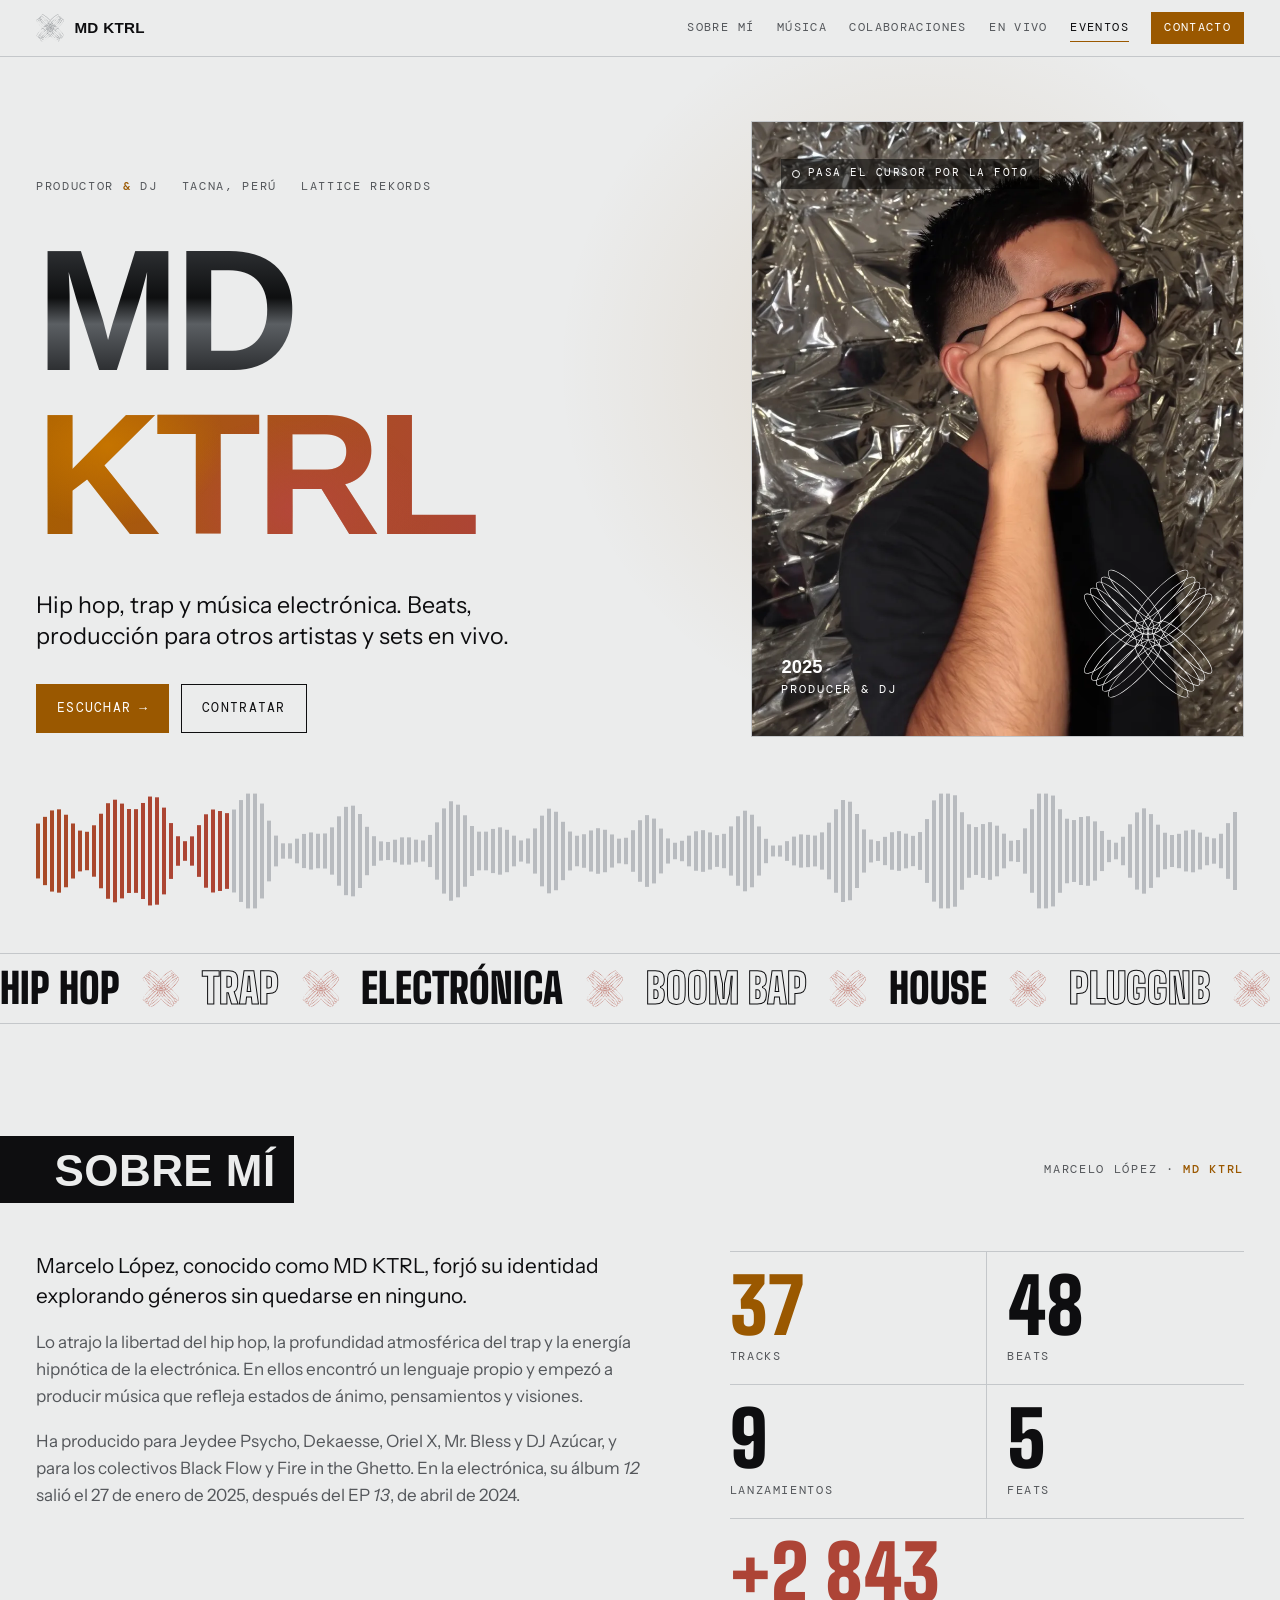
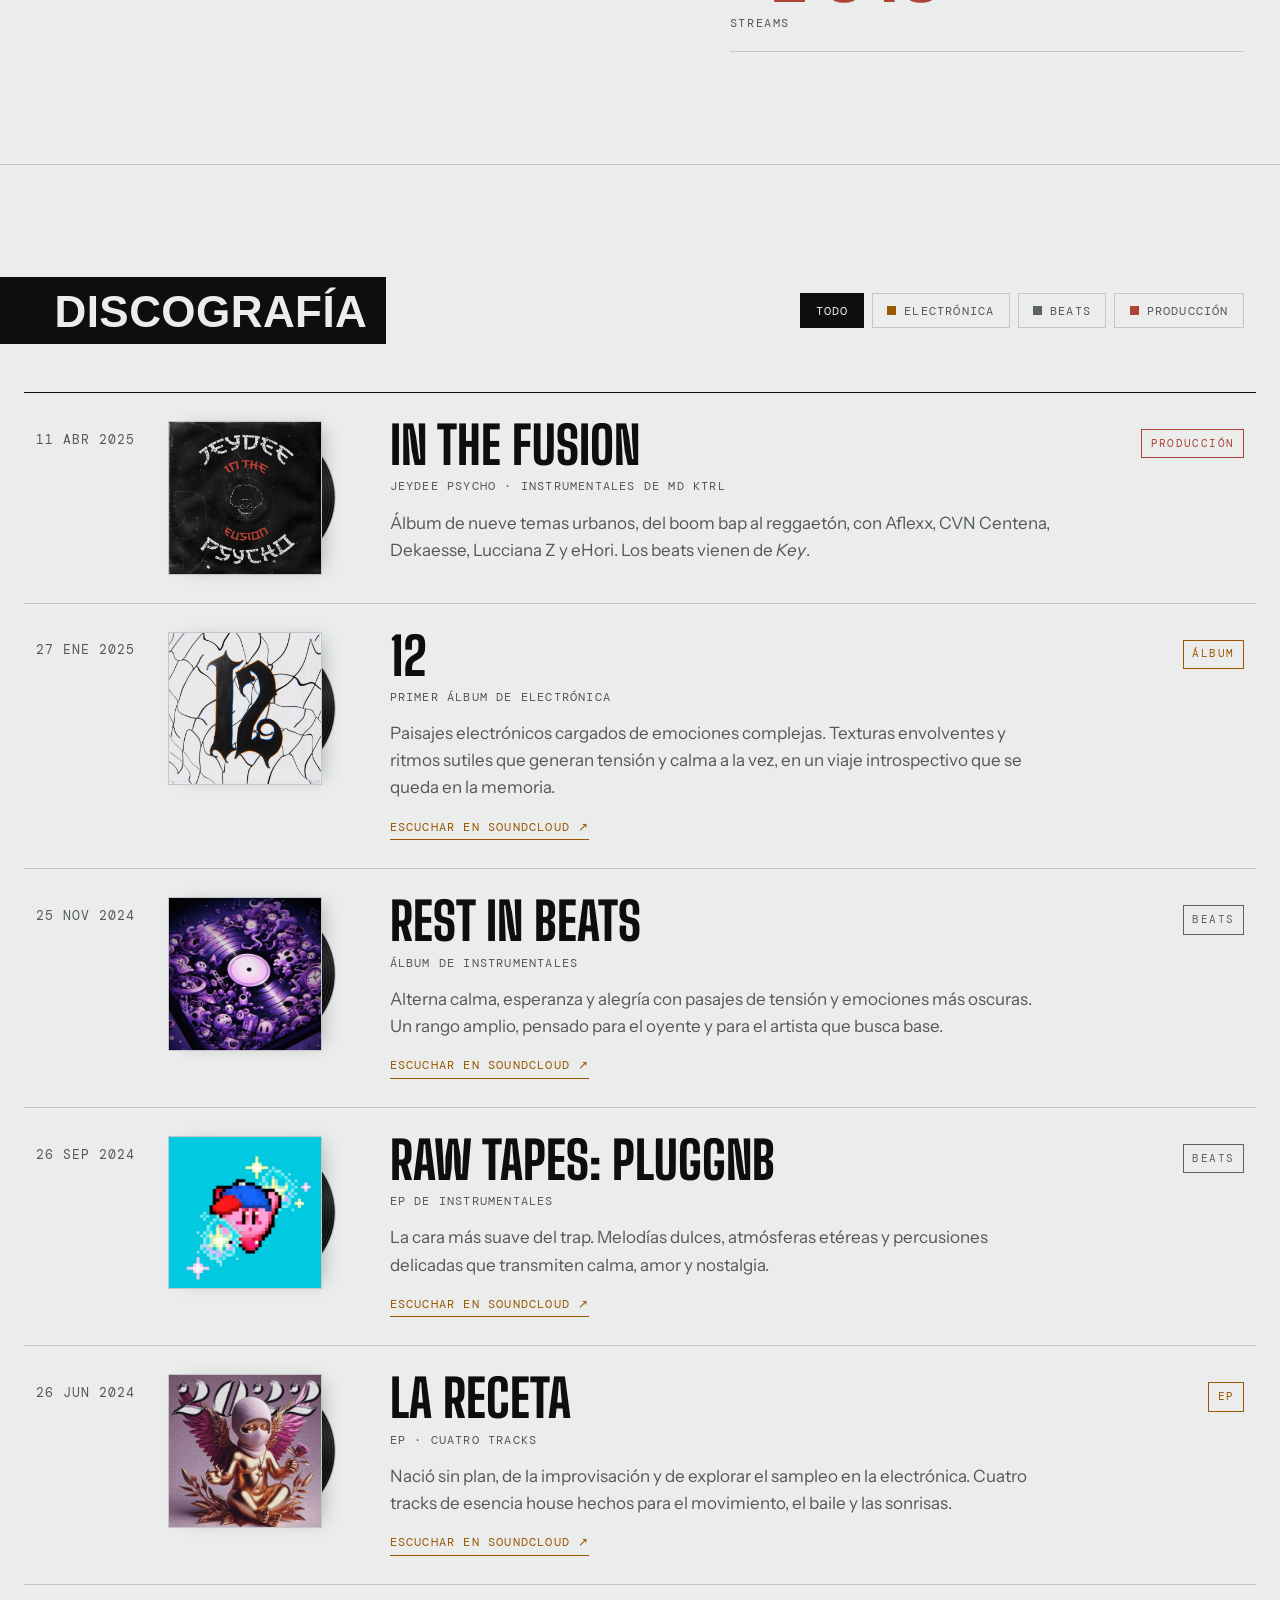
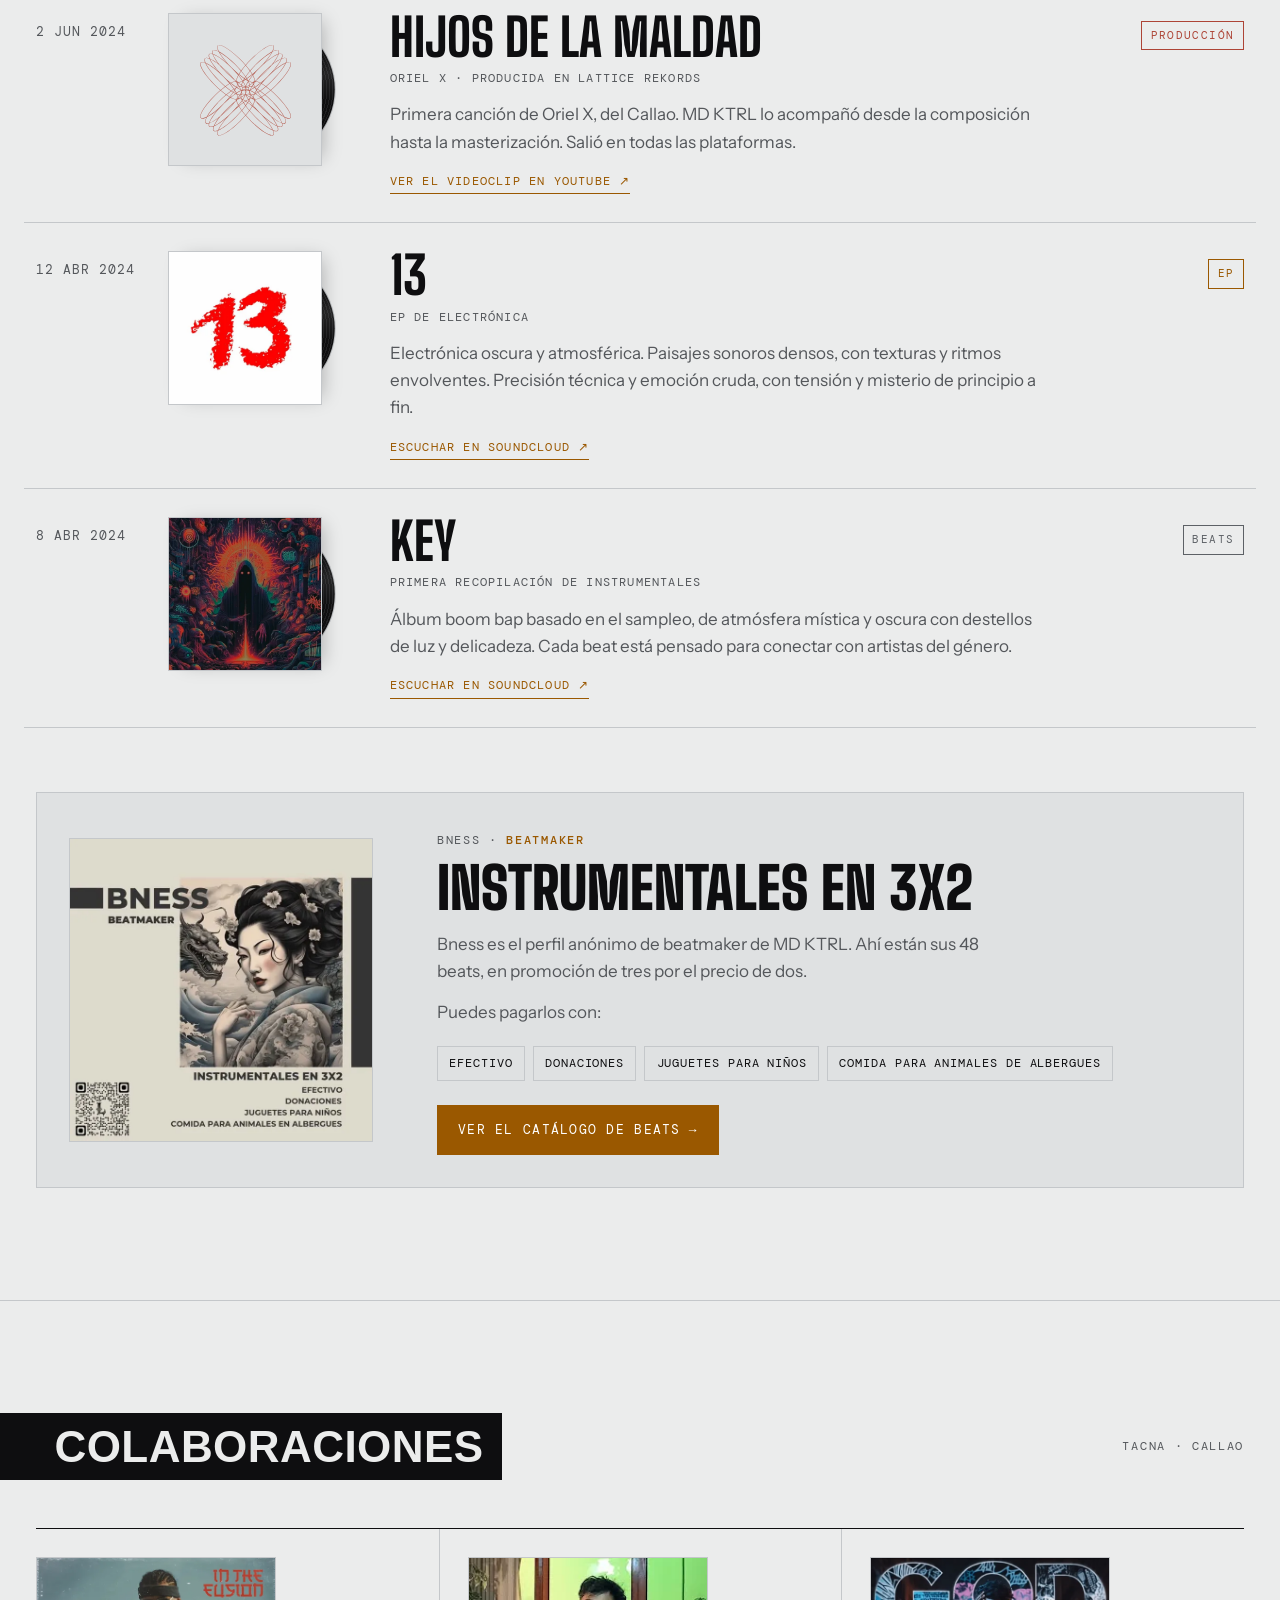
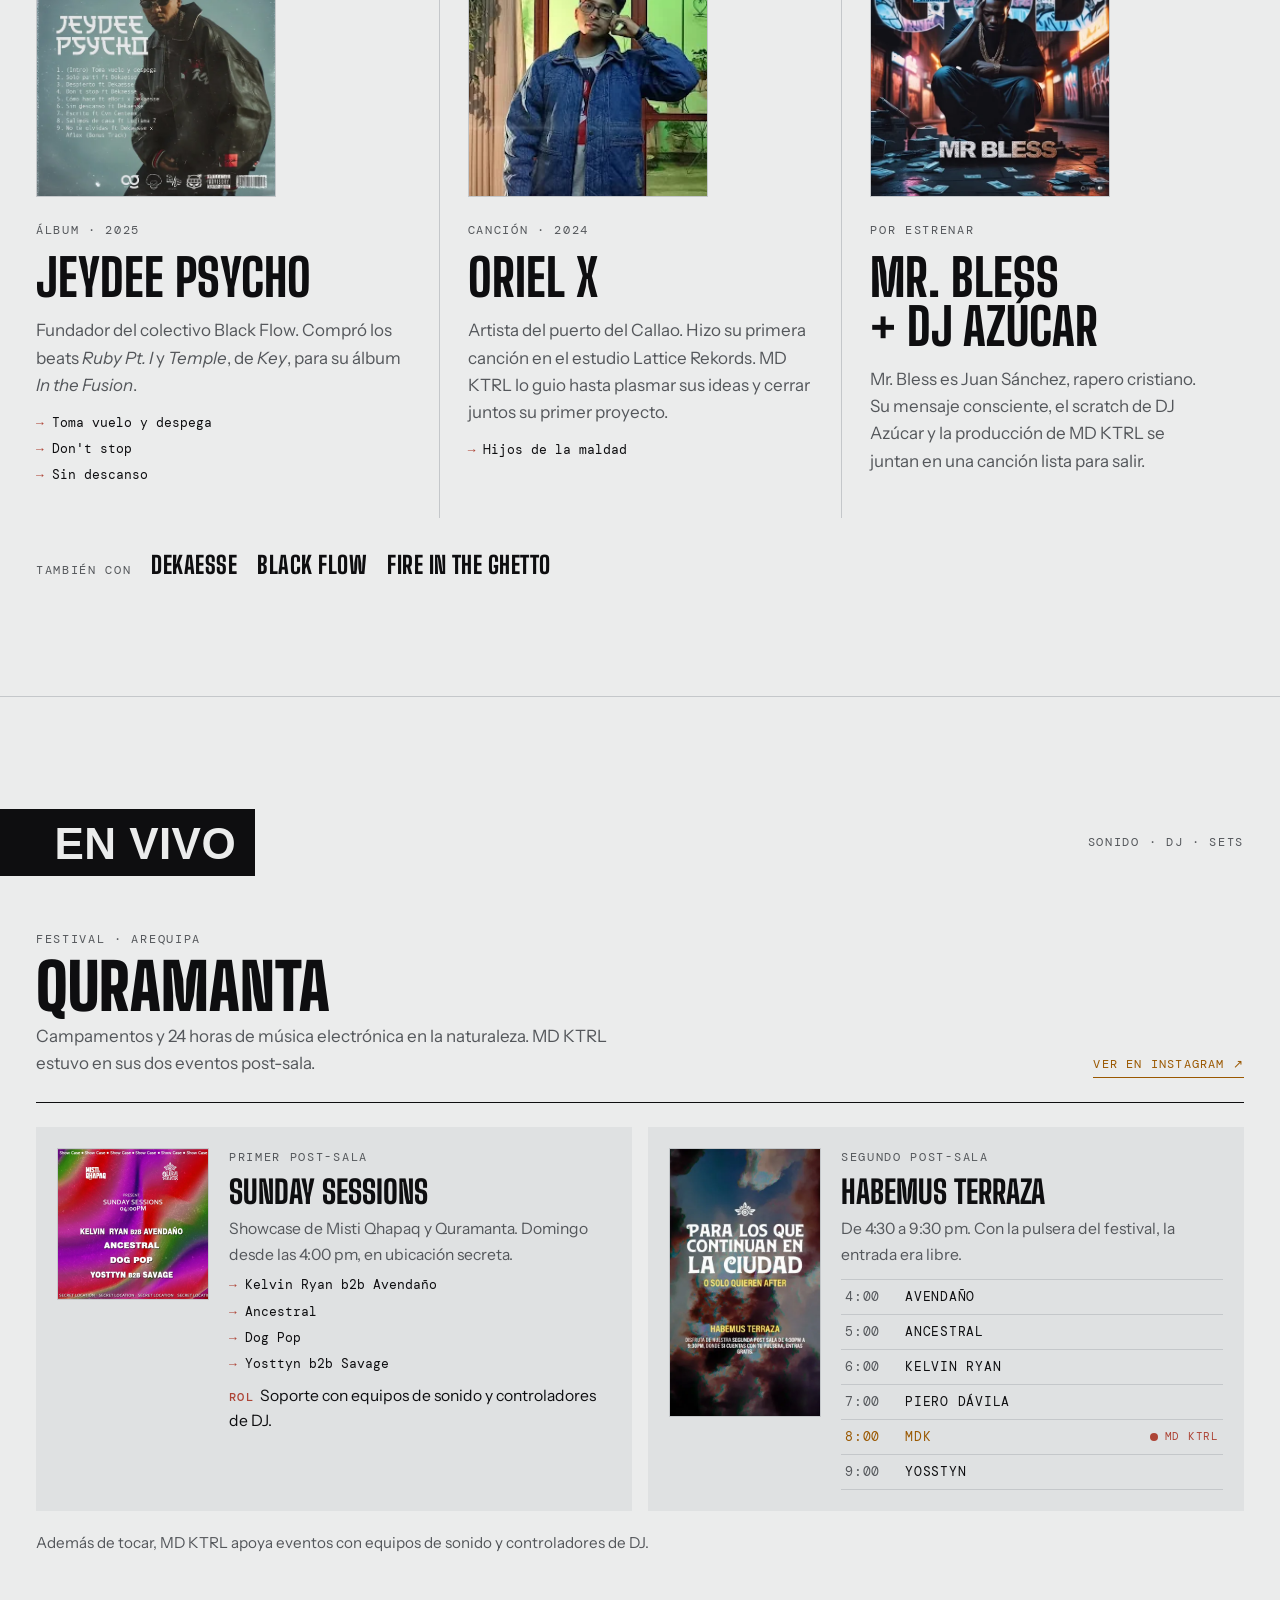
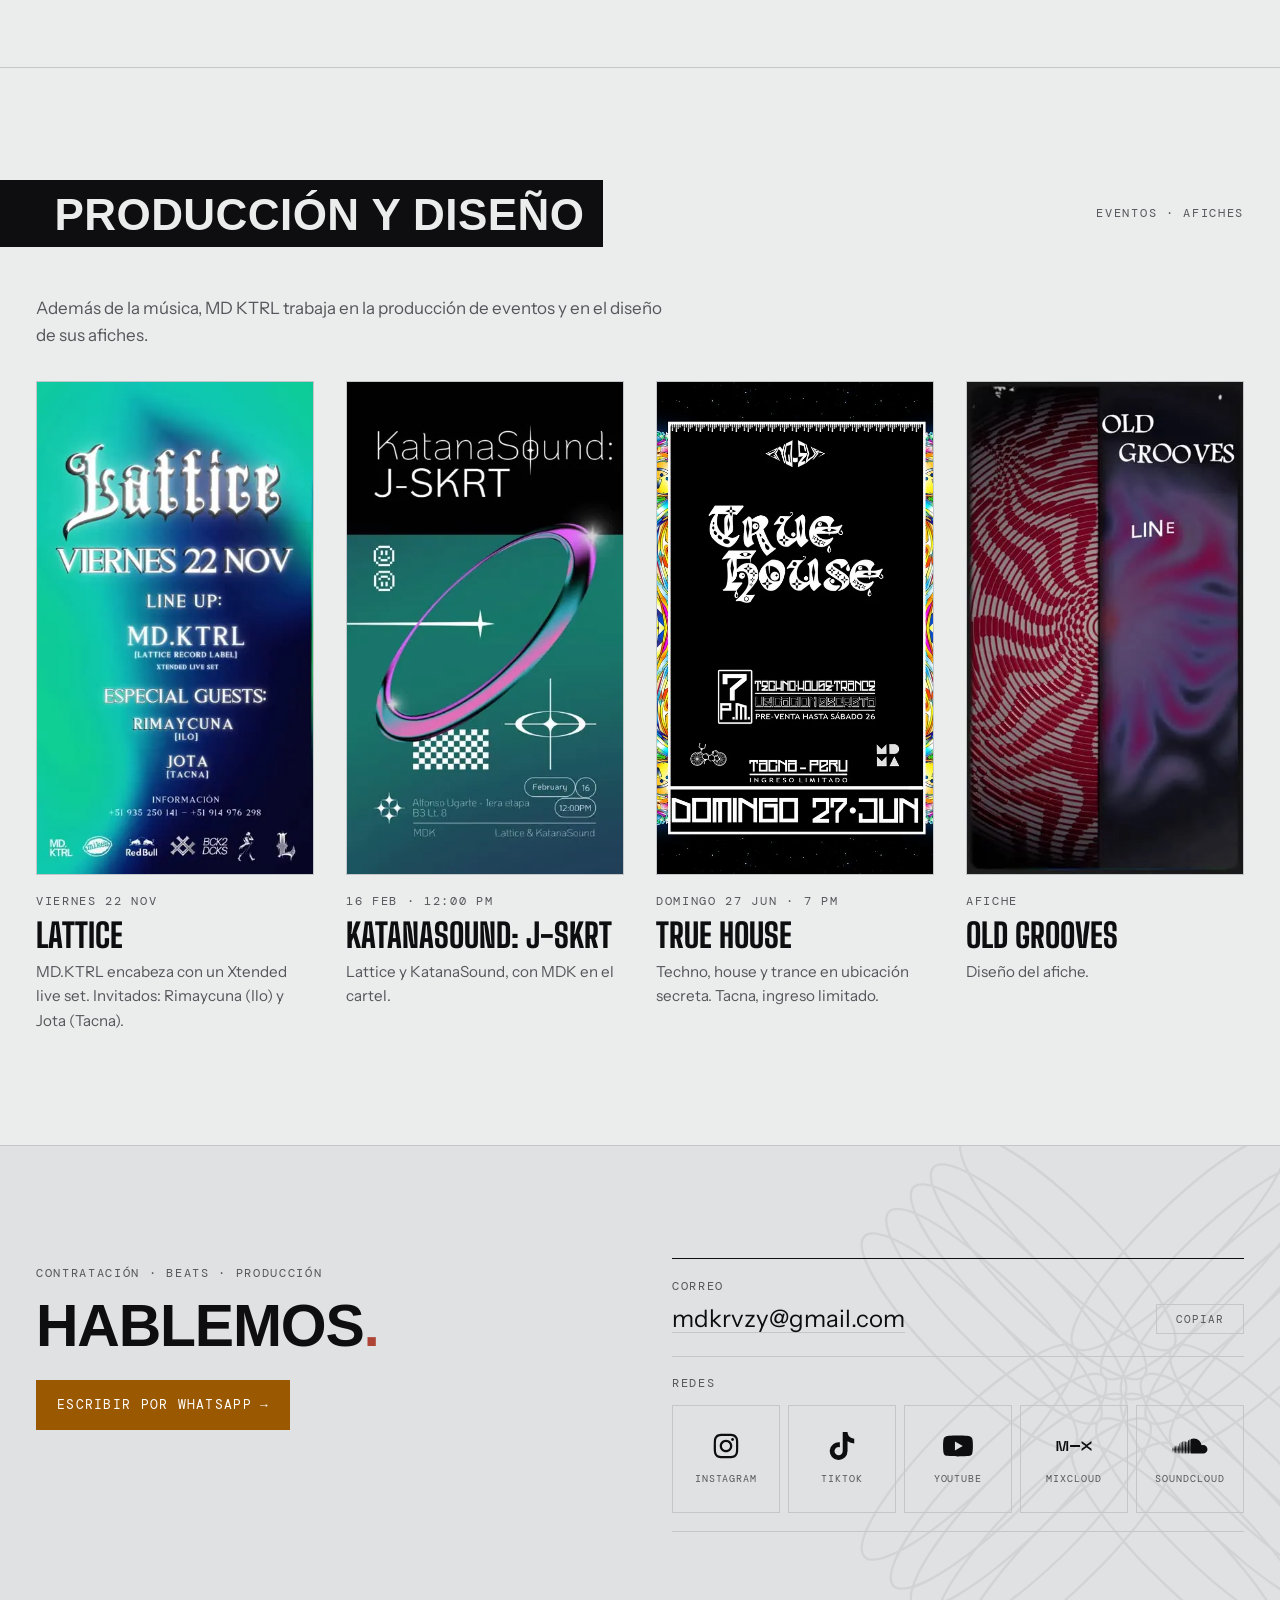
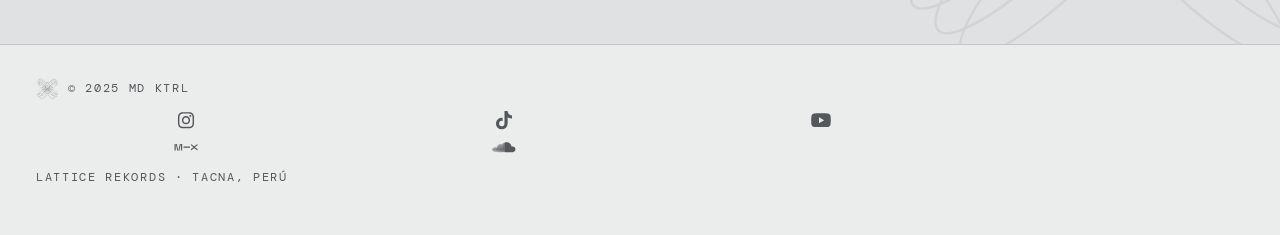
==== index.html @ c334d570 "Publicar sitio web de MD KTRL" ====
<!doctype html>
<html lang="es">
<head>
<meta charset="utf-8">
<meta name="viewport" content="width=device-width, initial-scale=1, viewport-fit=cover">
<title>MD KTRL · Productor y DJ</title>
<meta name="description" content="MD KTRL (Marcelo López), productor y DJ de Tacna, Perú. Hip hop, trap y música electrónica: discografía, beats, colaboraciones, eventos y contacto.">
<meta name="theme-color" content="#0b0b0c">
<link rel="icon" href="favicon.svg" type="image/svg+xml">
<link rel="apple-touch-icon" href="apple-touch-icon.png">
<meta property="og:type" content="website">
<meta property="og:title" content="MD KTRL · Productor y DJ">
<meta property="og:description" content="Hip hop, trap y música electrónica desde Tacna, Perú. Beats, producción y sets en vivo.">
<meta property="og:image" content="og.jpg">
<meta property="og:locale" content="es_PE">
<meta name="twitter:card" content="summary_large_image">
<link rel="preconnect" href="https://fonts.googleapis.com">
<link rel="preconnect" href="https://fonts.gstatic.com" crossorigin>
<link rel="stylesheet" href="https://fonts.googleapis.com/css2?family=Big+Shoulders+Display:wght@800;900&family=DM+Mono:wght@400;500&family=Instrument+Sans:wght@400;500;600&family=Syncopate:wght@700&display=swap">
<style>[hidden]{display:none!important}</style>
<style>
/* Layout: una columna larga leída como el registro de un estudio. Títulos de sección en barras sólidas, como en el press kit.
   Paleta del press kit: negro del hoodie, plata del papel aluminio, ámbar y salmón del tie-dye.
   Ámbar = electrónica, plata = beats, salmón = producción para otros. */
:root {
  --bg: #0b0b0c;
  --bg-2: #151516;
  --fg: #eeeeec;
  --muted: #9c9e9f;
  --line: #29292b;
  --accent: #f1a83c;      /* tie-dye ámbar */
  --coral: #ec917f;       /* tie-dye salmón */
  --silver: #c3c6c8;      /* papel aluminio */
  --accent-ink: #17110a;
  --wave: #3b3c3f;
  --on-photo: #ffffff;
  --sheen: rgba(255, 255, 255, .30);
  --sheen-soft: rgba(255, 255, 255, .10);
  --shadow: rgba(0, 0, 0, .6);
  --scrim: rgba(0, 0, 0, .55);
  --vinyl: #111112;
  --groove: #242426;
  --chrome: linear-gradient(180deg, #ffffff 0%, #d6d9db 28%, #7d8185 47%, #e9ebec 60%, #a4a7aa 82%, #f3f4f4 100%);
  --dye: radial-gradient(38% 70% at 16% 32%, #ffd27a 0%, transparent 70%),
         radial-gradient(42% 80% at 58% 72%, #ee8f7d 0%, transparent 72%),
         radial-gradient(30% 60% at 90% 26%, #f8b54c 0%, transparent 70%),
         linear-gradient(100deg, #f1a83c 0%, #ec917f 100%);
  --font-wide: "Syncopate", "Arial Black", "Helvetica Neue", sans-serif;
  --font-display: "Big Shoulders Display", "Arial Narrow", Impact, sans-serif;
  --font-body: "Instrument Sans", system-ui, -apple-system, "Segoe UI", sans-serif;
  --font-mono: "DM Mono", ui-monospace, "SFMono-Regular", Menlo, Consolas, monospace;
  --ease: cubic-bezier(.2, .7, .2, 1);
  color-scheme: dark;
}
@media (prefers-color-scheme: light) {
  :root:not([data-theme="dark"]) {
    --bg: #ebecec; --bg-2: #dfe1e2; --fg: #0e0e10; --muted: #54575b; --line: #c4c7ca;
    --accent: #9a5800; --coral: #ad4436; --silver: #5d6166; --accent-ink: #ffffff; --wave: #b8bbbf;
    --shadow: rgba(0, 0, 0, .28);
    --chrome: linear-gradient(180deg, #3a3d41 0%, #0e0f10 42%, #5b5f63 58%, #17181a 100%);
    --dye: radial-gradient(38% 70% at 16% 32%, #c57400 0%, transparent 70%),
           radial-gradient(42% 80% at 58% 72%, #b4473a 0%, transparent 72%),
           linear-gradient(100deg, #a65f00 0%, #ad4436 100%);
    color-scheme: light;
  }
}
:root[data-theme="light"] {
  --bg: #ebecec; --bg-2: #dfe1e2; --fg: #0e0e10; --muted: #54575b; --line: #c4c7ca;
  --accent: #9a5800; --coral: #ad4436; --silver: #5d6166; --accent-ink: #ffffff; --wave: #b8bbbf;
  --shadow: rgba(0, 0, 0, .28);
  --chrome: linear-gradient(180deg, #3a3d41 0%, #0e0f10 42%, #5b5f63 58%, #17181a 100%);
  --dye: radial-gradient(38% 70% at 16% 32%, #c57400 0%, transparent 70%),
         radial-gradient(42% 80% at 58% 72%, #b4473a 0%, transparent 72%),
         linear-gradient(100deg, #a65f00 0%, #ad4436 100%);
  color-scheme: light;
}

*, *::before, *::after { box-sizing: border-box; }
html { scroll-behavior: smooth; }
body {
  margin: 0;
  background: var(--bg);
  color: var(--fg);
  font-family: var(--font-body);
  font-size: 1.0625rem;
  line-height: 1.6;
  -webkit-font-smoothing: antialiased;
  overflow-x: hidden;
}
body::before {
  content: ""; position: fixed; inset: 0 0 auto; height: env(safe-area-inset-top, 0px);
  z-index: 30; background: var(--bg);
}
::selection { background: var(--coral); color: var(--accent-ink); }
a { color: inherit; }
:focus-visible { outline: 2px solid var(--accent); outline-offset: 3px; }
h1, h2, h3, p { margin: 0; }
h2, h3 { text-wrap: balance; }
img { display: block; max-width: 100%; }
.glyph { display: block; fill: currentColor; }

.wrap {
  max-width: 1240px;
  margin-inline: auto;
  padding-left: max(16px, env(safe-area-inset-left, 0px));
  padding-right: max(16px, env(safe-area-inset-right, 0px));
}
.label {
  font-family: var(--font-mono);
  font-size: .75rem;
  letter-spacing: .14em;
  text-transform: uppercase;
  color: var(--muted);
}
.label b { color: var(--accent); font-weight: 500; }

@keyframes spin { to { transform: rotate(360deg); } }

/* Cabecera */
.top {
  position: sticky; top: env(safe-area-inset-top, 0px); z-index: 20;
  background: color-mix(in srgb, var(--bg) 88%, transparent);
  backdrop-filter: blur(10px);
  border-bottom: 1px solid var(--line);
}
.top .wrap { display: flex; align-items: center; justify-content: space-between; gap: 1rem; min-height: 3.5rem; }
.mark { display: inline-flex; align-items: center; gap: .65rem; font-family: var(--font-wide); font-weight: 700; font-size: .95rem; letter-spacing: .02em; text-decoration: none; }
.mark .glyph { width: 1.75rem; height: 1.75rem; color: var(--silver); transition: transform .8s var(--ease), color .3s; }
.mark:hover .glyph { transform: rotate(135deg); color: var(--accent); }
.top nav { display: flex; gap: 1.4rem; align-items: center; }
.top nav a { position: relative; font-family: var(--font-mono); font-size: .72rem; letter-spacing: .12em; text-transform: uppercase; text-decoration: none; color: var(--muted); padding-block: .5rem; transition: color .2s; }
.top nav a:not(.cta)::after {
  content: ""; position: absolute; left: 0; right: 0; bottom: .2rem; height: 1px; background: var(--accent);
  transform: scaleX(0); transform-origin: left; transition: transform .35s var(--ease);
}
.top nav a:hover, .top nav a[aria-current="true"] { color: var(--fg); }
.top nav a:hover::after, .top nav a[aria-current="true"]::after { transform: scaleX(1); }
.top nav a.cta { color: var(--accent-ink); background: var(--accent); padding: .45rem .8rem; transition: background-color .25s; }
.top nav a.cta:hover { background: var(--coral); }
@media (max-width: 900px) { .top nav a:not(.cta) { display: none; } }

/* Botones: el relleno barre de izquierda a derecha */
.btn {
  display: inline-flex; align-items: center; gap: .5rem;
  font-family: var(--font-mono); font-size: .8rem; letter-spacing: .1em; text-transform: uppercase;
  padding: .85rem 1.25rem; text-decoration: none; cursor: pointer;
  border: 1px solid var(--fg); color: var(--fg);
  background-color: transparent;
  background-image: linear-gradient(var(--fg), var(--fg));
  background-repeat: no-repeat; background-position: left center; background-size: 0% 100%;
  transition: background-size .4s var(--ease), color .3s, border-color .3s;
}
.btn:hover { background-size: 100% 100%; color: var(--bg); }
.btn.solid { background-color: var(--accent); background-image: linear-gradient(var(--coral), var(--coral)); border-color: var(--accent); color: var(--accent-ink); }
.btn.solid:hover { border-color: var(--coral); color: var(--accent-ink); }
.btn .arr { transition: transform .3s var(--ease); }
.btn:hover .arr { transform: translateX(4px); }

/* Portada */
.hero { position: relative; padding-block: clamp(2rem, 5vw, 4rem) 0; overflow: hidden; }
.hero::before {
  content: ""; position: absolute; inset: 0; pointer-events: none;
  background: radial-gradient(560px circle at var(--mx, 72%) var(--my, 32%), color-mix(in srgb, var(--accent) 14%, transparent), transparent 65%);
}
.hero > .wrap, .ticker { position: relative; }
.hero-grid { display: grid; grid-template-columns: minmax(0, 1.15fr) minmax(0, .85fr); gap: 2rem 3rem; align-items: end; }
.hero-copy { display: flex; flex-direction: column; gap: clamp(1.25rem, 2.6vw, 2rem); min-width: 0; padding-bottom: .25rem; }
.hero .meta { display: flex; flex-wrap: wrap; gap: .4rem 1.5rem; }
.name {
  display: flex; flex-direction: column;
  font-family: var(--font-wide); font-weight: 700;
  font-size: clamp(3.6rem, 13.5vw, 11.5rem);
  line-height: .95; letter-spacing: -.03em; text-transform: uppercase;
}
.name span {
  display: block; width: fit-content; padding-right: .04em;
  -webkit-background-clip: text; background-clip: text;
  -webkit-text-fill-color: transparent; color: transparent;
}
.name .md { background-image: var(--chrome); }
.name .ktrl { background-image: var(--dye); }
.tagline { font-size: clamp(1.15rem, 2vw, 1.45rem); line-height: 1.35; max-width: 32ch; }
.actions { display: flex; flex-wrap: wrap; gap: .75rem; }

/* Retrato: se ve el rostro; el MD KTRL enmascarado está escondido debajo.
   El cursor deja un rastro de humo que lo deja ver unos instantes y se desvanece. Un clic o un toque lo revela completo. */
@property --r { syntax: "<length>"; inherits: true; initial-value: 0px; }
.portrait {
  --r: 0px; --cx: 50%; --cy: 40%;
  position: relative; margin: 0; aspect-ratio: 4 / 5; max-width: 100%; overflow: hidden;
  background: var(--bg-2); border: 1px solid var(--line); cursor: crosshair;
  transition: --r .6s var(--ease);
  -webkit-tap-highlight-color: transparent;
}
.portrait.open { cursor: pointer; transition-duration: .9s; }
.portrait img {
  width: 100%; height: 100%; object-fit: cover; object-position: 55% 28%;
  transform: translate(calc(var(--px, 0) * -12px), calc(var(--py, 0) * -12px)) scale(1.08);
  transition: transform .5s var(--ease);
}
.portrait .hidden-self {
  position: absolute; inset: 0; overflow: hidden; pointer-events: none;
  -webkit-mask-image: radial-gradient(circle var(--r) at var(--cx) var(--cy), black calc(100% - 2px), transparent 100%);
  mask-image: radial-gradient(circle var(--r) at var(--cx) var(--cy), black calc(100% - 2px), transparent 100%);
}
.portrait .hidden-self img { object-position: 50% 30%; }
.portrait .trail { position: absolute; inset: 0; width: 100%; height: 100%; pointer-events: none; transition: opacity .45s; }
.portrait.open .trail { opacity: 0; }
.portrait .hint {
  position: absolute; left: 6%; top: 6%; z-index: 2; display: inline-flex; align-items: center; gap: .5rem;
  padding: .4rem .65rem; background: var(--scrim); color: var(--on-photo);
  font-family: var(--font-mono); font-size: .66rem; letter-spacing: .14em; text-transform: uppercase;
  pointer-events: none; transition: opacity .3s;
}
.portrait .hint::before { content: ""; width: .5rem; height: .5rem; border-radius: 50%; border: 1px solid currentColor; }
.portrait .hint .touch { display: none; }
@media (hover: none) { .portrait .hint .mouse { display: none; } .portrait .hint .touch { display: inline; } }
.portrait.peek .hint, .portrait.open .hint { opacity: 0; }
.portrait::after {
  content: ""; position: absolute; inset: -10% -40%; pointer-events: none;
  background: linear-gradient(110deg, transparent 38%, var(--sheen) 50%, transparent 62%);
  transform: translateX(-75%);
}
.portrait:hover::after { transform: translateX(75%); transition: transform 1.1s ease-out; }
.portrait .float {
  position: absolute; right: 6%; bottom: 6%; width: 27%; color: var(--on-photo);
  transform: translate(calc(var(--px, 0) * 10px), calc(var(--py, 0) * 10px));
  transition: transform .5s var(--ease);
  filter: drop-shadow(0 2px 10px var(--shadow));
}
.portrait .float .glyph { width: 100%; height: auto; aspect-ratio: 1; }
.portrait figcaption {
  position: absolute; left: 6%; bottom: 6%; color: var(--on-photo);
  font-family: var(--font-mono); font-size: .72rem; letter-spacing: .16em; text-transform: uppercase;
  text-shadow: 0 1px 8px var(--shadow);
}
.portrait figcaption b { display: block; font-family: var(--font-wide); font-size: 1.15rem; letter-spacing: 0; }

.wave { display: block; width: 100%; height: clamp(80px, 11vw, 140px); margin-top: clamp(1.5rem, 3.5vw, 2.75rem); cursor: crosshair; touch-action: pan-y; }

.ticker { margin-top: clamp(1.25rem, 3vw, 2rem); border-block: 1px solid var(--line); overflow: hidden; }
.ticker .track { display: flex; width: max-content; }
.ticker ul { display: flex; align-items: center; margin: 0; padding: .85rem 0; list-style: none; }
.ticker li {
  display: flex; align-items: center; gap: 1.4rem; padding-right: 1.4rem;
  font-family: var(--font-display); font-weight: 900; font-size: clamp(1.6rem, 3.4vw, 2.6rem);
  line-height: 1; text-transform: uppercase; white-space: nowrap;
}
.ticker li span { transition: color .25s, -webkit-text-stroke-color .25s; }
.ticker li:nth-child(even) span { color: transparent; -webkit-text-stroke: 1px var(--fg); }
.ticker li span:hover { color: var(--accent); -webkit-text-stroke-color: var(--accent); }
.ticker .glyph { width: .9em; height: .9em; color: var(--coral); flex: none; }

@media (max-width: 860px) {
  .hero-grid { grid-template-columns: minmax(0, 1fr); }
  .name { font-size: min(24vw, 10rem); }
  .portrait { aspect-ratio: 4 / 5; }
}

@media (prefers-reduced-motion: no-preference) {
  .hero .meta { animation: up .6s var(--ease) both; }
  .name .md { animation: rise .9s var(--ease) .05s both; }
  .name .ktrl { animation: rise .9s var(--ease) .18s both; }
  .tagline { animation: up .7s var(--ease) .45s both; }
  .actions { animation: up .7s var(--ease) .55s both; }
  .portrait { animation: wipe 1.2s cubic-bezier(.7, 0, .2, 1) .2s both; }
  .portrait .float .glyph { animation: spin 40s linear infinite; }
  .portrait:hover .float .glyph { animation-duration: 6s; }
  .ticker .track { animation: marquee 42s linear infinite; }
  .ticker:hover .track { animation-play-state: paused; }
  @keyframes rise { from { transform: translateY(35%); opacity: 0; filter: blur(10px); } to { transform: none; opacity: 1; filter: none; } }
  @keyframes up { from { transform: translateY(14px); opacity: 0; } to { transform: none; opacity: 1; } }
  @keyframes wipe { from { clip-path: inset(100% 0 0 0); } to { clip-path: inset(0 0 0 0); } }
  @keyframes marquee { to { transform: translateX(-50%); } }
}

/* Secciones */
section { padding-block: clamp(3.5rem, 9vw, 7rem); border-top: 1px solid var(--line); }
.hero + section { border-top: 0; }
.sec-head { display: flex; flex-wrap: wrap; align-items: center; justify-content: space-between; gap: .75rem 2rem; margin-bottom: clamp(1.75rem, 4vw, 3rem); }
h2 {
  position: relative; display: inline-block;
  font-family: var(--font-wide); font-weight: 700; text-transform: uppercase;
  font-size: clamp(1.2rem, 3.6vw, 2.75rem); line-height: 1.1; letter-spacing: .01em;
  background: var(--fg); color: var(--bg); padding: .24em .42em .18em;
  overflow-wrap: anywhere;
}
h2::before { content: ""; position: absolute; top: 0; bottom: 0; right: 100%; width: 100vw; background: var(--fg); }
.lead { max-width: 58ch; color: var(--muted); margin-bottom: 2rem; }

/* Sobre mí */
.about { display: grid; grid-template-columns: minmax(0, 1.2fr) minmax(0, 1fr); gap: 2.5rem clamp(2rem, 6vw, 5rem); }
@media (max-width: 860px) { .about { grid-template-columns: minmax(0, 1fr); } }
.bio { display: grid; gap: 1.1rem; max-width: 62ch; align-content: start; }
.bio p:first-child { font-size: 1.3rem; line-height: 1.45; }
.bio p + p { color: var(--muted); }
.stats { display: grid; grid-template-columns: repeat(2, minmax(0, 1fr)); margin: 0; border-top: 1px solid var(--line); align-self: start; }
.stats div { display: flex; flex-direction: column; gap: .5rem; padding: 1.25rem 0 1.1rem; border-bottom: 1px solid var(--line); }
.stats div:nth-child(odd) { padding-right: 1rem; border-right: 1px solid var(--line); }
.stats div:nth-child(even) { padding-left: 1.25rem; }
.stats dt { font-family: var(--font-mono); font-size: .72rem; letter-spacing: .14em; text-transform: uppercase; color: var(--muted); order: 2; }
.stats dd { margin: 0; width: fit-content; font-family: var(--font-display); font-weight: 900; font-size: clamp(3rem, 7vw, 4.75rem); line-height: .9; font-variant-numeric: tabular-nums; transition: transform .35s var(--ease); }
.stats .amber dd { color: var(--accent); }
.stats .coral dd { color: var(--coral); }
.stats div:hover dd {
  background-image: var(--dye); -webkit-background-clip: text; background-clip: text;
  -webkit-text-fill-color: transparent; color: transparent; transform: translateX(4px);
}
.stats div:last-child { grid-column: 1 / -1; border-right: 0; padding-left: 0; }

/* Discografía */
.filters { display: flex; flex-wrap: wrap; gap: .5rem; }
.chip {
  display: inline-flex; align-items: center; gap: .5rem;
  font-family: var(--font-mono); font-size: .75rem; letter-spacing: .1em; text-transform: uppercase;
  padding: .55rem .9rem; background: transparent; color: var(--muted); border: 1px solid var(--line); cursor: pointer;
  transition: color .2s, border-color .2s, background-color .2s;
}
.chip i { width: .55rem; height: .55rem; display: inline-block; transition: transform .3s var(--ease); }
.chip:hover i { transform: rotate(45deg) scale(1.2); }
.chip[data-f="elec"] i { background: var(--accent); }
.chip[data-f="beats"] i { background: var(--silver); }
.chip[data-f="colab"] i { background: var(--coral); }
.chip:hover { color: var(--fg); border-color: var(--muted); }
.chip[aria-pressed="true"] { background: var(--fg); color: var(--bg); border-color: var(--fg); }

.log { list-style: none; margin: 1.75rem -.75rem 0; padding: 0; border-top: 1px solid var(--fg); }
.log li { --cat: var(--muted); }
.log li[data-c="elec"] { --cat: var(--accent); }
.log li[data-c="beats"] { --cat: var(--silver); }
.log li[data-c="colab"] { --cat: var(--coral); }
.log li {
  --cv: clamp(7rem, 12vw, 10rem);
  display: grid;
  grid-template-columns: 6.75rem calc(var(--cv) + 2.75rem) minmax(0, 1fr) 7rem;
  grid-template-areas: "time cover body tag";
  gap: .5rem 1.5rem; align-items: start;
  padding: 1.75rem .75rem; border-bottom: 1px solid var(--line);
  transition: background-color .3s;
}
.log time { grid-area: time; font-family: var(--font-mono); font-size: .8rem; letter-spacing: .08em; text-transform: uppercase; color: var(--muted); padding-top: .55rem; font-variant-numeric: tabular-nums; transition: color .3s; }

/* Funda + vinilo: el disco asoma de la funda y sale girando al pasar el mouse */
.sleeve { grid-area: cover; position: relative; display: block; width: var(--cv); max-width: 100%; aspect-ratio: 1; }
.cover {
  position: absolute; inset: 0; z-index: 1; display: block; overflow: hidden;
  background: var(--bg-2); border: 1px solid var(--line);
  box-shadow: 8px 0 18px -8px var(--shadow);
}
.cover img { width: 100%; height: 100%; object-fit: cover; transition: transform .6s var(--ease); }
.cover.blank { display: grid; place-items: center; color: var(--coral); }
.cover.blank .glyph { width: 62%; height: auto; aspect-ratio: 1; opacity: .85; }
.disc {
  position: absolute; z-index: 0; top: 4%; left: 4%; width: 92%; height: 92%;
  transform: translateX(14%); transition: transform .8s var(--ease);
}
.disc i {
  position: absolute; inset: 0; border-radius: 50%;
  background: repeating-radial-gradient(circle, var(--vinyl) 0 2px, var(--groove) 2px 3px);
  box-shadow: 0 0 0 1px var(--line);
  animation: spin 1.8s linear infinite paused;
}
.disc i::before {
  content: ""; position: absolute; inset: 32%; border-radius: 50%;
  background: var(--cat) var(--art, none) center / cover no-repeat;
}
.disc i::after { content: ""; position: absolute; inset: 48.4%; border-radius: 50%; background: var(--bg); }
.disc::after {
  content: ""; position: absolute; inset: 0; border-radius: 50%; pointer-events: none;
  background: conic-gradient(from 25deg, transparent 0 8%, var(--sheen-soft) 14%, transparent 21% 52%, var(--sheen-soft) 59%, transparent 66%);
}
.log .body { grid-area: body; min-width: 0; }
.log h3 { font-family: var(--font-display); font-weight: 800; font-size: clamp(2rem, 4.5vw, 3.25rem); line-height: .95; text-transform: uppercase; transition: color .3s, transform .4s var(--ease); }
.log h3 small { font-family: var(--font-mono); font-weight: 400; font-size: .75rem; letter-spacing: .1em; color: var(--muted); display: block; margin-top: .5rem; text-transform: uppercase; line-height: 1.4; }
.log p { color: var(--muted); max-width: 60ch; margin-top: .9rem; }
.listen { display: inline-block; margin-top: 1rem; font-family: var(--font-mono); font-size: .75rem; letter-spacing: .1em; text-transform: uppercase; color: var(--accent); text-decoration: none; border-bottom: 1px solid currentColor; padding-bottom: .15rem; transition: color .2s; }
.listen::after { content: "\00a0\2197"; display: inline-block; transition: transform .3s var(--ease); }
.listen:hover { color: var(--fg); }
.listen:hover::after { transform: translate(3px, -3px); }
.tag { grid-area: tag; justify-self: end; font-family: var(--font-mono); font-size: .7rem; letter-spacing: .12em; text-transform: uppercase; padding: .3rem .55rem; border: 1px solid currentColor; margin-top: .5rem; white-space: nowrap; color: var(--cat); transition: background-color .3s, color .3s; }

@media (hover: hover) {
  .log li:hover { background: var(--bg-2); }
  .log li:hover time { color: var(--fg); }
  .log li:hover h3 { color: var(--cat); transform: translateX(6px); }
  .log li:hover .tag { background: var(--cat); color: var(--bg); }
  .log li:hover .disc { transform: translateX(46%); }
  .log li:hover .disc i { animation-play-state: running; }
  .log li:hover .cover img { transform: scale(1.04); }
}
.log li.pop { animation: pop .5s var(--ease) both; }
@keyframes pop { from { transform: translateY(12px); opacity: .25; } to { transform: none; opacity: 1; } }
@supports (animation-timeline: view()) {
  @media (prefers-reduced-motion: no-preference) {
    .sleeve { animation: sleeve-in linear both; animation-timeline: view(); animation-range: entry 0% cover 30%; }
    @keyframes sleeve-in { from { transform: translateY(26px) rotate(-5deg); } to { transform: none; } }
  }
}
@media (max-width: 760px) {
  .log li {
    --cv: 5.75rem;
    grid-template-columns: var(--cv) minmax(0, 1fr) auto;
    grid-template-areas: "cover time tag" "cover head head" "more more more";
    gap: .4rem 1rem; padding-block: 1.4rem;
  }
  .disc { display: none; }
  .log time { padding-top: 0; align-self: center; }
  .tag { margin-top: 0; }
  .log .body { display: contents; }
  .log h3 { grid-area: head; font-size: clamp(1.7rem, 7.5vw, 2.2rem); }
  .log .more { grid-area: more; min-width: 0; }
}

/* Bness */
.bness {
  margin-top: clamp(2.5rem, 5vw, 4rem); display: grid; grid-template-columns: minmax(0, 19rem) minmax(0, 1fr);
  gap: 2rem clamp(2rem, 5vw, 4rem); align-items: center; padding: clamp(1.25rem, 3vw, 2rem);
  background: var(--bg-2); border: 1px solid var(--line);
}
.bness .frame { aspect-ratio: 1; }
.bness h3 { font-family: var(--font-display); font-weight: 900; font-size: clamp(2.2rem, 5vw, 3.6rem); line-height: .95; text-transform: uppercase; margin-top: .6rem; }
.bness p { color: var(--muted); max-width: 52ch; margin-top: .9rem; }
.pay { list-style: none; margin: 1.25rem 0 1.5rem; padding: 0; display: flex; flex-wrap: wrap; gap: .5rem; }
.pay li { font-family: var(--font-mono); font-size: .72rem; letter-spacing: .08em; text-transform: uppercase; padding: .45rem .7rem; border: 1px solid var(--line); transition: border-color .2s, color .2s, transform .3s var(--ease); }
.pay li:hover { border-color: var(--coral); color: var(--coral); transform: translateY(-2px); }
@media (max-width: 760px) { .bness { grid-template-columns: minmax(0, 1fr); } .bness .frame { max-width: 20rem; } }

/* Marcos con inclinación 3D (afiches y flyer de Bness) */
.frame {
  position: relative; margin: 0; overflow: hidden; background: var(--bg-2); border: 1px solid var(--line);
  transform: perspective(900px) rotateX(var(--ty, 0deg)) rotateY(var(--tx, 0deg));
  transition: transform .6s var(--ease), box-shadow .4s;
}
.frame img { width: 100%; height: 100%; object-fit: cover; }
.frame::after {
  content: ""; position: absolute; inset: 0; pointer-events: none; opacity: 0; transition: opacity .3s;
  background: radial-gradient(circle at var(--gx, 50%) var(--gy, 30%), var(--sheen) 0%, transparent 55%);
}
[data-tilt].tilting .frame { transition: transform .1s linear, box-shadow .4s; }
[data-tilt]:hover .frame { box-shadow: 0 28px 44px -22px var(--shadow); }
[data-tilt]:hover .frame::after { opacity: 1; }

/* Colaboraciones */
.collabs { display: grid; grid-template-columns: repeat(3, minmax(0, 1fr)); gap: 0; border-top: 1px solid var(--fg); }
.collab { position: relative; padding: 1.75rem 1.75rem 2rem 0; display: flex; flex-direction: column; gap: .9rem; min-width: 0; }
.collab + .collab { padding-left: 1.75rem; border-left: 1px solid var(--line); }
.collab::before {
  content: ""; position: absolute; top: -1px; left: 0; right: 0; height: 3px; background: var(--coral);
  transform: scaleX(0); transform-origin: left; transition: transform .5s var(--ease);
}
.collab:hover::before { transform: scaleX(1); }
.collab .art { margin: 0 0 .6rem; width: min(100%, 15rem); aspect-ratio: 1; border: 1px solid var(--line); overflow: hidden; background: var(--bg-2); }
.collab .art img { width: 100%; height: 100%; object-fit: cover; transition: transform .7s var(--ease), filter .5s; }
.collab:hover .art img { transform: scale(1.07); }
.collab h3 { font-family: var(--font-display); font-weight: 800; font-size: clamp(2.2rem, 4vw, 3.2rem); line-height: .95; text-transform: uppercase; }
.collab p { color: var(--muted); }
.collab ul, .lineup { margin: 0; padding: 0; list-style: none; display: grid; gap: .35rem; font-family: var(--font-mono); font-size: .8rem; }
.collab li::before, .lineup li::before { content: "\2192\00a0"; color: var(--coral); display: inline-block; transition: transform .3s var(--ease); }
.collab:hover li::before { transform: translateX(4px); }
@media (max-width: 900px) {
  .collabs { grid-template-columns: minmax(0, 1fr); }
  .collab, .collab + .collab { padding: 1.75rem 0; border-left: 0; border-bottom: 1px solid var(--line); }
}
.also { margin-top: 1.75rem; display: flex; flex-wrap: wrap; gap: .5rem 1.25rem; align-items: baseline; }
.also span:not(.label) { font-family: var(--font-display); font-weight: 800; font-size: 1.5rem; text-transform: uppercase; letter-spacing: .02em; transition: color .2s; }
.also span:not(.label):hover { color: var(--coral); }

/* En vivo */
.fest { display: flex; flex-wrap: wrap; align-items: end; justify-content: space-between; gap: .75rem 2rem; padding-bottom: 1.5rem; margin-bottom: 1.5rem; border-bottom: 1px solid var(--fg); }
.fest h3 { font-family: var(--font-display); font-weight: 900; font-size: clamp(2.6rem, 6vw, 4rem); line-height: .9; text-transform: uppercase; margin-top: .4rem; }
.fest p { color: var(--muted); max-width: 52ch; margin-top: .5rem; }
.events { display: grid; grid-template-columns: repeat(2, minmax(0, 1fr)); gap: 1rem; }
.event { display: grid; grid-template-columns: 9.5rem minmax(0, 1fr); gap: 1.25rem; padding: 1.25rem; background: var(--bg-2); align-items: start; border: 1px solid transparent; transition: border-color .3s, transform .4s var(--ease); }
.event:hover { border-color: var(--line); transform: translateY(-3px); }
.event .thumb { margin: 0; overflow: hidden; border: 1px solid var(--line); }
.event .thumb img { width: 100%; height: auto; transition: transform .7s var(--ease); }
.event:hover .thumb img { transform: scale(1.06); }
.event > div { display: flex; flex-direction: column; gap: .55rem; min-width: 0; }
.event h3 { font-family: var(--font-display); font-weight: 800; font-size: 2rem; line-height: 1; text-transform: uppercase; }
.event p { color: var(--muted); font-size: .98rem; }
.event .role { color: var(--fg); }
.event .role b { font-family: var(--font-mono); font-weight: 500; font-size: .72rem; letter-spacing: .12em; text-transform: uppercase; color: var(--coral); margin-right: .35rem; }
.setlist { list-style: none; margin: .25rem 0 0; padding: 0; border-top: 1px solid var(--line); font-family: var(--font-mono); font-size: .8rem; text-transform: uppercase; letter-spacing: .06em; }
.setlist li { display: grid; grid-template-columns: 3.25rem minmax(0, 1fr) auto; gap: .5rem; align-items: center; padding: .42rem .25rem; border-bottom: 1px solid var(--line); transition: background-color .2s, padding-left .25s var(--ease); font-variant-numeric: tabular-nums; }
.setlist li:hover { background: color-mix(in srgb, var(--fg) 7%, transparent); padding-left: .6rem; }
.setlist .t { color: var(--muted); }
.setlist .me { color: var(--accent); }
.setlist .me .t { color: var(--accent); }
.onair { display: inline-flex; align-items: center; gap: .4rem; font-size: .68rem; color: var(--coral); }
.onair::before { content: ""; width: .5rem; height: .5rem; border-radius: 50%; background: var(--coral); }
@media (prefers-reduced-motion: no-preference) {
  .onair::before { animation: pulse 1.4s ease-in-out infinite; }
  @keyframes pulse { 0%, 100% { box-shadow: 0 0 0 0 color-mix(in srgb, var(--coral) 60%, transparent); } 50% { box-shadow: 0 0 0 .4rem transparent; } }
}
@media (max-width: 900px) { .events { grid-template-columns: minmax(0, 1fr); } }
@media (max-width: 480px) { .event { grid-template-columns: minmax(0, 1fr); } .event .thumb { width: 11rem; } }
.note { margin-top: 1.25rem; color: var(--muted); font-size: .95rem; }

/* Producción y diseño */
.posters { display: grid; grid-template-columns: repeat(4, minmax(0, 1fr)); gap: 2rem clamp(1rem, 2.5vw, 2rem); }
@media (max-width: 900px) { .posters { grid-template-columns: repeat(2, minmax(0, 1fr)); } }
.poster { display: flex; flex-direction: column; gap: .55rem; min-width: 0; }
.poster .frame { aspect-ratio: 9 / 16; margin-bottom: .45rem; }
.poster h3 { font-family: var(--font-display); font-weight: 800; font-size: clamp(1.6rem, 2.6vw, 2.1rem); line-height: .95; text-transform: uppercase; transition: color .3s; }
.poster:hover h3 { color: var(--accent); }
.poster p { color: var(--muted); font-size: .95rem; }

/* Contacto */
.contact { background: var(--bg-2); position: relative; overflow: hidden; }
.contact .wrap { position: relative; z-index: 1; }
.contact .watermark {
  position: absolute; z-index: 0; right: -7rem; top: 50%; width: min(34rem, 90vw); height: auto; aspect-ratio: 1;
  margin-top: max(-17rem, -45vw); color: var(--fg); opacity: .06; pointer-events: none;
}
.contact-grid { display: grid; grid-template-columns: minmax(0, 1fr) minmax(0, 1fr); gap: 2.5rem 4rem; align-items: start; }
@media (max-width: 860px) { .contact-grid { grid-template-columns: minmax(0, 1fr); } }
.contact h2 {
  display: block; background: none; color: var(--fg); padding: 0; margin-top: .75rem;
  font-size: clamp(1.9rem, 9vw, 4.2rem); line-height: 1; letter-spacing: -.02em;
}
.contact h2::before { content: none; }
@media (min-width: 861px) { .contact h2 { font-size: clamp(2rem, 4.6vw, 4.2rem); } }
.contact h2 span { color: var(--coral); }
@media (prefers-reduced-motion: no-preference) {
  .contact .watermark { animation: spin 90s linear infinite; }
  .contact h2 span { animation: rec 1.3s steps(2, jump-none) infinite; }
  @keyframes rec { 50% { opacity: .15; } }
}
.rows { display: grid; border-top: 1px solid var(--fg); }
.row { display: grid; grid-template-columns: minmax(0, 1fr) auto; gap: .25rem 1rem; align-items: center; padding-block: 1.1rem; border-bottom: 1px solid var(--line); transition: padding-left .3s var(--ease); }
.row:hover { padding-left: .5rem; }
.row .label { grid-column: 1 / -1; transition: color .2s; }
.row:hover .label { color: var(--coral); }
.row .val { font-size: clamp(1.1rem, 2.6vw, 1.5rem); overflow-wrap: anywhere; user-select: all; }
.row a.val { text-decoration: underline; text-decoration-thickness: 1px; text-underline-offset: .22em; text-decoration-color: var(--line); transition: color .2s, text-decoration-color .2s; }
.row a.val:hover { color: var(--coral); text-decoration-color: currentColor; }
.row.social:hover { padding-left: 0; }
.socials { grid-column: 1 / -1; list-style: none; margin: .5rem 0 0; padding: 0; display: grid; grid-template-columns: repeat(5, minmax(0, 1fr)); gap: .5rem; }
.socials a {
  display: flex; flex-direction: column; align-items: center; justify-content: center; gap: .65rem;
  aspect-ratio: 1; max-width: 100%; border: 1px solid var(--line); color: var(--fg); text-decoration: none;
  background-image: linear-gradient(var(--coral), var(--coral)); background-repeat: no-repeat;
  background-position: bottom; background-size: 100% 0%;
  transition: background-size .4s var(--ease), color .25s, border-color .25s;
}
.socials .ico { --h: 1.75rem; height: var(--h); width: calc(var(--h) * var(--r, 1)); fill: currentColor; transition: transform .4s var(--ease); }
.socials span { font-family: var(--font-mono); font-size: .62rem; letter-spacing: .1em; text-transform: uppercase; color: var(--muted); transition: color .25s; }
.socials a:hover, .socials a:focus-visible { background-size: 100% 100%; color: var(--accent-ink); border-color: var(--coral); }
.socials a:hover span, .socials a:focus-visible span { color: var(--accent-ink); }
.socials a:hover .ico { transform: translateY(-3px) scale(1.1); }
@media (max-width: 520px) { .socials span { display: none; } .socials .ico { --h: 1.5rem; } }
.foot-links { display: flex; flex-wrap: wrap; align-items: center; gap: .5rem 1.1rem; }
.foot-links a { display: inline-flex; color: var(--muted); transition: color .2s, transform .3s var(--ease); }
.foot-links .ico { --h: 1.15rem; height: var(--h); width: calc(var(--h) * var(--r, 1)); fill: currentColor; }
.foot-links a:hover { color: var(--coral); transform: translateY(-2px); }
.copy { font-family: var(--font-mono); font-size: .7rem; letter-spacing: .1em; text-transform: uppercase; background: transparent; color: var(--muted); border: 1px solid var(--line); padding: .45rem .7rem; cursor: pointer; min-width: 5.5rem; transition: color .2s, border-color .2s; }
.copy:hover { color: var(--fg); border-color: var(--muted); }
.contact .btn { margin-top: 1.5rem; }
footer { padding-block: 2rem 3rem; border-top: 1px solid var(--line); }
footer .wrap { display: flex; flex-wrap: wrap; justify-content: space-between; align-items: center; gap: .75rem 2rem; }
footer .sig { display: inline-flex; align-items: center; gap: .6rem; }
footer .glyph { width: 1.4rem; height: 1.4rem; color: var(--silver); transition: transform .8s var(--ease); }
footer .sig:hover .glyph { transform: rotate(180deg); }

@media (prefers-reduced-motion: reduce) {
  *, *::before, *::after { transition-duration: .01ms !important; }
  .disc i { animation: none; }
}
</style>
</head>
<body>

<svg width="0" height="0" style="position:absolute" aria-hidden="true" focusable="false">
  <symbol id="logo" viewBox="0 0 157.4 158.2"><path d="M131.9 88.3C128.8 85.1 125.6 82.2 122.5 79.5C125.6 76.9 128.8 73.9 131.9 70.7C140.1 62.6 147.1 54.2 151.5 47.1C156 39.8 157.4 34.7 155.3 32.7C154 31.4 151.5 31.5 148 32.8C149.4 29.4 149.5 26.8 148.2 25.5C146.9 24.2 144.3 24.4 140.9 25.7C142.2 22.3 142.3 19.7 141 18.4C140 17.4 138.2 17.2 135.7 17.9C136.4 15.4 136.2 13.6 135.2 12.6C133.6 11 130.3 11.5 125.6 13.8C127.8 9.2 128.3 5.7 126.7 4.1C122.6 0 105.8 10.2 88.6 27.4C85.4 30.6 82.4 33.8 79.7 36.9C77 33.8 74.1 30.6 70.9 27.4C53.7 10.2 36.9 0 32.8 4.1C31.2 5.7 31.7 9.2 33.9 13.8C29.2 11.5 25.8 11.1 24.3 12.6C23.2 13.6 23.1 15.4 23.7 17.9C21.3 17.2 19.5 17.4 18.4 18.4C17.1 19.7 17.3 22.3 18.6 25.7C15.2 24.4 12.6 24.2 11.3 25.5C10 26.8 10.1 29.3 11.4 32.8C8 31.5 5.5 31.4 4.1 32.7C0 36.8 10.3 53.5 27.5 70.7C30.7 73.9 33.9 76.9 37 79.5C33.9 82.2 30.7 85.1 27.5 88.3C10.3 105.5 0 122.3 4.2 126.4C5.7 128 9.2 127.5 13.8 125.2C11.6 129.8 11 133.3 12.6 134.9C13.7 135.9 15.5 136 17.9 135.4C17.3 137.8 17.4 139.6 18.4 140.7C19.7 141.9 22.2 141.9 25.7 140.5C24.4 144 24.3 146.5 25.6 147.8C26.9 149.1 29.5 149 32.9 147.7C31.6 151.1 31.4 153.6 32.8 154.9C33.4 155.5 34.3 155.8 35.4 155.8C41.9 155.8 56.2 146.2 70.9 131.6C74.1 128.5 77 125.3 79.7 122.2C82.4 125.3 85.4 128.5 88.6 131.6C103.2 146.2 117.5 155.8 124 155.8C125.2 155.8 126.1 155.5 126.7 154.9C128 153.6 127.9 151.1 126.6 147.7C130 149 132.6 149.1 133.9 147.8C135.2 146.5 135.1 144 133.7 140.5C137.2 141.9 139.7 141.9 141 140.7C142.1 139.6 142.2 137.8 141.5 135.4C144 136 145.8 135.9 146.8 134.9C148.4 133.3 147.9 129.8 145.7 125.2C150.3 127.5 153.7 128 155.3 126.4C157.4 124.4 156 119.3 151.5 112C147.1 104.9 140.1 96.5 131.9 88.3ZM154.8 33.2C156.6 34.9 155.1 39.8 150.9 46.7C146.5 53.8 139.6 62.1 131.4 70.2C128.3 73.4 125.1 76.4 121.9 79.1C119.4 76.9 116.9 74.9 114.5 73.1C117.9 70.2 121.4 67 124.8 63.6C136.2 52.3 144.5 41.2 147.7 33.7C151.1 32.3 153.6 32 154.8 33.2ZM105.1 91.2C102.4 89 99.7 87 97.2 85.3C98.2 84.8 99.2 84.2 100.3 83.5C102 85.8 103.8 88.3 105.9 90.8C105.6 90.9 105.4 91.1 105.1 91.2ZM106.4 91.3C107.3 92.5 108.3 93.6 109.3 94.7C108.1 93.7 106.9 92.7 105.7 91.7C105.9 91.6 106.1 91.5 106.4 91.3ZM91 105.6C88.5 103.6 86.1 101.7 83.7 100.1C84.4 99 85 98 85.5 97C87.2 99.5 89.2 102.1 91.4 104.9C91.3 105.1 91.2 105.4 91 105.6ZM91.9 105.4C92.9 106.6 93.9 107.8 95 109C93.8 108 92.7 107 91.6 106.1C91.7 105.9 91.8 105.7 91.9 105.4ZM68 104.9C70.3 102.1 72.3 99.5 74 97C74.5 98 75.1 99 75.7 100.1C73.4 101.7 71 103.6 68.5 105.6C68.3 105.4 68.2 105.1 68 104.9ZM67.9 106.1C66.8 107 65.6 108 64.5 109C65.5 107.8 66.6 106.6 67.5 105.4C67.7 105.7 67.8 105.9 67.9 106.1ZM53.6 90.8C55.7 88.3 57.5 85.8 59.1 83.5C60.2 84.2 61.2 84.8 62.2 85.3C59.7 87 57.1 89 54.4 91.2C54.1 91.1 53.8 90.9 53.6 90.8ZM53.8 91.7C52.6 92.7 51.4 93.7 50.2 94.7C51.2 93.6 52.2 92.5 53.1 91.3C53.3 91.5 53.5 91.6 53.8 91.7ZM54.4 67.9C57.6 70.5 60.8 72.9 63.7 74.8C63.6 74.9 63.5 75 63.5 75.2C62.4 75.7 61.3 76.3 60.2 77C58.3 74.3 56.1 71.4 53.6 68.3C53.8 68.2 54.1 68 54.4 67.9ZM53.1 67.7C52.2 66.6 51.2 65.5 50.2 64.3C51.4 65.4 52.6 66.4 53.8 67.4C53.5 67.5 53.3 67.6 53.1 67.7ZM67.6 54.9C70.2 58 72.4 61.1 74.3 63.8C70 65.9 67 66.3 65.7 65C64.2 63.6 65 60 67.6 54.9ZM68.5 53.4C71.5 55.9 74.4 58.1 77.2 60C76.5 61.2 75.9 62.3 75.4 63.3C75.2 63.4 75.1 63.4 74.9 63.5C73 60.6 70.7 57.4 68 54.2C68.2 54 68.3 53.7 68.5 53.4ZM67.5 53.6C66.5 52.4 65.5 51.2 64.4 50C65.6 51 66.8 52 67.9 53C67.8 53.2 67.7 53.4 67.5 53.6ZM91.4 54.2C88.8 57.4 86.5 60.6 84.5 63.5C84.4 63.4 84.2 63.4 84.1 63.3C83.6 62.3 82.9 61.2 82.2 60C85 58.1 88 55.9 91 53.4C91.2 53.7 91.3 54 91.4 54.2ZM91.6 53C92.7 52 93.9 51 95 50C94 51.2 92.9 52.4 91.9 53.6C91.8 53.4 91.7 53.2 91.6 53ZM93.8 65C92.5 66.3 89.4 65.9 85.2 63.8C87 61.1 89.3 58 91.8 54.9C94.5 60 95.2 63.6 93.8 65ZM105.9 68.3C103.4 71.4 101.1 74.3 99.3 77C98.2 76.3 97.1 75.7 96 75.2C95.9 75 95.9 74.9 95.8 74.8C98.7 72.9 101.8 70.5 105.1 67.9C105.4 68 105.6 68.2 105.9 68.3ZM105.7 67.4C106.9 66.4 108.1 65.4 109.3 64.3C108.3 65.5 107.3 66.6 106.4 67.7C106.1 67.6 105.9 67.5 105.7 67.4ZM95.5 85C95.6 85.1 95.7 85.1 95.8 85.2C95.6 85.3 95.4 85.4 95.2 85.5C95.3 85.3 95.4 85.1 95.5 85ZM90.5 92.7C89.6 92.1 88.7 91.5 87.8 90.9C88.1 89.6 88.1 88.5 87.9 87.6C88.2 87.7 88.6 87.8 89.1 87.8C89.1 87.8 89.1 87.9 89.1 87.9C90.1 89.4 91.2 91 92.4 92.7C91.8 92.6 91.2 92.6 90.5 92.7ZM93 93.6C93.5 94.2 94 94.8 94.5 95.5C94.5 95.5 94.5 95.5 94.5 95.6C93.4 94.8 92.4 94 91.4 93.3C92 93.3 92.6 93.4 93 93.6ZM85.4 95.6C85.3 95.4 85.3 95.3 85.2 95.2C85.4 95.2 85.5 95.1 85.7 95C85.6 95.2 85.5 95.4 85.4 95.6ZM84.8 94.6C83.2 92.2 81.9 89.9 80.9 87.9C82.8 88.7 84.8 89.9 87.1 91.3C86.8 92.1 86.5 93 86.1 94C85.7 94.2 85.2 94.4 84.8 94.6ZM79.7 97.4C79.7 97.4 79.7 97.4 79.6 97.4C78.1 96.4 76.7 95.6 75.3 95C77.1 92.2 78.5 89.7 79.5 87.4C79.6 87.4 79.7 87.4 79.7 87.3C79.8 87.4 79.9 87.4 80 87.4C80.9 89.7 82.3 92.2 84.1 95C82.8 95.6 81.4 96.4 79.9 97.4C79.8 97.4 79.8 97.4 79.7 97.4ZM73.8 95C73.9 95.1 74.1 95.2 74.3 95.2C74.2 95.3 74.1 95.4 74.1 95.6C74 95.4 73.9 95.2 73.8 95ZM73.4 94C72.9 93 72.6 92.1 72.4 91.3C74.6 89.9 76.7 88.7 78.5 87.9C77.6 89.9 76.3 92.2 74.7 94.6C74.2 94.4 73.8 94.2 73.4 94ZM67.1 92.7C68.3 91 69.4 89.4 70.3 87.9C70.3 87.9 70.4 87.8 70.4 87.8C70.8 87.8 71.2 87.7 71.6 87.6C71.3 88.5 71.4 89.6 71.6 90.9C70.8 91.5 69.9 92.1 68.9 92.7C68.3 92.6 67.6 92.6 67.1 92.7ZM68.1 93.3C67.1 94 66 94.8 65 95.6C65 95.5 65 95.5 65 95.5C65.5 94.8 66 94.2 66.5 93.6C66.9 93.4 67.3 93.3 67.9 93.3C67.9 93.3 68 93.3 68.1 93.3ZM64.2 85.5C64 85.4 63.9 85.3 63.7 85.2C63.8 85.1 63.9 85.1 64 85C64.1 85.1 64.2 85.3 64.2 85.5ZM64 75.7C64.2 75.6 64.4 75.5 64.6 75.4C67.3 77.1 69.7 78.4 71.8 79.3C71.9 79.4 71.9 79.6 72 79.7C69.7 80.7 67.1 82.1 64.3 83.9C63.6 82.5 62.8 81.1 61.8 79.5C62.6 78.2 63.4 76.9 64 75.7ZM61.4 78.8C61.1 78.4 60.8 78 60.6 77.6C61.4 77.1 62.1 76.7 62.8 76.3C62.4 77.1 61.9 78 61.4 78.8ZM79.7 61.6C79.8 61.6 79.8 61.7 79.9 61.7C81.2 62.5 82.4 63.2 83.6 63.8C83.7 64 83.8 64.3 83.9 64.5C83.7 64.8 83.5 65.1 83.3 65.4C81.7 67.9 80.5 70.2 79.7 72.2C78.9 70.2 77.7 67.9 76.2 65.4C76 65.1 75.8 64.8 75.6 64.5C75.7 64.3 75.8 64 75.9 63.8C77.1 63.2 78.3 62.5 79.6 61.7C79.7 61.7 79.7 61.6 79.7 61.6ZM84.8 64.4C88.1 66 90.6 66.6 92.4 66.4C90.4 67.8 88.5 69.1 86.6 70.2C86.4 68.6 85.8 66.7 84.7 64.5C84.8 64.5 84.8 64.5 84.8 64.4ZM94.8 74.6C93.4 73.9 92.1 73.4 91 73.1C91 73 91 72.9 91.1 72.9C91.7 71.9 92.4 70.8 93.1 69.8C93.4 71.1 94 72.7 94.9 74.5C94.8 74.5 94.8 74.5 94.8 74.6ZM87.2 90.5C84.8 89 82.6 87.8 80.7 87C83.5 86 85.6 85.9 86.6 86.9C87.4 87.6 87.5 88.9 87.2 90.5ZM72.8 86.9C73.9 85.9 76 86 78.8 87C76.8 87.8 74.6 89 72.2 90.5C71.9 88.9 72.1 87.6 72.8 86.9ZM72.3 86.4C72 86.8 71.4 87 70.8 87.1C71.6 85.7 72.4 84.4 73 83.2C73.2 84.6 73 85.8 72.3 86.4ZM79.2 86.4C76.8 85.5 74.9 85.3 73.6 85.7C73.8 84.8 73.8 83.6 73.5 82.1C73.8 81.4 74 80.8 74.2 80.2C76.1 80.7 77.6 80.9 78.8 80.5C78.4 81.8 78.6 83.6 79.4 85.9C79.3 86 79.2 86.2 79.2 86.4ZM72.3 78.8C71.7 77.2 70.7 75.4 69.6 73.5C71.5 73.1 72.9 73.2 73.7 74C74.6 74.9 74.6 76.6 73.9 79C73.7 79 73.6 79.1 73.4 79.2C73.1 79 72.7 78.9 72.3 78.8ZM71.4 78.3C69.6 77.5 67.6 76.4 65.4 75C66.7 74.4 67.8 74 68.9 73.7C69.9 75.4 70.7 76.9 71.4 78.3ZM84.8 78.8C83.1 78.3 81.7 78.2 80.7 78.6C81 77.6 81 76.2 80.5 74.5C82.2 74.9 83.6 75 84.6 74.7C84.3 75.7 84.3 77.1 84.8 78.8ZM74.9 74.7C75.9 75 77.3 74.9 79 74.5C78.5 76.2 78.4 77.6 78.8 78.6C77.7 78.2 76.4 78.3 74.7 78.8C75.1 77.1 75.2 75.7 74.9 74.7ZM79.2 79.5C78.2 80.2 76.6 80.2 74.5 79.5C76.6 78.9 78.2 78.9 79.2 79.5ZM85 79.5C82.9 80.2 81.3 80.2 80.3 79.5C81.3 78.9 82.9 78.9 85 79.5ZM80.8 73.9C82.4 73.3 84.1 72.5 86 71.4C86 72.3 85.8 73 85.3 73.5C84.5 74.3 82.9 74.4 80.8 73.9ZM79.7 79C79.1 78 79.1 76.4 79.7 74.3C80.4 76.4 80.4 78 79.7 79ZM74.2 73.5C73.7 73 73.5 72.3 73.4 71.4C75.3 72.5 77.1 73.3 78.6 73.9C76.6 74.4 75 74.3 74.2 73.5ZM73.4 79.9C73.5 79.9 73.5 79.9 73.6 80C73.5 80.3 73.3 80.6 73.2 81C73.1 80.7 73 80.4 72.9 80.1C73 80 73.2 80 73.4 79.9ZM79.7 80.1C80.4 81.1 80.4 82.7 79.7 84.8C79.1 82.7 79.1 81.1 79.7 80.1ZM86.5 83.2C87.1 84.4 87.8 85.7 88.7 87.1C88 87 87.5 86.8 87.1 86.4C86.5 85.8 86.3 84.6 86.5 83.2ZM85.9 85.7C84.6 85.3 82.7 85.5 80.3 86.4C80.2 86.2 80.2 86 80.1 85.9C80.9 83.6 81.1 81.8 80.7 80.5C81.8 80.9 83.4 80.7 85.2 80.2C85.4 80.8 85.7 81.4 86 82.1C85.6 83.6 85.6 84.8 85.9 85.7ZM85.9 80C85.9 79.9 86 79.9 86.1 79.9C86.2 80 86.4 80 86.6 80.1C86.5 80.4 86.4 80.7 86.3 81C86.1 80.6 86 80.3 85.9 80ZM86.1 79.2C85.9 79.1 85.7 79 85.6 79C84.8 76.6 84.9 74.9 85.8 74C86.6 73.2 88 73.1 89.9 73.5C88.7 75.4 87.8 77.2 87.1 78.8C86.8 78.9 86.4 79 86.1 79.2ZM90.6 73.7C91.6 74 92.8 74.4 94.1 75C91.9 76.4 89.9 77.5 88.1 78.3C88.7 76.9 89.6 75.4 90.6 73.7ZM90.5 72.5C90.4 72.6 90.3 72.8 90.3 72.9C88.7 72.5 87.5 72.5 86.5 72.8C86.7 72.3 86.8 71.7 86.7 71C88.7 69.9 90.7 68.5 92.9 66.9C92.8 67.5 92.9 68.1 92.9 68.8C92.1 70.1 91.2 71.3 90.5 72.5ZM86 70.6C83.8 71.8 81.9 72.8 80.2 73.4C80.1 73.3 80.1 73.3 80.1 73.2C80.9 71 82.4 68.3 84.3 65.2C85.3 67.4 85.8 69.2 86 70.6ZM79.4 73.2C79.3 73.3 79.3 73.3 79.3 73.4C77.6 72.8 75.6 71.8 73.5 70.6C73.6 69.2 74.2 67.4 75.2 65.2C77.1 68.3 78.5 71 79.4 73.2ZM74.7 64.5C73.7 66.7 73 68.6 72.8 70.2C71 69.1 69.1 67.8 67 66.4C68.8 66.6 71.4 66 74.7 64.4C74.7 64.5 74.7 64.5 74.7 64.5ZM72.8 71C72.7 71.7 72.8 72.3 73 72.8C72 72.5 70.7 72.5 69.2 72.9C69.1 72.8 69.1 72.6 69 72.5C68.2 71.3 67.4 70.1 66.5 68.8C66.6 68.1 66.6 67.5 66.6 67C68.7 68.5 70.8 69.9 72.8 71ZM68.4 72.9C68.4 72.9 68.5 73 68.5 73.1C67.4 73.4 66.1 73.9 64.7 74.6C64.7 74.5 64.6 74.5 64.6 74.5C65.4 72.7 66 71.1 66.3 69.8C67.1 70.8 67.8 71.9 68.4 72.9ZM72.2 80.4C72.4 80.9 72.6 81.5 72.7 82C72 83.6 71.1 85.3 69.9 87.1C68.7 87.1 67.1 86.7 65.2 85.9C65 85.5 64.8 85 64.6 84.6C67.4 82.8 70 81.3 72.2 80.4ZM69.5 87.8C68.6 89.2 67.6 90.7 66.5 92.3C66.8 90.9 66.4 89 65.6 86.8C67.1 87.4 68.4 87.7 69.5 87.8ZM71.8 91.7C72 92.3 72.2 93 72.5 93.7C71.6 93.3 70.7 93.1 70 92.9C70.6 92.5 71.2 92.1 71.8 91.7ZM87.7 91.7C88.3 92.1 88.9 92.5 89.5 92.9C88.7 93.1 87.9 93.3 87 93.7C87.3 93 87.5 92.3 87.7 91.7ZM89.9 87.8C91.1 87.7 92.4 87.4 93.9 86.8C93 89 92.7 90.9 92.9 92.3C91.8 90.7 90.8 89.2 89.9 87.8ZM89.5 87.1C88.4 85.3 87.4 83.6 86.7 82C86.9 81.5 87 80.9 87.2 80.4C89.5 81.3 92 82.8 94.9 84.6C94.7 85 94.5 85.5 94.3 85.9C92.4 86.7 90.8 87.1 89.5 87.1ZM87.5 79.7C87.6 79.6 87.6 79.4 87.7 79.3C89.8 78.4 92.2 77.1 94.9 75.4C95.1 75.5 95.3 75.6 95.5 75.7C96.1 76.9 96.8 78.2 97.7 79.5C96.7 81.1 95.9 82.5 95.2 83.9C92.4 82.1 89.8 80.7 87.5 79.7ZM96.6 76.3C97.4 76.7 98.1 77.1 98.9 77.6C98.6 78 98.4 78.4 98.1 78.8C97.6 78 97.1 77.1 96.6 76.3ZM95.5 74.1C94.5 72.1 93.9 70.4 93.7 69C94.6 67.6 95.7 66.2 96.8 64.8C98.6 64.9 101.3 65.8 104.4 67.5C101.3 70 98.3 72.2 95.5 74.1ZM95.8 64.8C95 65.9 94.3 66.9 93.5 67.9C93.5 67.3 93.6 66.8 93.8 66.3C94.4 65.8 95.1 65.4 95.8 64.8C95.8 64.8 95.8 64.8 95.8 64.8ZM83 62.7C82.2 62.3 81.3 61.8 80.4 61.2C80.8 60.9 81.2 60.7 81.6 60.4C82.1 61.2 82.6 62 83 62.7ZM79.7 60.8C79.2 60.5 78.7 60.1 78.2 59.8C78.7 59 79.2 58.2 79.7 57.4C80.3 58.2 80.8 59 81.3 59.8C80.8 60.1 80.2 60.5 79.7 60.8ZM79.1 61.2C78.2 61.8 77.3 62.3 76.5 62.7C76.9 62 77.3 61.2 77.8 60.4C78.2 60.7 78.7 60.9 79.1 61.2ZM65.7 66.3C65.9 66.8 65.9 67.3 65.9 67.9C65.2 66.9 64.4 65.9 63.6 64.8C63.6 64.8 63.7 64.8 63.7 64.8C64.4 65.3 65 65.8 65.7 66.3ZM65.8 69C65.6 70.4 64.9 72.1 64 74.1C61.2 72.2 58.2 70 55.1 67.5C58.2 65.8 60.8 64.9 62.7 64.8C63.8 66.2 64.8 67.6 65.8 69ZM60.9 79.5C60.3 80.5 59.6 81.5 58.9 82.5C58 82 57 81.3 56 80.6C57.3 79.7 58.6 78.8 59.9 78C60.3 78.5 60.6 79 60.9 79.5ZM61.4 80.2C62.2 81.7 63 83 63.7 84.3C63.4 84.5 63.2 84.6 62.9 84.8C61.8 84.3 60.7 83.6 59.5 82.9C60.2 82 60.8 81.1 61.4 80.2ZM63 85.7C63.6 85.9 64.1 86.2 64.7 86.4C66.1 89.8 66.4 92.4 65.2 93.5C63.7 95.1 60 94.2 55.1 91.6C57.8 89.3 60.5 87.4 63 85.7ZM69.2 93.4C70.2 93.6 71.4 94 72.8 94.6C73.1 95.1 73.3 95.7 73.6 96.2C71.9 98.7 69.9 101.4 67.6 104.1C66 101 65.1 98.4 65 96.5C66.4 95.4 67.8 94.4 69.2 93.4ZM74.4 96.3C74.6 96.1 74.8 95.8 75 95.6C76.2 96.2 77.6 97 79.1 97.9C78.2 98.4 77.3 99 76.3 99.7C75.6 98.5 75 97.4 74.4 96.3ZM79.7 98.3C80.7 98.9 81.7 99.6 82.8 100.3C81.9 101.7 80.9 103.2 79.7 104.8C78.6 103.2 77.6 101.7 76.7 100.3C77.7 99.6 78.7 98.9 79.7 98.3ZM80.4 97.9C81.9 97 83.2 96.2 84.5 95.6C84.7 95.8 84.9 96.1 85 96.3C84.5 97.4 83.9 98.5 83.1 99.7C82.2 99 81.3 98.4 80.4 97.9ZM85.9 96.2C86.1 95.7 86.4 95.1 86.6 94.6C88 94 89.2 93.6 90.3 93.4C91.7 94.4 93.1 95.4 94.5 96.5C94.4 98.4 93.5 101 91.8 104.2C89.6 101.4 87.6 98.7 85.9 96.2ZM94.8 86.4C95.3 86.2 95.9 85.9 96.5 85.7C99 87.4 101.6 89.3 104.4 91.6C101.1 93.3 98.4 94.3 96.5 94.3C95.5 94.3 94.8 94.1 94.3 93.5C93.1 92.4 93.4 89.8 94.8 86.4ZM96.6 84.8C96.3 84.6 96.1 84.5 95.8 84.3C96.5 83 97.2 81.7 98.1 80.2C98.7 81.1 99.3 82 99.9 82.9C98.8 83.6 97.6 84.3 96.6 84.8ZM98.6 79.5C98.9 79 99.2 78.5 99.5 78C100.8 78.8 102.1 79.7 103.5 80.6C102.5 81.3 101.5 82 100.6 82.5C99.8 81.5 99.2 80.5 98.6 79.5ZM99.9 77.4C101.8 74.7 104 71.7 106.5 68.7C108.6 69.9 110.9 71.4 113.3 73.2C110.1 75.8 107 78.2 104.1 80.2C102.7 79.2 101.3 78.3 99.9 77.4ZM107 68.1C110.2 64.3 113.7 60.4 117.7 56.5C128.4 45.8 139.3 37.5 146.7 34.1C143.3 41.5 135 52.4 124.3 63.1C120.8 66.6 117.3 69.8 113.9 72.7C111.5 70.9 109.1 69.4 107 68.1ZM117.1 56C113.1 60 109 63.8 105 67C101.9 65.3 99.3 64.4 97.3 64.2C97.6 63.7 97.9 63.3 98.2 62.9C102.6 59.4 107.2 55.3 111.8 50.7C116.3 46.2 120.5 41.6 124 37.2C129.9 32.5 135.3 28.9 139.6 27C136.1 34.3 127.9 45.3 117.1 56ZM100.7 59.9C103.7 56.4 107 52.9 110.5 49.3C114.1 45.8 117.7 42.5 121.1 39.6C118.2 43.1 114.9 46.6 111.3 50.2C107.8 53.7 104.2 57 100.7 59.9ZM123.6 36.6C119.2 40.1 114.6 44.2 110 48.8C105.5 53.3 101.4 57.9 97.8 62.3C97 63 96.2 63.6 95.4 64.2C95.2 64.2 95.1 64.3 95 64.3C95.7 62.3 94.7 58.8 92.3 54.3C95.6 50.4 99.3 46.3 103.4 42.2C111.5 34.1 119.9 27.2 127 22.8C129.9 21 132.5 19.7 134.7 18.9C133.9 21.1 132.6 23.7 130.8 26.6C128.8 29.7 126.4 33.1 123.6 36.6ZM102.9 41.7C99 45.6 95 49.2 91.2 52.4C91 51.9 90.7 51.5 90.5 51.1C89.6 49.8 88.7 48.4 87.7 47C90.7 43.5 94 39.9 97.5 36.4C107 27 116.7 19.4 123.9 15.4C119.9 22.6 112.3 32.3 102.9 41.7ZM89.9 51.5C90.1 51.9 90.4 52.4 90.6 52.8C87.6 55.3 84.7 57.5 81.9 59.4C81.3 58.6 80.8 57.7 80.2 56.8C82.2 53.9 84.6 50.8 87.2 47.6C88.2 48.9 89.1 50.2 89.9 51.5ZM79.7 56.2C77.7 53.2 75.3 50.2 72.6 47C74.7 44.1 77.1 41.1 79.7 38C82.4 41.1 84.8 44.1 86.8 47C84.2 50.2 81.8 53.2 79.7 56.2ZM79.3 56.8C78.7 57.7 78.1 58.6 77.6 59.4C74.8 57.5 71.9 55.3 68.8 52.8C69.1 52.4 69.3 51.9 69.6 51.5C70.4 50.2 71.3 48.9 72.2 47.6C74.9 50.8 77.3 53.9 79.3 56.8ZM69 51.1C68.8 51.5 68.5 51.9 68.3 52.4C64.4 49.2 60.5 45.6 56.6 41.7C47.2 32.3 39.6 22.6 35.6 15.4C42.8 19.4 52.5 27 61.9 36.4C65.5 39.9 68.8 43.5 71.8 47C70.8 48.4 69.8 49.8 69 51.1ZM67.2 54.3C64.7 58.8 63.8 62.3 64.5 64.3C64.4 64.3 64.2 64.2 64.1 64.2C63.3 63.6 62.5 63 61.6 62.3C58.1 57.9 54 53.3 49.5 48.8C44.8 44.2 40.2 40.1 35.9 36.6C33.1 33.1 30.6 29.7 28.7 26.6C26.9 23.7 25.6 21.1 24.8 18.9C26.9 19.7 29.5 21 32.5 22.8C39.6 27.2 48 34.1 56.1 42.2C60.2 46.3 63.9 50.4 67.2 54.3ZM58.8 59.9C55.3 57 51.7 53.7 48.1 50.2C44.6 46.6 41.3 43.1 38.3 39.6C41.8 42.5 45.4 45.8 49 49.3C52.5 52.9 55.8 56.4 58.8 59.9ZM47.6 50.7C52.3 55.3 56.9 59.4 61.2 62.9C61.6 63.3 61.9 63.7 62.2 64.2C60.2 64.4 57.5 65.3 54.5 67C50.5 63.8 46.4 60 42.3 56C31.6 45.3 23.3 34.3 19.9 27C24.1 28.9 29.6 32.5 35.5 37.2C39 41.6 43.1 46.2 47.6 50.7ZM52.5 68.1C50.3 69.4 48 70.9 45.6 72.7C42.2 69.8 38.7 66.6 35.2 63.1C27 55 20.1 46.6 15.7 39.6C14.5 37.6 13.5 35.8 12.8 34.1C20.1 37.5 31.1 45.8 41.8 56.5C45.7 60.4 49.3 64.3 52.5 68.1ZM52.9 68.7C55.5 71.7 57.7 74.7 59.5 77.4C58.2 78.3 56.8 79.2 55.4 80.2C52.5 78.2 49.4 75.8 46.2 73.2C48.6 71.4 50.8 69.9 52.9 68.7ZM54.7 80.7C52.3 82.4 49.7 84.4 47.1 86.6C44.3 84.6 41.2 82.2 38.1 79.5C40.7 77.4 43.2 75.4 45.6 73.6C48.7 76.3 51.8 78.6 54.7 80.7ZM55.3 81.1C56.4 81.8 57.4 82.5 58.4 83.1C58.4 83.1 58.5 83.1 58.5 83.1C56.9 85.5 55 87.9 52.9 90.4C51.3 89.4 49.6 88.3 47.7 87C50.3 84.8 52.9 82.8 55.3 81.1ZM52.5 91C49.3 94.8 45.7 98.7 41.8 102.6C32.4 112 22.7 119.6 15.5 123.6C19.5 116.4 27 106.7 36.5 97.3C40 93.8 43.6 90.5 47.1 87.5C49 88.8 50.8 90 52.5 91ZM42.3 103.1C46.4 99 50.5 95.3 54.5 92.1C58 93.9 60.9 95 63 95C63.6 95 64 94.9 64.5 94.8C64.4 94.9 64.4 95 64.4 95.2C63.8 95.9 63.2 96.7 62.6 97.5C58.2 101 53.6 105.1 49 109.7C44.5 114.2 40.3 118.8 36.8 123.2C29.8 128.8 23.4 132.8 19 134.3C21.6 127.1 30.4 114.9 42.3 103.1ZM60.1 100.5C57.1 104 53.8 107.5 50.3 111.1C46.7 114.6 43.1 117.9 39.7 120.8C42.6 117.3 45.9 113.8 49.5 110.2C53 106.7 56.6 103.4 60.1 100.5ZM37.2 123.8C41.6 120.3 46.2 116.2 50.8 111.6C55.3 107.1 59.4 102.5 63 98.1C63.4 97.7 63.9 97.4 64.3 97.1C64.5 99 65.5 101.6 67.2 104.7C63.9 108.7 60.2 112.8 56.1 116.9C48 125 39.6 131.9 32.5 136.2C30.5 137.5 28.7 138.5 27.1 139.2C27.8 137.6 28.8 135.8 30 133.8C32 130.6 34.4 127.3 37.2 123.8ZM56.6 117.4C60.5 113.5 64.4 109.9 68.3 106.7C68.5 107.1 68.8 107.5 69 107.9C70.1 109.8 71.4 111.6 72.9 113.6C70 117 66.8 120.5 63.3 124C52.6 134.7 41.6 142.9 34.2 146.3C37.6 139 45.9 128 56.6 117.4ZM69.6 107.6C69.3 107.1 69.1 106.7 68.8 106.3C71.3 104.2 73.8 102.3 76.1 100.7C76.1 100.7 76.1 100.8 76.2 100.8C77.1 102.3 78.1 103.9 79.3 105.5C77.5 107.9 75.5 110.4 73.3 113C72 111.2 70.7 109.3 69.6 107.6ZM79.7 106.1C81.5 108.5 83.5 111.1 85.7 113.6C83.9 116.1 81.9 118.6 79.7 121.1C77.6 118.6 75.6 116.1 73.8 113.6C76 111.1 78 108.5 79.7 106.1ZM80.2 105.5C81.3 103.9 82.4 102.3 83.3 100.8C83.3 100.8 83.3 100.7 83.4 100.7C85.7 102.3 88.2 104.2 90.6 106.3C90.4 106.7 90.1 107.1 89.8 107.6C88.8 109.3 87.5 111.2 86.1 113C83.9 110.4 81.9 107.9 80.2 105.5ZM90.5 107.9C90.7 107.5 91 107.1 91.2 106.7C95 109.9 98.9 113.5 102.8 117.3C102.8 117.3 102.8 117.3 102.9 117.4C113.6 128 121.8 139 125.3 146.3C117.9 142.9 106.9 134.7 96.2 124C92.7 120.5 89.5 117 86.6 113.6C88 111.6 89.3 109.8 90.5 107.9ZM92.3 104.7C94 101.6 94.9 99 95.2 97.1C95.6 97.4 96.1 97.7 96.5 98.1C100 102.5 104.2 107.1 108.7 111.6C113.3 116.2 117.9 120.3 122.3 123.8C125.1 127.3 127.5 130.6 129.4 133.8C130.7 135.8 131.7 137.6 132.4 139.2C130.8 138.5 129 137.5 127 136.2C119.9 131.9 111.5 125 103.4 116.9C99.3 112.8 95.5 108.7 92.3 104.7ZM99.4 100.5C102.8 103.4 106.4 106.7 110 110.2C113.5 113.7 116.8 117.3 119.8 120.8C116.3 117.9 112.7 114.6 109.2 111.1C105.6 107.5 102.3 104 99.4 100.5ZM110.5 109.7C105.9 105.1 101.3 101 96.9 97.5C96.3 96.7 95.7 95.9 95.1 95.2C95.1 95 95 94.9 95 94.8C95.4 94.9 95.9 95 96.5 95C98.6 95 101.5 93.9 105 92.1C109 95.3 113.1 99 117.1 103.1C129 114.9 137.9 127.1 140.5 134.3C136 132.8 129.7 128.8 122.7 123.2C119.1 118.8 115 114.2 110.5 109.7ZM107 91C108.7 90 110.5 88.8 112.3 87.5C115.9 90.5 119.4 93.8 123 97.3C132.4 106.7 140 116.4 144 123.6C136.8 119.6 127.1 112 117.7 102.6C113.7 98.7 110.2 94.8 107 91ZM106.5 90.4C104.5 87.9 102.6 85.5 101 83.1C101 83.1 101 83.1 101.1 83.1C102.1 82.5 103.1 81.8 104.1 81.1C106.6 82.8 109.1 84.8 111.8 87C109.9 88.3 108.2 89.4 106.5 90.4ZM104.8 80.7C107.7 78.6 110.8 76.3 113.9 73.6C116.3 75.4 118.8 77.4 121.4 79.5C118.2 82.2 115.2 84.6 112.4 86.6C109.8 84.4 107.2 82.4 104.8 80.7ZM147.7 26C148.9 27.2 148.6 29.7 147.1 33.2C141.5 35.5 133.8 40.8 125.5 48.1C132.8 39.8 138.1 32.2 140.5 26.6C143.9 25.1 146.5 24.9 147.7 26ZM140.5 18.9C141.7 20.1 141.4 22.6 140 26C136.1 27.7 131.3 30.7 125.9 34.8C128 32.1 129.8 29.5 131.4 27C133.4 23.8 134.8 21 135.5 18.7C137.9 17.9 139.6 18 140.5 18.9ZM134.7 13.1C135.6 14 135.7 15.7 134.9 18.1C132.6 18.8 129.8 20.2 126.6 22.2C121.9 25.1 116.6 29.2 111.2 33.9C117.5 26.8 122.3 20.1 125 14.8C129.7 12.4 133.2 11.6 134.7 13.1ZM89.1 27.9C103.2 13.8 117.9 3.9 124 3.9C125 3.9 125.7 4.1 126.2 4.6C127.7 6.1 126.9 9.6 124.5 14.3C123.3 14.9 122.1 15.6 120.8 16.4C113.6 20.8 105.2 27.8 97 35.9C93.5 39.4 90.2 43 87.3 46.4C85.2 43.5 82.8 40.5 80.2 37.4C82.9 34.3 85.9 31.1 89.1 27.9ZM33.2 4.6C37 0.9 54 11.6 70.4 27.9C73.6 31.1 76.6 34.3 79.3 37.4C76.6 40.5 74.2 43.5 72.2 46.4C69.2 43 65.9 39.4 62.4 35.9C54.3 27.8 45.8 20.8 38.7 16.4C37.4 15.6 36.1 14.9 35 14.3C32.5 9.6 31.8 6.1 33.2 4.6ZM24.8 13.1C26.2 11.6 29.7 12.4 34.4 14.8C37.2 20.1 42 26.8 48.3 33.9C42.9 29.2 37.6 25.1 32.9 22.2C29.6 20.2 26.8 18.8 24.5 18.1C23.8 15.7 23.9 14 24.8 13.1ZM19 18.9C19.9 18 21.6 17.9 24 18.7C24.7 21 26.1 23.8 28.1 27C29.6 29.5 31.5 32.1 33.5 34.8C28.2 30.7 23.3 27.7 19.5 26C18 22.6 17.8 20.1 19 18.9ZM11.8 26C13 24.9 15.5 25.1 18.9 26.6C21.3 32.2 26.6 39.8 33.9 48.1C25.6 40.8 17.9 35.5 12.3 33.2C10.9 29.7 10.7 27.2 11.8 26ZM28 70.2C11.6 53.9 0.9 36.9 4.7 33.2C5.2 32.7 5.9 32.4 6.9 32.4C8.2 32.4 9.8 32.9 11.8 33.7C12.6 35.5 13.7 37.6 15.1 39.9C19.6 47.1 26.5 55.5 34.7 63.6C38.1 67 41.6 70.2 45 73.1C42.6 74.9 40.1 76.9 37.5 79.1C34.4 76.4 31.2 73.4 28 70.2ZM4.7 125.9C0.9 122.2 11.6 105.2 28 88.8C31.2 85.7 34.4 82.7 37.5 80C40.7 82.7 43.7 85.1 46.5 87.1C43.1 90 39.5 93.3 36 96.8C25.9 106.9 18.1 116.9 14.3 124.2C9.6 126.6 6.1 127.4 4.7 125.9ZM13.1 134.4C11.7 132.9 12.4 129.4 14.9 124.7C20.2 122 26.8 117.2 33.9 110.9C25.7 120.3 20 128.9 18.2 134.6C15.8 135.3 14.1 135.3 13.1 134.4ZM19 140.2C18 139.2 18 137.5 18.7 135.2C22.8 133.8 28.5 130.5 34.9 125.6C32.8 128.3 31 130.9 29.4 133.4C28 135.7 26.9 137.8 26.1 139.6C22.6 141.1 20.1 141.3 19 140.2ZM26.1 147.3C25 146.2 25.2 143.7 26.6 140.2C28.5 139.4 30.6 138.3 32.9 136.8C37.6 133.9 42.9 129.9 48.3 125.2C40.9 133.5 35.6 141.2 33.2 146.8C29.8 148.2 27.3 148.5 26.1 147.3ZM70.4 131.1C56.2 145.3 41.6 155.2 35.5 155.2C34.5 155.2 33.8 154.9 33.2 154.4C32.1 153.2 32.3 150.7 33.8 147.3C41.3 144.1 52.4 135.8 63.8 124.5C67.2 121.1 70.4 117.6 73.3 114.2C75.1 116.6 77.1 119.1 79.3 121.6C76.6 124.8 73.6 128 70.4 131.1ZM126.2 154.4C122.5 158.2 105.5 147.5 89.1 131.1C85.9 128 82.9 124.8 80.2 121.6C82.4 119.1 84.4 116.6 86.2 114.2C89.1 117.6 92.3 121.1 95.7 124.5C107.1 135.8 118.2 144.1 125.7 147.3C127.1 150.7 127.4 153.2 126.2 154.4ZM133.4 147.3C132.2 148.5 129.6 148.2 126.2 146.8C123.8 141.2 118.5 133.5 111.2 125.2C116.6 129.9 121.9 133.9 126.6 136.8C128.9 138.3 131 139.4 132.8 140.2C134.3 143.7 134.5 146.2 133.4 147.3ZM140.5 140.2C139.4 141.3 136.9 141.1 133.4 139.6C132.6 137.8 131.5 135.7 130 133.4C128.5 130.9 126.7 128.3 124.6 125.6C131 130.5 136.6 133.8 140.8 135.2C141.5 137.5 141.4 139.2 140.5 140.2ZM146.3 134.4C145.4 135.3 143.7 135.3 141.3 134.6C139.5 128.9 133.8 120.3 125.5 110.9C132.6 117.2 139.3 122 144.6 124.7C147.1 129.4 147.8 132.9 146.3 134.4ZM154.8 125.9C153.4 127.4 149.9 126.6 145.1 124.2C141.3 116.9 133.6 106.9 123.5 96.8C120 93.3 116.4 90 112.9 87.1C115.8 85.1 118.8 82.7 121.9 80C125.1 82.7 128.3 85.7 131.4 88.8C139.6 96.9 146.5 105.3 150.9 112.4C155.1 119.2 156.6 124.1 154.8 125.9ZM154.8 125.9"/></symbol>
  <!-- Brand icons: Font Awesome Free 6.5.2 by @fontawesome - https://fontawesome.com - License: https://fontawesome.com/license/free (Icons: CC BY 4.0) -->
  <symbol id="i-instagram" viewBox="0 0 448 512"><path d="M224.1 141c-63.6 0-114.9 51.3-114.9 114.9s51.3 114.9 114.9 114.9S339 319.5 339 255.9 287.7 141 224.1 141zm0 189.6c-41.1 0-74.7-33.5-74.7-74.7s33.5-74.7 74.7-74.7 74.7 33.5 74.7 74.7-33.6 74.7-74.7 74.7zm146.4-194.3c0 14.9-12 26.8-26.8 26.8-14.9 0-26.8-12-26.8-26.8s12-26.8 26.8-26.8 26.8 12 26.8 26.8zm76.1 27.2c-1.7-35.9-9.9-67.7-36.2-93.9-26.2-26.2-58-34.4-93.9-36.2-37-2.1-147.9-2.1-184.9 0-35.8 1.7-67.6 9.9-93.9 36.1s-34.4 58-36.2 93.9c-2.1 37-2.1 147.9 0 184.9 1.7 35.9 9.9 67.7 36.2 93.9s58 34.4 93.9 36.2c37 2.1 147.9 2.1 184.9 0 35.9-1.7 67.7-9.9 93.9-36.2 26.2-26.2 34.4-58 36.2-93.9 2.1-37 2.1-147.8 0-184.8zM398.8 388c-7.8 19.6-22.9 34.7-42.6 42.6-29.5 11.7-99.5 9-132.1 9s-102.7 2.6-132.1-9c-19.6-7.8-34.7-22.9-42.6-42.6-11.7-29.5-9-99.5-9-132.1s-2.6-102.7 9-132.1c7.8-19.6 22.9-34.7 42.6-42.6 29.5-11.7 99.5-9 132.1-9s102.7-2.6 132.1 9c19.6 7.8 34.7 22.9 42.6 42.6 11.7 29.5 9 99.5 9 132.1s2.7 102.7-9 132.1z"/></symbol>
  <symbol id="i-tiktok" viewBox="0 0 448 512"><path d="M448,209.91a210.06,210.06,0,0,1-122.77-39.25V349.38A162.55,162.55,0,1,1,185,188.31V278.2a74.62,74.62,0,1,0,52.23,71.18V0l88,0a121.18,121.18,0,0,0,1.86,22.17h0A122.18,122.18,0,0,0,381,102.39a121.43,121.43,0,0,0,67,20.14Z"/></symbol>
  <symbol id="i-youtube" viewBox="0 0 576 512"><path d="M549.655 124.083c-6.281-23.65-24.787-42.276-48.284-48.597C458.781 64 288 64 288 64S117.22 64 74.629 75.486c-23.497 6.322-42.003 24.947-48.284 48.597-11.412 42.867-11.412 132.305-11.412 132.305s0 89.438 11.412 132.305c6.281 23.65 24.787 41.5 48.284 47.821C117.22 448 288 448 288 448s170.78 0 213.371-11.486c23.497-6.321 42.003-24.171 48.284-47.821 11.412-42.867 11.412-132.305 11.412-132.305s0-89.438-11.412-132.305zm-317.51 213.508V175.185l142.739 81.205-142.739 81.201z"/></symbol>
  <symbol id="i-mixcloud" viewBox="0 0 640 512"><path d="M212.98 346.566H179.789V195.114L185.973 173.47H175.262L137.127 346.566H76.1069L37.7323 173.47H27.276L33.1913 195.114V346.566H0V165H65.6506L102.248 338.096H110.747L147.329 165H212.98L212.98 346.566ZM544.459 283.589L458.434 345.655V307.534L531.329 255.776L458.434 204.017V165.896L544.459 228.231H553.721L640 165.896V204.017L566.866 255.776L640 307.549V345.655L553.721 283.589H544.459ZM430.157 272.311H248.113V239.255H430.157V272.311Z"/></symbol>
  <symbol id="i-soundcloud" viewBox="0 0 640 512"><path d="M111.4 256.3l5.8 65-5.8 68.3c-.3 2.5-2.2 4.4-4.4 4.4s-4.2-1.9-4.2-4.4l-5.6-68.3 5.6-65c0-2.2 1.9-4.2 4.2-4.2 2.2 0 4.1 2 4.4 4.2zm21.4-45.6c-2.8 0-4.7 2.2-5 5l-5 105.6 5 68.3c.3 2.8 2.2 5 5 5 2.5 0 4.7-2.2 4.7-5l5.8-68.3-5.8-105.6c0-2.8-2.2-5-4.7-5zm25.5-24.1c-3.1 0-5.3 2.2-5.6 5.3l-4.4 130 4.4 67.8c.3 3.1 2.5 5.3 5.6 5.3 2.8 0 5.3-2.2 5.3-5.3l5.3-67.8-5.3-130c0-3.1-2.5-5.3-5.3-5.3zM7.2 283.2c-1.4 0-2.2 1.1-2.5 2.5L0 321.3l4.7 35c.3 1.4 1.1 2.5 2.5 2.5s2.2-1.1 2.5-2.5l5.6-35-5.6-35.6c-.3-1.4-1.1-2.5-2.5-2.5zm23.6-21.9c-1.4 0-2.5 1.1-2.5 2.5l-6.4 57.5 6.4 56.1c0 1.7 1.1 2.8 2.5 2.8s2.5-1.1 2.8-2.5l7.2-56.4-7.2-57.5c-.3-1.4-1.4-2.5-2.8-2.5zm25.3-11.4c-1.7 0-3.1 1.4-3.3 3.3L47 321.3l5.8 65.8c.3 1.7 1.7 3.1 3.3 3.1 1.7 0 3.1-1.4 3.1-3.1l6.9-65.8-6.9-68.1c0-1.9-1.4-3.3-3.1-3.3zm25.3-2.2c-1.9 0-3.6 1.4-3.6 3.6l-5.8 70 5.8 67.8c0 2.2 1.7 3.6 3.6 3.6s3.6-1.4 3.9-3.6l6.4-67.8-6.4-70c-.3-2.2-2-3.6-3.9-3.6zm241.4-110.9c-1.1-.8-2.8-1.4-4.2-1.4-2.2 0-4.2.8-5.6 1.9-1.9 1.7-3.1 4.2-3.3 6.7v.8l-3.3 176.7 1.7 32.5 1.7 31.7c.3 4.7 4.2 8.6 8.9 8.6s8.6-3.9 8.6-8.6l3.9-64.2-3.9-177.5c-.4-3-2-5.8-4.5-7.2zm-26.7 15.3c-1.4-.8-2.8-1.4-4.4-1.4s-3.1.6-4.4 1.4c-2.2 1.4-3.6 3.9-3.6 6.7l-.3 1.7-2.8 160.8s0 .3 3.1 65.6v.3c0 1.7.6 3.3 1.7 4.7 1.7 1.9 3.9 3.1 6.4 3.1 2.2 0 4.2-1.1 5.6-2.5 1.7-1.4 2.5-3.3 2.5-5.6l.3-6.7 3.1-58.6-3.3-162.8c-.3-2.8-1.7-5.3-3.9-6.7zm-111.4 22.5c-3.1 0-5.8 2.8-5.8 6.1l-4.4 140.6 4.4 67.2c.3 3.3 2.8 5.8 5.8 5.8 3.3 0 5.8-2.5 6.1-5.8l5-67.2-5-140.6c-.2-3.3-2.7-6.1-6.1-6.1zm376.7 62.8c-10.8 0-21.1 2.2-30.6 6.1-6.4-70.8-65.8-126.4-138.3-126.4-17.8 0-35 3.3-50.3 9.4-6.1 2.2-7.8 4.4-7.8 9.2v249.7c0 5 3.9 8.6 8.6 9.2h218.3c43.3 0 78.6-35 78.6-78.3.1-43.6-35.2-78.9-78.5-78.9zm-296.7-60.3c-4.2 0-7.5 3.3-7.8 7.8l-3.3 136.7 3.3 65.6c.3 4.2 3.6 7.5 7.8 7.5 4.2 0 7.5-3.3 7.5-7.5l3.9-65.6-3.9-136.7c-.3-4.5-3.3-7.8-7.5-7.8zm-53.6-7.8c-3.3 0-6.4 3.1-6.4 6.7l-3.9 145.3 3.9 66.9c.3 3.6 3.1 6.4 6.4 6.4 3.6 0 6.4-2.8 6.7-6.4l4.4-66.9-4.4-145.3c-.3-3.6-3.1-6.7-6.7-6.7zm26.7 3.4c-3.9 0-6.9 3.1-6.9 6.9L227 321.3l3.9 66.4c.3 3.9 3.1 6.9 6.9 6.9s6.9-3.1 6.9-6.9l4.2-66.4-4.2-141.7c0-3.9-3-6.9-6.9-6.9z"/></symbol>
</svg>

<header class="top">
  <div class="wrap">
    <a class="mark" href="#top" aria-label="MD KTRL, inicio"><svg class="glyph" aria-hidden="true"><use href="#logo"/></svg>MD KTRL</a>
    <nav aria-label="Principal" id="nav">
      <a href="#sobre-mi">Sobre mí</a>
      <a href="#musica">Música</a>
      <a href="#colaboraciones">Colaboraciones</a>
      <a href="#en-vivo">En vivo</a>
      <a href="#eventos">Eventos</a>
      <a class="cta" href="#contacto">Contacto</a>
    </nav>
  </div>
</header>

<main id="top">
  <div class="hero" id="hero">
    <div class="wrap hero-grid">
      <div class="hero-copy">
        <div class="meta label">
          <span>Productor <b>&amp;</b> DJ</span>
          <span>Tacna, Perú</span>
          <span>Lattice Rekords</span>
        </div>
        <h1 class="name" aria-label="MD KTRL"><span class="md">MD</span><span class="ktrl">KTRL</span></h1>
        <p class="tagline">Hip hop, trap y música electrónica. Beats, producción para otros artistas y sets en vivo.</p>
        <div class="actions">
          <a class="btn solid" href="#musica">Escuchar <span class="arr" aria-hidden="true">&rarr;</span></a>
          <a class="btn" href="#contacto">Contratar</a>
        </div>
      </div>
      <figure class="portrait" id="portrait" tabindex="0" role="button" aria-pressed="false" aria-label="Foto de MD KTRL. Actívala para revelar su versión enmascarada">
        <img src="img/md-ktrl-rostro.webp" alt="Marcelo López, MD KTRL, de perfil con lentes oscuros sobre un fondo de papel aluminio" width="1000" height="1504" fetchpriority="high">
        <span class="hidden-self" aria-hidden="true"><img src="img/md-ktrl.webp" alt="" width="1600" height="2400"></span>
        <canvas class="trail" aria-hidden="true"></canvas>
        <span class="hint" aria-hidden="true"><span class="mouse">Pasa el cursor por la foto</span><span class="touch">Toca la foto</span></span>
        <span class="float" aria-hidden="true"><svg class="glyph"><use href="#logo"/></svg></span>
        <figcaption><b>2025</b>Producer &amp; DJ</figcaption>
      </figure>
    </div>
    <div class="wrap"><canvas class="wave" id="wave" aria-hidden="true"></canvas></div>
    <div class="ticker" aria-label="Géneros">
      <div class="track">
        <ul>
          <li><span>Hip hop</span><svg class="glyph" aria-hidden="true"><use href="#logo"/></svg></li>
          <li><span>Trap</span><svg class="glyph" aria-hidden="true"><use href="#logo"/></svg></li>
          <li><span>Electrónica</span><svg class="glyph" aria-hidden="true"><use href="#logo"/></svg></li>
          <li><span>Boom bap</span><svg class="glyph" aria-hidden="true"><use href="#logo"/></svg></li>
          <li><span>House</span><svg class="glyph" aria-hidden="true"><use href="#logo"/></svg></li>
          <li><span>Pluggnb</span><svg class="glyph" aria-hidden="true"><use href="#logo"/></svg></li>
          <li><span>Beats</span><svg class="glyph" aria-hidden="true"><use href="#logo"/></svg></li>
          <li><span>Live sets</span><svg class="glyph" aria-hidden="true"><use href="#logo"/></svg></li>
        </ul>
        <ul aria-hidden="true">
          <li><span>Hip hop</span><svg class="glyph"><use href="#logo"/></svg></li>
          <li><span>Trap</span><svg class="glyph"><use href="#logo"/></svg></li>
          <li><span>Electrónica</span><svg class="glyph"><use href="#logo"/></svg></li>
          <li><span>Boom bap</span><svg class="glyph"><use href="#logo"/></svg></li>
          <li><span>House</span><svg class="glyph"><use href="#logo"/></svg></li>
          <li><span>Pluggnb</span><svg class="glyph"><use href="#logo"/></svg></li>
          <li><span>Beats</span><svg class="glyph"><use href="#logo"/></svg></li>
          <li><span>Live sets</span><svg class="glyph"><use href="#logo"/></svg></li>
        </ul>
      </div>
    </div>
  </div>

  <section id="sobre-mi">
    <div class="wrap">
      <div class="sec-head"><h2>Sobre mí</h2><span class="label">Marcelo López · <b>MD KTRL</b></span></div>
      <div class="about">
        <div class="bio">
          <p>Marcelo López, conocido como MD KTRL, forjó su identidad explorando géneros sin quedarse en ninguno.</p>
          <p>Lo atrajo la libertad del hip hop, la profundidad atmosférica del trap y la energía hipnótica de la electrónica. En ellos encontró un lenguaje propio y empezó a producir música que refleja estados de ánimo, pensamientos y visiones.</p>
          <p>Ha producido para Jeydee Psycho, Dekaesse, Oriel X, Mr. Bless y DJ Azúcar, y para los colectivos Black Flow y Fire in the Ghetto. En la electrónica, su álbum <em>12</em> salió el 27 de enero de 2025, después del EP <em>13</em>, de abril de 2024.</p>
        </div>
        <dl class="stats" id="stats">
          <div class="amber"><dd data-to="37">37</dd><dt>Tracks</dt></div>
          <div><dd data-to="48">48</dd><dt>Beats</dt></div>
          <div><dd data-to="9">9</dd><dt>Lanzamientos</dt></div>
          <div><dd data-to="5">5</dd><dt>Feats</dt></div>
          <div class="coral"><dd data-to="2843" data-prefix="+">+2&nbsp;843</dd><dt>Streams</dt></div>
        </dl>
      </div>
    </div>
  </section>

  <section id="musica">
    <div class="wrap">
      <div class="sec-head">
        <h2>Discografía</h2>
        <div class="filters" role="group" aria-label="Filtrar por tipo">
          <button class="chip" type="button" id="f-all" data-f="all" aria-pressed="true">Todo</button>
          <button class="chip" type="button" id="f-elec" data-f="elec" aria-pressed="false"><i aria-hidden="true"></i>Electrónica</button>
          <button class="chip" type="button" id="f-beats" data-f="beats" aria-pressed="false"><i aria-hidden="true"></i>Beats</button>
          <button class="chip" type="button" id="f-colab" data-f="colab" aria-pressed="false"><i aria-hidden="true"></i>Producción</button>
        </div>
      </div>

      <ol class="log" id="log">
        <li data-c="colab" style="--art: url(img/in-the-fusion.webp)">
          <time datetime="2025-04-11">11 abr 2025</time>
          <div class="sleeve">
            <span class="disc" aria-hidden="true"><i></i></span>
            <span class="cover"><img src="img/in-the-fusion.webp" alt="Portada de In the Fusion, de Jeydee Psycho" width="495" height="495"></span>
          </div>
          <div class="body">
            <h3>In the Fusion<small>Jeydee Psycho · instrumentales de MD KTRL</small></h3>
            <div class="more">
              <p>Álbum de nueve temas urbanos, del boom bap al reggaetón, con Aflexx, CVN Centena, Dekaesse, Lucciana Z y eHori. Los beats vienen de <em>Key</em>.</p>
            </div>
          </div>
          <span class="tag">Producción</span>
        </li>
        <li data-c="elec" style="--art: url(img/12.webp)">
          <time datetime="2025-01-27">27 ene 2025</time>
          <a class="sleeve" href="https://soundcloud.com/marcelo-lopez-456835638/sets/12a" target="_blank" rel="noopener" tabindex="-1" aria-hidden="true">
            <span class="disc"><i></i></span>
            <span class="cover"><img src="img/12.webp" alt="" width="540" height="540"></span>
          </a>
          <div class="body">
            <h3>12<small>Primer álbum de electrónica</small></h3>
            <div class="more">
              <p>Paisajes electrónicos cargados de emociones complejas. Texturas envolventes y ritmos sutiles que generan tensión y calma a la vez, en un viaje introspectivo que se queda en la memoria.</p>
              <a class="listen" href="https://soundcloud.com/marcelo-lopez-456835638/sets/12a" target="_blank" rel="noopener">Escuchar en SoundCloud</a>
            </div>
          </div>
          <span class="tag">Álbum</span>
        </li>
        <li data-c="beats" style="--art: url(img/rest-in-beats.webp)">
          <time datetime="2024-11-25">25 nov 2024</time>
          <a class="sleeve" href="https://soundcloud.com/boness6/sets/rest-in-beats" target="_blank" rel="noopener" tabindex="-1" aria-hidden="true">
            <span class="disc"><i></i></span>
            <span class="cover"><img src="img/rest-in-beats.webp" alt="" width="379" height="379" loading="lazy"></span>
          </a>
          <div class="body">
            <h3>Rest in Beats<small>Álbum de instrumentales</small></h3>
            <div class="more">
              <p>Alterna calma, esperanza y alegría con pasajes de tensión y emociones más oscuras. Un rango amplio, pensado para el oyente y para el artista que busca base.</p>
              <a class="listen" href="https://soundcloud.com/boness6/sets/rest-in-beats" target="_blank" rel="noopener">Escuchar en SoundCloud</a>
            </div>
          </div>
          <span class="tag">Beats</span>
        </li>
        <li data-c="beats" style="--art: url(img/raw-tapes-pluggnb.webp)">
          <time datetime="2024-09-26">26 sep 2024</time>
          <a class="sleeve" href="https://soundcloud.com/boness6/sets/raw-tapes-pluggnb" target="_blank" rel="noopener" tabindex="-1" aria-hidden="true">
            <span class="disc"><i></i></span>
            <span class="cover"><img src="img/raw-tapes-pluggnb.webp" alt="" width="378" height="378" loading="lazy"></span>
          </a>
          <div class="body">
            <h3>Raw Tapes: Pluggnb<small>EP de instrumentales</small></h3>
            <div class="more">
              <p>La cara más suave del trap. Melodías dulces, atmósferas etéreas y percusiones delicadas que transmiten calma, amor y nostalgia.</p>
              <a class="listen" href="https://soundcloud.com/boness6/sets/raw-tapes-pluggnb" target="_blank" rel="noopener">Escuchar en SoundCloud</a>
            </div>
          </div>
          <span class="tag">Beats</span>
        </li>
        <li data-c="elec" style="--art: url(img/la-receta.webp)">
          <time datetime="2024-06-26">26 jun 2024</time>
          <a class="sleeve" href="https://soundcloud.com/dino-lopez-548405551/sets/la-receta-ep" target="_blank" rel="noopener" tabindex="-1" aria-hidden="true">
            <span class="disc"><i></i></span>
            <span class="cover"><img src="img/la-receta.webp" alt="" width="385" height="385" loading="lazy"></span>
          </a>
          <div class="body">
            <h3>La Receta<small>EP · cuatro tracks</small></h3>
            <div class="more">
              <p>Nació sin plan, de la improvisación y de explorar el sampleo en la electrónica. Cuatro tracks de esencia house hechos para el movimiento, el baile y las sonrisas.</p>
              <a class="listen" href="https://soundcloud.com/dino-lopez-548405551/sets/la-receta-ep" target="_blank" rel="noopener">Escuchar en SoundCloud</a>
            </div>
          </div>
          <span class="tag">EP</span>
        </li>
        <li data-c="colab">
          <time datetime="2024-06-02">2 jun 2024</time>
          <a class="sleeve" href="https://www.youtube.com/watch?v=OKKgKSy-ddU" target="_blank" rel="noopener" tabindex="-1" aria-hidden="true">
            <span class="disc"><i></i></span>
            <span class="cover blank"><svg class="glyph"><use href="#logo"/></svg></span>
          </a>
          <div class="body">
            <h3>Hijos de la maldad<small>Oriel X · producida en Lattice Rekords</small></h3>
            <div class="more">
              <p>Primera canción de Oriel X, del Callao. MD KTRL lo acompañó desde la composición hasta la masterización. Salió en todas las plataformas.</p>
              <a class="listen" href="https://www.youtube.com/watch?v=OKKgKSy-ddU" target="_blank" rel="noopener">Ver el videoclip en YouTube</a>
            </div>
          </div>
          <span class="tag">Producción</span>
        </li>
        <li data-c="elec" style="--art: url(img/13.webp)">
          <time datetime="2024-04-12">12 abr 2024</time>
          <a class="sleeve" href="https://soundcloud.com/marcelo-lopez-456835638/sets/13a" target="_blank" rel="noopener" tabindex="-1" aria-hidden="true">
            <span class="disc"><i></i></span>
            <span class="cover"><img src="img/13.webp" alt="" width="378" height="378" loading="lazy"></span>
          </a>
          <div class="body">
            <h3>13<small>EP de electrónica</small></h3>
            <div class="more">
              <p>Electrónica oscura y atmosférica. Paisajes sonoros densos, con texturas y ritmos envolventes. Precisión técnica y emoción cruda, con tensión y misterio de principio a fin.</p>
              <a class="listen" href="https://soundcloud.com/marcelo-lopez-456835638/sets/13a" target="_blank" rel="noopener">Escuchar en SoundCloud</a>
            </div>
          </div>
          <span class="tag">EP</span>
        </li>
        <li data-c="beats" style="--art: url(img/key.webp)">
          <time datetime="2024-04-08">8 abr 2024</time>
          <a class="sleeve" href="https://soundcloud.com/boness6/sets/key" target="_blank" rel="noopener" tabindex="-1" aria-hidden="true">
            <span class="disc"><i></i></span>
            <span class="cover"><img src="img/key.webp" alt="" width="438" height="438" loading="lazy"></span>
          </a>
          <div class="body">
            <h3>Key<small>Primera recopilación de instrumentales</small></h3>
            <div class="more">
              <p>Álbum boom bap basado en el sampleo, de atmósfera mística y oscura con destellos de luz y delicadeza. Cada beat está pensado para conectar con artistas del género.</p>
              <a class="listen" href="https://soundcloud.com/boness6/sets/key" target="_blank" rel="noopener">Escuchar en SoundCloud</a>
            </div>
          </div>
          <span class="tag">Beats</span>
        </li>
      </ol>

      <div class="bness" data-tilt>
        <figure class="frame"><img src="img/bness-3x2.webp" alt="Afiche de Bness Beatmaker: instrumentales en 3x2, con código QR al catálogo" width="640" height="640" loading="lazy"></figure>
        <div>
          <span class="label">Bness · <b>beatmaker</b></span>
          <h3>Instrumentales en 3x2</h3>
          <p>Bness es el perfil anónimo de beatmaker de MD KTRL. Ahí están sus 48 beats, en promoción de tres por el precio de dos.</p>
          <p>Puedes pagarlos con:</p>
          <ul class="pay">
            <li>Efectivo</li>
            <li>Donaciones</li>
            <li>Juguetes para niños</li>
            <li>Comida para animales de albergues</li>
          </ul>
          <a class="btn solid" href="https://soundcloud.com/boness6" target="_blank" rel="noopener">Ver el catálogo de beats <span class="arr" aria-hidden="true">&rarr;</span></a>
        </div>
      </div>
    </div>
  </section>

  <section id="colaboraciones">
    <div class="wrap">
      <div class="sec-head"><h2>Colaboraciones</h2><span class="label">Tacna · Callao</span></div>
      <div class="collabs">
        <article class="collab">
          <figure class="art"><img src="img/in-the-fusion-reverso.webp" alt="Contraportada de In the Fusion con la lista de temas" width="517" height="517" loading="lazy"></figure>
          <span class="label">Álbum · 2025</span>
          <h3>Jeydee Psycho</h3>
          <p>Fundador del colectivo Black Flow. Compró los beats <em>Ruby Pt. I</em> y <em>Temple</em>, de <em>Key</em>, para su álbum <em>In the Fusion</em>.</p>
          <ul>
            <li>Toma vuelo y despega</li>
            <li>Don't stop</li>
            <li>Sin descanso</li>
          </ul>
        </article>
        <article class="collab">
          <figure class="art"><img src="img/oriel-x.webp" alt="Oriel X" width="226" height="226" loading="lazy"></figure>
          <span class="label">Canción · 2024</span>
          <h3>Oriel X</h3>
          <p>Artista del puerto del Callao. Hizo su primera canción en el estudio Lattice Rekords. MD KTRL lo guio hasta plasmar sus ideas y cerrar juntos su primer proyecto.</p>
          <ul>
            <li>Hijos de la maldad</li>
          </ul>
        </article>
        <article class="collab">
          <figure class="art"><img src="img/mr-bless.webp" alt="Portada del próximo single de Mr. Bless" width="510" height="510" loading="lazy"></figure>
          <span class="label">Por estrenar</span>
          <h3>Mr. Bless <br>+ DJ Azúcar</h3>
          <p>Mr. Bless es Juan Sánchez, rapero cristiano. Su mensaje consciente, el scratch de DJ Azúcar y la producción de MD KTRL se juntan en una canción lista para salir.</p>
        </article>
      </div>
      <div class="also">
        <span class="label">También con</span>
        <span>Dekaesse</span><span>Black Flow</span><span>Fire in the Ghetto</span>
      </div>
    </div>
  </section>

  <section id="en-vivo">
    <div class="wrap">
      <div class="sec-head"><h2>En vivo</h2><span class="label">Sonido · DJ · Sets</span></div>
      <div class="fest">
        <div>
          <span class="label">Festival · Arequipa</span>
          <h3>Quramanta</h3>
          <p>Campamentos y 24 horas de música electrónica en la naturaleza. MD KTRL estuvo en sus dos eventos post-sala.</p>
        </div>
        <a class="listen" href="https://www.instagram.com/quramanta.fest/" target="_blank" rel="noopener">Ver en Instagram</a>
      </div>
      <div class="events">
        <article class="event">
          <figure class="thumb"><img src="img/sunday-sessions.webp" alt="Afiche de Sunday Sessions, showcase de Misti Qhapaq y Quramanta" width="600" height="600" loading="lazy"></figure>
          <div>
            <span class="label">Primer post-sala</span>
            <h3>Sunday Sessions</h3>
            <p>Showcase de Misti Qhapaq y Quramanta. Domingo desde las 4:00 pm, en ubicación secreta.</p>
            <ul class="lineup">
              <li>Kelvin Ryan b2b Avendaño</li>
              <li>Ancestral</li>
              <li>Dog Pop</li>
              <li>Yosttyn b2b Savage</li>
            </ul>
            <p class="role"><b>Rol</b>Soporte con equipos de sonido y controladores de DJ.</p>
          </div>
        </article>
        <article class="event">
          <figure class="thumb"><img src="img/habemus-terraza.webp" alt="Afiche de la segunda post-sala: Habemus terraza" width="400" height="714" loading="lazy"></figure>
          <div>
            <span class="label">Segundo post-sala</span>
            <h3>Habemus terraza</h3>
            <p>De 4:30 a 9:30 pm. Con la pulsera del festival, la entrada era libre.</p>
            <ol class="setlist">
              <li><span class="t">4:00</span><span>Avendaño</span></li>
              <li><span class="t">5:00</span><span>Ancestral</span></li>
              <li><span class="t">6:00</span><span>Kelvin Ryan</span></li>
              <li><span class="t">7:00</span><span>Piero Dávila</span></li>
              <li class="me"><span class="t">8:00</span><span>MDK</span><span class="onair">MD KTRL</span></li>
              <li><span class="t">9:00</span><span>Yosstyn</span></li>
            </ol>
          </div>
        </article>
      </div>
      <p class="note">Además de tocar, MD KTRL apoya eventos con equipos de sonido y controladores de DJ.</p>
    </div>
  </section>

  <section id="eventos">
    <div class="wrap">
      <div class="sec-head"><h2>Producción y diseño</h2><span class="label">Eventos · afiches</span></div>
      <p class="lead">Además de la música, MD KTRL trabaja en la producción de eventos y en el diseño de sus afiches.</p>
      <div class="posters">
        <article class="poster" data-tilt>
          <figure class="frame"><img src="img/afiche-lattice.webp" alt="Afiche de Lattice, viernes 22 de noviembre, con MD.KTRL en el line-up" width="406" height="720" loading="lazy"></figure>
          <span class="label">Viernes 22 nov</span>
          <h3>Lattice</h3>
          <p>MD.KTRL encabeza con un Xtended live set. Invitados: Rimaycuna (Ilo) y Jota (Tacna).</p>
        </article>
        <article class="poster" data-tilt>
          <figure class="frame"><img src="img/afiche-katanasound.webp" alt="Afiche de KatanaSound: J-SKRT, 16 de febrero" width="406" height="720" loading="lazy"></figure>
          <span class="label">16 feb · 12:00 pm</span>
          <h3>KatanaSound: J-SKRT</h3>
          <p>Lattice y KatanaSound, con MDK en el cartel.</p>
        </article>
        <article class="poster" data-tilt>
          <figure class="frame"><img src="img/afiche-true-house.webp" alt="Afiche de True House, domingo 27 de junio, Tacna" width="540" height="960" loading="lazy"></figure>
          <span class="label">Domingo 27 jun · 7 pm</span>
          <h3>True House</h3>
          <p>Techno, house y trance en ubicación secreta. Tacna, ingreso limitado.</p>
        </article>
        <article class="poster" data-tilt>
          <figure class="frame"><img src="img/afiche-old-grooves.webp" alt="Afiche de Old Grooves" width="406" height="720" loading="lazy"></figure>
          <span class="label">Afiche</span>
          <h3>Old Grooves</h3>
          <p>Diseño del afiche.</p>
        </article>
      </div>
    </div>
  </section>

  <section id="contacto" class="contact">
    <svg class="glyph watermark" aria-hidden="true"><use href="#logo"/></svg>
    <div class="wrap">
      <div class="contact-grid">
        <div>
          <span class="label">Contratación · beats · producción</span>
          <h2>Hablemos<span>.</span></h2>
          <a class="btn solid" href="https://wa.me/51944310246" target="_blank" rel="noopener">Escribir por WhatsApp <span class="arr" aria-hidden="true">&rarr;</span></a>
        </div>
        <div class="rows">
          <div class="row">
            <span class="label">Correo</span>
            <a class="val" id="v-mail" href="mailto:mdkrvzy@gmail.com">mdkrvzy@gmail.com</a>
            <button class="copy" type="button" id="c-mail" data-src="v-mail">Copiar</button>
          </div>
          <div class="row social">
            <span class="label">Redes</span>
            <ul class="socials">
              <li><a href="https://www.instagram.com/m1ndktrl/" target="_blank" rel="noopener" aria-label="Instagram (@m1ndktrl)"><svg class="ico" aria-hidden="true" style="--r:.875"><use href="#i-instagram"/></svg><span>Instagram</span></a></li>
              <li><a href="https://www.tiktok.com/@m1ndktrl" target="_blank" rel="noopener" aria-label="TikTok (@m1ndktrl)"><svg class="ico" aria-hidden="true" style="--r:.875"><use href="#i-tiktok"/></svg><span>TikTok</span></a></li>
              <li><a href="https://www.youtube.com/@m1ndktrl" target="_blank" rel="noopener" aria-label="YouTube (@m1ndktrl)"><svg class="ico" aria-hidden="true" style="--r:1.125"><use href="#i-youtube"/></svg><span>YouTube</span></a></li>
              <li><a href="https://www.mixcloud.com/DMON_TRACKS/" target="_blank" rel="noopener" aria-label="Mixcloud (DMON_TRACKS)"><svg class="ico" aria-hidden="true" style="--r:1.25"><use href="#i-mixcloud"/></svg><span>Mixcloud</span></a></li>
              <li><a href="https://soundcloud.com/boness6" target="_blank" rel="noopener" aria-label="SoundCloud (Bness, beats)"><svg class="ico" aria-hidden="true" style="--r:1.25"><use href="#i-soundcloud"/></svg><span>SoundCloud</span></a></li>
            </ul>
          </div>
        </div>
      </div>
    </div>
  </section>
</main>

<footer>
  <div class="wrap">
    <span class="sig"><svg class="glyph" aria-hidden="true"><use href="#logo"/></svg><span class="label">© 2025 MD KTRL</span></span>
    <nav class="foot-links" aria-label="Redes">
      <a href="https://www.instagram.com/m1ndktrl/" target="_blank" rel="noopener" aria-label="Instagram"><svg class="ico" aria-hidden="true" style="--r:.875"><use href="#i-instagram"/></svg></a>
      <a href="https://www.tiktok.com/@m1ndktrl" target="_blank" rel="noopener" aria-label="TikTok"><svg class="ico" aria-hidden="true" style="--r:.875"><use href="#i-tiktok"/></svg></a>
      <a href="https://www.youtube.com/@m1ndktrl" target="_blank" rel="noopener" aria-label="YouTube"><svg class="ico" aria-hidden="true" style="--r:1.125"><use href="#i-youtube"/></svg></a>
      <a href="https://www.mixcloud.com/DMON_TRACKS/" target="_blank" rel="noopener" aria-label="Mixcloud"><svg class="ico" aria-hidden="true" style="--r:1.25"><use href="#i-mixcloud"/></svg></a>
      <a href="https://soundcloud.com/boness6" target="_blank" rel="noopener" aria-label="SoundCloud"><svg class="ico" aria-hidden="true" style="--r:1.25"><use href="#i-soundcloud"/></svg></a>
    </nav>
    <span class="label">Lattice Rekords · Tacna, Perú</span>
  </div>
</footer>

<script>
(function () {
  var reduce = window.matchMedia('(prefers-reduced-motion: reduce)').matches;
  var canHover = window.matchMedia('(hover: hover) and (pointer: fine)').matches;

  /* Filtro de la discografía */
  var chips = document.querySelectorAll('.chip');
  var items = document.querySelectorAll('#log li');
  chips.forEach(function (c) {
    c.addEventListener('click', function () {
      var f = c.getAttribute('data-f');
      chips.forEach(function (o) { o.setAttribute('aria-pressed', String(o === c)); });
      var k = 0;
      items.forEach(function (li) {
        var show = f === 'all' || li.getAttribute('data-c') === f;
        li.hidden = !show;
        li.classList.remove('pop');
        if (show && !reduce) {
          void li.offsetWidth;
          li.style.animationDelay = (k++ * 60) + 'ms';
          li.classList.add('pop');
        }
      });
    });
  });

  /* Copiar contacto */
  document.querySelectorAll('.copy').forEach(function (b) {
    b.addEventListener('click', function () {
      var el = document.getElementById(b.getAttribute('data-src'));
      var done = function () { b.textContent = 'Copiado'; setTimeout(function () { b.textContent = 'Copiar'; }, 1600); };
      var fallback = function () {
        var r = document.createRange(); r.selectNodeContents(el);
        var s = window.getSelection(); s.removeAllRanges(); s.addRange(r);
        b.textContent = 'Seleccionado'; setTimeout(function () { b.textContent = 'Copiar'; }, 1600);
      };
      try {
        navigator.clipboard.writeText(el.textContent.trim()).then(done, fallback);
      } catch (e) { fallback(); }
    });
  });

  /* Portada: foco de luz y foto que siguen al mouse */
  var hero = document.getElementById('hero');
  var portrait = document.getElementById('portrait');
  if (hero && canHover && !reduce) {
    var pending = null;
    hero.addEventListener('pointermove', function (e) {
      pending = e;
      requestAnimationFrame(function () {
        if (!pending) return;
        var r = hero.getBoundingClientRect();
        hero.style.setProperty('--mx', (pending.clientX - r.left) + 'px');
        hero.style.setProperty('--my', (pending.clientY - r.top) + 'px');
        var p = portrait.getBoundingClientRect();
        var px = ((pending.clientX - p.left) / p.width - 0.5) * 2;
        var py = ((pending.clientY - p.top) / p.height - 0.5) * 2;
        portrait.style.setProperty('--px', Math.max(-1, Math.min(1, px)).toFixed(3));
        portrait.style.setProperty('--py', Math.max(-1, Math.min(1, py)).toFixed(3));
        pending = null;
      });
    });
    hero.addEventListener('pointerleave', function () {
      portrait.style.setProperty('--px', 0); portrait.style.setProperty('--py', 0);
    });
  }

  /* Retrato: rastro de humo que deja ver al MD KTRL enmascarado; clic, toque o Enter lo revela completo */
  if (portrait) {
    var open = false;
    var full = function () { return Math.hypot(portrait.clientWidth, portrait.clientHeight) * 1.05; };

    var hiddenImg = portrait.querySelector('.hidden-self img');
    var trail = portrait.querySelector('.trail');
    var tctx = trail && trail.getContext ? trail.getContext('2d') : null;
    if (tctx) {
      var mask = document.createElement('canvas'), mctx = mask.getContext('2d');
      var brush = document.createElement('canvas');
      var TW = 0, TH = 0, TD = 1, BR = 60, LIFE = 1200, pts = [], last = null, running = false;
      var sizeTrail = function () {
        TD = Math.min(window.devicePixelRatio || 1, 2);
        TW = portrait.clientWidth; TH = portrait.clientHeight;
        [trail, mask].forEach(function (c) { c.width = Math.round(TW * TD); c.height = Math.round(TH * TD); });
        tctx.setTransform(TD, 0, 0, TD, 0, 0); mctx.setTransform(TD, 0, 0, TD, 0, 0);
        BR = Math.max(44, TW * 0.15);
        var bs = Math.ceil(BR * 2 * TD);
        brush.width = brush.height = bs;
        var b = brush.getContext('2d');
        var g = b.createRadialGradient(bs / 2, bs / 2, 0, bs / 2, bs / 2, bs / 2);
        g.addColorStop(0, 'rgba(0,0,0,1)'); g.addColorStop(.5, 'rgba(0,0,0,.8)'); g.addColorStop(1, 'rgba(0,0,0,0)');
        b.fillStyle = g; b.fillRect(0, 0, bs, bs);
      };
      var coverRect = function () {
        var iw = hiddenImg.naturalWidth, ih = hiddenImg.naturalHeight;
        var s = Math.max(TW / iw, TH / ih), w = iw * s, h = ih * s, k = 1.08;
        var x = (TW - w) * 0.5, y = (TH - h) * 0.3;
        return [TW / 2 + (x - TW / 2) * k, TH / 2 + (y - TH / 2) * k, w * k, h * k];
      };
      var paint = function () {
        var now = performance.now();
        pts = pts.filter(function (p) { return now - p.t < LIFE; });
        mctx.clearRect(0, 0, TW, TH);
        pts.forEach(function (p) {
          var age = (now - p.t) / LIFE;
          mctx.globalAlpha = Math.pow(1 - age, 1.6);
          mctx.drawImage(brush, p.x - p.r, p.y - p.r, p.r * 2, p.r * 2);
        });
        mctx.globalAlpha = 1;
        tctx.clearRect(0, 0, TW, TH);
        if (pts.length && hiddenImg.complete && hiddenImg.naturalWidth) {
          tctx.drawImage(mask, 0, 0, TW, TH);
          tctx.globalCompositeOperation = 'source-in';
          var r = coverRect();
          tctx.drawImage(hiddenImg, r[0], r[1], r[2], r[3]);
          tctx.globalCompositeOperation = 'source-over';
        }
        if (pts.length) requestAnimationFrame(paint); else running = false;
      };
      var addPoint = function (x, y) {
        var now = performance.now();
        if (last) {
          var dx = x - last.x, dy = y - last.y, d = Math.hypot(dx, dy);
          var n = Math.min(24, Math.ceil(d / (BR * 0.28)));
          for (var i = 1; i <= n; i++) {
            pts.push({
              x: last.x + dx * i / n + (Math.random() - .5) * BR * .3,
              y: last.y + dy * i / n + (Math.random() - .5) * BR * .3,
              r: BR * (0.8 + Math.random() * 0.4), t: now
            });
          }
        } else {
          pts.push({ x: x, y: y, r: BR, t: now });
        }
        last = { x: x, y: y };
        if (!running) { running = true; requestAnimationFrame(paint); }
      };
      sizeTrail();
      if ('ResizeObserver' in window) new ResizeObserver(sizeTrail).observe(portrait);
      else window.addEventListener('resize', sizeTrail);
      portrait.addEventListener('pointermove', function (e) {
        if (e.pointerType !== 'mouse' || open) return;
        var r = portrait.getBoundingClientRect();
        addPoint(e.clientX - r.left, e.clientY - r.top);
      });
      portrait.addEventListener('pointerleave', function () { last = null; });
    }
    var at = function (x, y) {
      portrait.style.setProperty('--cx', x + 'px');
      portrait.style.setProperty('--cy', y + 'px');
    };
    var fromEvent = function (e) {
      var r = portrait.getBoundingClientRect();
      at(e.clientX - r.left, e.clientY - r.top);
    };
    var setR = function (v) { portrait.style.setProperty('--r', v + 'px'); };
    var toggle = function () {
      open = !open;
      portrait.classList.toggle('open', open);
      portrait.setAttribute('aria-pressed', String(open));
      setR(open ? full() : 0);
    };
    portrait.addEventListener('pointerenter', function (e) {
      if (e.pointerType === 'mouse') portrait.classList.add('peek');
    });
    portrait.addEventListener('pointerleave', function (e) {
      if (e.pointerType === 'mouse') portrait.classList.remove('peek');
    });
    portrait.addEventListener('click', function (e) {
      if (!open && (e.clientX || e.clientY)) fromEvent(e);
      toggle();
    });
    portrait.addEventListener('keydown', function (e) {
      if (e.key !== 'Enter' && e.key !== ' ') return;
      e.preventDefault();
      if (!open) at(portrait.clientWidth / 2, portrait.clientHeight * 0.4);
      toggle();
    });
  }

  /* Afiches con inclinación 3D y reflejo */
  if (canHover && !reduce) {
    document.querySelectorAll('[data-tilt]').forEach(function (card) {
      var frame = card.querySelector('.frame');
      if (!frame) return;
      card.addEventListener('pointermove', function (e) {
        var r = frame.getBoundingClientRect();
        var x = Math.max(0, Math.min(1, (e.clientX - r.left) / r.width));
        var y = Math.max(0, Math.min(1, (e.clientY - r.top) / r.height));
        card.classList.add('tilting');
        frame.style.setProperty('--tx', ((x - 0.5) * 12).toFixed(2) + 'deg');
        frame.style.setProperty('--ty', ((0.5 - y) * 12).toFixed(2) + 'deg');
        frame.style.setProperty('--gx', (x * 100).toFixed(1) + '%');
        frame.style.setProperty('--gy', (y * 100).toFixed(1) + '%');
      });
      card.addEventListener('pointerleave', function () {
        card.classList.remove('tilting');
        frame.style.setProperty('--tx', '0deg'); frame.style.setProperty('--ty', '0deg');
      });
    });
  }

  /* Cifras que cuentan al entrar en pantalla (el número final ya está escrito) */
  var stats = document.getElementById('stats');
  if (stats && !reduce && 'IntersectionObserver' in window) {
    var fmt = function (n) { return String(n).replace(/\B(?=(\d{3})+(?!\d))/g, ' '); };
    var counted = false;
    new IntersectionObserver(function (entries, obs) {
      if (counted || !entries[0].isIntersecting) return;
      counted = true; obs.disconnect();
      stats.querySelectorAll('dd[data-to]').forEach(function (dd) {
        var to = +dd.getAttribute('data-to'), pre = dd.getAttribute('data-prefix') || '', t0 = null;
        var step = function (ts) {
          if (!t0) t0 = ts;
          var k = Math.min(1, (ts - t0) / 1300);
          k = 1 - Math.pow(1 - k, 3);
          dd.textContent = pre + fmt(Math.round(to * k));
          if (k < 1) requestAnimationFrame(step);
        };
        requestAnimationFrame(step);
      });
    }, { threshold: 0.4 }).observe(stats);
  }

  /* Menú: marca la sección visible */
  var links = {};
  document.querySelectorAll('#nav a:not(.cta)').forEach(function (a) { links[a.getAttribute('href').slice(1)] = a; });
  if ('IntersectionObserver' in window) {
    var spy = new IntersectionObserver(function (entries) {
      entries.forEach(function (en) {
        var a = links[en.target.id];
        if (!a) return;
        if (en.isIntersecting) {
          Object.keys(links).forEach(function (k) { links[k].removeAttribute('aria-current'); });
          a.setAttribute('aria-current', 'true');
        }
      });
    }, { rootMargin: '-45% 0px -50% 0px' });
    Object.keys(links).forEach(function (id) { var s = document.getElementById(id); if (s) spy.observe(s); });
  }

  /* Forma de onda: lo reproducido va de ámbar a salmón; con el mouse encima, el cabezal te sigue */
  var cv = document.getElementById('wave');
  if (!cv || !cv.getContext) return;
  var ctx = cv.getContext('2d');
  var W = 0, H = 0, dpr = 1, colors = null, frame = 0, visible = true, t0 = 0, hoverX = -1, head = 0;

  function hex(c) {
    c = c.replace('#', '');
    if (c.length === 3) c = c[0] + c[0] + c[1] + c[1] + c[2] + c[2];
    var n = parseInt(c, 16);
    return [(n >> 16) & 255, (n >> 8) & 255, n & 255];
  }
  function mix(a, b, k) {
    return 'rgb(' + Math.round(a[0] + (b[0] - a[0]) * k) + ',' + Math.round(a[1] + (b[1] - a[1]) * k) + ',' + Math.round(a[2] + (b[2] - a[2]) * k) + ')';
  }
  function readColors() {
    var cs = getComputedStyle(document.documentElement);
    colors = {
      wave: cs.getPropertyValue('--wave').trim(),
      fg: cs.getPropertyValue('--fg').trim(),
      a: hex(cs.getPropertyValue('--accent').trim()),
      b: hex(cs.getPropertyValue('--coral').trim())
    };
  }
  function size() {
    dpr = Math.min(window.devicePixelRatio || 1, 2);
    W = cv.clientWidth; H = cv.clientHeight;
    cv.width = Math.round(W * dpr); cv.height = Math.round(H * dpr);
    ctx.setTransform(dpr, 0, 0, dpr, 0, 0);
  }
  function amp(i, n, t) {
    var x = i / n;
    var env = 0.35 + 0.65 * Math.abs(Math.sin(x * 9.3 + 0.6) * Math.cos(x * 3.1));
    var wob = Math.sin(i * 0.9 + t * 1.4) * 0.18 + Math.sin(i * 0.37 - t * 0.8) * 0.22;
    var hit = Math.pow(Math.abs(Math.sin(x * 38 + 1.2)), 6) * 0.45;
    return Math.max(0.06, Math.min(1, env * (0.55 + wob) + hit));
  }
  function draw(t) {
    if (frame % 30 === 0 || !colors) readColors();
    frame++;
    ctx.clearRect(0, 0, W, H);
    var step = W < 520 ? 5 : 7, n = Math.floor(W / step);
    var auto = reduce ? 0.68 : ((t * 0.05) % 1);
    if (hoverX >= 0) head = reduce ? hoverX : head + (hoverX - head) * 0.25;
    else head = auto;
    for (var i = 0; i < n; i++) {
      var x = i / n;
      var d = Math.abs(x - head);
      var swell = hoverX >= 0 ? 1 + 0.45 * Math.max(0, 1 - d / 0.06) : 1;
      var h = Math.min(H, amp(i, n, t) * H * 0.82 * swell);
      var k = 0.5 + 0.5 * Math.sin(x * 7.5 + 0.4) * Math.cos(x * 2.3);
      ctx.fillStyle = x < head ? mix(colors.a, colors.b, k) : colors.wave;
      ctx.fillRect(i * step, (H - h) / 2, Math.max(2, step - 3), h);
    }
    if (hoverX >= 0) {
      ctx.fillStyle = colors.fg;
      ctx.fillRect(Math.round(head * W), 0, 1, H);
    }
  }
  function loop(ts) {
    if (!t0) t0 = ts;
    if (visible) draw((ts - t0) / 1000);
    requestAnimationFrame(loop);
  }
  size(); readColors(); draw(0);
  window.addEventListener('resize', function () { size(); draw((performance.now() - t0) / 1000); });
  cv.addEventListener('pointermove', function (e) {
    var r = cv.getBoundingClientRect();
    hoverX = Math.max(0, Math.min(1, (e.clientX - r.left) / r.width));
    if (reduce) draw(0);
  });
  cv.addEventListener('pointerleave', function () { hoverX = -1; if (reduce) draw(0); });
  try {
    new MutationObserver(function () { colors = null; if (reduce) draw(0); }).observe(document.documentElement, { attributes: true, attributeFilter: ['data-theme'] });
    window.matchMedia('(prefers-color-scheme: dark)').addEventListener('change', function () { colors = null; if (reduce) draw(0); });
    new IntersectionObserver(function (e) { visible = e[0].isIntersecting; }).observe(cv);
  } catch (e) {}
  if (!reduce) requestAnimationFrame(loop);
})();
</script>

</body>
</html>
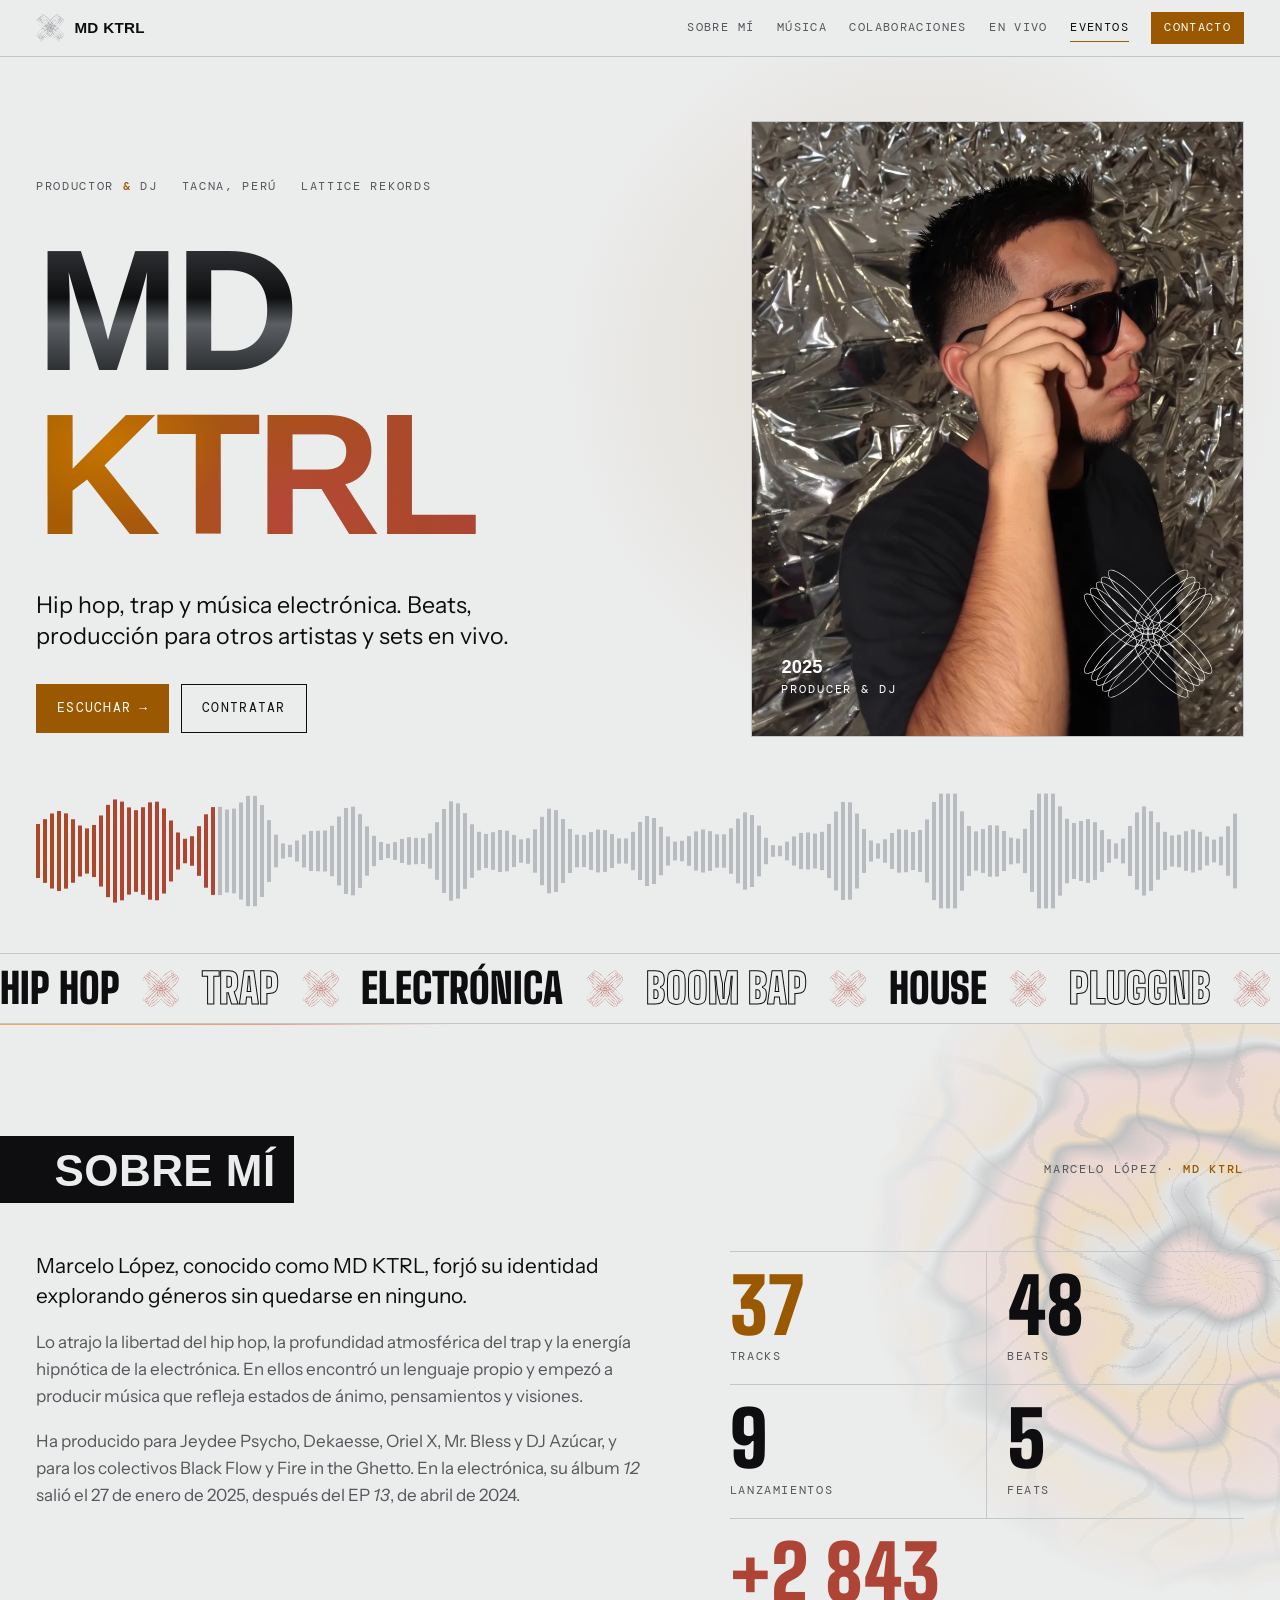
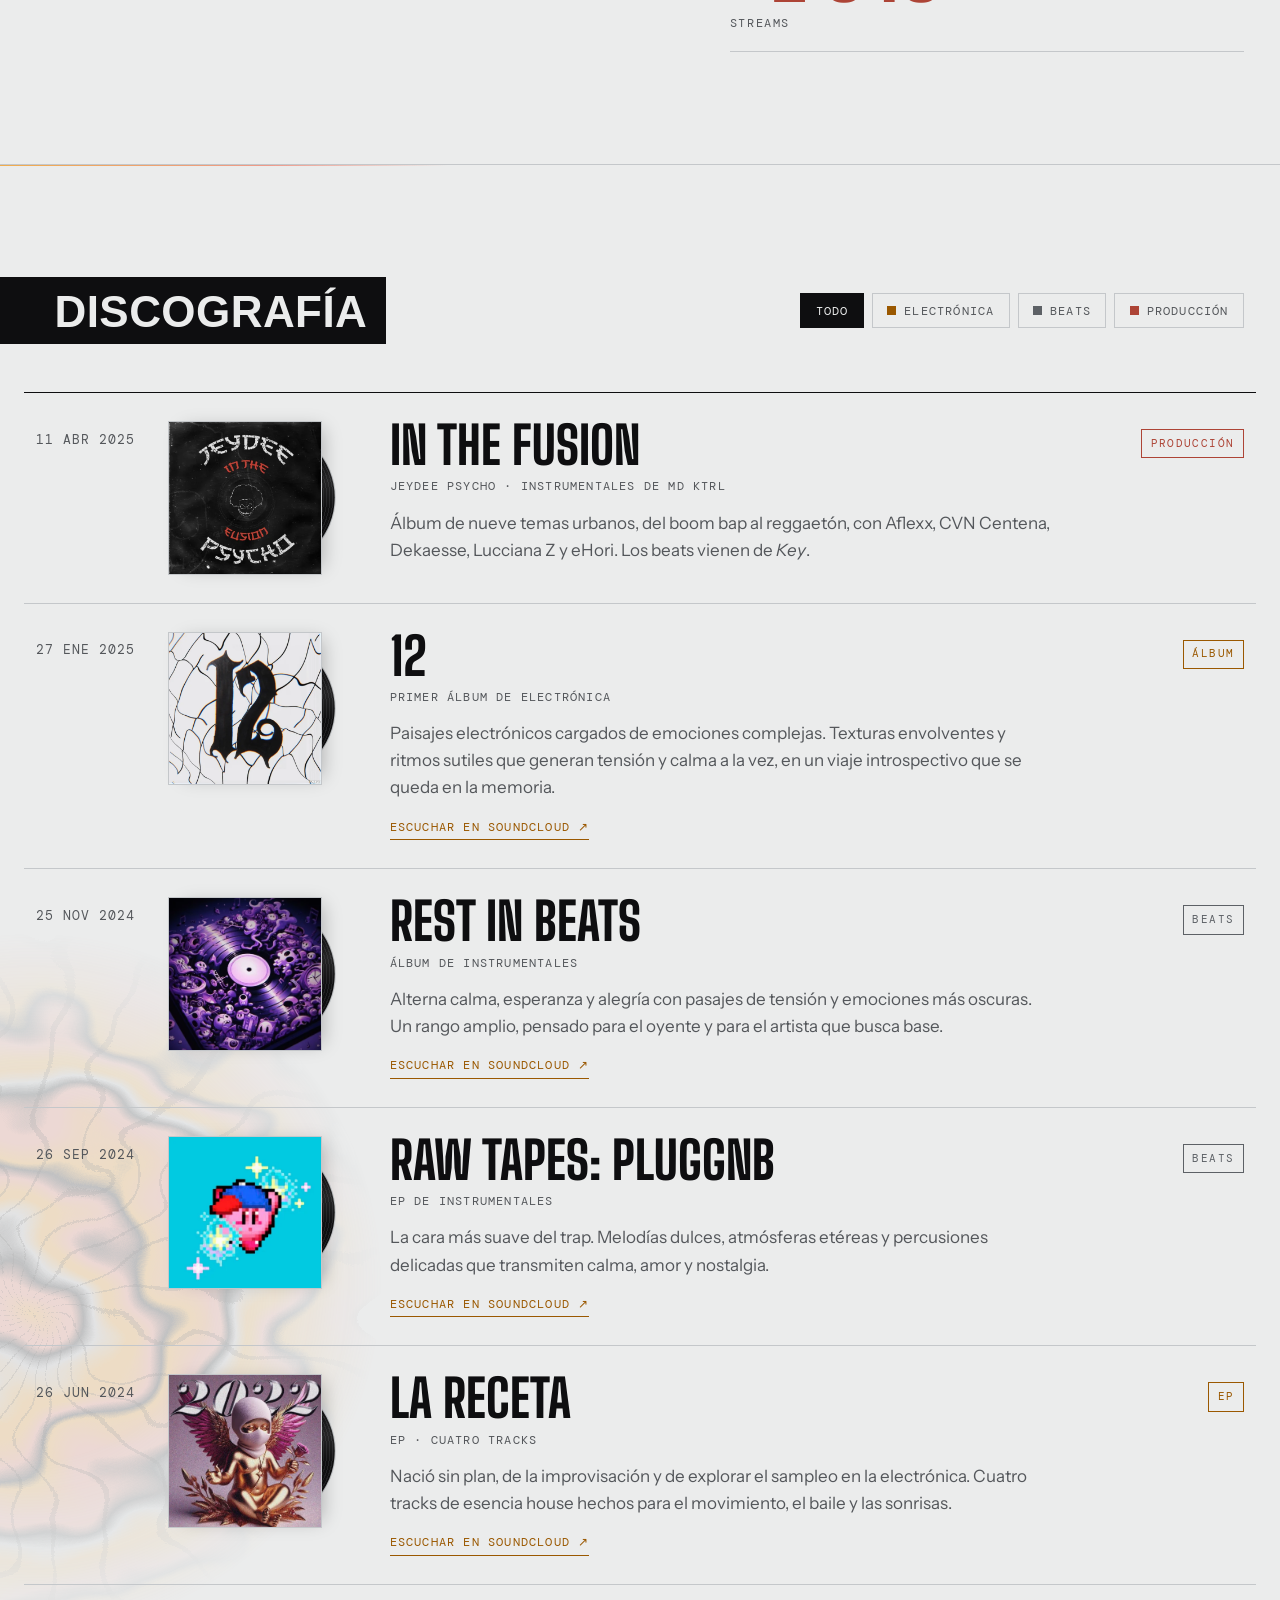
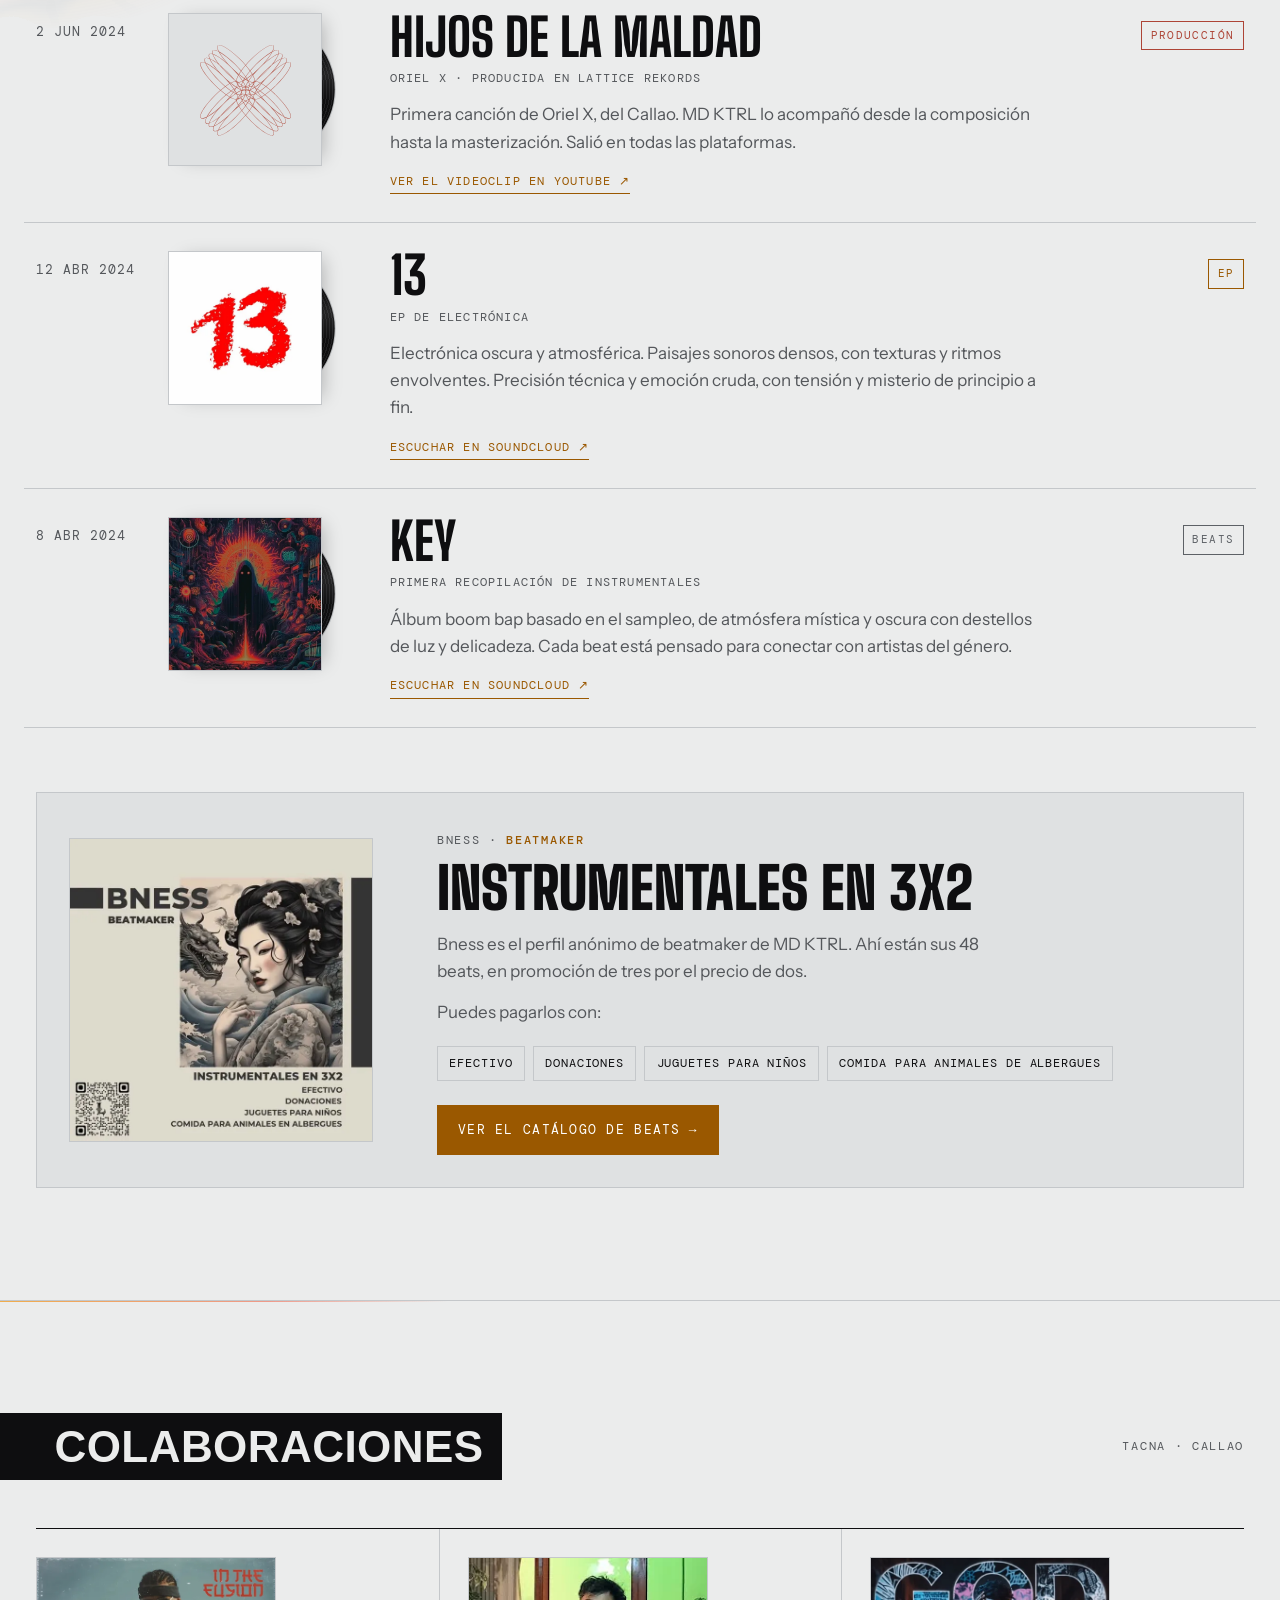
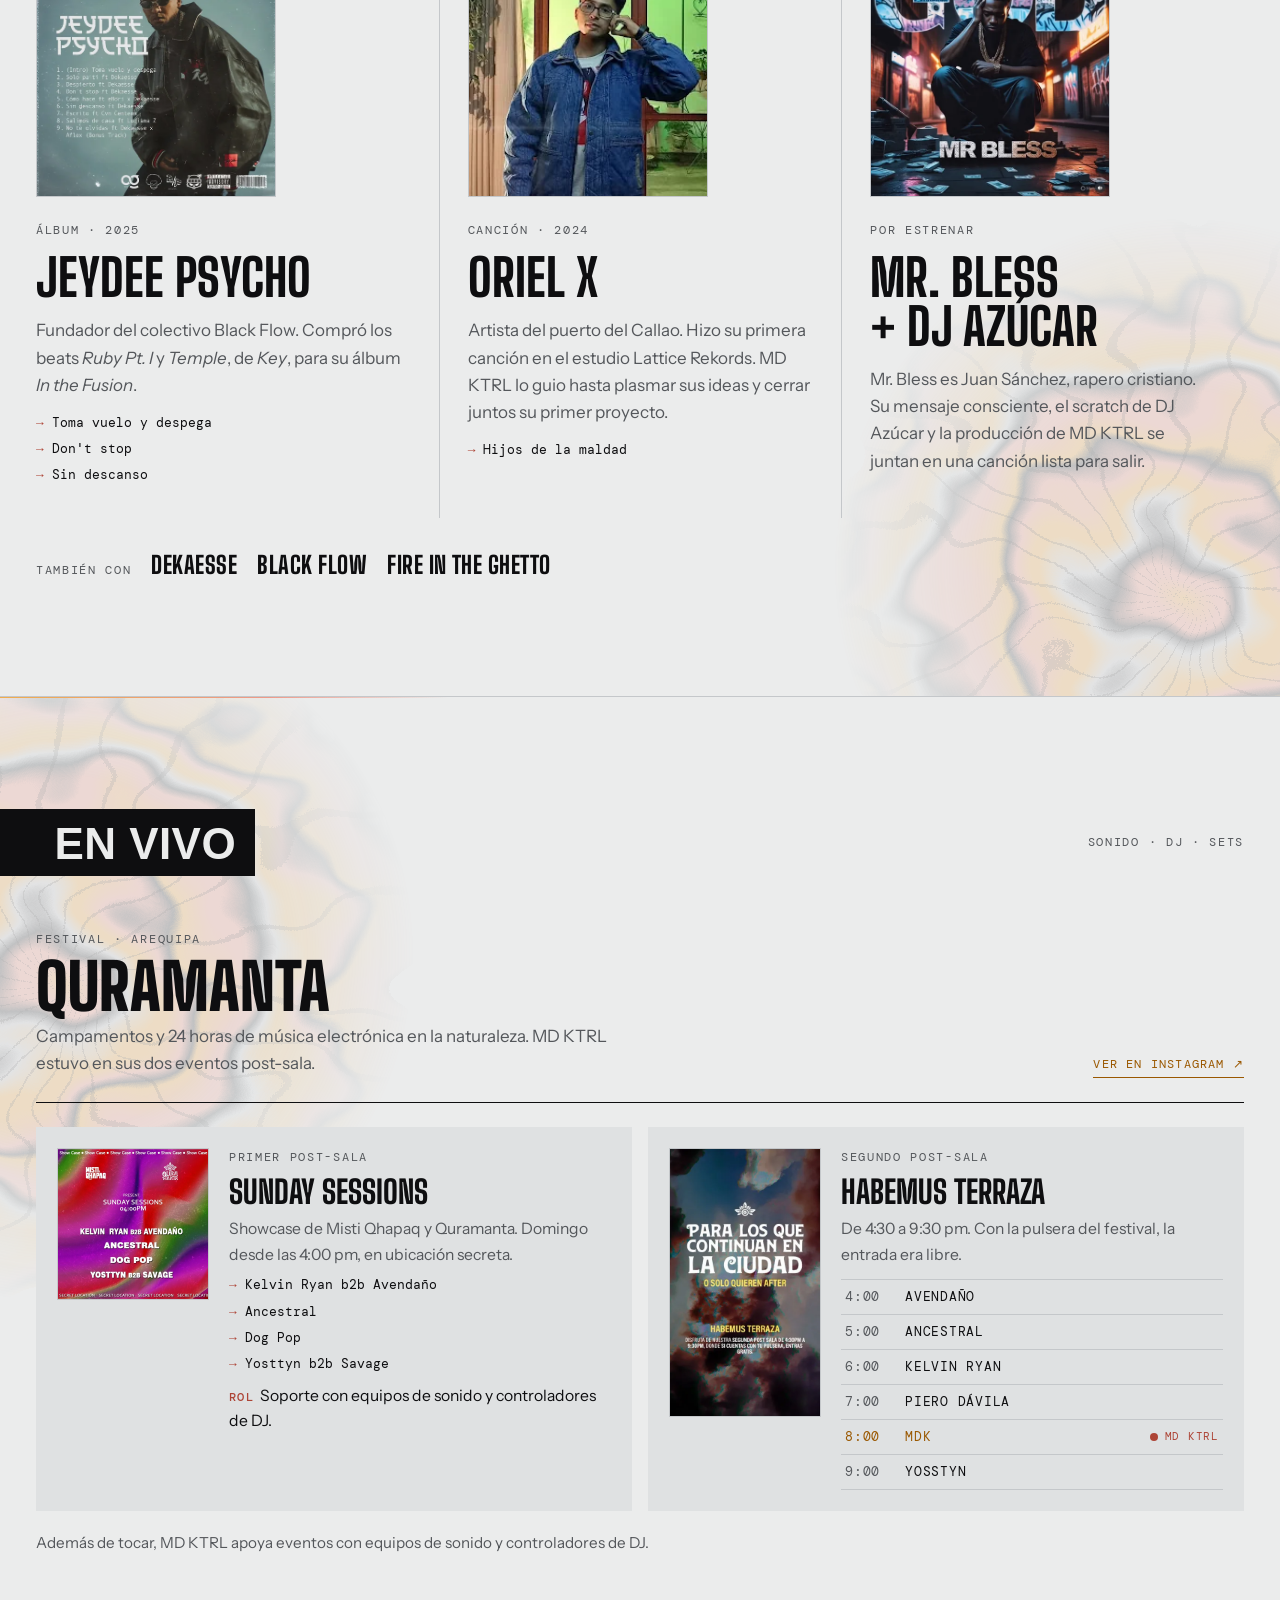
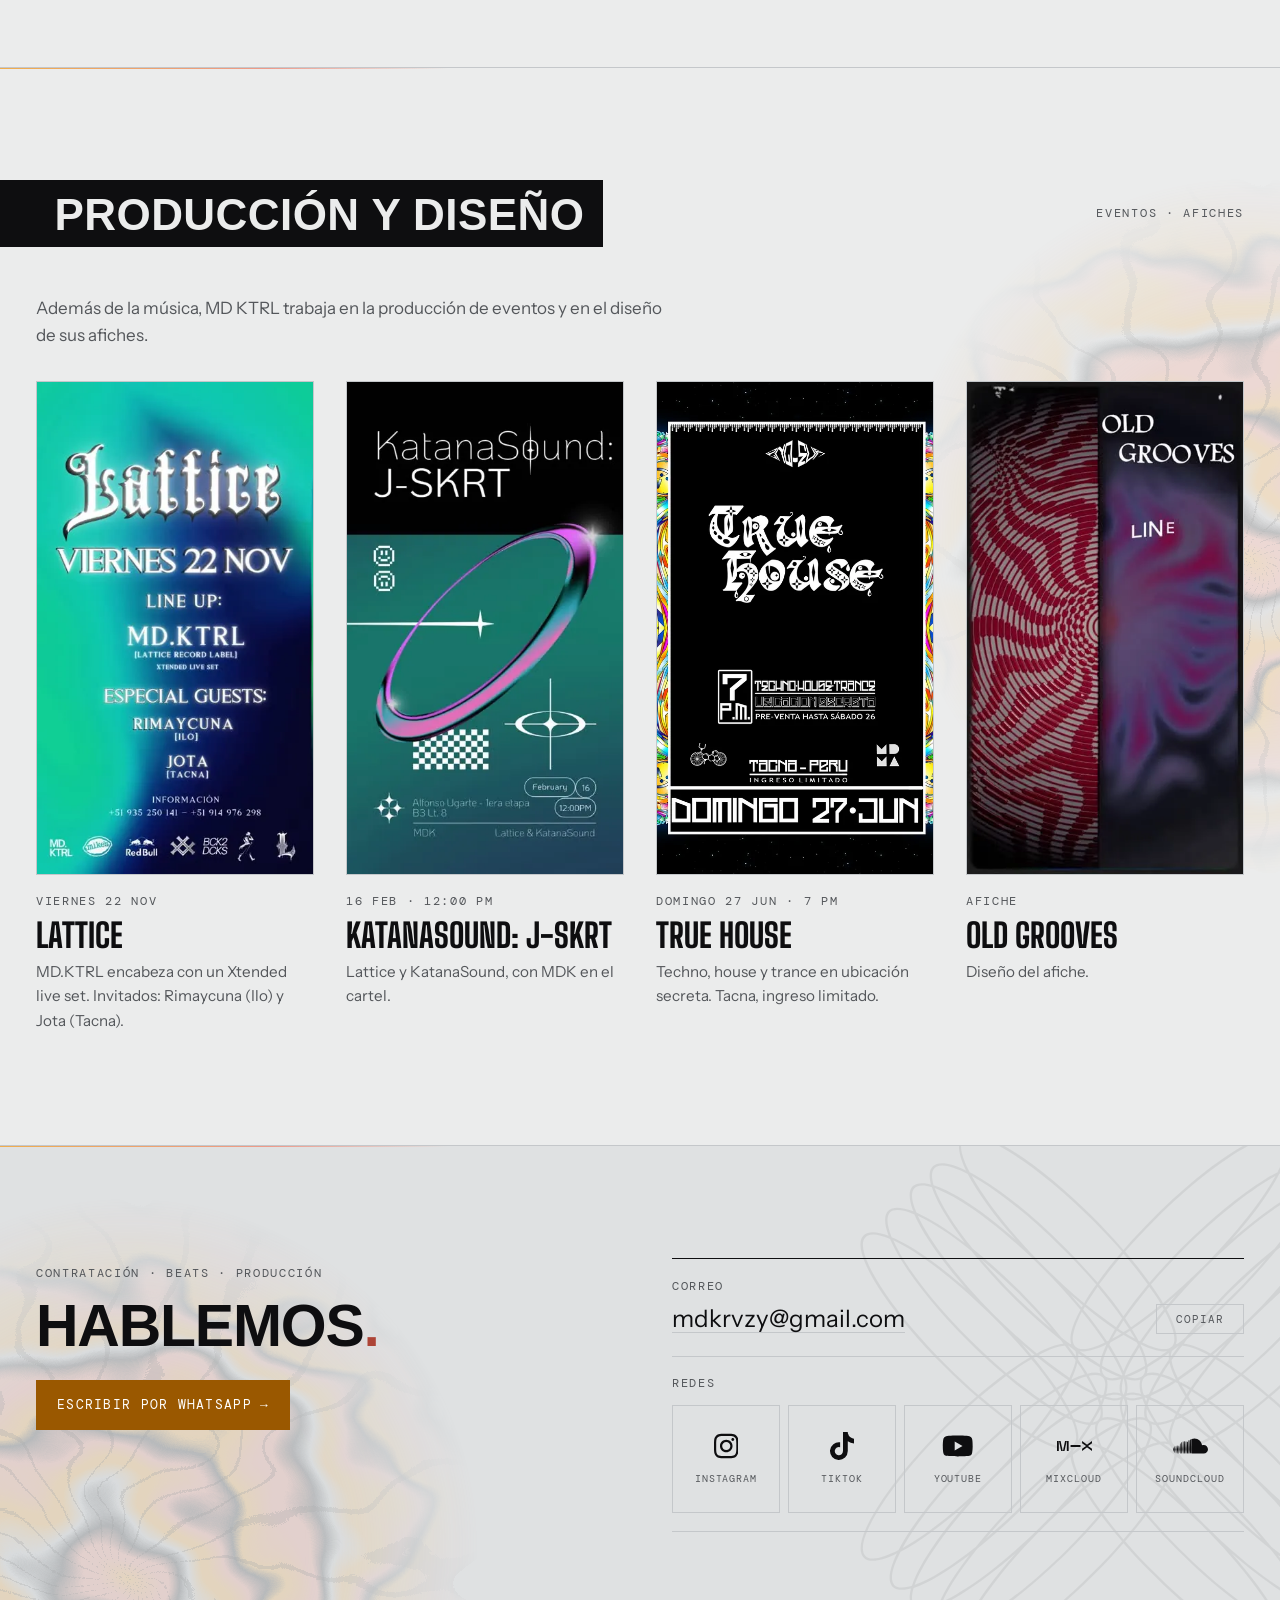
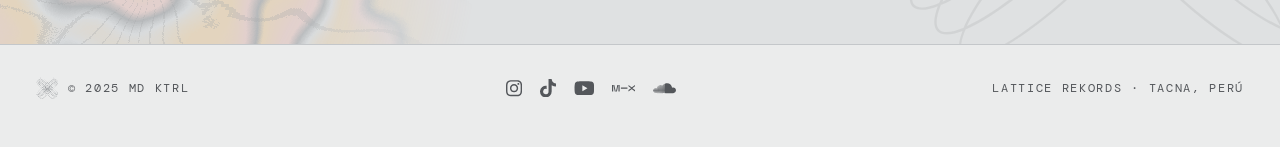
==== commit 786ae8aa: "feat(diseno): portada solo con la foto con lentes y tie-dye en las secciones - Se quita la foto enma" ====
--- a/index.html
+++ b/index.html
@@ -31,6 +31,8 @@
   --accent: #f1a83c;      /* tie-dye ámbar */
   --coral: #ec917f;       /* tie-dye salmón */
   --silver: #c3c6c8;      /* papel aluminio */
+  --d-amber: #f1a83c; --d-coral: #ec917f; --d-silver: #b9bdc0; --d-dark: #0b0b0c; /* tinte del tie-dye */
+  --dye-op: .18;
   --accent-ink: #17110a;
   --wave: #3b3c3f;
   --on-photo: #ffffff;
@@ -54,6 +56,7 @@
 }
 @media (prefers-color-scheme: light) {
   :root:not([data-theme="dark"]) {
+    --d-amber: #f0ad4d; --d-coral: #ee9a8a; --d-silver: #c7cacd; --d-dark: #3a3d42; --dye-op: .24;
     --bg: #ebecec; --bg-2: #dfe1e2; --fg: #0e0e10; --muted: #54575b; --line: #c4c7ca;
     --accent: #9a5800; --coral: #ad4436; --silver: #5d6166; --accent-ink: #ffffff; --wave: #b8bbbf;
     --shadow: rgba(0, 0, 0, .28);
@@ -65,6 +68,7 @@
   }
 }
 :root[data-theme="light"] {
+  --d-amber: #f0ad4d; --d-coral: #ee9a8a; --d-silver: #c7cacd; --d-dark: #3a3d42; --dye-op: .24;
   --bg: #ebecec; --bg-2: #dfe1e2; --fg: #0e0e10; --muted: #54575b; --line: #c4c7ca;
   --accent: #9a5800; --coral: #ad4436; --silver: #5d6166; --accent-ink: #ffffff; --wave: #b8bbbf;
   --shadow: rgba(0, 0, 0, .28);
@@ -99,6 +103,37 @@
 img { display: block; max-width: 100%; }
 .glyph { display: block; fill: currentColor; }
 
+/* Tie-dye: anillos de tinte que se mezclan, deformados por un filtro de ruido y con los pliegues radiales de la tela anudada.
+   Es la mancha de fondo (::after) de cada sección; la portada no lleva. Posición y ángulo salen de --dl/--dr/--dt/--db/--dp.
+   Mientras suena un track (body.is-playing) las manchas giran muy despacio; con el scroll se desplazan un poco. */
+section::after {
+  content: ""; position: absolute; z-index: 0; pointer-events: none;
+  width: min(44rem, 120vw); aspect-ratio: 1;
+  left: var(--dl, auto); right: var(--dr, auto); top: var(--dt, auto); bottom: var(--db, auto);
+  opacity: var(--dye-op);
+  background:
+    repeating-conic-gradient(from var(--dp, 8deg) at 46% 54%, transparent 0 13deg, rgb(0 0 0 / .3) 13deg 14.4deg),
+    repeating-radial-gradient(circle at 46% 54%,
+      var(--d-amber) 0%, var(--d-coral) 7%, var(--d-coral) 9%, var(--d-dark) 12%, var(--d-silver) 15%,
+      var(--d-amber) 19%, var(--d-amber) 21%, var(--d-coral) 25%, var(--d-dark) 28%, var(--d-amber) 30%);
+  filter: url(#dye-warp);
+  -webkit-mask-image: radial-gradient(circle closest-side, #000 50%, transparent 100%);
+  mask-image: radial-gradient(circle closest-side, #000 50%, transparent 100%);
+  will-change: transform;
+}
+@media (prefers-reduced-motion: no-preference) {
+  section::after { animation: dye-drift 140s linear infinite paused; }
+  body.is-playing section::after { animation-play-state: running; }
+  @keyframes dye-drift { to { rotate: 360deg; } }
+  @supports (animation-timeline: view()) {
+    section::after {
+      animation: dye-drift 140s linear infinite paused, dye-slide linear both;
+      animation-timeline: auto, view();
+    }
+    @keyframes dye-slide { from { translate: 0 6rem; } to { translate: 0 -6rem; } }
+  }
+}
+
 .wrap {
   max-width: 1240px;
   margin-inline: auto;
@@ -182,40 +217,16 @@
 .tagline { font-size: clamp(1.15rem, 2vw, 1.45rem); line-height: 1.35; max-width: 32ch; }
 .actions { display: flex; flex-wrap: wrap; gap: .75rem; }
 
-/* Retrato: se ve el rostro; el MD KTRL enmascarado está escondido debajo.
-   El cursor deja un rastro de humo que lo deja ver unos instantes y se desvanece. Un clic o un toque lo revela completo. */
-@property --r { syntax: "<length>"; inherits: true; initial-value: 0px; }
+/* Retrato: solo la foto de perfil, sin tie-dye detrás */
 .portrait {
-  --r: 0px; --cx: 50%; --cy: 40%;
   position: relative; margin: 0; aspect-ratio: 4 / 5; max-width: 100%; overflow: hidden;
-  background: var(--bg-2); border: 1px solid var(--line); cursor: crosshair;
-  transition: --r .6s var(--ease);
-  -webkit-tap-highlight-color: transparent;
-}
-.portrait.open { cursor: pointer; transition-duration: .9s; }
+  background: var(--bg-2); border: 1px solid var(--line);
+}
 .portrait img {
   width: 100%; height: 100%; object-fit: cover; object-position: 55% 28%;
   transform: translate(calc(var(--px, 0) * -12px), calc(var(--py, 0) * -12px)) scale(1.08);
   transition: transform .5s var(--ease);
 }
-.portrait .hidden-self {
-  position: absolute; inset: 0; overflow: hidden; pointer-events: none;
-  -webkit-mask-image: radial-gradient(circle var(--r) at var(--cx) var(--cy), black calc(100% - 2px), transparent 100%);
-  mask-image: radial-gradient(circle var(--r) at var(--cx) var(--cy), black calc(100% - 2px), transparent 100%);
-}
-.portrait .hidden-self img { object-position: 50% 30%; }
-.portrait .trail { position: absolute; inset: 0; width: 100%; height: 100%; pointer-events: none; transition: opacity .45s; }
-.portrait.open .trail { opacity: 0; }
-.portrait .hint {
-  position: absolute; left: 6%; top: 6%; z-index: 2; display: inline-flex; align-items: center; gap: .5rem;
-  padding: .4rem .65rem; background: var(--scrim); color: var(--on-photo);
-  font-family: var(--font-mono); font-size: .66rem; letter-spacing: .14em; text-transform: uppercase;
-  pointer-events: none; transition: opacity .3s;
-}
-.portrait .hint::before { content: ""; width: .5rem; height: .5rem; border-radius: 50%; border: 1px solid currentColor; }
-.portrait .hint .touch { display: none; }
-@media (hover: none) { .portrait .hint .mouse { display: none; } .portrait .hint .touch { display: inline; } }
-.portrait.peek .hint, .portrait.open .hint { opacity: 0; }
 .portrait::after {
   content: ""; position: absolute; inset: -10% -40%; pointer-events: none;
   background: linear-gradient(110deg, transparent 38%, var(--sheen) 50%, transparent 62%);
@@ -275,7 +286,18 @@
 }
 
 /* Secciones */
-section { padding-block: clamp(3.5rem, 9vw, 7rem); border-top: 1px solid var(--line); }
+section { position: relative; overflow: hidden; padding-block: clamp(3.5rem, 9vw, 7rem); border-top: 1px solid var(--line); }
+section > .wrap { position: relative; z-index: 1; }
+section::before {
+  content: ""; position: absolute; top: -1px; left: 0; z-index: 2; height: 2px; width: min(38%, 28rem);
+  background: linear-gradient(90deg, var(--d-amber), var(--d-coral) 60%, transparent);
+}
+#sobre-mi { --dr: -18rem; --dt: -8rem; --dp: 0deg; }
+#musica { --dl: -20rem; --dt: 28%; --dp: 40deg; }
+#colaboraciones { --dr: -16rem; --db: -14rem; --dp: 80deg; }
+#en-vivo { --dl: -18rem; --dt: -6rem; --dp: 120deg; }
+#eventos { --dr: -20rem; --dt: 10%; --dp: 200deg; }
+#contacto { --dl: -14rem; --db: -16rem; --dp: 260deg; }
 .hero + section { border-top: 0; }
 .sec-head { display: flex; flex-wrap: wrap; align-items: center; justify-content: space-between; gap: .75rem 2rem; margin-bottom: clamp(1.75rem, 4vw, 3rem); }
 h2 {
@@ -380,7 +402,7 @@
 .tag { grid-area: tag; justify-self: end; font-family: var(--font-mono); font-size: .7rem; letter-spacing: .12em; text-transform: uppercase; padding: .3rem .55rem; border: 1px solid currentColor; margin-top: .5rem; white-space: nowrap; color: var(--cat); transition: background-color .3s, color .3s; }
 
 @media (hover: hover) {
-  .log li:hover { background: var(--bg-2); }
+  .log li:hover { background: linear-gradient(100deg, color-mix(in srgb, var(--d-amber) 14%, var(--bg-2)), color-mix(in srgb, var(--d-coral) 8%, var(--bg-2)) 45%, var(--bg-2) 80%); }
   .log li:hover time { color: var(--fg); }
   .log li:hover h3 { color: var(--cat); transform: translateX(6px); }
   .log li:hover .tag { background: var(--cat); color: var(--bg); }
@@ -571,6 +593,10 @@
 <body>
 
 <svg width="0" height="0" style="position:absolute" aria-hidden="true" focusable="false">
+  <filter id="dye-warp" x="0" y="0" width="100%" height="100%" color-interpolation-filters="sRGB">
+    <feTurbulence type="fractalNoise" baseFrequency="0.008 0.011" numOctaves="2" seed="11" result="n"/>
+    <feDisplacementMap in="SourceGraphic" in2="n" scale="140" xChannelSelector="R" yChannelSelector="G"/>
+  </filter>
   <symbol id="logo" viewBox="0 0 157.4 158.2"><path d="M131.9 88.3C128.8 85.1 125.6 82.2 122.5 79.5C125.6 76.9 128.8 73.9 131.9 70.7C140.1 62.6 147.1 54.2 151.5 47.1C156 39.8 157.4 34.7 155.3 32.7C154 31.4 151.5 31.5 148 32.8C149.4 29.4 149.5 26.8 148.2 25.5C146.9 24.2 144.3 24.4 140.9 25.7C142.2 22.3 142.3 19.7 141 18.4C140 17.4 138.2 17.2 135.7 17.9C136.4 15.4 136.2 13.6 135.2 12.6C133.6 11 130.3 11.5 125.6 13.8C127.8 9.2 128.3 5.7 126.7 4.1C122.6 0 105.8 10.2 88.6 27.4C85.4 30.6 82.4 33.8 79.7 36.9C77 33.8 74.1 30.6 70.9 27.4C53.7 10.2 36.9 0 32.8 4.1C31.2 5.7 31.7 9.2 33.9 13.8C29.2 11.5 25.8 11.1 24.3 12.6C23.2 13.6 23.1 15.4 23.7 17.9C21.3 17.2 19.5 17.4 18.4 18.4C17.1 19.7 17.3 22.3 18.6 25.7C15.2 24.4 12.6 24.2 11.3 25.5C10 26.8 10.1 29.3 11.4 32.8C8 31.5 5.5 31.4 4.1 32.7C0 36.8 10.3 53.5 27.5 70.7C30.7 73.9 33.9 76.9 37 79.5C33.9 82.2 30.7 85.1 27.5 88.3C10.3 105.5 0 122.3 4.2 126.4C5.7 128 9.2 127.5 13.8 125.2C11.6 129.8 11 133.3 12.6 134.9C13.7 135.9 15.5 136 17.9 135.4C17.3 137.8 17.4 139.6 18.4 140.7C19.7 141.9 22.2 141.9 25.7 140.5C24.4 144 24.3 146.5 25.6 147.8C26.9 149.1 29.5 149 32.9 147.7C31.6 151.1 31.4 153.6 32.8 154.9C33.4 155.5 34.3 155.8 35.4 155.8C41.9 155.8 56.2 146.2 70.9 131.6C74.1 128.5 77 125.3 79.7 122.2C82.4 125.3 85.4 128.5 88.6 131.6C103.2 146.2 117.5 155.8 124 155.8C125.2 155.8 126.1 155.5 126.7 154.9C128 153.6 127.9 151.1 126.6 147.7C130 149 132.6 149.1 133.9 147.8C135.2 146.5 135.1 144 133.7 140.5C137.2 141.9 139.7 141.9 141 140.7C142.1 139.6 142.2 137.8 141.5 135.4C144 136 145.8 135.9 146.8 134.9C148.4 133.3 147.9 129.8 145.7 125.2C150.3 127.5 153.7 128 155.3 126.4C157.4 124.4 156 119.3 151.5 112C147.1 104.9 140.1 96.5 131.9 88.3ZM154.8 33.2C156.6 34.9 155.1 39.8 150.9 46.7C146.5 53.8 139.6 62.1 131.4 70.2C128.3 73.4 125.1 76.4 121.9 79.1C119.4 76.9 116.9 74.9 114.5 73.1C117.9 70.2 121.4 67 124.8 63.6C136.2 52.3 144.5 41.2 147.7 33.7C151.1 32.3 153.6 32 154.8 33.2ZM105.1 91.2C102.4 89 99.7 87 97.2 85.3C98.2 84.8 99.2 84.2 100.3 83.5C102 85.8 103.8 88.3 105.9 90.8C105.6 90.9 105.4 91.1 105.1 91.2ZM106.4 91.3C107.3 92.5 108.3 93.6 109.3 94.7C108.1 93.7 106.9 92.7 105.7 91.7C105.9 91.6 106.1 91.5 106.4 91.3ZM91 105.6C88.5 103.6 86.1 101.7 83.7 100.1C84.4 99 85 98 85.5 97C87.2 99.5 89.2 102.1 91.4 104.9C91.3 105.1 91.2 105.4 91 105.6ZM91.9 105.4C92.9 106.6 93.9 107.8 95 109C93.8 108 92.7 107 91.6 106.1C91.7 105.9 91.8 105.7 91.9 105.4ZM68 104.9C70.3 102.1 72.3 99.5 74 97C74.5 98 75.1 99 75.7 100.1C73.4 101.7 71 103.6 68.5 105.6C68.3 105.4 68.2 105.1 68 104.9ZM67.9 106.1C66.8 107 65.6 108 64.5 109C65.5 107.8 66.6 106.6 67.5 105.4C67.7 105.7 67.8 105.9 67.9 106.1ZM53.6 90.8C55.7 88.3 57.5 85.8 59.1 83.5C60.2 84.2 61.2 84.8 62.2 85.3C59.7 87 57.1 89 54.4 91.2C54.1 91.1 53.8 90.9 53.6 90.8ZM53.8 91.7C52.6 92.7 51.4 93.7 50.2 94.7C51.2 93.6 52.2 92.5 53.1 91.3C53.3 91.5 53.5 91.6 53.8 91.7ZM54.4 67.9C57.6 70.5 60.8 72.9 63.7 74.8C63.6 74.9 63.5 75 63.5 75.2C62.4 75.7 61.3 76.3 60.2 77C58.3 74.3 56.1 71.4 53.6 68.3C53.8 68.2 54.1 68 54.4 67.9ZM53.1 67.7C52.2 66.6 51.2 65.5 50.2 64.3C51.4 65.4 52.6 66.4 53.8 67.4C53.5 67.5 53.3 67.6 53.1 67.7ZM67.6 54.9C70.2 58 72.4 61.1 74.3 63.8C70 65.9 67 66.3 65.7 65C64.2 63.6 65 60 67.6 54.9ZM68.5 53.4C71.5 55.9 74.4 58.1 77.2 60C76.5 61.2 75.9 62.3 75.4 63.3C75.2 63.4 75.1 63.4 74.9 63.5C73 60.6 70.7 57.4 68 54.2C68.2 54 68.3 53.7 68.5 53.4ZM67.5 53.6C66.5 52.4 65.5 51.2 64.4 50C65.6 51 66.8 52 67.9 53C67.8 53.2 67.7 53.4 67.5 53.6ZM91.4 54.2C88.8 57.4 86.5 60.6 84.5 63.5C84.4 63.4 84.2 63.4 84.1 63.3C83.6 62.3 82.9 61.2 82.2 60C85 58.1 88 55.9 91 53.4C91.2 53.7 91.3 54 91.4 54.2ZM91.6 53C92.7 52 93.9 51 95 50C94 51.2 92.9 52.4 91.9 53.6C91.8 53.4 91.7 53.2 91.6 53ZM93.8 65C92.5 66.3 89.4 65.9 85.2 63.8C87 61.1 89.3 58 91.8 54.9C94.5 60 95.2 63.6 93.8 65ZM105.9 68.3C103.4 71.4 101.1 74.3 99.3 77C98.2 76.3 97.1 75.7 96 75.2C95.9 75 95.9 74.9 95.8 74.8C98.7 72.9 101.8 70.5 105.1 67.9C105.4 68 105.6 68.2 105.9 68.3ZM105.7 67.4C106.9 66.4 108.1 65.4 109.3 64.3C108.3 65.5 107.3 66.6 106.4 67.7C106.1 67.6 105.9 67.5 105.7 67.4ZM95.5 85C95.6 85.1 95.7 85.1 95.8 85.2C95.6 85.3 95.4 85.4 95.2 85.5C95.3 85.3 95.4 85.1 95.5 85ZM90.5 92.7C89.6 92.1 88.7 91.5 87.8 90.9C88.1 89.6 88.1 88.5 87.9 87.6C88.2 87.7 88.6 87.8 89.1 87.8C89.1 87.8 89.1 87.9 89.1 87.9C90.1 89.4 91.2 91 92.4 92.7C91.8 92.6 91.2 92.6 90.5 92.7ZM93 93.6C93.5 94.2 94 94.8 94.5 95.5C94.5 95.5 94.5 95.5 94.5 95.6C93.4 94.8 92.4 94 91.4 93.3C92 93.3 92.6 93.4 93 93.6ZM85.4 95.6C85.3 95.4 85.3 95.3 85.2 95.2C85.4 95.2 85.5 95.1 85.7 95C85.6 95.2 85.5 95.4 85.4 95.6ZM84.8 94.6C83.2 92.2 81.9 89.9 80.9 87.9C82.8 88.7 84.8 89.9 87.1 91.3C86.8 92.1 86.5 93 86.1 94C85.7 94.2 85.2 94.4 84.8 94.6ZM79.7 97.4C79.7 97.4 79.7 97.4 79.6 97.4C78.1 96.4 76.7 95.6 75.3 95C77.1 92.2 78.5 89.7 79.5 87.4C79.6 87.4 79.7 87.4 79.7 87.3C79.8 87.4 79.9 87.4 80 87.4C80.9 89.7 82.3 92.2 84.1 95C82.8 95.6 81.4 96.4 79.9 97.4C79.8 97.4 79.8 97.4 79.7 97.4ZM73.8 95C73.9 95.1 74.1 95.2 74.3 95.2C74.2 95.3 74.1 95.4 74.1 95.6C74 95.4 73.9 95.2 73.8 95ZM73.4 94C72.9 93 72.6 92.1 72.4 91.3C74.6 89.9 76.7 88.7 78.5 87.9C77.6 89.9 76.3 92.2 74.7 94.6C74.2 94.4 73.8 94.2 73.4 94ZM67.1 92.7C68.3 91 69.4 89.4 70.3 87.9C70.3 87.9 70.4 87.8 70.4 87.8C70.8 87.8 71.2 87.7 71.6 87.6C71.3 88.5 71.4 89.6 71.6 90.9C70.8 91.5 69.9 92.1 68.9 92.7C68.3 92.6 67.6 92.6 67.1 92.7ZM68.1 93.3C67.1 94 66 94.8 65 95.6C65 95.5 65 95.5 65 95.5C65.5 94.8 66 94.2 66.5 93.6C66.9 93.4 67.3 93.3 67.9 93.3C67.9 93.3 68 93.3 68.1 93.3ZM64.2 85.5C64 85.4 63.9 85.3 63.7 85.2C63.8 85.1 63.9 85.1 64 85C64.1 85.1 64.2 85.3 64.2 85.5ZM64 75.7C64.2 75.6 64.4 75.5 64.6 75.4C67.3 77.1 69.7 78.4 71.8 79.3C71.9 79.4 71.9 79.6 72 79.7C69.7 80.7 67.1 82.1 64.3 83.9C63.6 82.5 62.8 81.1 61.8 79.5C62.6 78.2 63.4 76.9 64 75.7ZM61.4 78.8C61.1 78.4 60.8 78 60.6 77.6C61.4 77.1 62.1 76.7 62.8 76.3C62.4 77.1 61.9 78 61.4 78.8ZM79.7 61.6C79.8 61.6 79.8 61.7 79.9 61.7C81.2 62.5 82.4 63.2 83.6 63.8C83.7 64 83.8 64.3 83.9 64.5C83.7 64.8 83.5 65.1 83.3 65.4C81.7 67.9 80.5 70.2 79.7 72.2C78.9 70.2 77.7 67.9 76.2 65.4C76 65.1 75.8 64.8 75.6 64.5C75.7 64.3 75.8 64 75.9 63.8C77.1 63.2 78.3 62.5 79.6 61.7C79.7 61.7 79.7 61.6 79.7 61.6ZM84.8 64.4C88.1 66 90.6 66.6 92.4 66.4C90.4 67.8 88.5 69.1 86.6 70.2C86.4 68.6 85.8 66.7 84.7 64.5C84.8 64.5 84.8 64.5 84.8 64.4ZM94.8 74.6C93.4 73.9 92.1 73.4 91 73.1C91 73 91 72.9 91.1 72.9C91.7 71.9 92.4 70.8 93.1 69.8C93.4 71.1 94 72.7 94.9 74.5C94.8 74.5 94.8 74.5 94.8 74.6ZM87.2 90.5C84.8 89 82.6 87.8 80.7 87C83.5 86 85.6 85.9 86.6 86.9C87.4 87.6 87.5 88.9 87.2 90.5ZM72.8 86.9C73.9 85.9 76 86 78.8 87C76.8 87.8 74.6 89 72.2 90.5C71.9 88.9 72.1 87.6 72.8 86.9ZM72.3 86.4C72 86.8 71.4 87 70.8 87.1C71.6 85.7 72.4 84.4 73 83.2C73.2 84.6 73 85.8 72.3 86.4ZM79.2 86.4C76.8 85.5 74.9 85.3 73.6 85.7C73.8 84.8 73.8 83.6 73.5 82.1C73.8 81.4 74 80.8 74.2 80.2C76.1 80.7 77.6 80.9 78.8 80.5C78.4 81.8 78.6 83.6 79.4 85.9C79.3 86 79.2 86.2 79.2 86.4ZM72.3 78.8C71.7 77.2 70.7 75.4 69.6 73.5C71.5 73.1 72.9 73.2 73.7 74C74.6 74.9 74.6 76.6 73.9 79C73.7 79 73.6 79.1 73.4 79.2C73.1 79 72.7 78.9 72.3 78.8ZM71.4 78.3C69.6 77.5 67.6 76.4 65.4 75C66.7 74.4 67.8 74 68.9 73.7C69.9 75.4 70.7 76.9 71.4 78.3ZM84.8 78.8C83.1 78.3 81.7 78.2 80.7 78.6C81 77.6 81 76.2 80.5 74.5C82.2 74.9 83.6 75 84.6 74.7C84.3 75.7 84.3 77.1 84.8 78.8ZM74.9 74.7C75.9 75 77.3 74.9 79 74.5C78.5 76.2 78.4 77.6 78.8 78.6C77.7 78.2 76.4 78.3 74.7 78.8C75.1 77.1 75.2 75.7 74.9 74.7ZM79.2 79.5C78.2 80.2 76.6 80.2 74.5 79.5C76.6 78.9 78.2 78.9 79.2 79.5ZM85 79.5C82.9 80.2 81.3 80.2 80.3 79.5C81.3 78.9 82.9 78.9 85 79.5ZM80.8 73.9C82.4 73.3 84.1 72.5 86 71.4C86 72.3 85.8 73 85.3 73.5C84.5 74.3 82.9 74.4 80.8 73.9ZM79.7 79C79.1 78 79.1 76.4 79.7 74.3C80.4 76.4 80.4 78 79.7 79ZM74.2 73.5C73.7 73 73.5 72.3 73.4 71.4C75.3 72.5 77.1 73.3 78.6 73.9C76.6 74.4 75 74.3 74.2 73.5ZM73.4 79.9C73.5 79.9 73.5 79.9 73.6 80C73.5 80.3 73.3 80.6 73.2 81C73.1 80.7 73 80.4 72.9 80.1C73 80 73.2 80 73.4 79.9ZM79.7 80.1C80.4 81.1 80.4 82.7 79.7 84.8C79.1 82.7 79.1 81.1 79.7 80.1ZM86.5 83.2C87.1 84.4 87.8 85.7 88.7 87.1C88 87 87.5 86.8 87.1 86.4C86.5 85.8 86.3 84.6 86.5 83.2ZM85.9 85.7C84.6 85.3 82.7 85.5 80.3 86.4C80.2 86.2 80.2 86 80.1 85.9C80.9 83.6 81.1 81.8 80.7 80.5C81.8 80.9 83.4 80.7 85.2 80.2C85.4 80.8 85.7 81.4 86 82.1C85.6 83.6 85.6 84.8 85.9 85.7ZM85.9 80C85.9 79.9 86 79.9 86.1 79.9C86.2 80 86.4 80 86.6 80.1C86.5 80.4 86.4 80.7 86.3 81C86.1 80.6 86 80.3 85.9 80ZM86.1 79.2C85.9 79.1 85.7 79 85.6 79C84.8 76.6 84.9 74.9 85.8 74C86.6 73.2 88 73.1 89.9 73.5C88.7 75.4 87.8 77.2 87.1 78.8C86.8 78.9 86.4 79 86.1 79.2ZM90.6 73.7C91.6 74 92.8 74.4 94.1 75C91.9 76.4 89.9 77.5 88.1 78.3C88.7 76.9 89.6 75.4 90.6 73.7ZM90.5 72.5C90.4 72.6 90.3 72.8 90.3 72.9C88.7 72.5 87.5 72.5 86.5 72.8C86.7 72.3 86.8 71.7 86.7 71C88.7 69.9 90.7 68.5 92.9 66.9C92.8 67.5 92.9 68.1 92.9 68.8C92.1 70.1 91.2 71.3 90.5 72.5ZM86 70.6C83.8 71.8 81.9 72.8 80.2 73.4C80.1 73.3 80.1 73.3 80.1 73.2C80.9 71 82.4 68.3 84.3 65.2C85.3 67.4 85.8 69.2 86 70.6ZM79.4 73.2C79.3 73.3 79.3 73.3 79.3 73.4C77.6 72.8 75.6 71.8 73.5 70.6C73.6 69.2 74.2 67.4 75.2 65.2C77.1 68.3 78.5 71 79.4 73.2ZM74.7 64.5C73.7 66.7 73 68.6 72.8 70.2C71 69.1 69.1 67.8 67 66.4C68.8 66.6 71.4 66 74.7 64.4C74.7 64.5 74.7 64.5 74.7 64.5ZM72.8 71C72.7 71.7 72.8 72.3 73 72.8C72 72.5 70.7 72.5 69.2 72.9C69.1 72.8 69.1 72.6 69 72.5C68.2 71.3 67.4 70.1 66.5 68.8C66.6 68.1 66.6 67.5 66.6 67C68.7 68.5 70.8 69.9 72.8 71ZM68.4 72.9C68.4 72.9 68.5 73 68.5 73.1C67.4 73.4 66.1 73.9 64.7 74.6C64.7 74.5 64.6 74.5 64.6 74.5C65.4 72.7 66 71.1 66.3 69.8C67.1 70.8 67.8 71.9 68.4 72.9ZM72.2 80.4C72.4 80.9 72.6 81.5 72.7 82C72 83.6 71.1 85.3 69.9 87.1C68.7 87.1 67.1 86.7 65.2 85.9C65 85.5 64.8 85 64.6 84.6C67.4 82.8 70 81.3 72.2 80.4ZM69.5 87.8C68.6 89.2 67.6 90.7 66.5 92.3C66.8 90.9 66.4 89 65.6 86.8C67.1 87.4 68.4 87.7 69.5 87.8ZM71.8 91.7C72 92.3 72.2 93 72.5 93.7C71.6 93.3 70.7 93.1 70 92.9C70.6 92.5 71.2 92.1 71.8 91.7ZM87.7 91.7C88.3 92.1 88.9 92.5 89.5 92.9C88.7 93.1 87.9 93.3 87 93.7C87.3 93 87.5 92.3 87.7 91.7ZM89.9 87.8C91.1 87.7 92.4 87.4 93.9 86.8C93 89 92.7 90.9 92.9 92.3C91.8 90.7 90.8 89.2 89.9 87.8ZM89.5 87.1C88.4 85.3 87.4 83.6 86.7 82C86.9 81.5 87 80.9 87.2 80.4C89.5 81.3 92 82.8 94.9 84.6C94.7 85 94.5 85.5 94.3 85.9C92.4 86.7 90.8 87.1 89.5 87.1ZM87.5 79.7C87.6 79.6 87.6 79.4 87.7 79.3C89.8 78.4 92.2 77.1 94.9 75.4C95.1 75.5 95.3 75.6 95.5 75.7C96.1 76.9 96.8 78.2 97.7 79.5C96.7 81.1 95.9 82.5 95.2 83.9C92.4 82.1 89.8 80.7 87.5 79.7ZM96.6 76.3C97.4 76.7 98.1 77.1 98.9 77.6C98.6 78 98.4 78.4 98.1 78.8C97.6 78 97.1 77.1 96.6 76.3ZM95.5 74.1C94.5 72.1 93.9 70.4 93.7 69C94.6 67.6 95.7 66.2 96.8 64.8C98.6 64.9 101.3 65.8 104.4 67.5C101.3 70 98.3 72.2 95.5 74.1ZM95.8 64.8C95 65.9 94.3 66.9 93.5 67.9C93.5 67.3 93.6 66.8 93.8 66.3C94.4 65.8 95.1 65.4 95.8 64.8C95.8 64.8 95.8 64.8 95.8 64.8ZM83 62.7C82.2 62.3 81.3 61.8 80.4 61.2C80.8 60.9 81.2 60.7 81.6 60.4C82.1 61.2 82.6 62 83 62.7ZM79.7 60.8C79.2 60.5 78.7 60.1 78.2 59.8C78.7 59 79.2 58.2 79.7 57.4C80.3 58.2 80.8 59 81.3 59.8C80.8 60.1 80.2 60.5 79.7 60.8ZM79.1 61.2C78.2 61.8 77.3 62.3 76.5 62.7C76.9 62 77.3 61.2 77.8 60.4C78.2 60.7 78.7 60.9 79.1 61.2ZM65.7 66.3C65.9 66.8 65.9 67.3 65.9 67.9C65.2 66.9 64.4 65.9 63.6 64.8C63.6 64.8 63.7 64.8 63.7 64.8C64.4 65.3 65 65.8 65.7 66.3ZM65.8 69C65.6 70.4 64.9 72.1 64 74.1C61.2 72.2 58.2 70 55.1 67.5C58.2 65.8 60.8 64.9 62.7 64.8C63.8 66.2 64.8 67.6 65.8 69ZM60.9 79.5C60.3 80.5 59.6 81.5 58.9 82.5C58 82 57 81.3 56 80.6C57.3 79.7 58.6 78.8 59.9 78C60.3 78.5 60.6 79 60.9 79.5ZM61.4 80.2C62.2 81.7 63 83 63.7 84.3C63.4 84.5 63.2 84.6 62.9 84.8C61.8 84.3 60.7 83.6 59.5 82.9C60.2 82 60.8 81.1 61.4 80.2ZM63 85.7C63.6 85.9 64.1 86.2 64.7 86.4C66.1 89.8 66.4 92.4 65.2 93.5C63.7 95.1 60 94.2 55.1 91.6C57.8 89.3 60.5 87.4 63 85.7ZM69.2 93.4C70.2 93.6 71.4 94 72.8 94.6C73.1 95.1 73.3 95.7 73.6 96.2C71.9 98.7 69.9 101.4 67.6 104.1C66 101 65.1 98.4 65 96.5C66.4 95.4 67.8 94.4 69.2 93.4ZM74.4 96.3C74.6 96.1 74.8 95.8 75 95.6C76.2 96.2 77.6 97 79.1 97.9C78.2 98.4 77.3 99 76.3 99.7C75.6 98.5 75 97.4 74.4 96.3ZM79.7 98.3C80.7 98.9 81.7 99.6 82.8 100.3C81.9 101.7 80.9 103.2 79.7 104.8C78.6 103.2 77.6 101.7 76.7 100.3C77.7 99.6 78.7 98.9 79.7 98.3ZM80.4 97.9C81.9 97 83.2 96.2 84.5 95.6C84.7 95.8 84.9 96.1 85 96.3C84.5 97.4 83.9 98.5 83.1 99.7C82.2 99 81.3 98.4 80.4 97.9ZM85.9 96.2C86.1 95.7 86.4 95.1 86.6 94.6C88 94 89.2 93.6 90.3 93.4C91.7 94.4 93.1 95.4 94.5 96.5C94.4 98.4 93.5 101 91.8 104.2C89.6 101.4 87.6 98.7 85.9 96.2ZM94.8 86.4C95.3 86.2 95.9 85.9 96.5 85.7C99 87.4 101.6 89.3 104.4 91.6C101.1 93.3 98.4 94.3 96.5 94.3C95.5 94.3 94.8 94.1 94.3 93.5C93.1 92.4 93.4 89.8 94.8 86.4ZM96.6 84.8C96.3 84.6 96.1 84.5 95.8 84.3C96.5 83 97.2 81.7 98.1 80.2C98.7 81.1 99.3 82 99.9 82.9C98.8 83.6 97.6 84.3 96.6 84.8ZM98.6 79.5C98.9 79 99.2 78.5 99.5 78C100.8 78.8 102.1 79.7 103.5 80.6C102.5 81.3 101.5 82 100.6 82.5C99.8 81.5 99.2 80.5 98.6 79.5ZM99.9 77.4C101.8 74.7 104 71.7 106.5 68.7C108.6 69.9 110.9 71.4 113.3 73.2C110.1 75.8 107 78.2 104.1 80.2C102.7 79.2 101.3 78.3 99.9 77.4ZM107 68.1C110.2 64.3 113.7 60.4 117.7 56.5C128.4 45.8 139.3 37.5 146.7 34.1C143.3 41.5 135 52.4 124.3 63.1C120.8 66.6 117.3 69.8 113.9 72.7C111.5 70.9 109.1 69.4 107 68.1ZM117.1 56C113.1 60 109 63.8 105 67C101.9 65.3 99.3 64.4 97.3 64.2C97.6 63.7 97.9 63.3 98.2 62.9C102.6 59.4 107.2 55.3 111.8 50.7C116.3 46.2 120.5 41.6 124 37.2C129.9 32.5 135.3 28.9 139.6 27C136.1 34.3 127.9 45.3 117.1 56ZM100.7 59.9C103.7 56.4 107 52.9 110.5 49.3C114.1 45.8 117.7 42.5 121.1 39.6C118.2 43.1 114.9 46.6 111.3 50.2C107.8 53.7 104.2 57 100.7 59.9ZM123.6 36.6C119.2 40.1 114.6 44.2 110 48.8C105.5 53.3 101.4 57.9 97.8 62.3C97 63 96.2 63.6 95.4 64.2C95.2 64.2 95.1 64.3 95 64.3C95.7 62.3 94.7 58.8 92.3 54.3C95.6 50.4 99.3 46.3 103.4 42.2C111.5 34.1 119.9 27.2 127 22.8C129.9 21 132.5 19.7 134.7 18.9C133.9 21.1 132.6 23.7 130.8 26.6C128.8 29.7 126.4 33.1 123.6 36.6ZM102.9 41.7C99 45.6 95 49.2 91.2 52.4C91 51.9 90.7 51.5 90.5 51.1C89.6 49.8 88.7 48.4 87.7 47C90.7 43.5 94 39.9 97.5 36.4C107 27 116.7 19.4 123.9 15.4C119.9 22.6 112.3 32.3 102.9 41.7ZM89.9 51.5C90.1 51.9 90.4 52.4 90.6 52.8C87.6 55.3 84.7 57.5 81.9 59.4C81.3 58.6 80.8 57.7 80.2 56.8C82.2 53.9 84.6 50.8 87.2 47.6C88.2 48.9 89.1 50.2 89.9 51.5ZM79.7 56.2C77.7 53.2 75.3 50.2 72.6 47C74.7 44.1 77.1 41.1 79.7 38C82.4 41.1 84.8 44.1 86.8 47C84.2 50.2 81.8 53.2 79.7 56.2ZM79.3 56.8C78.7 57.7 78.1 58.6 77.6 59.4C74.8 57.5 71.9 55.3 68.8 52.8C69.1 52.4 69.3 51.9 69.6 51.5C70.4 50.2 71.3 48.9 72.2 47.6C74.9 50.8 77.3 53.9 79.3 56.8ZM69 51.1C68.8 51.5 68.5 51.9 68.3 52.4C64.4 49.2 60.5 45.6 56.6 41.7C47.2 32.3 39.6 22.6 35.6 15.4C42.8 19.4 52.5 27 61.9 36.4C65.5 39.9 68.8 43.5 71.8 47C70.8 48.4 69.8 49.8 69 51.1ZM67.2 54.3C64.7 58.8 63.8 62.3 64.5 64.3C64.4 64.3 64.2 64.2 64.1 64.2C63.3 63.6 62.5 63 61.6 62.3C58.1 57.9 54 53.3 49.5 48.8C44.8 44.2 40.2 40.1 35.9 36.6C33.1 33.1 30.6 29.7 28.7 26.6C26.9 23.7 25.6 21.1 24.8 18.9C26.9 19.7 29.5 21 32.5 22.8C39.6 27.2 48 34.1 56.1 42.2C60.2 46.3 63.9 50.4 67.2 54.3ZM58.8 59.9C55.3 57 51.7 53.7 48.1 50.2C44.6 46.6 41.3 43.1 38.3 39.6C41.8 42.5 45.4 45.8 49 49.3C52.5 52.9 55.8 56.4 58.8 59.9ZM47.6 50.7C52.3 55.3 56.9 59.4 61.2 62.9C61.6 63.3 61.9 63.7 62.2 64.2C60.2 64.4 57.5 65.3 54.5 67C50.5 63.8 46.4 60 42.3 56C31.6 45.3 23.3 34.3 19.9 27C24.1 28.9 29.6 32.5 35.5 37.2C39 41.6 43.1 46.2 47.6 50.7ZM52.5 68.1C50.3 69.4 48 70.9 45.6 72.7C42.2 69.8 38.7 66.6 35.2 63.1C27 55 20.1 46.6 15.7 39.6C14.5 37.6 13.5 35.8 12.8 34.1C20.1 37.5 31.1 45.8 41.8 56.5C45.7 60.4 49.3 64.3 52.5 68.1ZM52.9 68.7C55.5 71.7 57.7 74.7 59.5 77.4C58.2 78.3 56.8 79.2 55.4 80.2C52.5 78.2 49.4 75.8 46.2 73.2C48.6 71.4 50.8 69.9 52.9 68.7ZM54.7 80.7C52.3 82.4 49.7 84.4 47.1 86.6C44.3 84.6 41.2 82.2 38.1 79.5C40.7 77.4 43.2 75.4 45.6 73.6C48.7 76.3 51.8 78.6 54.7 80.7ZM55.3 81.1C56.4 81.8 57.4 82.5 58.4 83.1C58.4 83.1 58.5 83.1 58.5 83.1C56.9 85.5 55 87.9 52.9 90.4C51.3 89.4 49.6 88.3 47.7 87C50.3 84.8 52.9 82.8 55.3 81.1ZM52.5 91C49.3 94.8 45.7 98.7 41.8 102.6C32.4 112 22.7 119.6 15.5 123.6C19.5 116.4 27 106.7 36.5 97.3C40 93.8 43.6 90.5 47.1 87.5C49 88.8 50.8 90 52.5 91ZM42.3 103.1C46.4 99 50.5 95.3 54.5 92.1C58 93.9 60.9 95 63 95C63.6 95 64 94.9 64.5 94.8C64.4 94.9 64.4 95 64.4 95.2C63.8 95.9 63.2 96.7 62.6 97.5C58.2 101 53.6 105.1 49 109.7C44.5 114.2 40.3 118.8 36.8 123.2C29.8 128.8 23.4 132.8 19 134.3C21.6 127.1 30.4 114.9 42.3 103.1ZM60.1 100.5C57.1 104 53.8 107.5 50.3 111.1C46.7 114.6 43.1 117.9 39.7 120.8C42.6 117.3 45.9 113.8 49.5 110.2C53 106.7 56.6 103.4 60.1 100.5ZM37.2 123.8C41.6 120.3 46.2 116.2 50.8 111.6C55.3 107.1 59.4 102.5 63 98.1C63.4 97.7 63.9 97.4 64.3 97.1C64.5 99 65.5 101.6 67.2 104.7C63.9 108.7 60.2 112.8 56.1 116.9C48 125 39.6 131.9 32.5 136.2C30.5 137.5 28.7 138.5 27.1 139.2C27.8 137.6 28.8 135.8 30 133.8C32 130.6 34.4 127.3 37.2 123.8ZM56.6 117.4C60.5 113.5 64.4 109.9 68.3 106.7C68.5 107.1 68.8 107.5 69 107.9C70.1 109.8 71.4 111.6 72.9 113.6C70 117 66.8 120.5 63.3 124C52.6 134.7 41.6 142.9 34.2 146.3C37.6 139 45.9 128 56.6 117.4ZM69.6 107.6C69.3 107.1 69.1 106.7 68.8 106.3C71.3 104.2 73.8 102.3 76.1 100.7C76.1 100.7 76.1 100.8 76.2 100.8C77.1 102.3 78.1 103.9 79.3 105.5C77.5 107.9 75.5 110.4 73.3 113C72 111.2 70.7 109.3 69.6 107.6ZM79.7 106.1C81.5 108.5 83.5 111.1 85.7 113.6C83.9 116.1 81.9 118.6 79.7 121.1C77.6 118.6 75.6 116.1 73.8 113.6C76 111.1 78 108.5 79.7 106.1ZM80.2 105.5C81.3 103.9 82.4 102.3 83.3 100.8C83.3 100.8 83.3 100.7 83.4 100.7C85.7 102.3 88.2 104.2 90.6 106.3C90.4 106.7 90.1 107.1 89.8 107.6C88.8 109.3 87.5 111.2 86.1 113C83.9 110.4 81.9 107.9 80.2 105.5ZM90.5 107.9C90.7 107.5 91 107.1 91.2 106.7C95 109.9 98.9 113.5 102.8 117.3C102.8 117.3 102.8 117.3 102.9 117.4C113.6 128 121.8 139 125.3 146.3C117.9 142.9 106.9 134.7 96.2 124C92.7 120.5 89.5 117 86.6 113.6C88 111.6 89.3 109.8 90.5 107.9ZM92.3 104.7C94 101.6 94.9 99 95.2 97.1C95.6 97.4 96.1 97.7 96.5 98.1C100 102.5 104.2 107.1 108.7 111.6C113.3 116.2 117.9 120.3 122.3 123.8C125.1 127.3 127.5 130.6 129.4 133.8C130.7 135.8 131.7 137.6 132.4 139.2C130.8 138.5 129 137.5 127 136.2C119.9 131.9 111.5 125 103.4 116.9C99.3 112.8 95.5 108.7 92.3 104.7ZM99.4 100.5C102.8 103.4 106.4 106.7 110 110.2C113.5 113.7 116.8 117.3 119.8 120.8C116.3 117.9 112.7 114.6 109.2 111.1C105.6 107.5 102.3 104 99.4 100.5ZM110.5 109.7C105.9 105.1 101.3 101 96.9 97.5C96.3 96.7 95.7 95.9 95.1 95.2C95.1 95 95 94.9 95 94.8C95.4 94.9 95.9 95 96.5 95C98.6 95 101.5 93.9 105 92.1C109 95.3 113.1 99 117.1 103.1C129 114.9 137.9 127.1 140.5 134.3C136 132.8 129.7 128.8 122.7 123.2C119.1 118.8 115 114.2 110.5 109.7ZM107 91C108.7 90 110.5 88.8 112.3 87.5C115.9 90.5 119.4 93.8 123 97.3C132.4 106.7 140 116.4 144 123.6C136.8 119.6 127.1 112 117.7 102.6C113.7 98.7 110.2 94.8 107 91ZM106.5 90.4C104.5 87.9 102.6 85.5 101 83.1C101 83.1 101 83.1 101.1 83.1C102.1 82.5 103.1 81.8 104.1 81.1C106.6 82.8 109.1 84.8 111.8 87C109.9 88.3 108.2 89.4 106.5 90.4ZM104.8 80.7C107.7 78.6 110.8 76.3 113.9 73.6C116.3 75.4 118.8 77.4 121.4 79.5C118.2 82.2 115.2 84.6 112.4 86.6C109.8 84.4 107.2 82.4 104.8 80.7ZM147.7 26C148.9 27.2 148.6 29.7 147.1 33.2C141.5 35.5 133.8 40.8 125.5 48.1C132.8 39.8 138.1 32.2 140.5 26.6C143.9 25.1 146.5 24.9 147.7 26ZM140.5 18.9C141.7 20.1 141.4 22.6 140 26C136.1 27.7 131.3 30.7 125.9 34.8C128 32.1 129.8 29.5 131.4 27C133.4 23.8 134.8 21 135.5 18.7C137.9 17.9 139.6 18 140.5 18.9ZM134.7 13.1C135.6 14 135.7 15.7 134.9 18.1C132.6 18.8 129.8 20.2 126.6 22.2C121.9 25.1 116.6 29.2 111.2 33.9C117.5 26.8 122.3 20.1 125 14.8C129.7 12.4 133.2 11.6 134.7 13.1ZM89.1 27.9C103.2 13.8 117.9 3.9 124 3.9C125 3.9 125.7 4.1 126.2 4.6C127.7 6.1 126.9 9.6 124.5 14.3C123.3 14.9 122.1 15.6 120.8 16.4C113.6 20.8 105.2 27.8 97 35.9C93.5 39.4 90.2 43 87.3 46.4C85.2 43.5 82.8 40.5 80.2 37.4C82.9 34.3 85.9 31.1 89.1 27.9ZM33.2 4.6C37 0.9 54 11.6 70.4 27.9C73.6 31.1 76.6 34.3 79.3 37.4C76.6 40.5 74.2 43.5 72.2 46.4C69.2 43 65.9 39.4 62.4 35.9C54.3 27.8 45.8 20.8 38.7 16.4C37.4 15.6 36.1 14.9 35 14.3C32.5 9.6 31.8 6.1 33.2 4.6ZM24.8 13.1C26.2 11.6 29.7 12.4 34.4 14.8C37.2 20.1 42 26.8 48.3 33.9C42.9 29.2 37.6 25.1 32.9 22.2C29.6 20.2 26.8 18.8 24.5 18.1C23.8 15.7 23.9 14 24.8 13.1ZM19 18.9C19.9 18 21.6 17.9 24 18.7C24.7 21 26.1 23.8 28.1 27C29.6 29.5 31.5 32.1 33.5 34.8C28.2 30.7 23.3 27.7 19.5 26C18 22.6 17.8 20.1 19 18.9ZM11.8 26C13 24.9 15.5 25.1 18.9 26.6C21.3 32.2 26.6 39.8 33.9 48.1C25.6 40.8 17.9 35.5 12.3 33.2C10.9 29.7 10.7 27.2 11.8 26ZM28 70.2C11.6 53.9 0.9 36.9 4.7 33.2C5.2 32.7 5.9 32.4 6.9 32.4C8.2 32.4 9.8 32.9 11.8 33.7C12.6 35.5 13.7 37.6 15.1 39.9C19.6 47.1 26.5 55.5 34.7 63.6C38.1 67 41.6 70.2 45 73.1C42.6 74.9 40.1 76.9 37.5 79.1C34.4 76.4 31.2 73.4 28 70.2ZM4.7 125.9C0.9 122.2 11.6 105.2 28 88.8C31.2 85.7 34.4 82.7 37.5 80C40.7 82.7 43.7 85.1 46.5 87.1C43.1 90 39.5 93.3 36 96.8C25.9 106.9 18.1 116.9 14.3 124.2C9.6 126.6 6.1 127.4 4.7 125.9ZM13.1 134.4C11.7 132.9 12.4 129.4 14.9 124.7C20.2 122 26.8 117.2 33.9 110.9C25.7 120.3 20 128.9 18.2 134.6C15.8 135.3 14.1 135.3 13.1 134.4ZM19 140.2C18 139.2 18 137.5 18.7 135.2C22.8 133.8 28.5 130.5 34.9 125.6C32.8 128.3 31 130.9 29.4 133.4C28 135.7 26.9 137.8 26.1 139.6C22.6 141.1 20.1 141.3 19 140.2ZM26.1 147.3C25 146.2 25.2 143.7 26.6 140.2C28.5 139.4 30.6 138.3 32.9 136.8C37.6 133.9 42.9 129.9 48.3 125.2C40.9 133.5 35.6 141.2 33.2 146.8C29.8 148.2 27.3 148.5 26.1 147.3ZM70.4 131.1C56.2 145.3 41.6 155.2 35.5 155.2C34.5 155.2 33.8 154.9 33.2 154.4C32.1 153.2 32.3 150.7 33.8 147.3C41.3 144.1 52.4 135.8 63.8 124.5C67.2 121.1 70.4 117.6 73.3 114.2C75.1 116.6 77.1 119.1 79.3 121.6C76.6 124.8 73.6 128 70.4 131.1ZM126.2 154.4C122.5 158.2 105.5 147.5 89.1 131.1C85.9 128 82.9 124.8 80.2 121.6C82.4 119.1 84.4 116.6 86.2 114.2C89.1 117.6 92.3 121.1 95.7 124.5C107.1 135.8 118.2 144.1 125.7 147.3C127.1 150.7 127.4 153.2 126.2 154.4ZM133.4 147.3C132.2 148.5 129.6 148.2 126.2 146.8C123.8 141.2 118.5 133.5 111.2 125.2C116.6 129.9 121.9 133.9 126.6 136.8C128.9 138.3 131 139.4 132.8 140.2C134.3 143.7 134.5 146.2 133.4 147.3ZM140.5 140.2C139.4 141.3 136.9 141.1 133.4 139.6C132.6 137.8 131.5 135.7 130 133.4C128.5 130.9 126.7 128.3 124.6 125.6C131 130.5 136.6 133.8 140.8 135.2C141.5 137.5 141.4 139.2 140.5 140.2ZM146.3 134.4C145.4 135.3 143.7 135.3 141.3 134.6C139.5 128.9 133.8 120.3 125.5 110.9C132.6 117.2 139.3 122 144.6 124.7C147.1 129.4 147.8 132.9 146.3 134.4ZM154.8 125.9C153.4 127.4 149.9 126.6 145.1 124.2C141.3 116.9 133.6 106.9 123.5 96.8C120 93.3 116.4 90 112.9 87.1C115.8 85.1 118.8 82.7 121.9 80C125.1 82.7 128.3 85.7 131.4 88.8C139.6 96.9 146.5 105.3 150.9 112.4C155.1 119.2 156.6 124.1 154.8 125.9ZM154.8 125.9"/></symbol>
   <!-- Brand icons: Font Awesome Free 6.5.2 by @fontawesome - https://fontawesome.com - License: https://fontawesome.com/license/free (Icons: CC BY 4.0) -->
   <symbol id="i-instagram" viewBox="0 0 448 512"><path d="M224.1 141c-63.6 0-114.9 51.3-114.9 114.9s51.3 114.9 114.9 114.9S339 319.5 339 255.9 287.7 141 224.1 141zm0 189.6c-41.1 0-74.7-33.5-74.7-74.7s33.5-74.7 74.7-74.7 74.7 33.5 74.7 74.7-33.6 74.7-74.7 74.7zm146.4-194.3c0 14.9-12 26.8-26.8 26.8-14.9 0-26.8-12-26.8-26.8s12-26.8 26.8-26.8 26.8 12 26.8 26.8zm76.1 27.2c-1.7-35.9-9.9-67.7-36.2-93.9-26.2-26.2-58-34.4-93.9-36.2-37-2.1-147.9-2.1-184.9 0-35.8 1.7-67.6 9.9-93.9 36.1s-34.4 58-36.2 93.9c-2.1 37-2.1 147.9 0 184.9 1.7 35.9 9.9 67.7 36.2 93.9s58 34.4 93.9 36.2c37 2.1 147.9 2.1 184.9 0 35.9-1.7 67.7-9.9 93.9-36.2 26.2-26.2 34.4-58 36.2-93.9 2.1-37 2.1-147.8 0-184.8zM398.8 388c-7.8 19.6-22.9 34.7-42.6 42.6-29.5 11.7-99.5 9-132.1 9s-102.7 2.6-132.1-9c-19.6-7.8-34.7-22.9-42.6-42.6-11.7-29.5-9-99.5-9-132.1s-2.6-102.7 9-132.1c7.8-19.6 22.9-34.7 42.6-42.6 29.5-11.7 99.5-9 132.1-9s102.7-2.6 132.1 9c19.6 7.8 34.7 22.9 42.6 42.6 11.7 29.5 9 99.5 9 132.1s2.7 102.7-9 132.1z"/></symbol>
@@ -610,11 +636,8 @@
           <a class="btn" href="#contacto">Contratar</a>
         </div>
       </div>
-      <figure class="portrait" id="portrait" tabindex="0" role="button" aria-pressed="false" aria-label="Foto de MD KTRL. Actívala para revelar su versión enmascarada">
+      <figure class="portrait" id="portrait">
         <img src="img/md-ktrl-rostro.webp" alt="Marcelo López, MD KTRL, de perfil con lentes oscuros sobre un fondo de papel aluminio" width="1000" height="1504" fetchpriority="high">
-        <span class="hidden-self" aria-hidden="true"><img src="img/md-ktrl.webp" alt="" width="1600" height="2400"></span>
-        <canvas class="trail" aria-hidden="true"></canvas>
-        <span class="hint" aria-hidden="true"><span class="mouse">Pasa el cursor por la foto</span><span class="touch">Toca la foto</span></span>
         <span class="float" aria-hidden="true"><svg class="glyph"><use href="#logo"/></svg></span>
         <figcaption><b>2025</b>Producer &amp; DJ</figcaption>
       </figure>
@@ -1050,118 +1073,6 @@
     });
   }
 
-  /* Retrato: rastro de humo que deja ver al MD KTRL enmascarado; clic, toque o Enter lo revela completo */
-  if (portrait) {
-    var open = false;
-    var full = function () { return Math.hypot(portrait.clientWidth, portrait.clientHeight) * 1.05; };
-
-    var hiddenImg = portrait.querySelector('.hidden-self img');
-    var trail = portrait.querySelector('.trail');
-    var tctx = trail && trail.getContext ? trail.getContext('2d') : null;
-    if (tctx) {
-      var mask = document.createElement('canvas'), mctx = mask.getContext('2d');
-      var brush = document.createElement('canvas');
-      var TW = 0, TH = 0, TD = 1, BR = 60, LIFE = 1200, pts = [], last = null, running = false;
-      var sizeTrail = function () {
-        TD = Math.min(window.devicePixelRatio || 1, 2);
-        TW = portrait.clientWidth; TH = portrait.clientHeight;
-        [trail, mask].forEach(function (c) { c.width = Math.round(TW * TD); c.height = Math.round(TH * TD); });
-        tctx.setTransform(TD, 0, 0, TD, 0, 0); mctx.setTransform(TD, 0, 0, TD, 0, 0);
-        BR = Math.max(44, TW * 0.15);
-        var bs = Math.ceil(BR * 2 * TD);
-        brush.width = brush.height = bs;
-        var b = brush.getContext('2d');
-        var g = b.createRadialGradient(bs / 2, bs / 2, 0, bs / 2, bs / 2, bs / 2);
-        g.addColorStop(0, 'rgba(0,0,0,1)'); g.addColorStop(.5, 'rgba(0,0,0,.8)'); g.addColorStop(1, 'rgba(0,0,0,0)');
-        b.fillStyle = g; b.fillRect(0, 0, bs, bs);
-      };
-      var coverRect = function () {
-        var iw = hiddenImg.naturalWidth, ih = hiddenImg.naturalHeight;
-        var s = Math.max(TW / iw, TH / ih), w = iw * s, h = ih * s, k = 1.08;
-        var x = (TW - w) * 0.5, y = (TH - h) * 0.3;
-        return [TW / 2 + (x - TW / 2) * k, TH / 2 + (y - TH / 2) * k, w * k, h * k];
-      };
-      var paint = function () {
-        var now = performance.now();
-        pts = pts.filter(function (p) { return now - p.t < LIFE; });
-        mctx.clearRect(0, 0, TW, TH);
-        pts.forEach(function (p) {
-          var age = (now - p.t) / LIFE;
-          mctx.globalAlpha = Math.pow(1 - age, 1.6);
-          mctx.drawImage(brush, p.x - p.r, p.y - p.r, p.r * 2, p.r * 2);
-        });
-        mctx.globalAlpha = 1;
-        tctx.clearRect(0, 0, TW, TH);
-        if (pts.length && hiddenImg.complete && hiddenImg.naturalWidth) {
-          tctx.drawImage(mask, 0, 0, TW, TH);
-          tctx.globalCompositeOperation = 'source-in';
-          var r = coverRect();
-          tctx.drawImage(hiddenImg, r[0], r[1], r[2], r[3]);
-          tctx.globalCompositeOperation = 'source-over';
-        }
-        if (pts.length) requestAnimationFrame(paint); else running = false;
-      };
-      var addPoint = function (x, y) {
-        var now = performance.now();
-        if (last) {
-          var dx = x - last.x, dy = y - last.y, d = Math.hypot(dx, dy);
-          var n = Math.min(24, Math.ceil(d / (BR * 0.28)));
-          for (var i = 1; i <= n; i++) {
-            pts.push({
-              x: last.x + dx * i / n + (Math.random() - .5) * BR * .3,
-              y: last.y + dy * i / n + (Math.random() - .5) * BR * .3,
-              r: BR * (0.8 + Math.random() * 0.4), t: now
-            });
-          }
-        } else {
-          pts.push({ x: x, y: y, r: BR, t: now });
-        }
-        last = { x: x, y: y };
-        if (!running) { running = true; requestAnimationFrame(paint); }
-      };
-      sizeTrail();
-      if ('ResizeObserver' in window) new ResizeObserver(sizeTrail).observe(portrait);
-      else window.addEventListener('resize', sizeTrail);
-      portrait.addEventListener('pointermove', function (e) {
-        if (e.pointerType !== 'mouse' || open) return;
-        var r = portrait.getBoundingClientRect();
-        addPoint(e.clientX - r.left, e.clientY - r.top);
-      });
-      portrait.addEventListener('pointerleave', function () { last = null; });
-    }
-    var at = function (x, y) {
-      portrait.style.setProperty('--cx', x + 'px');
-      portrait.style.setProperty('--cy', y + 'px');
-    };
-    var fromEvent = function (e) {
-      var r = portrait.getBoundingClientRect();
-      at(e.clientX - r.left, e.clientY - r.top);
-    };
-    var setR = function (v) { portrait.style.setProperty('--r', v + 'px'); };
-    var toggle = function () {
-      open = !open;
-      portrait.classList.toggle('open', open);
-      portrait.setAttribute('aria-pressed', String(open));
-      setR(open ? full() : 0);
-    };
-    portrait.addEventListener('pointerenter', function (e) {
-      if (e.pointerType === 'mouse') portrait.classList.add('peek');
-    });
-    portrait.addEventListener('pointerleave', function (e) {
-      if (e.pointerType === 'mouse') portrait.classList.remove('peek');
-    });
-    portrait.addEventListener('click', function (e) {
-      if (!open && (e.clientX || e.clientY)) fromEvent(e);
-      toggle();
-    });
-    portrait.addEventListener('keydown', function (e) {
-      if (e.key !== 'Enter' && e.key !== ' ') return;
-      e.preventDefault();
-      if (!open) at(portrait.clientWidth / 2, portrait.clientHeight * 0.4);
-      toggle();
-    });
-  }
-
   /* Afiches con inclinación 3D y reflejo */
   if (canHover && !reduce) {
     document.querySelectorAll('[data-tilt]').forEach(function (card) {
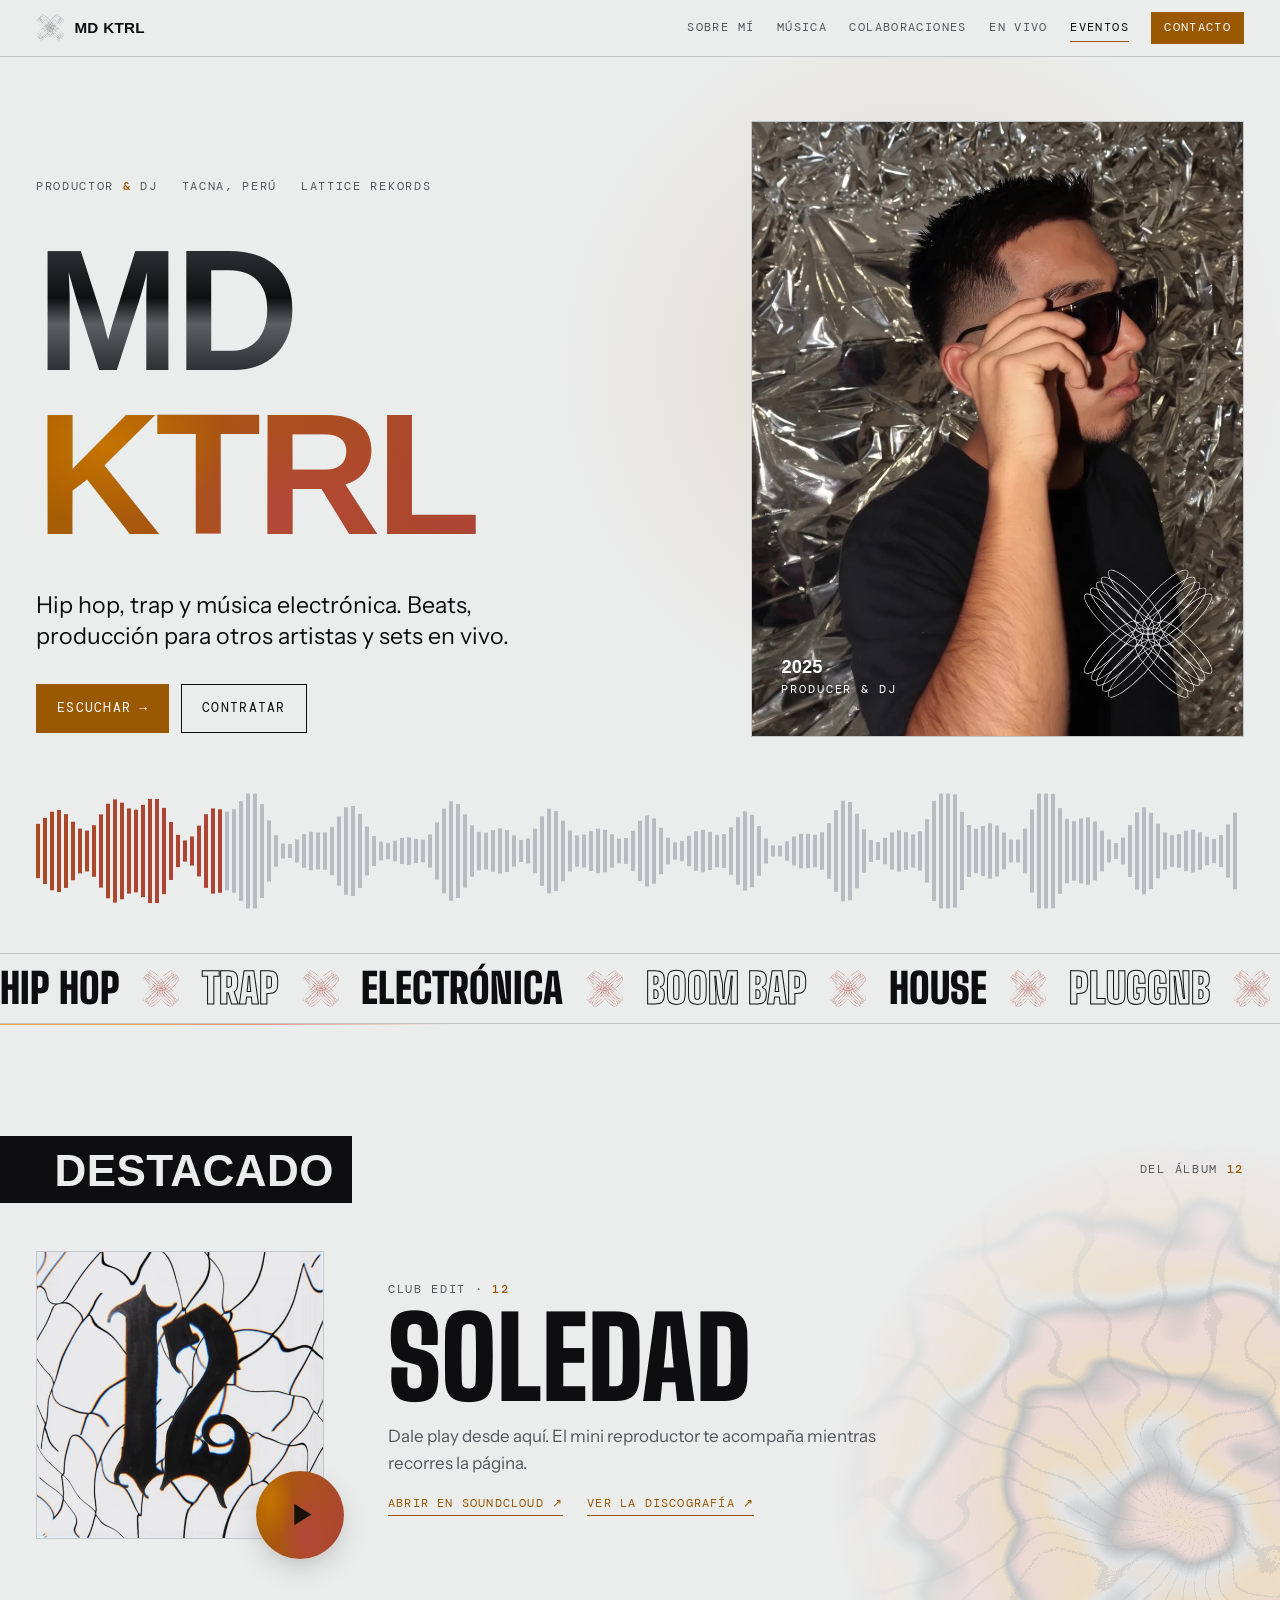
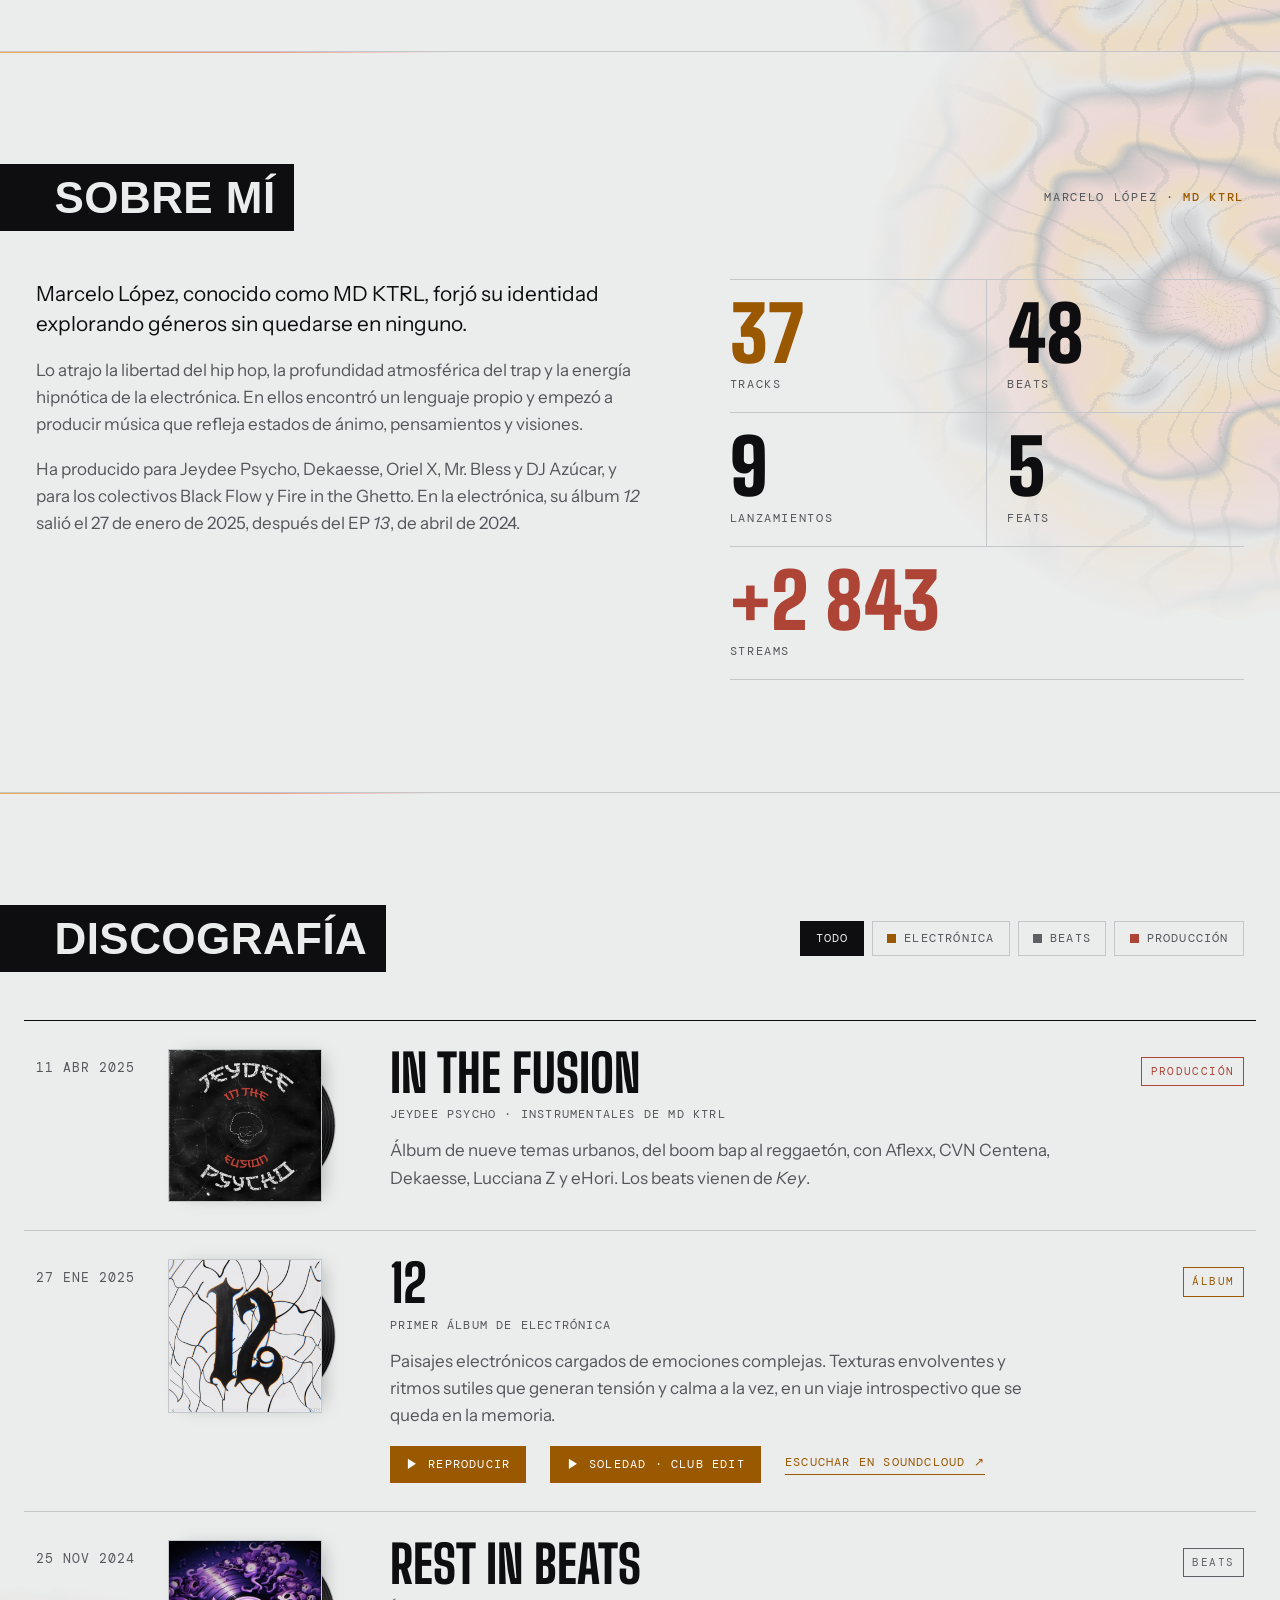
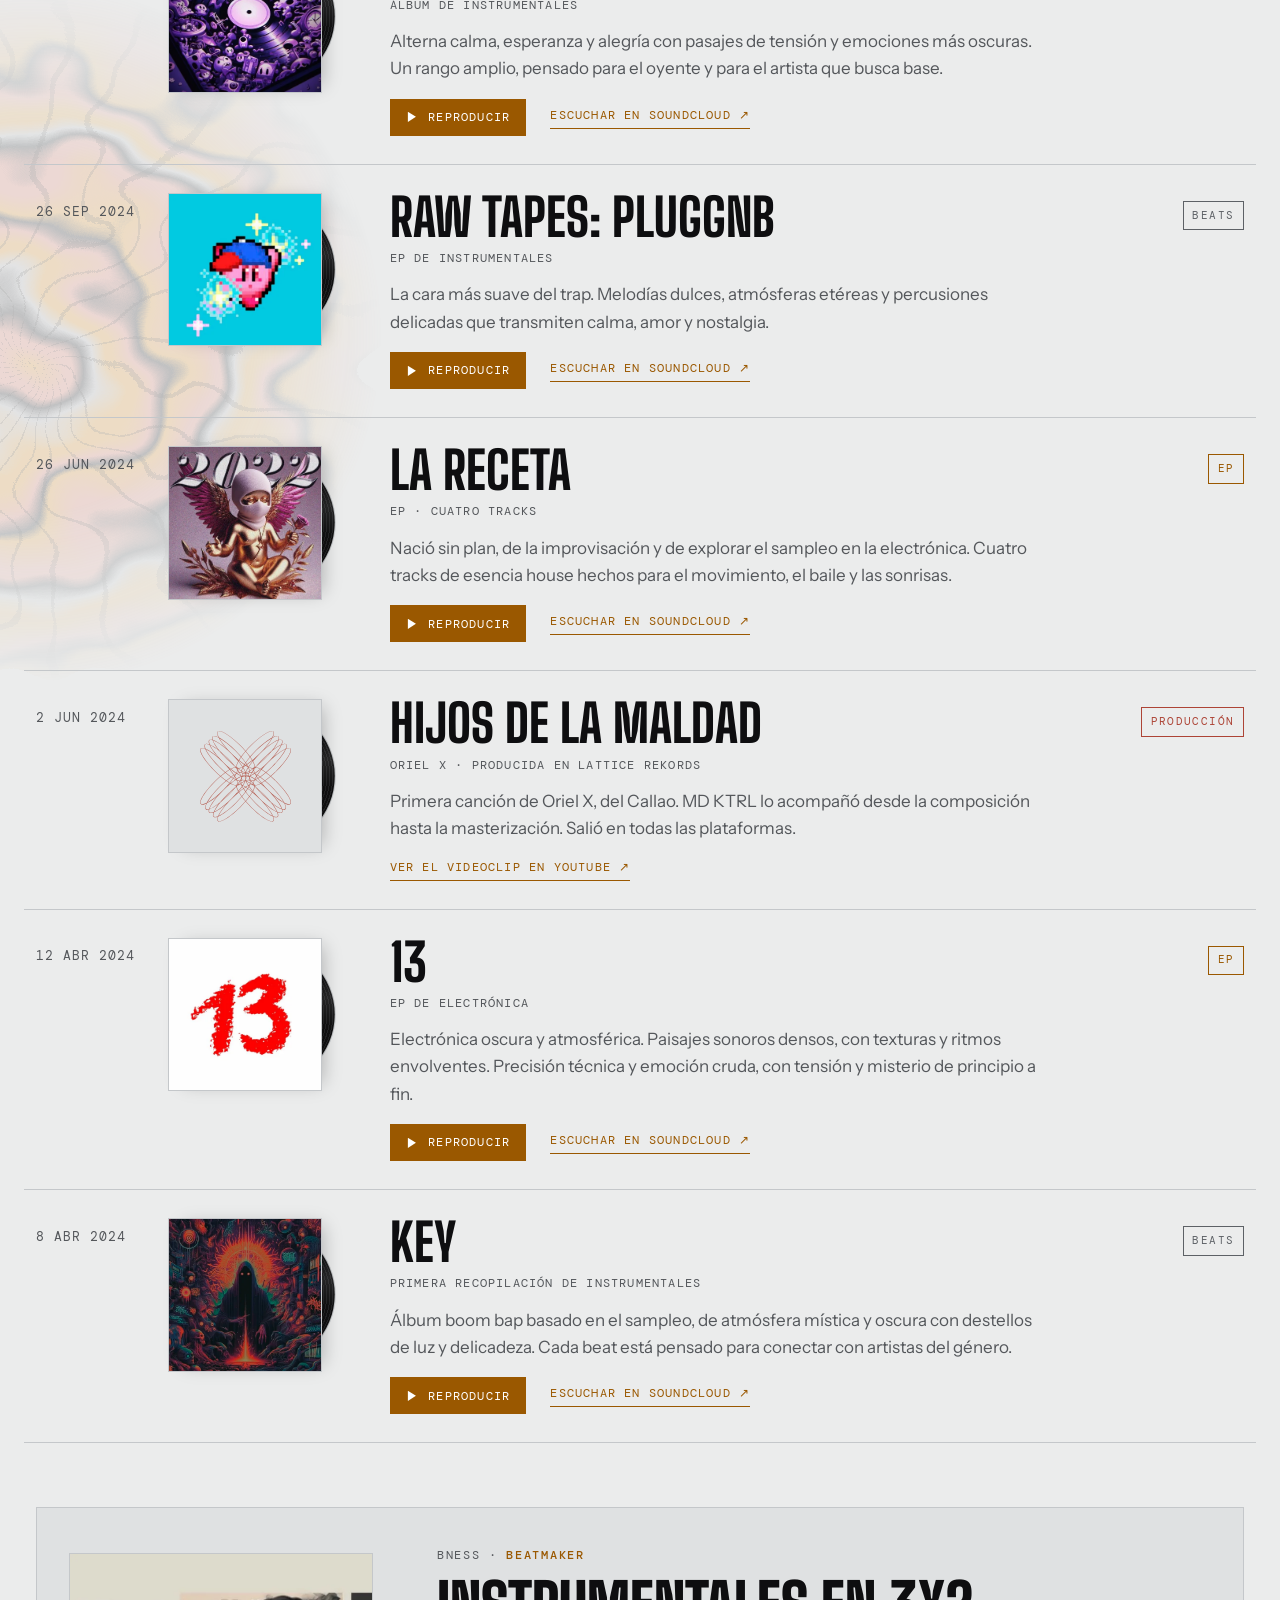
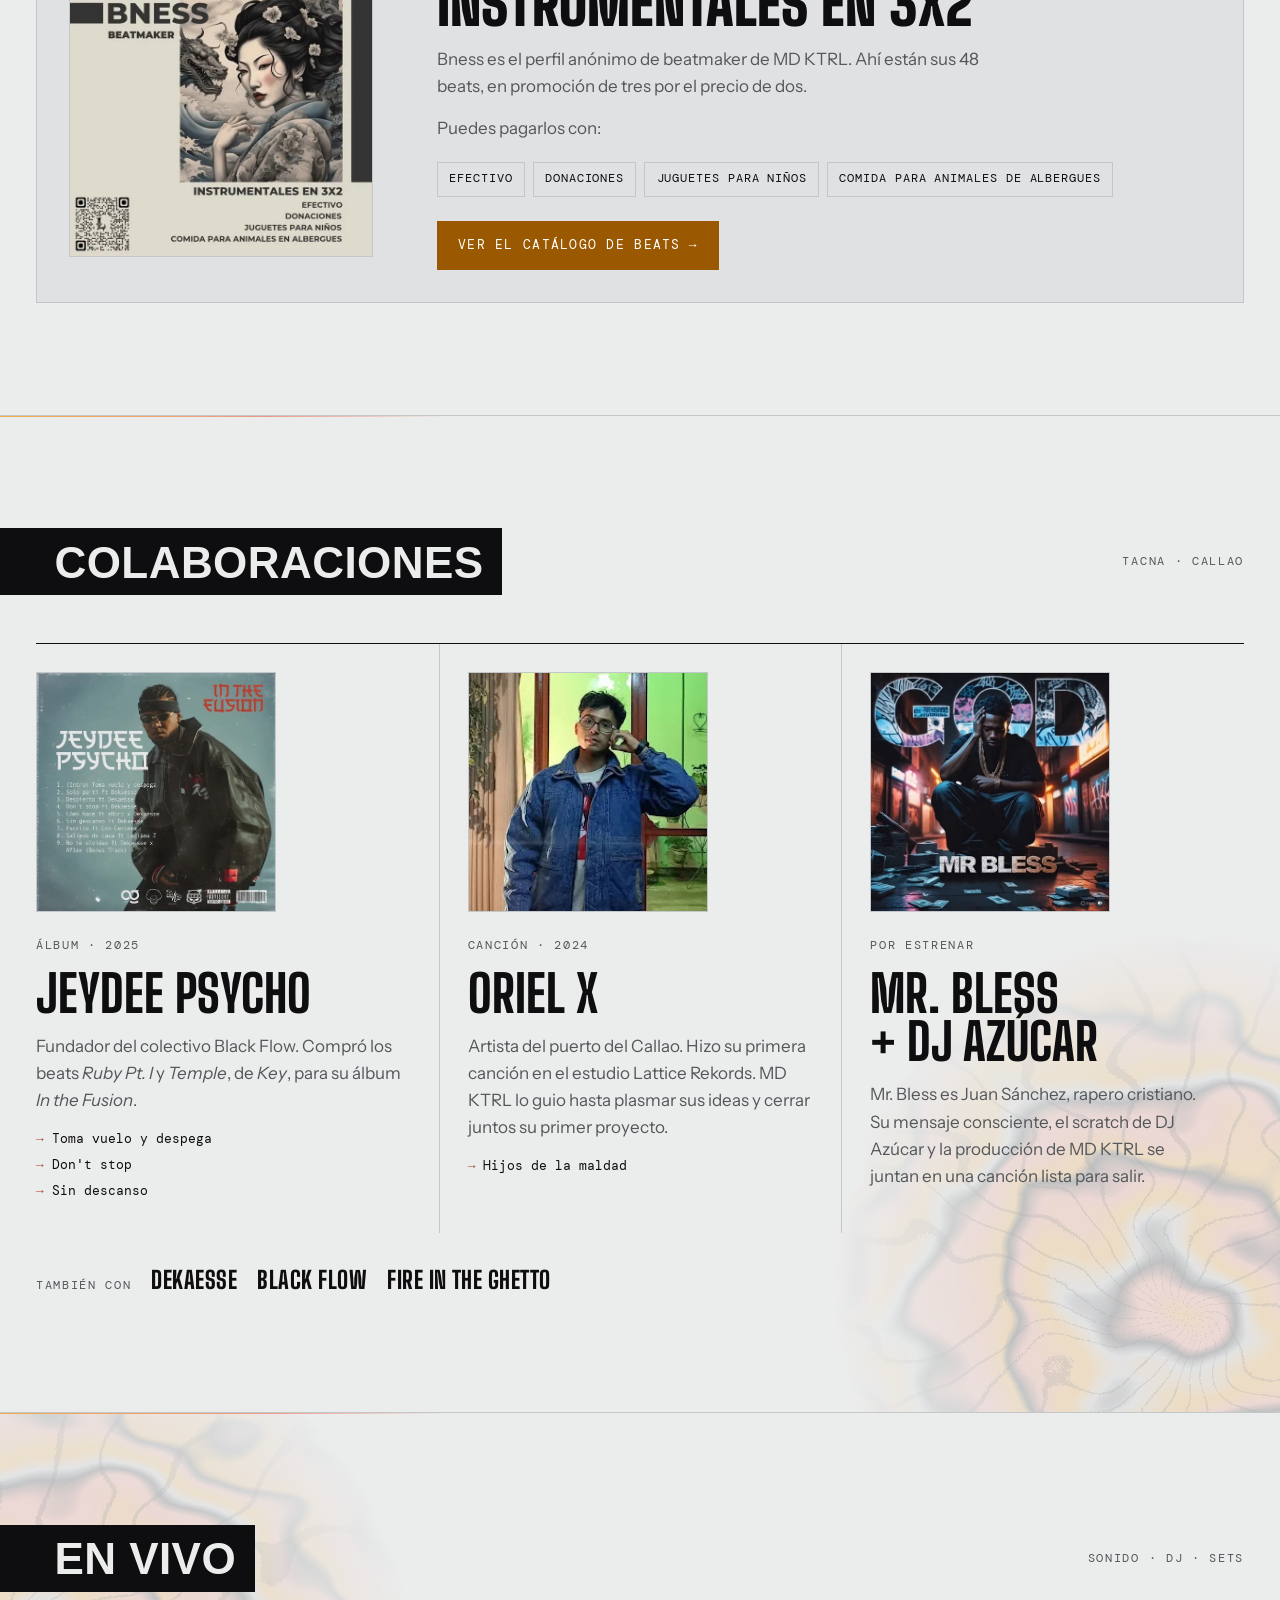
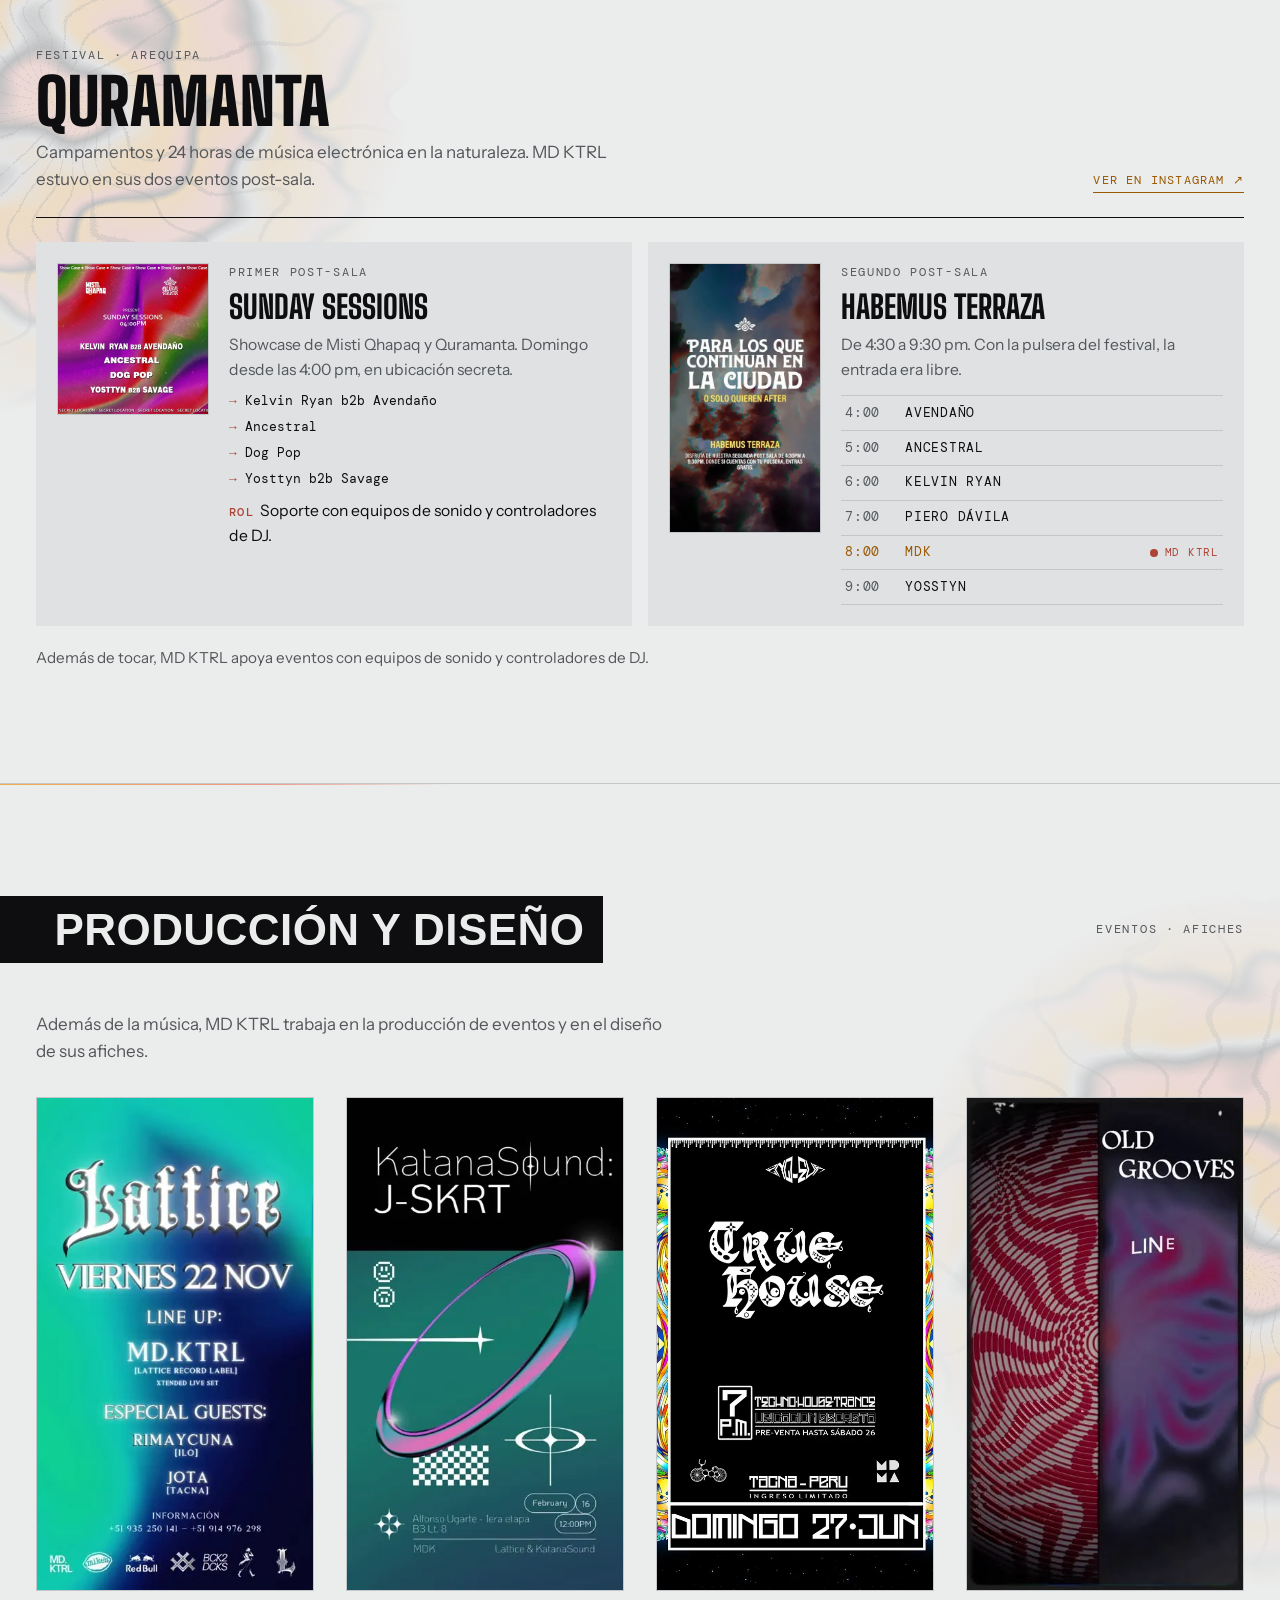
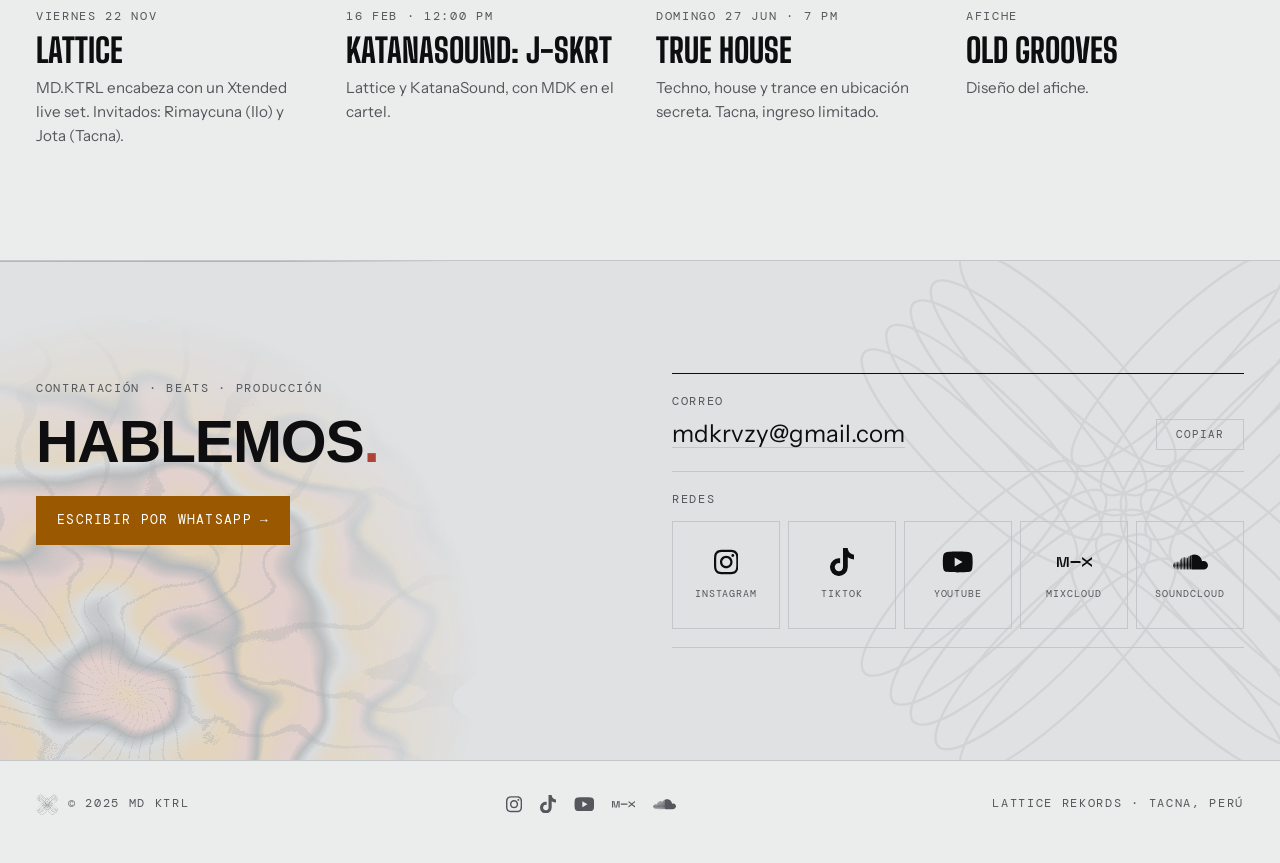
==== commit dda6c1e7: "feat(audio): reproductor propio, mini reproductor fijo y bloque destacado - Boton de play en cada la" ====
--- a/index.html
+++ b/index.html
@@ -433,6 +433,90 @@
   .log .more { grid-area: more; min-width: 0; }
 }
 
+/* Reproductor */
+.ico { display: block; width: 1em; height: 1em; fill: currentColor; flex: none; }
+.links { display: flex; flex-wrap: wrap; align-items: center; gap: .25rem 1.5rem; }
+.play {
+  display: inline-flex; align-items: center; gap: .55rem; margin-top: 1rem;
+  font-family: var(--font-mono); font-size: .75rem; letter-spacing: .1em; text-transform: uppercase;
+  padding: .55rem .95rem .55rem .7rem; color: var(--accent-ink); background: var(--accent); border: 1px solid var(--accent); cursor: pointer;
+  transition: background-color .25s, color .25s, border-color .25s, transform .3s var(--ease);
+}
+.play .ico { width: 1.1rem; height: 1.1rem; }
+.play:hover { background: var(--coral); border-color: var(--coral); }
+.play .i-q, .play .t-pause { display: none; }
+.play[aria-pressed="true"] { background: transparent; color: var(--accent); }
+.play[aria-pressed="true"]:hover { border-color: var(--coral); color: var(--coral); }
+.play[aria-pressed="true"] .i-p, .play[aria-pressed="true"] .t-play { display: none; }
+.play[aria-pressed="true"] .i-q { display: block; }
+.play[aria-pressed="true"] .t-pause { display: inline; }
+.play.big {
+  margin: 0; width: clamp(4rem, 9vw, 5.5rem); height: clamp(4rem, 9vw, 5.5rem); padding: 0; justify-content: center;
+  border: 0; border-radius: 50%; background: var(--dye); color: #17110a; box-shadow: 0 10px 30px -8px var(--shadow);
+}
+.play.big .ico { width: 42%; height: 42%; }
+.play.big .t-play, .play.big .t-pause { position: absolute; width: 1px; height: 1px; overflow: hidden; clip-path: inset(50%); }
+.play.big:hover { background: var(--dye); transform: scale(1.07); }
+.play.big[aria-pressed="true"] { background: var(--fg); color: var(--bg); }
+
+/* Destacado */
+#destacado { --dr: -16rem; --db: -12rem; --dp: 30deg; }
+.spot-card { display: grid; grid-template-columns: minmax(0, 18rem) minmax(0, 1fr); gap: 2rem clamp(1.5rem, 5vw, 4rem); align-items: center; }
+.spot-art { position: relative; aspect-ratio: 1; }
+.spot-art img { width: 100%; height: 100%; object-fit: cover; border: 1px solid var(--line); }
+.spot-art .play.big { position: absolute; right: -1.25rem; bottom: -1.25rem; }
+.spot h3 { font-family: var(--font-display); font-weight: 900; font-size: clamp(3.4rem, 9vw, 7rem); line-height: .88; text-transform: uppercase; margin-top: .5rem; }
+.spot-body p { color: var(--muted); max-width: 46ch; margin-top: 1rem; }
+@media (max-width: 700px) { .spot-card { grid-template-columns: minmax(0, 1fr); } .spot-art { max-width: 16rem; } }
+
+/* Mini reproductor fijo */
+.sc-frame { position: fixed; left: 0; bottom: 0; width: 1px; height: 1px; border: 0; opacity: 0; pointer-events: none; }
+.dock {
+  position: fixed; left: 0; right: 0; bottom: 0; z-index: 25;
+  background: color-mix(in srgb, var(--bg-2) 94%, transparent); backdrop-filter: blur(12px);
+  border-top: 1px solid var(--line);
+  padding: .65rem max(16px, env(safe-area-inset-right, 0px)) calc(.65rem + env(safe-area-inset-bottom, 0px)) max(16px, env(safe-area-inset-left, 0px));
+}
+.dock::before { content: ""; position: absolute; top: -1px; left: 0; width: 38%; height: 2px; background: linear-gradient(90deg, var(--d-amber), var(--d-coral) 60%, transparent); }
+.dock-in { max-width: 1240px; margin-inline: auto; display: grid; grid-template-columns: auto minmax(0, 1fr) minmax(0, 1.6fr) auto auto; gap: .5rem 1rem; align-items: center; }
+.dock-play, .dock-close {
+  display: grid; place-items: center; border: 1px solid var(--line); background: transparent; color: var(--fg); cursor: pointer;
+  transition: background-color .25s, color .25s, border-color .25s;
+}
+.dock-play { width: 2.75rem; height: 2.75rem; border-radius: 50%; background: var(--accent); border-color: var(--accent); color: var(--accent-ink); font-size: 1.2rem; }
+.dock-play .i-q { display: none; }
+.dock-play[aria-pressed="true"] .i-p { display: none; }
+.dock-play[aria-pressed="true"] .i-q { display: block; }
+.dock-play:hover { background: var(--coral); border-color: var(--coral); }
+.dock-close { width: 2.25rem; height: 2.25rem; font-size: 1.4rem; line-height: 1; color: var(--muted); }
+.dock-close:hover { color: var(--fg); border-color: var(--muted); }
+.dock-info { min-width: 0; display: grid; }
+.dock-info b { font-family: var(--font-display); font-weight: 800; font-size: 1.35rem; line-height: 1.05; text-transform: uppercase; overflow: hidden; text-overflow: ellipsis; white-space: nowrap; }
+.dock-info .label { overflow: hidden; text-overflow: ellipsis; white-space: nowrap; }
+.dock-seek { display: grid; grid-template-columns: auto minmax(0, 1fr) auto; gap: .75rem; align-items: center; font-family: var(--font-mono); font-size: .72rem; color: var(--muted); font-variant-numeric: tabular-nums; }
+.dock-seek input { --p: 0%; width: 100%; height: 1.5rem; margin: 0; background: none; cursor: pointer; -webkit-appearance: none; appearance: none; }
+.dock-seek input::-webkit-slider-runnable-track { height: 4px; background: linear-gradient(90deg, var(--d-amber), var(--d-coral)) 0 / var(--p) 100% no-repeat, var(--line); }
+.dock-seek input::-moz-range-track { height: 4px; background: linear-gradient(90deg, var(--d-amber), var(--d-coral)) 0 / var(--p) 100% no-repeat, var(--line); }
+.dock-seek input::-webkit-slider-thumb { -webkit-appearance: none; width: .85rem; height: .85rem; margin-top: -.3rem; border-radius: 50%; background: var(--fg); border: 0; }
+.dock-seek input::-moz-range-thumb { width: .85rem; height: .85rem; border-radius: 50%; background: var(--fg); border: 0; }
+.dock-open { font-family: var(--font-mono); font-size: .7rem; letter-spacing: .1em; text-transform: uppercase; color: var(--muted); text-decoration: none; border-bottom: 1px solid var(--line); padding-bottom: .1rem; }
+.dock-open::after { content: "\00a0\2197"; }
+.dock-open:hover { color: var(--accent); border-color: currentColor; }
+body.has-dock footer { padding-bottom: calc(3rem + 5.5rem); }
+@media (prefers-reduced-motion: no-preference) {
+  .dock:not([hidden]) { animation: dock-in .45s var(--ease) both; }
+  @keyframes dock-in { from { transform: translateY(100%); } to { transform: none; } }
+}
+@media (max-width: 700px) {
+  .dock-in { grid-template-columns: auto minmax(0, 1fr) auto; grid-template-areas: "play info close" "seek seek seek"; }
+  .dock-play { grid-area: play; }
+  .dock-info { grid-area: info; }
+  .dock-close { grid-area: close; }
+  .dock-seek { grid-area: seek; }
+  .dock-open { display: none; }
+  body.has-dock footer { padding-bottom: calc(3rem + 7rem); }
+}
+
 /* Bness */
 .bness {
   margin-top: clamp(2.5rem, 5vw, 4rem); display: grid; grid-template-columns: minmax(0, 19rem) minmax(0, 1fr);
@@ -597,6 +681,8 @@
     <feTurbulence type="fractalNoise" baseFrequency="0.008 0.011" numOctaves="2" seed="11" result="n"/>
     <feDisplacementMap in="SourceGraphic" in2="n" scale="140" xChannelSelector="R" yChannelSelector="G"/>
   </filter>
+  <symbol id="i-play" viewBox="0 0 24 24"><path d="M8 5v14l11-7z"/></symbol>
+  <symbol id="i-pause" viewBox="0 0 24 24"><path d="M6 5h4v14H6zM14 5h4v14h-4z"/></symbol>
   <symbol id="logo" viewBox="0 0 157.4 158.2"><path d="M131.9 88.3C128.8 85.1 125.6 82.2 122.5 79.5C125.6 76.9 128.8 73.9 131.9 70.7C140.1 62.6 147.1 54.2 151.5 47.1C156 39.8 157.4 34.7 155.3 32.7C154 31.4 151.5 31.5 148 32.8C149.4 29.4 149.5 26.8 148.2 25.5C146.9 24.2 144.3 24.4 140.9 25.7C142.2 22.3 142.3 19.7 141 18.4C140 17.4 138.2 17.2 135.7 17.9C136.4 15.4 136.2 13.6 135.2 12.6C133.6 11 130.3 11.5 125.6 13.8C127.8 9.2 128.3 5.7 126.7 4.1C122.6 0 105.8 10.2 88.6 27.4C85.4 30.6 82.4 33.8 79.7 36.9C77 33.8 74.1 30.6 70.9 27.4C53.7 10.2 36.9 0 32.8 4.1C31.2 5.7 31.7 9.2 33.9 13.8C29.2 11.5 25.8 11.1 24.3 12.6C23.2 13.6 23.1 15.4 23.7 17.9C21.3 17.2 19.5 17.4 18.4 18.4C17.1 19.7 17.3 22.3 18.6 25.7C15.2 24.4 12.6 24.2 11.3 25.5C10 26.8 10.1 29.3 11.4 32.8C8 31.5 5.5 31.4 4.1 32.7C0 36.8 10.3 53.5 27.5 70.7C30.7 73.9 33.9 76.9 37 79.5C33.9 82.2 30.7 85.1 27.5 88.3C10.3 105.5 0 122.3 4.2 126.4C5.7 128 9.2 127.5 13.8 125.2C11.6 129.8 11 133.3 12.6 134.9C13.7 135.9 15.5 136 17.9 135.4C17.3 137.8 17.4 139.6 18.4 140.7C19.7 141.9 22.2 141.9 25.7 140.5C24.4 144 24.3 146.5 25.6 147.8C26.9 149.1 29.5 149 32.9 147.7C31.6 151.1 31.4 153.6 32.8 154.9C33.4 155.5 34.3 155.8 35.4 155.8C41.9 155.8 56.2 146.2 70.9 131.6C74.1 128.5 77 125.3 79.7 122.2C82.4 125.3 85.4 128.5 88.6 131.6C103.2 146.2 117.5 155.8 124 155.8C125.2 155.8 126.1 155.5 126.7 154.9C128 153.6 127.9 151.1 126.6 147.7C130 149 132.6 149.1 133.9 147.8C135.2 146.5 135.1 144 133.7 140.5C137.2 141.9 139.7 141.9 141 140.7C142.1 139.6 142.2 137.8 141.5 135.4C144 136 145.8 135.9 146.8 134.9C148.4 133.3 147.9 129.8 145.7 125.2C150.3 127.5 153.7 128 155.3 126.4C157.4 124.4 156 119.3 151.5 112C147.1 104.9 140.1 96.5 131.9 88.3ZM154.8 33.2C156.6 34.9 155.1 39.8 150.9 46.7C146.5 53.8 139.6 62.1 131.4 70.2C128.3 73.4 125.1 76.4 121.9 79.1C119.4 76.9 116.9 74.9 114.5 73.1C117.9 70.2 121.4 67 124.8 63.6C136.2 52.3 144.5 41.2 147.7 33.7C151.1 32.3 153.6 32 154.8 33.2ZM105.1 91.2C102.4 89 99.7 87 97.2 85.3C98.2 84.8 99.2 84.2 100.3 83.5C102 85.8 103.8 88.3 105.9 90.8C105.6 90.9 105.4 91.1 105.1 91.2ZM106.4 91.3C107.3 92.5 108.3 93.6 109.3 94.7C108.1 93.7 106.9 92.7 105.7 91.7C105.9 91.6 106.1 91.5 106.4 91.3ZM91 105.6C88.5 103.6 86.1 101.7 83.7 100.1C84.4 99 85 98 85.5 97C87.2 99.5 89.2 102.1 91.4 104.9C91.3 105.1 91.2 105.4 91 105.6ZM91.9 105.4C92.9 106.6 93.9 107.8 95 109C93.8 108 92.7 107 91.6 106.1C91.7 105.9 91.8 105.7 91.9 105.4ZM68 104.9C70.3 102.1 72.3 99.5 74 97C74.5 98 75.1 99 75.7 100.1C73.4 101.7 71 103.6 68.5 105.6C68.3 105.4 68.2 105.1 68 104.9ZM67.9 106.1C66.8 107 65.6 108 64.5 109C65.5 107.8 66.6 106.6 67.5 105.4C67.7 105.7 67.8 105.9 67.9 106.1ZM53.6 90.8C55.7 88.3 57.5 85.8 59.1 83.5C60.2 84.2 61.2 84.8 62.2 85.3C59.7 87 57.1 89 54.4 91.2C54.1 91.1 53.8 90.9 53.6 90.8ZM53.8 91.7C52.6 92.7 51.4 93.7 50.2 94.7C51.2 93.6 52.2 92.5 53.1 91.3C53.3 91.5 53.5 91.6 53.8 91.7ZM54.4 67.9C57.6 70.5 60.8 72.9 63.7 74.8C63.6 74.9 63.5 75 63.5 75.2C62.4 75.7 61.3 76.3 60.2 77C58.3 74.3 56.1 71.4 53.6 68.3C53.8 68.2 54.1 68 54.4 67.9ZM53.1 67.7C52.2 66.6 51.2 65.5 50.2 64.3C51.4 65.4 52.6 66.4 53.8 67.4C53.5 67.5 53.3 67.6 53.1 67.7ZM67.6 54.9C70.2 58 72.4 61.1 74.3 63.8C70 65.9 67 66.3 65.7 65C64.2 63.6 65 60 67.6 54.9ZM68.5 53.4C71.5 55.9 74.4 58.1 77.2 60C76.5 61.2 75.9 62.3 75.4 63.3C75.2 63.4 75.1 63.4 74.9 63.5C73 60.6 70.7 57.4 68 54.2C68.2 54 68.3 53.7 68.5 53.4ZM67.5 53.6C66.5 52.4 65.5 51.2 64.4 50C65.6 51 66.8 52 67.9 53C67.8 53.2 67.7 53.4 67.5 53.6ZM91.4 54.2C88.8 57.4 86.5 60.6 84.5 63.5C84.4 63.4 84.2 63.4 84.1 63.3C83.6 62.3 82.9 61.2 82.2 60C85 58.1 88 55.9 91 53.4C91.2 53.7 91.3 54 91.4 54.2ZM91.6 53C92.7 52 93.9 51 95 50C94 51.2 92.9 52.4 91.9 53.6C91.8 53.4 91.7 53.2 91.6 53ZM93.8 65C92.5 66.3 89.4 65.9 85.2 63.8C87 61.1 89.3 58 91.8 54.9C94.5 60 95.2 63.6 93.8 65ZM105.9 68.3C103.4 71.4 101.1 74.3 99.3 77C98.2 76.3 97.1 75.7 96 75.2C95.9 75 95.9 74.9 95.8 74.8C98.7 72.9 101.8 70.5 105.1 67.9C105.4 68 105.6 68.2 105.9 68.3ZM105.7 67.4C106.9 66.4 108.1 65.4 109.3 64.3C108.3 65.5 107.3 66.6 106.4 67.7C106.1 67.6 105.9 67.5 105.7 67.4ZM95.5 85C95.6 85.1 95.7 85.1 95.8 85.2C95.6 85.3 95.4 85.4 95.2 85.5C95.3 85.3 95.4 85.1 95.5 85ZM90.5 92.7C89.6 92.1 88.7 91.5 87.8 90.9C88.1 89.6 88.1 88.5 87.9 87.6C88.2 87.7 88.6 87.8 89.1 87.8C89.1 87.8 89.1 87.9 89.1 87.9C90.1 89.4 91.2 91 92.4 92.7C91.8 92.6 91.2 92.6 90.5 92.7ZM93 93.6C93.5 94.2 94 94.8 94.5 95.5C94.5 95.5 94.5 95.5 94.5 95.6C93.4 94.8 92.4 94 91.4 93.3C92 93.3 92.6 93.4 93 93.6ZM85.4 95.6C85.3 95.4 85.3 95.3 85.2 95.2C85.4 95.2 85.5 95.1 85.7 95C85.6 95.2 85.5 95.4 85.4 95.6ZM84.8 94.6C83.2 92.2 81.9 89.9 80.9 87.9C82.8 88.7 84.8 89.9 87.1 91.3C86.8 92.1 86.5 93 86.1 94C85.7 94.2 85.2 94.4 84.8 94.6ZM79.7 97.4C79.7 97.4 79.7 97.4 79.6 97.4C78.1 96.4 76.7 95.6 75.3 95C77.1 92.2 78.5 89.7 79.5 87.4C79.6 87.4 79.7 87.4 79.7 87.3C79.8 87.4 79.9 87.4 80 87.4C80.9 89.7 82.3 92.2 84.1 95C82.8 95.6 81.4 96.4 79.9 97.4C79.8 97.4 79.8 97.4 79.7 97.4ZM73.8 95C73.9 95.1 74.1 95.2 74.3 95.2C74.2 95.3 74.1 95.4 74.1 95.6C74 95.4 73.9 95.2 73.8 95ZM73.4 94C72.9 93 72.6 92.1 72.4 91.3C74.6 89.9 76.7 88.7 78.5 87.9C77.6 89.9 76.3 92.2 74.7 94.6C74.2 94.4 73.8 94.2 73.4 94ZM67.1 92.7C68.3 91 69.4 89.4 70.3 87.9C70.3 87.9 70.4 87.8 70.4 87.8C70.8 87.8 71.2 87.7 71.6 87.6C71.3 88.5 71.4 89.6 71.6 90.9C70.8 91.5 69.9 92.1 68.9 92.7C68.3 92.6 67.6 92.6 67.1 92.7ZM68.1 93.3C67.1 94 66 94.8 65 95.6C65 95.5 65 95.5 65 95.5C65.5 94.8 66 94.2 66.5 93.6C66.9 93.4 67.3 93.3 67.9 93.3C67.9 93.3 68 93.3 68.1 93.3ZM64.2 85.5C64 85.4 63.9 85.3 63.7 85.2C63.8 85.1 63.9 85.1 64 85C64.1 85.1 64.2 85.3 64.2 85.5ZM64 75.7C64.2 75.6 64.4 75.5 64.6 75.4C67.3 77.1 69.7 78.4 71.8 79.3C71.9 79.4 71.9 79.6 72 79.7C69.7 80.7 67.1 82.1 64.3 83.9C63.6 82.5 62.8 81.1 61.8 79.5C62.6 78.2 63.4 76.9 64 75.7ZM61.4 78.8C61.1 78.4 60.8 78 60.6 77.6C61.4 77.1 62.1 76.7 62.8 76.3C62.4 77.1 61.9 78 61.4 78.8ZM79.7 61.6C79.8 61.6 79.8 61.7 79.9 61.7C81.2 62.5 82.4 63.2 83.6 63.8C83.7 64 83.8 64.3 83.9 64.5C83.7 64.8 83.5 65.1 83.3 65.4C81.7 67.9 80.5 70.2 79.7 72.2C78.9 70.2 77.7 67.9 76.2 65.4C76 65.1 75.8 64.8 75.6 64.5C75.7 64.3 75.8 64 75.9 63.8C77.1 63.2 78.3 62.5 79.6 61.7C79.7 61.7 79.7 61.6 79.7 61.6ZM84.8 64.4C88.1 66 90.6 66.6 92.4 66.4C90.4 67.8 88.5 69.1 86.6 70.2C86.4 68.6 85.8 66.7 84.7 64.5C84.8 64.5 84.8 64.5 84.8 64.4ZM94.8 74.6C93.4 73.9 92.1 73.4 91 73.1C91 73 91 72.9 91.1 72.9C91.7 71.9 92.4 70.8 93.1 69.8C93.4 71.1 94 72.7 94.9 74.5C94.8 74.5 94.8 74.5 94.8 74.6ZM87.2 90.5C84.8 89 82.6 87.8 80.7 87C83.5 86 85.6 85.9 86.6 86.9C87.4 87.6 87.5 88.9 87.2 90.5ZM72.8 86.9C73.9 85.9 76 86 78.8 87C76.8 87.8 74.6 89 72.2 90.5C71.9 88.9 72.1 87.6 72.8 86.9ZM72.3 86.4C72 86.8 71.4 87 70.8 87.1C71.6 85.7 72.4 84.4 73 83.2C73.2 84.6 73 85.8 72.3 86.4ZM79.2 86.4C76.8 85.5 74.9 85.3 73.6 85.7C73.8 84.8 73.8 83.6 73.5 82.1C73.8 81.4 74 80.8 74.2 80.2C76.1 80.7 77.6 80.9 78.8 80.5C78.4 81.8 78.6 83.6 79.4 85.9C79.3 86 79.2 86.2 79.2 86.4ZM72.3 78.8C71.7 77.2 70.7 75.4 69.6 73.5C71.5 73.1 72.9 73.2 73.7 74C74.6 74.9 74.6 76.6 73.9 79C73.7 79 73.6 79.1 73.4 79.2C73.1 79 72.7 78.9 72.3 78.8ZM71.4 78.3C69.6 77.5 67.6 76.4 65.4 75C66.7 74.4 67.8 74 68.9 73.7C69.9 75.4 70.7 76.9 71.4 78.3ZM84.8 78.8C83.1 78.3 81.7 78.2 80.7 78.6C81 77.6 81 76.2 80.5 74.5C82.2 74.9 83.6 75 84.6 74.7C84.3 75.7 84.3 77.1 84.8 78.8ZM74.9 74.7C75.9 75 77.3 74.9 79 74.5C78.5 76.2 78.4 77.6 78.8 78.6C77.7 78.2 76.4 78.3 74.7 78.8C75.1 77.1 75.2 75.7 74.9 74.7ZM79.2 79.5C78.2 80.2 76.6 80.2 74.5 79.5C76.6 78.9 78.2 78.9 79.2 79.5ZM85 79.5C82.9 80.2 81.3 80.2 80.3 79.5C81.3 78.9 82.9 78.9 85 79.5ZM80.8 73.9C82.4 73.3 84.1 72.5 86 71.4C86 72.3 85.8 73 85.3 73.5C84.5 74.3 82.9 74.4 80.8 73.9ZM79.7 79C79.1 78 79.1 76.4 79.7 74.3C80.4 76.4 80.4 78 79.7 79ZM74.2 73.5C73.7 73 73.5 72.3 73.4 71.4C75.3 72.5 77.1 73.3 78.6 73.9C76.6 74.4 75 74.3 74.2 73.5ZM73.4 79.9C73.5 79.9 73.5 79.9 73.6 80C73.5 80.3 73.3 80.6 73.2 81C73.1 80.7 73 80.4 72.9 80.1C73 80 73.2 80 73.4 79.9ZM79.7 80.1C80.4 81.1 80.4 82.7 79.7 84.8C79.1 82.7 79.1 81.1 79.7 80.1ZM86.5 83.2C87.1 84.4 87.8 85.7 88.7 87.1C88 87 87.5 86.8 87.1 86.4C86.5 85.8 86.3 84.6 86.5 83.2ZM85.9 85.7C84.6 85.3 82.7 85.5 80.3 86.4C80.2 86.2 80.2 86 80.1 85.9C80.9 83.6 81.1 81.8 80.7 80.5C81.8 80.9 83.4 80.7 85.2 80.2C85.4 80.8 85.7 81.4 86 82.1C85.6 83.6 85.6 84.8 85.9 85.7ZM85.9 80C85.9 79.9 86 79.9 86.1 79.9C86.2 80 86.4 80 86.6 80.1C86.5 80.4 86.4 80.7 86.3 81C86.1 80.6 86 80.3 85.9 80ZM86.1 79.2C85.9 79.1 85.7 79 85.6 79C84.8 76.6 84.9 74.9 85.8 74C86.6 73.2 88 73.1 89.9 73.5C88.7 75.4 87.8 77.2 87.1 78.8C86.8 78.9 86.4 79 86.1 79.2ZM90.6 73.7C91.6 74 92.8 74.4 94.1 75C91.9 76.4 89.9 77.5 88.1 78.3C88.7 76.9 89.6 75.4 90.6 73.7ZM90.5 72.5C90.4 72.6 90.3 72.8 90.3 72.9C88.7 72.5 87.5 72.5 86.5 72.8C86.7 72.3 86.8 71.7 86.7 71C88.7 69.9 90.7 68.5 92.9 66.9C92.8 67.5 92.9 68.1 92.9 68.8C92.1 70.1 91.2 71.3 90.5 72.5ZM86 70.6C83.8 71.8 81.9 72.8 80.2 73.4C80.1 73.3 80.1 73.3 80.1 73.2C80.9 71 82.4 68.3 84.3 65.2C85.3 67.4 85.8 69.2 86 70.6ZM79.4 73.2C79.3 73.3 79.3 73.3 79.3 73.4C77.6 72.8 75.6 71.8 73.5 70.6C73.6 69.2 74.2 67.4 75.2 65.2C77.1 68.3 78.5 71 79.4 73.2ZM74.7 64.5C73.7 66.7 73 68.6 72.8 70.2C71 69.1 69.1 67.8 67 66.4C68.8 66.6 71.4 66 74.7 64.4C74.7 64.5 74.7 64.5 74.7 64.5ZM72.8 71C72.7 71.7 72.8 72.3 73 72.8C72 72.5 70.7 72.5 69.2 72.9C69.1 72.8 69.1 72.6 69 72.5C68.2 71.3 67.4 70.1 66.5 68.8C66.6 68.1 66.6 67.5 66.6 67C68.7 68.5 70.8 69.9 72.8 71ZM68.4 72.9C68.4 72.9 68.5 73 68.5 73.1C67.4 73.4 66.1 73.9 64.7 74.6C64.7 74.5 64.6 74.5 64.6 74.5C65.4 72.7 66 71.1 66.3 69.8C67.1 70.8 67.8 71.9 68.4 72.9ZM72.2 80.4C72.4 80.9 72.6 81.5 72.7 82C72 83.6 71.1 85.3 69.9 87.1C68.7 87.1 67.1 86.7 65.2 85.9C65 85.5 64.8 85 64.6 84.6C67.4 82.8 70 81.3 72.2 80.4ZM69.5 87.8C68.6 89.2 67.6 90.7 66.5 92.3C66.8 90.9 66.4 89 65.6 86.8C67.1 87.4 68.4 87.7 69.5 87.8ZM71.8 91.7C72 92.3 72.2 93 72.5 93.7C71.6 93.3 70.7 93.1 70 92.9C70.6 92.5 71.2 92.1 71.8 91.7ZM87.7 91.7C88.3 92.1 88.9 92.5 89.5 92.9C88.7 93.1 87.9 93.3 87 93.7C87.3 93 87.5 92.3 87.7 91.7ZM89.9 87.8C91.1 87.7 92.4 87.4 93.9 86.8C93 89 92.7 90.9 92.9 92.3C91.8 90.7 90.8 89.2 89.9 87.8ZM89.5 87.1C88.4 85.3 87.4 83.6 86.7 82C86.9 81.5 87 80.9 87.2 80.4C89.5 81.3 92 82.8 94.9 84.6C94.7 85 94.5 85.5 94.3 85.9C92.4 86.7 90.8 87.1 89.5 87.1ZM87.5 79.7C87.6 79.6 87.6 79.4 87.7 79.3C89.8 78.4 92.2 77.1 94.9 75.4C95.1 75.5 95.3 75.6 95.5 75.7C96.1 76.9 96.8 78.2 97.7 79.5C96.7 81.1 95.9 82.5 95.2 83.9C92.4 82.1 89.8 80.7 87.5 79.7ZM96.6 76.3C97.4 76.7 98.1 77.1 98.9 77.6C98.6 78 98.4 78.4 98.1 78.8C97.6 78 97.1 77.1 96.6 76.3ZM95.5 74.1C94.5 72.1 93.9 70.4 93.7 69C94.6 67.6 95.7 66.2 96.8 64.8C98.6 64.9 101.3 65.8 104.4 67.5C101.3 70 98.3 72.2 95.5 74.1ZM95.8 64.8C95 65.9 94.3 66.9 93.5 67.9C93.5 67.3 93.6 66.8 93.8 66.3C94.4 65.8 95.1 65.4 95.8 64.8C95.8 64.8 95.8 64.8 95.8 64.8ZM83 62.7C82.2 62.3 81.3 61.8 80.4 61.2C80.8 60.9 81.2 60.7 81.6 60.4C82.1 61.2 82.6 62 83 62.7ZM79.7 60.8C79.2 60.5 78.7 60.1 78.2 59.8C78.7 59 79.2 58.2 79.7 57.4C80.3 58.2 80.8 59 81.3 59.8C80.8 60.1 80.2 60.5 79.7 60.8ZM79.1 61.2C78.2 61.8 77.3 62.3 76.5 62.7C76.9 62 77.3 61.2 77.8 60.4C78.2 60.7 78.7 60.9 79.1 61.2ZM65.7 66.3C65.9 66.8 65.9 67.3 65.9 67.9C65.2 66.9 64.4 65.9 63.6 64.8C63.6 64.8 63.7 64.8 63.7 64.8C64.4 65.3 65 65.8 65.7 66.3ZM65.8 69C65.6 70.4 64.9 72.1 64 74.1C61.2 72.2 58.2 70 55.1 67.5C58.2 65.8 60.8 64.9 62.7 64.8C63.8 66.2 64.8 67.6 65.8 69ZM60.9 79.5C60.3 80.5 59.6 81.5 58.9 82.5C58 82 57 81.3 56 80.6C57.3 79.7 58.6 78.8 59.9 78C60.3 78.5 60.6 79 60.9 79.5ZM61.4 80.2C62.2 81.7 63 83 63.7 84.3C63.4 84.5 63.2 84.6 62.9 84.8C61.8 84.3 60.7 83.6 59.5 82.9C60.2 82 60.8 81.1 61.4 80.2ZM63 85.7C63.6 85.9 64.1 86.2 64.7 86.4C66.1 89.8 66.4 92.4 65.2 93.5C63.7 95.1 60 94.2 55.1 91.6C57.8 89.3 60.5 87.4 63 85.7ZM69.2 93.4C70.2 93.6 71.4 94 72.8 94.6C73.1 95.1 73.3 95.7 73.6 96.2C71.9 98.7 69.9 101.4 67.6 104.1C66 101 65.1 98.4 65 96.5C66.4 95.4 67.8 94.4 69.2 93.4ZM74.4 96.3C74.6 96.1 74.8 95.8 75 95.6C76.2 96.2 77.6 97 79.1 97.9C78.2 98.4 77.3 99 76.3 99.7C75.6 98.5 75 97.4 74.4 96.3ZM79.7 98.3C80.7 98.9 81.7 99.6 82.8 100.3C81.9 101.7 80.9 103.2 79.7 104.8C78.6 103.2 77.6 101.7 76.7 100.3C77.7 99.6 78.7 98.9 79.7 98.3ZM80.4 97.9C81.9 97 83.2 96.2 84.5 95.6C84.7 95.8 84.9 96.1 85 96.3C84.5 97.4 83.9 98.5 83.1 99.7C82.2 99 81.3 98.4 80.4 97.9ZM85.9 96.2C86.1 95.7 86.4 95.1 86.6 94.6C88 94 89.2 93.6 90.3 93.4C91.7 94.4 93.1 95.4 94.5 96.5C94.4 98.4 93.5 101 91.8 104.2C89.6 101.4 87.6 98.7 85.9 96.2ZM94.8 86.4C95.3 86.2 95.9 85.9 96.5 85.7C99 87.4 101.6 89.3 104.4 91.6C101.1 93.3 98.4 94.3 96.5 94.3C95.5 94.3 94.8 94.1 94.3 93.5C93.1 92.4 93.4 89.8 94.8 86.4ZM96.6 84.8C96.3 84.6 96.1 84.5 95.8 84.3C96.5 83 97.2 81.7 98.1 80.2C98.7 81.1 99.3 82 99.9 82.9C98.8 83.6 97.6 84.3 96.6 84.8ZM98.6 79.5C98.9 79 99.2 78.5 99.5 78C100.8 78.8 102.1 79.7 103.5 80.6C102.5 81.3 101.5 82 100.6 82.5C99.8 81.5 99.2 80.5 98.6 79.5ZM99.9 77.4C101.8 74.7 104 71.7 106.5 68.7C108.6 69.9 110.9 71.4 113.3 73.2C110.1 75.8 107 78.2 104.1 80.2C102.7 79.2 101.3 78.3 99.9 77.4ZM107 68.1C110.2 64.3 113.7 60.4 117.7 56.5C128.4 45.8 139.3 37.5 146.7 34.1C143.3 41.5 135 52.4 124.3 63.1C120.8 66.6 117.3 69.8 113.9 72.7C111.5 70.9 109.1 69.4 107 68.1ZM117.1 56C113.1 60 109 63.8 105 67C101.9 65.3 99.3 64.4 97.3 64.2C97.6 63.7 97.9 63.3 98.2 62.9C102.6 59.4 107.2 55.3 111.8 50.7C116.3 46.2 120.5 41.6 124 37.2C129.9 32.5 135.3 28.9 139.6 27C136.1 34.3 127.9 45.3 117.1 56ZM100.7 59.9C103.7 56.4 107 52.9 110.5 49.3C114.1 45.8 117.7 42.5 121.1 39.6C118.2 43.1 114.9 46.6 111.3 50.2C107.8 53.7 104.2 57 100.7 59.9ZM123.6 36.6C119.2 40.1 114.6 44.2 110 48.8C105.5 53.3 101.4 57.9 97.8 62.3C97 63 96.2 63.6 95.4 64.2C95.2 64.2 95.1 64.3 95 64.3C95.7 62.3 94.7 58.8 92.3 54.3C95.6 50.4 99.3 46.3 103.4 42.2C111.5 34.1 119.9 27.2 127 22.8C129.9 21 132.5 19.7 134.7 18.9C133.9 21.1 132.6 23.7 130.8 26.6C128.8 29.7 126.4 33.1 123.6 36.6ZM102.9 41.7C99 45.6 95 49.2 91.2 52.4C91 51.9 90.7 51.5 90.5 51.1C89.6 49.8 88.7 48.4 87.7 47C90.7 43.5 94 39.9 97.5 36.4C107 27 116.7 19.4 123.9 15.4C119.9 22.6 112.3 32.3 102.9 41.7ZM89.9 51.5C90.1 51.9 90.4 52.4 90.6 52.8C87.6 55.3 84.7 57.5 81.9 59.4C81.3 58.6 80.8 57.7 80.2 56.8C82.2 53.9 84.6 50.8 87.2 47.6C88.2 48.9 89.1 50.2 89.9 51.5ZM79.7 56.2C77.7 53.2 75.3 50.2 72.6 47C74.7 44.1 77.1 41.1 79.7 38C82.4 41.1 84.8 44.1 86.8 47C84.2 50.2 81.8 53.2 79.7 56.2ZM79.3 56.8C78.7 57.7 78.1 58.6 77.6 59.4C74.8 57.5 71.9 55.3 68.8 52.8C69.1 52.4 69.3 51.9 69.6 51.5C70.4 50.2 71.3 48.9 72.2 47.6C74.9 50.8 77.3 53.9 79.3 56.8ZM69 51.1C68.8 51.5 68.5 51.9 68.3 52.4C64.4 49.2 60.5 45.6 56.6 41.7C47.2 32.3 39.6 22.6 35.6 15.4C42.8 19.4 52.5 27 61.9 36.4C65.5 39.9 68.8 43.5 71.8 47C70.8 48.4 69.8 49.8 69 51.1ZM67.2 54.3C64.7 58.8 63.8 62.3 64.5 64.3C64.4 64.3 64.2 64.2 64.1 64.2C63.3 63.6 62.5 63 61.6 62.3C58.1 57.9 54 53.3 49.5 48.8C44.8 44.2 40.2 40.1 35.9 36.6C33.1 33.1 30.6 29.7 28.7 26.6C26.9 23.7 25.6 21.1 24.8 18.9C26.9 19.7 29.5 21 32.5 22.8C39.6 27.2 48 34.1 56.1 42.2C60.2 46.3 63.9 50.4 67.2 54.3ZM58.8 59.9C55.3 57 51.7 53.7 48.1 50.2C44.6 46.6 41.3 43.1 38.3 39.6C41.8 42.5 45.4 45.8 49 49.3C52.5 52.9 55.8 56.4 58.8 59.9ZM47.6 50.7C52.3 55.3 56.9 59.4 61.2 62.9C61.6 63.3 61.9 63.7 62.2 64.2C60.2 64.4 57.5 65.3 54.5 67C50.5 63.8 46.4 60 42.3 56C31.6 45.3 23.3 34.3 19.9 27C24.1 28.9 29.6 32.5 35.5 37.2C39 41.6 43.1 46.2 47.6 50.7ZM52.5 68.1C50.3 69.4 48 70.9 45.6 72.7C42.2 69.8 38.7 66.6 35.2 63.1C27 55 20.1 46.6 15.7 39.6C14.5 37.6 13.5 35.8 12.8 34.1C20.1 37.5 31.1 45.8 41.8 56.5C45.7 60.4 49.3 64.3 52.5 68.1ZM52.9 68.7C55.5 71.7 57.7 74.7 59.5 77.4C58.2 78.3 56.8 79.2 55.4 80.2C52.5 78.2 49.4 75.8 46.2 73.2C48.6 71.4 50.8 69.9 52.9 68.7ZM54.7 80.7C52.3 82.4 49.7 84.4 47.1 86.6C44.3 84.6 41.2 82.2 38.1 79.5C40.7 77.4 43.2 75.4 45.6 73.6C48.7 76.3 51.8 78.6 54.7 80.7ZM55.3 81.1C56.4 81.8 57.4 82.5 58.4 83.1C58.4 83.1 58.5 83.1 58.5 83.1C56.9 85.5 55 87.9 52.9 90.4C51.3 89.4 49.6 88.3 47.7 87C50.3 84.8 52.9 82.8 55.3 81.1ZM52.5 91C49.3 94.8 45.7 98.7 41.8 102.6C32.4 112 22.7 119.6 15.5 123.6C19.5 116.4 27 106.7 36.5 97.3C40 93.8 43.6 90.5 47.1 87.5C49 88.8 50.8 90 52.5 91ZM42.3 103.1C46.4 99 50.5 95.3 54.5 92.1C58 93.9 60.9 95 63 95C63.6 95 64 94.9 64.5 94.8C64.4 94.9 64.4 95 64.4 95.2C63.8 95.9 63.2 96.7 62.6 97.5C58.2 101 53.6 105.1 49 109.7C44.5 114.2 40.3 118.8 36.8 123.2C29.8 128.8 23.4 132.8 19 134.3C21.6 127.1 30.4 114.9 42.3 103.1ZM60.1 100.5C57.1 104 53.8 107.5 50.3 111.1C46.7 114.6 43.1 117.9 39.7 120.8C42.6 117.3 45.9 113.8 49.5 110.2C53 106.7 56.6 103.4 60.1 100.5ZM37.2 123.8C41.6 120.3 46.2 116.2 50.8 111.6C55.3 107.1 59.4 102.5 63 98.1C63.4 97.7 63.9 97.4 64.3 97.1C64.5 99 65.5 101.6 67.2 104.7C63.9 108.7 60.2 112.8 56.1 116.9C48 125 39.6 131.9 32.5 136.2C30.5 137.5 28.7 138.5 27.1 139.2C27.8 137.6 28.8 135.8 30 133.8C32 130.6 34.4 127.3 37.2 123.8ZM56.6 117.4C60.5 113.5 64.4 109.9 68.3 106.7C68.5 107.1 68.8 107.5 69 107.9C70.1 109.8 71.4 111.6 72.9 113.6C70 117 66.8 120.5 63.3 124C52.6 134.7 41.6 142.9 34.2 146.3C37.6 139 45.9 128 56.6 117.4ZM69.6 107.6C69.3 107.1 69.1 106.7 68.8 106.3C71.3 104.2 73.8 102.3 76.1 100.7C76.1 100.7 76.1 100.8 76.2 100.8C77.1 102.3 78.1 103.9 79.3 105.5C77.5 107.9 75.5 110.4 73.3 113C72 111.2 70.7 109.3 69.6 107.6ZM79.7 106.1C81.5 108.5 83.5 111.1 85.7 113.6C83.9 116.1 81.9 118.6 79.7 121.1C77.6 118.6 75.6 116.1 73.8 113.6C76 111.1 78 108.5 79.7 106.1ZM80.2 105.5C81.3 103.9 82.4 102.3 83.3 100.8C83.3 100.8 83.3 100.7 83.4 100.7C85.7 102.3 88.2 104.2 90.6 106.3C90.4 106.7 90.1 107.1 89.8 107.6C88.8 109.3 87.5 111.2 86.1 113C83.9 110.4 81.9 107.9 80.2 105.5ZM90.5 107.9C90.7 107.5 91 107.1 91.2 106.7C95 109.9 98.9 113.5 102.8 117.3C102.8 117.3 102.8 117.3 102.9 117.4C113.6 128 121.8 139 125.3 146.3C117.9 142.9 106.9 134.7 96.2 124C92.7 120.5 89.5 117 86.6 113.6C88 111.6 89.3 109.8 90.5 107.9ZM92.3 104.7C94 101.6 94.9 99 95.2 97.1C95.6 97.4 96.1 97.7 96.5 98.1C100 102.5 104.2 107.1 108.7 111.6C113.3 116.2 117.9 120.3 122.3 123.8C125.1 127.3 127.5 130.6 129.4 133.8C130.7 135.8 131.7 137.6 132.4 139.2C130.8 138.5 129 137.5 127 136.2C119.9 131.9 111.5 125 103.4 116.9C99.3 112.8 95.5 108.7 92.3 104.7ZM99.4 100.5C102.8 103.4 106.4 106.7 110 110.2C113.5 113.7 116.8 117.3 119.8 120.8C116.3 117.9 112.7 114.6 109.2 111.1C105.6 107.5 102.3 104 99.4 100.5ZM110.5 109.7C105.9 105.1 101.3 101 96.9 97.5C96.3 96.7 95.7 95.9 95.1 95.2C95.1 95 95 94.9 95 94.8C95.4 94.9 95.9 95 96.5 95C98.6 95 101.5 93.9 105 92.1C109 95.3 113.1 99 117.1 103.1C129 114.9 137.9 127.1 140.5 134.3C136 132.8 129.7 128.8 122.7 123.2C119.1 118.8 115 114.2 110.5 109.7ZM107 91C108.7 90 110.5 88.8 112.3 87.5C115.9 90.5 119.4 93.8 123 97.3C132.4 106.7 140 116.4 144 123.6C136.8 119.6 127.1 112 117.7 102.6C113.7 98.7 110.2 94.8 107 91ZM106.5 90.4C104.5 87.9 102.6 85.5 101 83.1C101 83.1 101 83.1 101.1 83.1C102.1 82.5 103.1 81.8 104.1 81.1C106.6 82.8 109.1 84.8 111.8 87C109.9 88.3 108.2 89.4 106.5 90.4ZM104.8 80.7C107.7 78.6 110.8 76.3 113.9 73.6C116.3 75.4 118.8 77.4 121.4 79.5C118.2 82.2 115.2 84.6 112.4 86.6C109.8 84.4 107.2 82.4 104.8 80.7ZM147.7 26C148.9 27.2 148.6 29.7 147.1 33.2C141.5 35.5 133.8 40.8 125.5 48.1C132.8 39.8 138.1 32.2 140.5 26.6C143.9 25.1 146.5 24.9 147.7 26ZM140.5 18.9C141.7 20.1 141.4 22.6 140 26C136.1 27.7 131.3 30.7 125.9 34.8C128 32.1 129.8 29.5 131.4 27C133.4 23.8 134.8 21 135.5 18.7C137.9 17.9 139.6 18 140.5 18.9ZM134.7 13.1C135.6 14 135.7 15.7 134.9 18.1C132.6 18.8 129.8 20.2 126.6 22.2C121.9 25.1 116.6 29.2 111.2 33.9C117.5 26.8 122.3 20.1 125 14.8C129.7 12.4 133.2 11.6 134.7 13.1ZM89.1 27.9C103.2 13.8 117.9 3.9 124 3.9C125 3.9 125.7 4.1 126.2 4.6C127.7 6.1 126.9 9.6 124.5 14.3C123.3 14.9 122.1 15.6 120.8 16.4C113.6 20.8 105.2 27.8 97 35.9C93.5 39.4 90.2 43 87.3 46.4C85.2 43.5 82.8 40.5 80.2 37.4C82.9 34.3 85.9 31.1 89.1 27.9ZM33.2 4.6C37 0.9 54 11.6 70.4 27.9C73.6 31.1 76.6 34.3 79.3 37.4C76.6 40.5 74.2 43.5 72.2 46.4C69.2 43 65.9 39.4 62.4 35.9C54.3 27.8 45.8 20.8 38.7 16.4C37.4 15.6 36.1 14.9 35 14.3C32.5 9.6 31.8 6.1 33.2 4.6ZM24.8 13.1C26.2 11.6 29.7 12.4 34.4 14.8C37.2 20.1 42 26.8 48.3 33.9C42.9 29.2 37.6 25.1 32.9 22.2C29.6 20.2 26.8 18.8 24.5 18.1C23.8 15.7 23.9 14 24.8 13.1ZM19 18.9C19.9 18 21.6 17.9 24 18.7C24.7 21 26.1 23.8 28.1 27C29.6 29.5 31.5 32.1 33.5 34.8C28.2 30.7 23.3 27.7 19.5 26C18 22.6 17.8 20.1 19 18.9ZM11.8 26C13 24.9 15.5 25.1 18.9 26.6C21.3 32.2 26.6 39.8 33.9 48.1C25.6 40.8 17.9 35.5 12.3 33.2C10.9 29.7 10.7 27.2 11.8 26ZM28 70.2C11.6 53.9 0.9 36.9 4.7 33.2C5.2 32.7 5.9 32.4 6.9 32.4C8.2 32.4 9.8 32.9 11.8 33.7C12.6 35.5 13.7 37.6 15.1 39.9C19.6 47.1 26.5 55.5 34.7 63.6C38.1 67 41.6 70.2 45 73.1C42.6 74.9 40.1 76.9 37.5 79.1C34.4 76.4 31.2 73.4 28 70.2ZM4.7 125.9C0.9 122.2 11.6 105.2 28 88.8C31.2 85.7 34.4 82.7 37.5 80C40.7 82.7 43.7 85.1 46.5 87.1C43.1 90 39.5 93.3 36 96.8C25.9 106.9 18.1 116.9 14.3 124.2C9.6 126.6 6.1 127.4 4.7 125.9ZM13.1 134.4C11.7 132.9 12.4 129.4 14.9 124.7C20.2 122 26.8 117.2 33.9 110.9C25.7 120.3 20 128.9 18.2 134.6C15.8 135.3 14.1 135.3 13.1 134.4ZM19 140.2C18 139.2 18 137.5 18.7 135.2C22.8 133.8 28.5 130.5 34.9 125.6C32.8 128.3 31 130.9 29.4 133.4C28 135.7 26.9 137.8 26.1 139.6C22.6 141.1 20.1 141.3 19 140.2ZM26.1 147.3C25 146.2 25.2 143.7 26.6 140.2C28.5 139.4 30.6 138.3 32.9 136.8C37.6 133.9 42.9 129.9 48.3 125.2C40.9 133.5 35.6 141.2 33.2 146.8C29.8 148.2 27.3 148.5 26.1 147.3ZM70.4 131.1C56.2 145.3 41.6 155.2 35.5 155.2C34.5 155.2 33.8 154.9 33.2 154.4C32.1 153.2 32.3 150.7 33.8 147.3C41.3 144.1 52.4 135.8 63.8 124.5C67.2 121.1 70.4 117.6 73.3 114.2C75.1 116.6 77.1 119.1 79.3 121.6C76.6 124.8 73.6 128 70.4 131.1ZM126.2 154.4C122.5 158.2 105.5 147.5 89.1 131.1C85.9 128 82.9 124.8 80.2 121.6C82.4 119.1 84.4 116.6 86.2 114.2C89.1 117.6 92.3 121.1 95.7 124.5C107.1 135.8 118.2 144.1 125.7 147.3C127.1 150.7 127.4 153.2 126.2 154.4ZM133.4 147.3C132.2 148.5 129.6 148.2 126.2 146.8C123.8 141.2 118.5 133.5 111.2 125.2C116.6 129.9 121.9 133.9 126.6 136.8C128.9 138.3 131 139.4 132.8 140.2C134.3 143.7 134.5 146.2 133.4 147.3ZM140.5 140.2C139.4 141.3 136.9 141.1 133.4 139.6C132.6 137.8 131.5 135.7 130 133.4C128.5 130.9 126.7 128.3 124.6 125.6C131 130.5 136.6 133.8 140.8 135.2C141.5 137.5 141.4 139.2 140.5 140.2ZM146.3 134.4C145.4 135.3 143.7 135.3 141.3 134.6C139.5 128.9 133.8 120.3 125.5 110.9C132.6 117.2 139.3 122 144.6 124.7C147.1 129.4 147.8 132.9 146.3 134.4ZM154.8 125.9C153.4 127.4 149.9 126.6 145.1 124.2C141.3 116.9 133.6 106.9 123.5 96.8C120 93.3 116.4 90 112.9 87.1C115.8 85.1 118.8 82.7 121.9 80C125.1 82.7 128.3 85.7 131.4 88.8C139.6 96.9 146.5 105.3 150.9 112.4C155.1 119.2 156.6 124.1 154.8 125.9ZM154.8 125.9"/></symbol>
   <!-- Brand icons: Font Awesome Free 6.5.2 by @fontawesome - https://fontawesome.com - License: https://fontawesome.com/license/free (Icons: CC BY 4.0) -->
   <symbol id="i-instagram" viewBox="0 0 448 512"><path d="M224.1 141c-63.6 0-114.9 51.3-114.9 114.9s51.3 114.9 114.9 114.9S339 319.5 339 255.9 287.7 141 224.1 141zm0 189.6c-41.1 0-74.7-33.5-74.7-74.7s33.5-74.7 74.7-74.7 74.7 33.5 74.7 74.7-33.6 74.7-74.7 74.7zm146.4-194.3c0 14.9-12 26.8-26.8 26.8-14.9 0-26.8-12-26.8-26.8s12-26.8 26.8-26.8 26.8 12 26.8 26.8zm76.1 27.2c-1.7-35.9-9.9-67.7-36.2-93.9-26.2-26.2-58-34.4-93.9-36.2-37-2.1-147.9-2.1-184.9 0-35.8 1.7-67.6 9.9-93.9 36.1s-34.4 58-36.2 93.9c-2.1 37-2.1 147.9 0 184.9 1.7 35.9 9.9 67.7 36.2 93.9s58 34.4 93.9 36.2c37 2.1 147.9 2.1 184.9 0 35.9-1.7 67.7-9.9 93.9-36.2 26.2-26.2 34.4-58 36.2-93.9 2.1-37 2.1-147.8 0-184.8zM398.8 388c-7.8 19.6-22.9 34.7-42.6 42.6-29.5 11.7-99.5 9-132.1 9s-102.7 2.6-132.1-9c-19.6-7.8-34.7-22.9-42.6-42.6-11.7-29.5-9-99.5-9-132.1s-2.6-102.7 9-132.1c7.8-19.6 22.9-34.7 42.6-42.6 29.5-11.7 99.5-9 132.1-9s102.7-2.6 132.1 9c19.6 7.8 34.7 22.9 42.6 42.6 11.7 29.5 9 99.5 9 132.1s2.7 102.7-9 132.1z"/></symbol>
@@ -669,6 +755,27 @@
     </div>
   </div>
 
+  <section id="destacado" class="spot">
+    <div class="wrap">
+      <div class="sec-head"><h2>Destacado</h2><span class="label">Del álbum <b>12</b></span></div>
+      <article class="spot-card">
+        <div class="spot-art">
+          <img src="img/12.webp" alt="Portada del álbum 12 de MD KTRL" width="540" height="540" loading="lazy">
+          <button class="play big" type="button" data-sc="https://soundcloud.com/marcelo-lopez-456835638/soledad-club-edit" data-title="Soledad (Club Edit)" data-artist="MD KTRL" data-cover="img/12.webp" aria-pressed="false"><svg class="ico i-p" aria-hidden="true"><use href="#i-play"/></svg><svg class="ico i-q" aria-hidden="true"><use href="#i-pause"/></svg><span class="t-play">Reproducir</span><span class="t-pause">Pausar</span></button>
+        </div>
+        <div class="spot-body">
+          <span class="label">Club edit · <b>12</b></span>
+          <h3>Soledad</h3>
+          <p>Dale play desde aquí. El mini reproductor te acompaña mientras recorres la página.</p>
+          <div class="links">
+            <a class="listen" href="https://soundcloud.com/marcelo-lopez-456835638/soledad-club-edit" target="_blank" rel="noopener">Abrir en SoundCloud</a>
+            <a class="listen" href="#musica">Ver la discografía</a>
+          </div>
+        </div>
+      </article>
+    </div>
+  </section>
+
   <section id="sobre-mi">
     <div class="wrap">
       <div class="sec-head"><h2>Sobre mí</h2><span class="label">Marcelo López · <b>MD KTRL</b></span></div>
@@ -726,7 +833,11 @@
             <h3>12<small>Primer álbum de electrónica</small></h3>
             <div class="more">
               <p>Paisajes electrónicos cargados de emociones complejas. Texturas envolventes y ritmos sutiles que generan tensión y calma a la vez, en un viaje introspectivo que se queda en la memoria.</p>
-              <a class="listen" href="https://soundcloud.com/marcelo-lopez-456835638/sets/12a" target="_blank" rel="noopener">Escuchar en SoundCloud</a>
+              <div class="links">
+                <button class="play" type="button" data-sc="https://soundcloud.com/marcelo-lopez-456835638/sets/12a" data-title="12" data-artist="MD KTRL" data-cover="img/12.webp" aria-pressed="false"><svg class="ico i-p" aria-hidden="true"><use href="#i-play"/></svg><svg class="ico i-q" aria-hidden="true"><use href="#i-pause"/></svg><span class="t-play">Reproducir</span><span class="t-pause">Pausar</span></button>
+                <button class="play" type="button" data-sc="https://soundcloud.com/marcelo-lopez-456835638/soledad-club-edit" data-title="Soledad (Club Edit)" data-artist="MD KTRL" data-cover="img/12.webp" aria-pressed="false"><svg class="ico i-p" aria-hidden="true"><use href="#i-play"/></svg><svg class="ico i-q" aria-hidden="true"><use href="#i-pause"/></svg><span class="t-play">Soledad · Club Edit</span><span class="t-pause">Pausar</span></button>
+                <a class="listen" href="https://soundcloud.com/marcelo-lopez-456835638/sets/12a" target="_blank" rel="noopener">Escuchar en SoundCloud</a>
+              </div>
             </div>
           </div>
           <span class="tag">Álbum</span>
@@ -741,7 +852,10 @@
             <h3>Rest in Beats<small>Álbum de instrumentales</small></h3>
             <div class="more">
               <p>Alterna calma, esperanza y alegría con pasajes de tensión y emociones más oscuras. Un rango amplio, pensado para el oyente y para el artista que busca base.</p>
-              <a class="listen" href="https://soundcloud.com/boness6/sets/rest-in-beats" target="_blank" rel="noopener">Escuchar en SoundCloud</a>
+              <div class="links">
+                <button class="play" type="button" data-sc="https://soundcloud.com/boness6/sets/rest-in-beats" data-title="Rest in Beats" data-artist="Bness" data-cover="img/rest-in-beats.webp" aria-pressed="false"><svg class="ico i-p" aria-hidden="true"><use href="#i-play"/></svg><svg class="ico i-q" aria-hidden="true"><use href="#i-pause"/></svg><span class="t-play">Reproducir</span><span class="t-pause">Pausar</span></button>
+                <a class="listen" href="https://soundcloud.com/boness6/sets/rest-in-beats" target="_blank" rel="noopener">Escuchar en SoundCloud</a>
+              </div>
             </div>
           </div>
           <span class="tag">Beats</span>
@@ -756,7 +870,10 @@
             <h3>Raw Tapes: Pluggnb<small>EP de instrumentales</small></h3>
             <div class="more">
               <p>La cara más suave del trap. Melodías dulces, atmósferas etéreas y percusiones delicadas que transmiten calma, amor y nostalgia.</p>
-              <a class="listen" href="https://soundcloud.com/boness6/sets/raw-tapes-pluggnb" target="_blank" rel="noopener">Escuchar en SoundCloud</a>
+              <div class="links">
+                <button class="play" type="button" data-sc="https://soundcloud.com/boness6/sets/raw-tapes-pluggnb" data-title="Raw Tapes: Pluggnb" data-artist="Bness" data-cover="img/raw-tapes-pluggnb.webp" aria-pressed="false"><svg class="ico i-p" aria-hidden="true"><use href="#i-play"/></svg><svg class="ico i-q" aria-hidden="true"><use href="#i-pause"/></svg><span class="t-play">Reproducir</span><span class="t-pause">Pausar</span></button>
+                <a class="listen" href="https://soundcloud.com/boness6/sets/raw-tapes-pluggnb" target="_blank" rel="noopener">Escuchar en SoundCloud</a>
+              </div>
             </div>
           </div>
           <span class="tag">Beats</span>
@@ -771,7 +888,10 @@
             <h3>La Receta<small>EP · cuatro tracks</small></h3>
             <div class="more">
               <p>Nació sin plan, de la improvisación y de explorar el sampleo en la electrónica. Cuatro tracks de esencia house hechos para el movimiento, el baile y las sonrisas.</p>
-              <a class="listen" href="https://soundcloud.com/dino-lopez-548405551/sets/la-receta-ep" target="_blank" rel="noopener">Escuchar en SoundCloud</a>
+              <div class="links">
+                <button class="play" type="button" data-sc="https://soundcloud.com/dino-lopez-548405551/sets/la-receta-ep" data-title="La Receta" data-artist="MD KTRL" data-cover="img/la-receta.webp" aria-pressed="false"><svg class="ico i-p" aria-hidden="true"><use href="#i-play"/></svg><svg class="ico i-q" aria-hidden="true"><use href="#i-pause"/></svg><span class="t-play">Reproducir</span><span class="t-pause">Pausar</span></button>
+                <a class="listen" href="https://soundcloud.com/dino-lopez-548405551/sets/la-receta-ep" target="_blank" rel="noopener">Escuchar en SoundCloud</a>
+              </div>
             </div>
           </div>
           <span class="tag">EP</span>
@@ -801,7 +921,10 @@
             <h3>13<small>EP de electrónica</small></h3>
             <div class="more">
               <p>Electrónica oscura y atmosférica. Paisajes sonoros densos, con texturas y ritmos envolventes. Precisión técnica y emoción cruda, con tensión y misterio de principio a fin.</p>
-              <a class="listen" href="https://soundcloud.com/marcelo-lopez-456835638/sets/13a" target="_blank" rel="noopener">Escuchar en SoundCloud</a>
+              <div class="links">
+                <button class="play" type="button" data-sc="https://soundcloud.com/marcelo-lopez-456835638/sets/13a" data-title="13" data-artist="MD KTRL" data-cover="img/13.webp" aria-pressed="false"><svg class="ico i-p" aria-hidden="true"><use href="#i-play"/></svg><svg class="ico i-q" aria-hidden="true"><use href="#i-pause"/></svg><span class="t-play">Reproducir</span><span class="t-pause">Pausar</span></button>
+                <a class="listen" href="https://soundcloud.com/marcelo-lopez-456835638/sets/13a" target="_blank" rel="noopener">Escuchar en SoundCloud</a>
+              </div>
             </div>
           </div>
           <span class="tag">EP</span>
@@ -816,7 +939,10 @@
             <h3>Key<small>Primera recopilación de instrumentales</small></h3>
             <div class="more">
               <p>Álbum boom bap basado en el sampleo, de atmósfera mística y oscura con destellos de luz y delicadeza. Cada beat está pensado para conectar con artistas del género.</p>
-              <a class="listen" href="https://soundcloud.com/boness6/sets/key" target="_blank" rel="noopener">Escuchar en SoundCloud</a>
+              <div class="links">
+                <button class="play" type="button" data-sc="https://soundcloud.com/boness6/sets/key" data-title="Key" data-artist="Bness" data-cover="img/key.webp" aria-pressed="false"><svg class="ico i-p" aria-hidden="true"><use href="#i-play"/></svg><svg class="ico i-q" aria-hidden="true"><use href="#i-pause"/></svg><span class="t-play">Reproducir</span><span class="t-pause">Pausar</span></button>
+                <a class="listen" href="https://soundcloud.com/boness6/sets/key" target="_blank" rel="noopener">Escuchar en SoundCloud</a>
+              </div>
             </div>
           </div>
           <span class="tag">Beats</span>
@@ -1006,6 +1132,22 @@
   </div>
 </footer>
 
+<div class="dock" id="dock" role="region" aria-label="Reproductor" hidden>
+  <div class="dock-in">
+    <button class="dock-play" id="dock-toggle" type="button" aria-pressed="false" aria-label="Reproducir">
+      <svg class="ico i-p" aria-hidden="true"><use href="#i-play"/></svg><svg class="ico i-q" aria-hidden="true"><use href="#i-pause"/></svg>
+    </button>
+    <div class="dock-info"><b id="dock-title">MD KTRL</b><span class="label" id="dock-artist" aria-live="polite"></span></div>
+    <div class="dock-seek">
+      <span id="dock-cur">0:00</span>
+      <input type="range" id="dock-range" min="0" max="1000" value="0" aria-label="Posición del track">
+      <span id="dock-dur">0:00</span>
+    </div>
+    <a class="dock-open" id="dock-open" href="https://soundcloud.com/boness6" target="_blank" rel="noopener">SoundCloud</a>
+    <button class="dock-close" id="dock-close" type="button" aria-label="Cerrar reproductor">&times;</button>
+  </div>
+</div>
+
 <script>
 (function () {
   var reduce = window.matchMedia('(prefers-reduced-motion: reduce)').matches;
@@ -1073,6 +1215,120 @@
     });
   }
 
+  /* Reproductor: widget de SoundCloud con controles propios; se carga recién al primer play */
+  window.MDK = window.MDK || { t: function (x) { return x; } };
+  var dock = document.getElementById('dock');
+  if (dock) {
+    var byId = function (id) { return document.getElementById(id); };
+    var dTitle = byId('dock-title'), dArtist = byId('dock-artist'), dToggle = byId('dock-toggle'), dRange = byId('dock-range');
+    var dCur = byId('dock-cur'), dDur = byId('dock-dur'), dOpen = byId('dock-open'), dClose = byId('dock-close');
+    var scFrame = null, widget = null, current = null, playing = false, duration = 0, seeking = false, failTimer = null, nudge = null;
+    var fmtTime = function (ms) { var t = Math.max(0, Math.floor(ms / 1000)); return Math.floor(t / 60) + ':' + ('0' + (t % 60)).slice(-2); };
+    var setPct = function (rel) { dRange.style.setProperty('--p', (rel * 100).toFixed(1) + '%'); };
+
+    var sync = function () {
+      document.querySelectorAll('.play[data-sc]').forEach(function (b) {
+        b.setAttribute('aria-pressed', String(!!current && playing && b.getAttribute('data-sc') === current.url));
+      });
+      dToggle.setAttribute('aria-pressed', String(playing));
+      dToggle.setAttribute('aria-label', MDK.t(playing ? 'Pausar' : 'Reproducir'));
+      document.body.classList.toggle('is-playing', playing);
+      if ('mediaSession' in navigator) navigator.mediaSession.playbackState = playing ? 'playing' : 'paused';
+    };
+    var fail = function () {
+      playing = false; sync();
+      dArtist.textContent = MDK.t('No se pudo cargar. Ábrelo en SoundCloud.');
+    };
+    var setMeta = function () {
+      if (!('mediaSession' in navigator) || !current || !window.MediaMetadata) return;
+      navigator.mediaSession.metadata = new MediaMetadata({
+        title: dTitle.textContent, artist: current.artist,
+        artwork: current.cover ? [{ src: new URL(current.cover, location.href).href }] : []
+      });
+      navigator.mediaSession.setActionHandler('play', function () { if (widget) widget.play(); });
+      navigator.mediaSession.setActionHandler('pause', function () { if (widget) widget.pause(); });
+    };
+    var bindWidget = function () {
+      var E = SC.Widget.Events;
+      widget.bind(E.READY, function () {
+        widget.play();
+        clearTimeout(nudge);
+        nudge = setTimeout(function () { if (!playing && current) dArtist.textContent = MDK.t('Toca play para empezar'); }, 2500);
+      });
+      widget.bind(E.PLAY, function () {
+        playing = true; clearTimeout(failTimer); clearTimeout(nudge); sync();
+        if (current) dArtist.textContent = current.artist;
+        widget.getDuration(function (d) { duration = d; dDur.textContent = fmtTime(d); });
+        widget.getCurrentSound(function (snd) { if (snd && snd.title) { dTitle.textContent = snd.title; setMeta(); } });
+      });
+      widget.bind(E.PAUSE, function () { playing = false; sync(); });
+      widget.bind(E.FINISH, function () { playing = false; sync(); });
+      widget.bind(E.PLAY_PROGRESS, function (e) {
+        if (seeking) return;
+        dRange.value = Math.round(e.relativePosition * 1000); setPct(e.relativePosition);
+        dCur.textContent = fmtTime(e.currentPosition);
+      });
+      widget.bind(E.ERROR, fail);
+    };
+    var start = function (b) {
+      current = {
+        url: b.getAttribute('data-sc'), title: b.getAttribute('data-title') || '',
+        artist: b.getAttribute('data-artist') || '', cover: b.getAttribute('data-cover') || ''
+      };
+      dock.hidden = false; document.body.classList.add('has-dock');
+      dTitle.textContent = current.title; dArtist.textContent = MDK.t('Cargando…');
+      dOpen.href = current.url; dRange.value = 0; setPct(0); dCur.textContent = '0:00'; dDur.textContent = '0:00';
+      clearTimeout(failTimer);
+      failTimer = setTimeout(function () { if (!playing) fail(); }, 9000);
+      var go = function () {
+        if (!scFrame) {
+          scFrame = document.createElement('iframe');
+          scFrame.className = 'sc-frame'; scFrame.title = 'SoundCloud'; scFrame.tabIndex = -1;
+          scFrame.setAttribute('allow', 'autoplay'); scFrame.setAttribute('aria-hidden', 'true');
+          scFrame.src = 'https://w.soundcloud.com/player/?url=' + encodeURIComponent(current.url) +
+            '&auto_play=true&visual=false&show_comments=false&hide_related=true&show_teaser=false';
+          document.body.appendChild(scFrame);
+          widget = SC.Widget(scFrame); bindWidget();
+        } else {
+          widget.load(current.url, {
+            auto_play: true, visual: false, show_comments: false, hide_related: true,
+            callback: function () { widget.play(); }
+          });
+        }
+      };
+      if (window.SC && SC.Widget) go();
+      else {
+        var api = document.createElement('script');
+        api.src = 'https://w.soundcloud.com/player/api.js'; api.onload = go; api.onerror = fail;
+        document.head.appendChild(api);
+      }
+      sync();
+    };
+    document.addEventListener('click', function (e) {
+      var b = e.target.closest('.play[data-sc]');
+      if (!b) return;
+      if (current && widget && b.getAttribute('data-sc') === current.url) { if (playing) widget.pause(); else widget.play(); }
+      else start(b);
+    });
+    dToggle.addEventListener('click', function () {
+      if (!widget || !current) return;
+      if (playing) widget.pause(); else widget.play();
+    });
+    dRange.addEventListener('input', function () {
+      seeking = true; setPct(dRange.value / 1000); dCur.textContent = fmtTime(dRange.value / 1000 * duration);
+    });
+    dRange.addEventListener('change', function () {
+      seeking = false;
+      if (widget && duration) widget.seekTo(dRange.value / 1000 * duration);
+    });
+    dClose.addEventListener('click', function () {
+      if (widget && playing) widget.pause();
+      dock.hidden = true; document.body.classList.remove('has-dock');
+      clearTimeout(failTimer); clearTimeout(nudge);
+      current = null; playing = false; sync();
+    });
+  }
+
   /* Afiches con inclinación 3D y reflejo */
   if (canHover && !reduce) {
     document.querySelectorAll('[data-tilt]').forEach(function (card) {
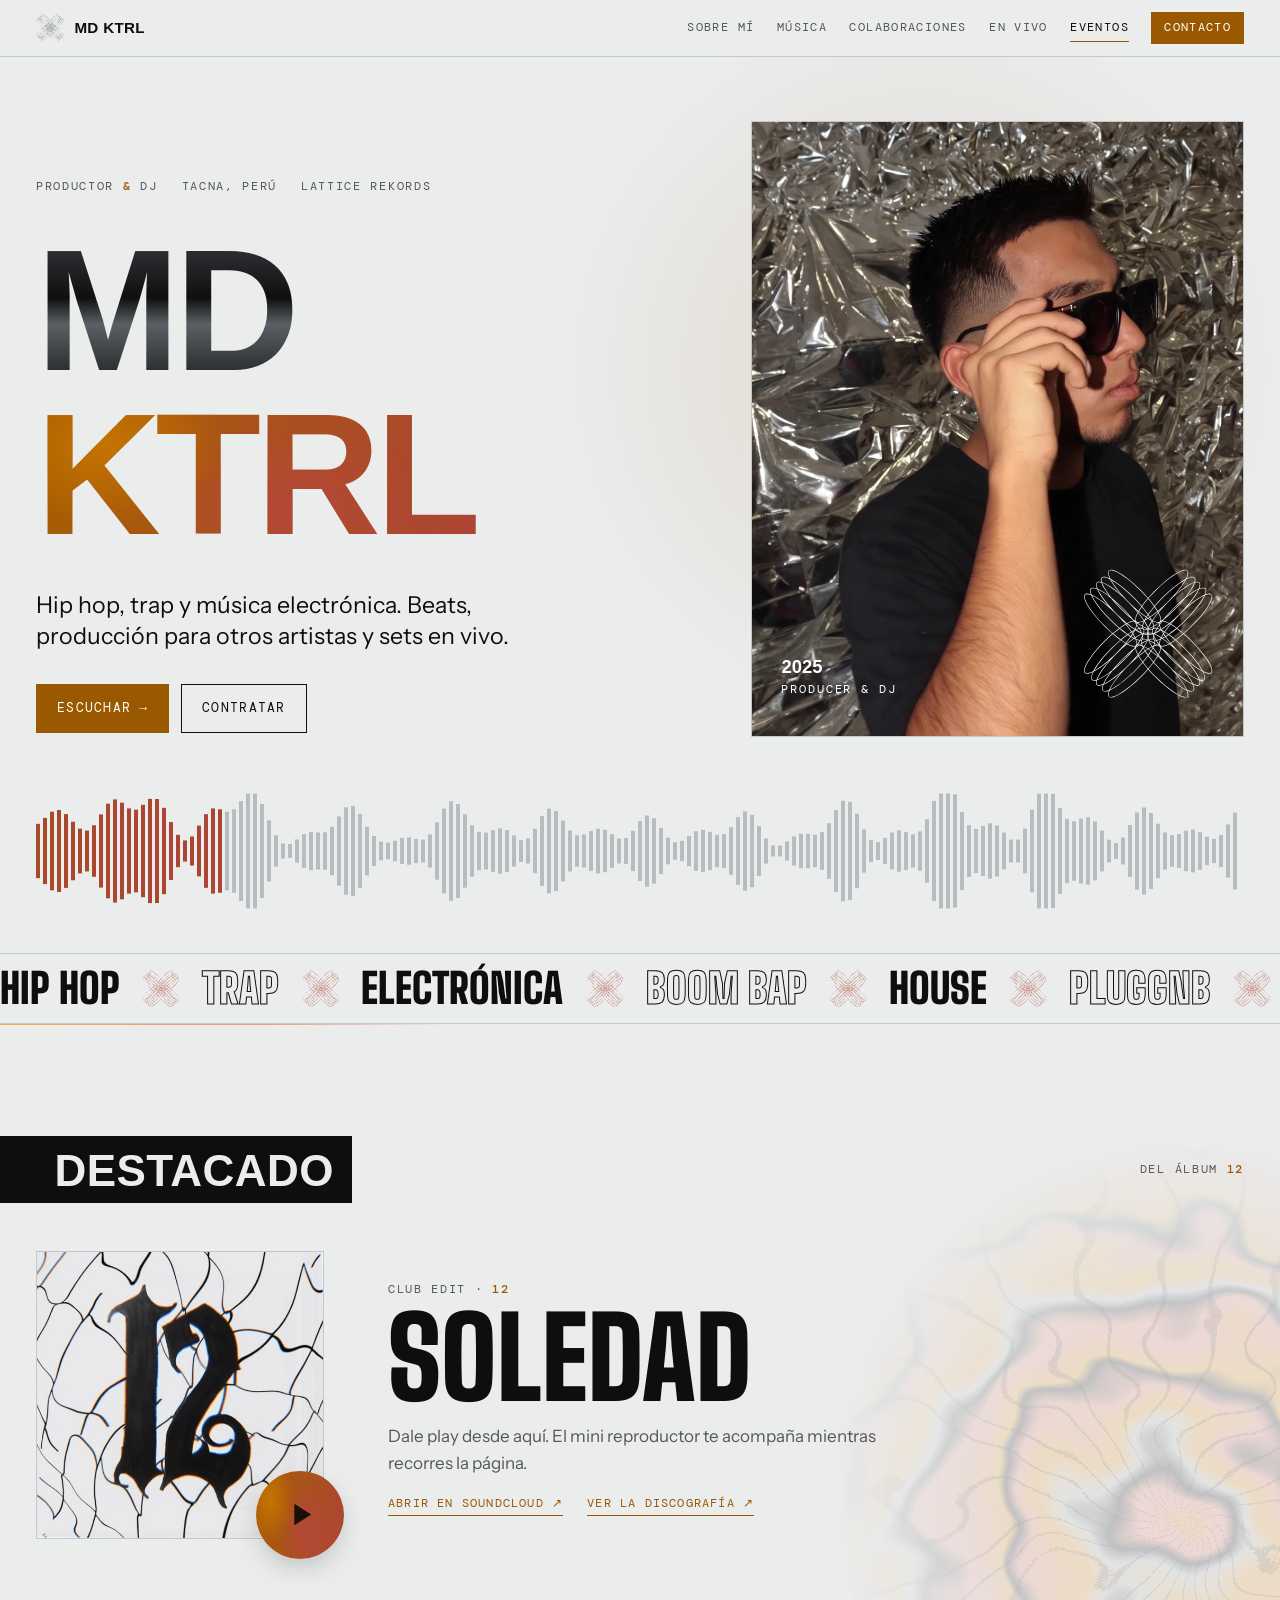
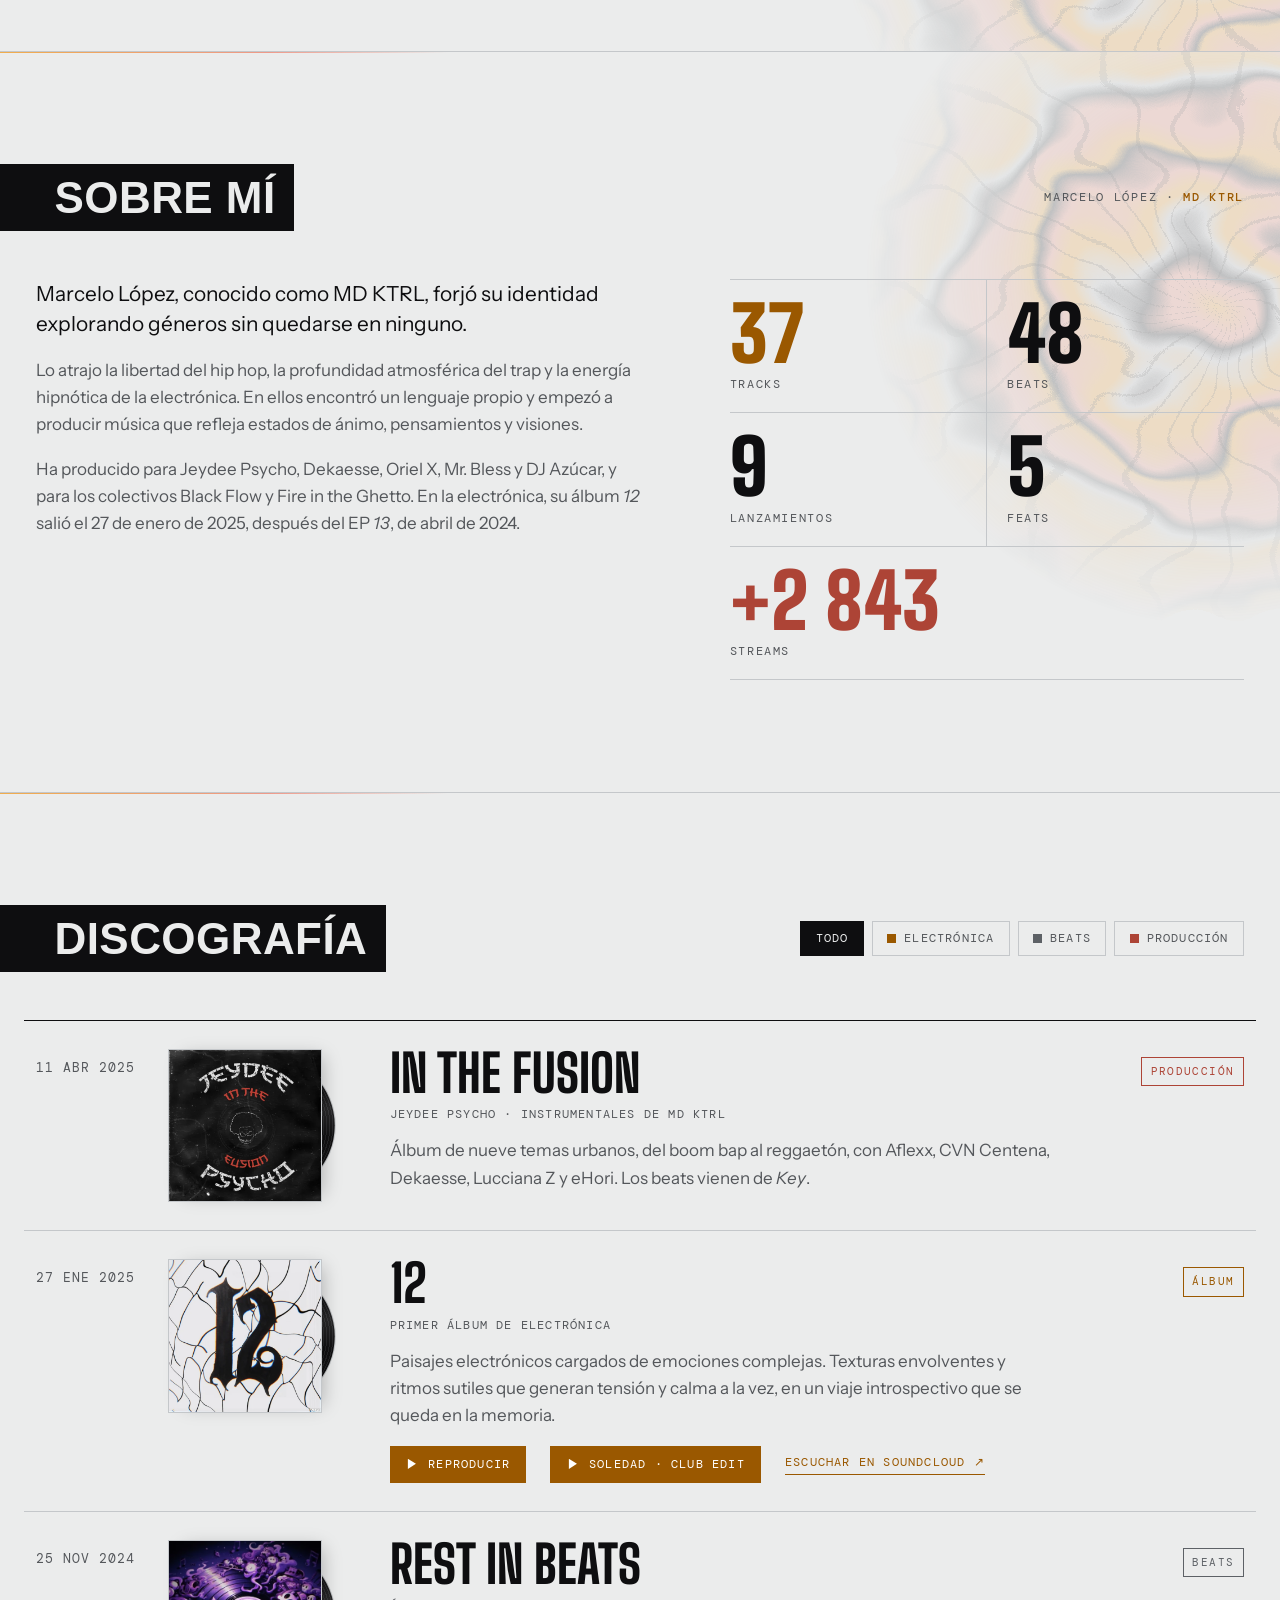
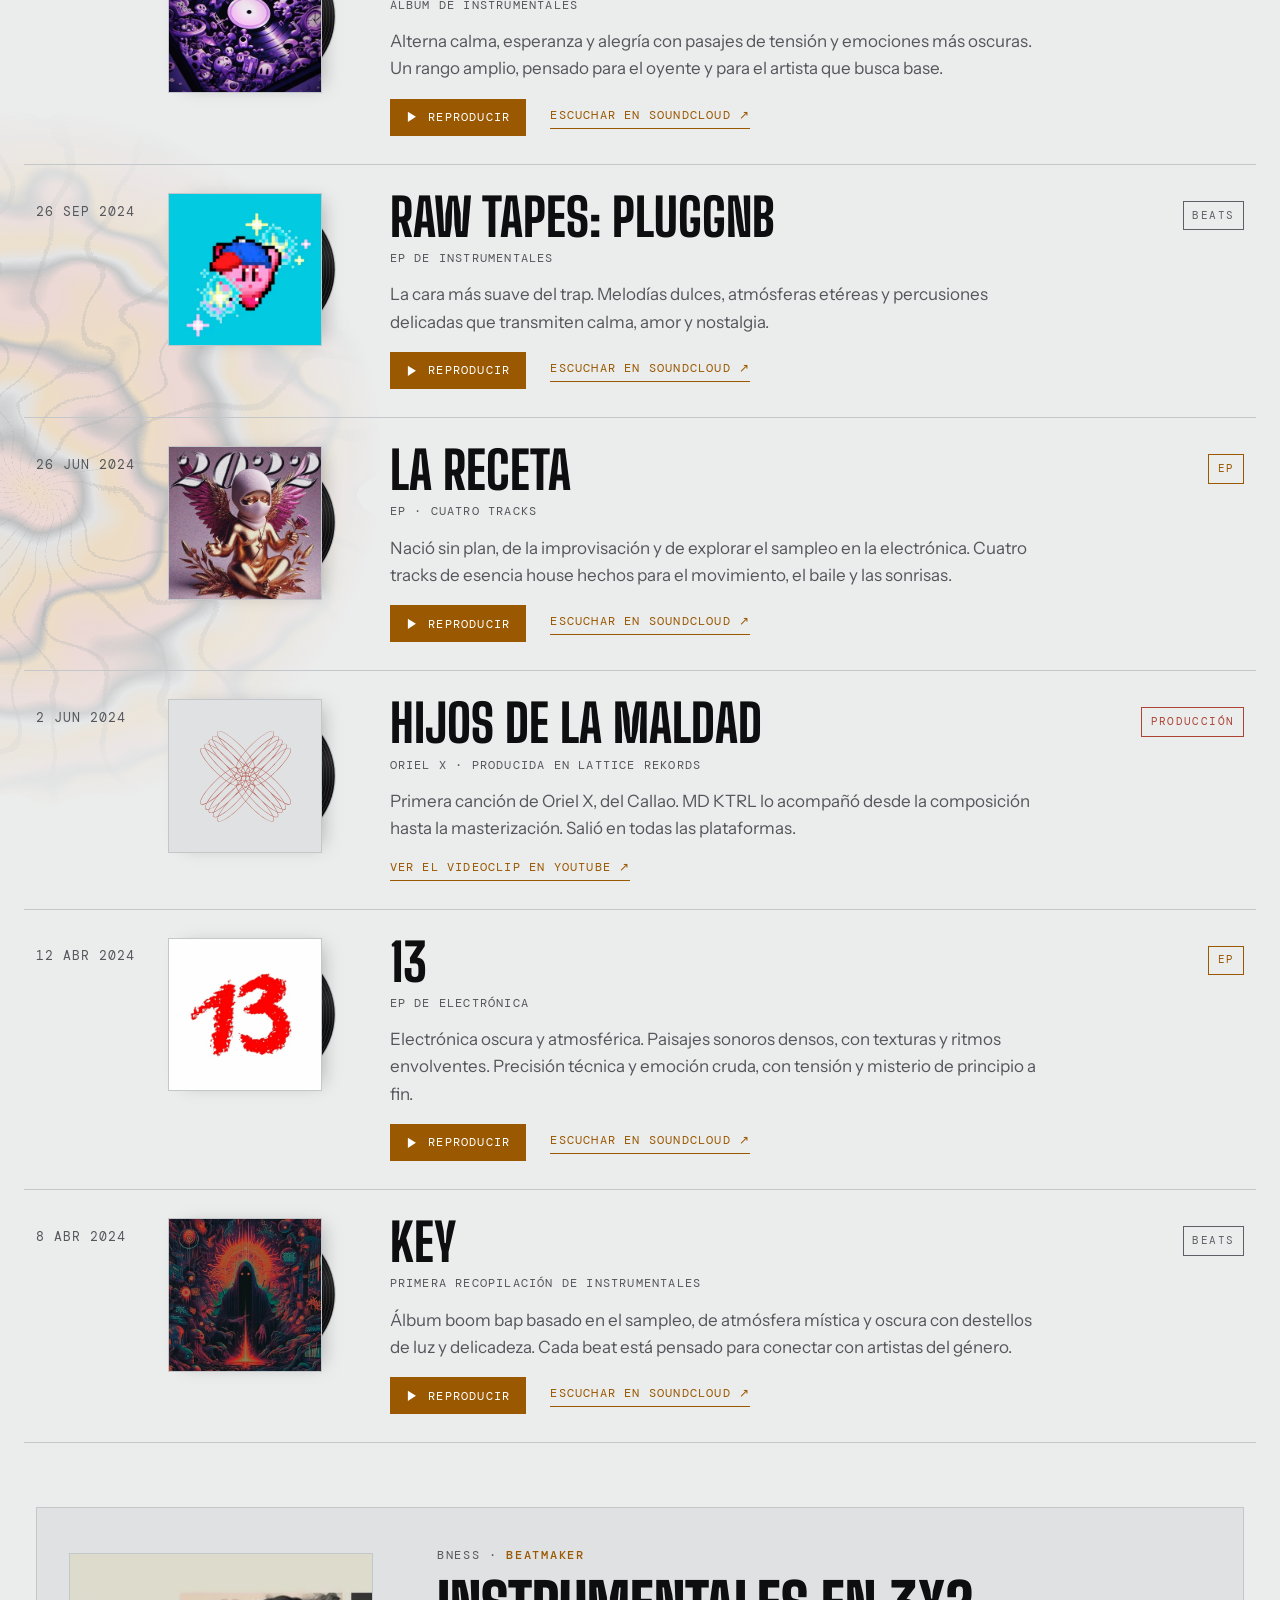
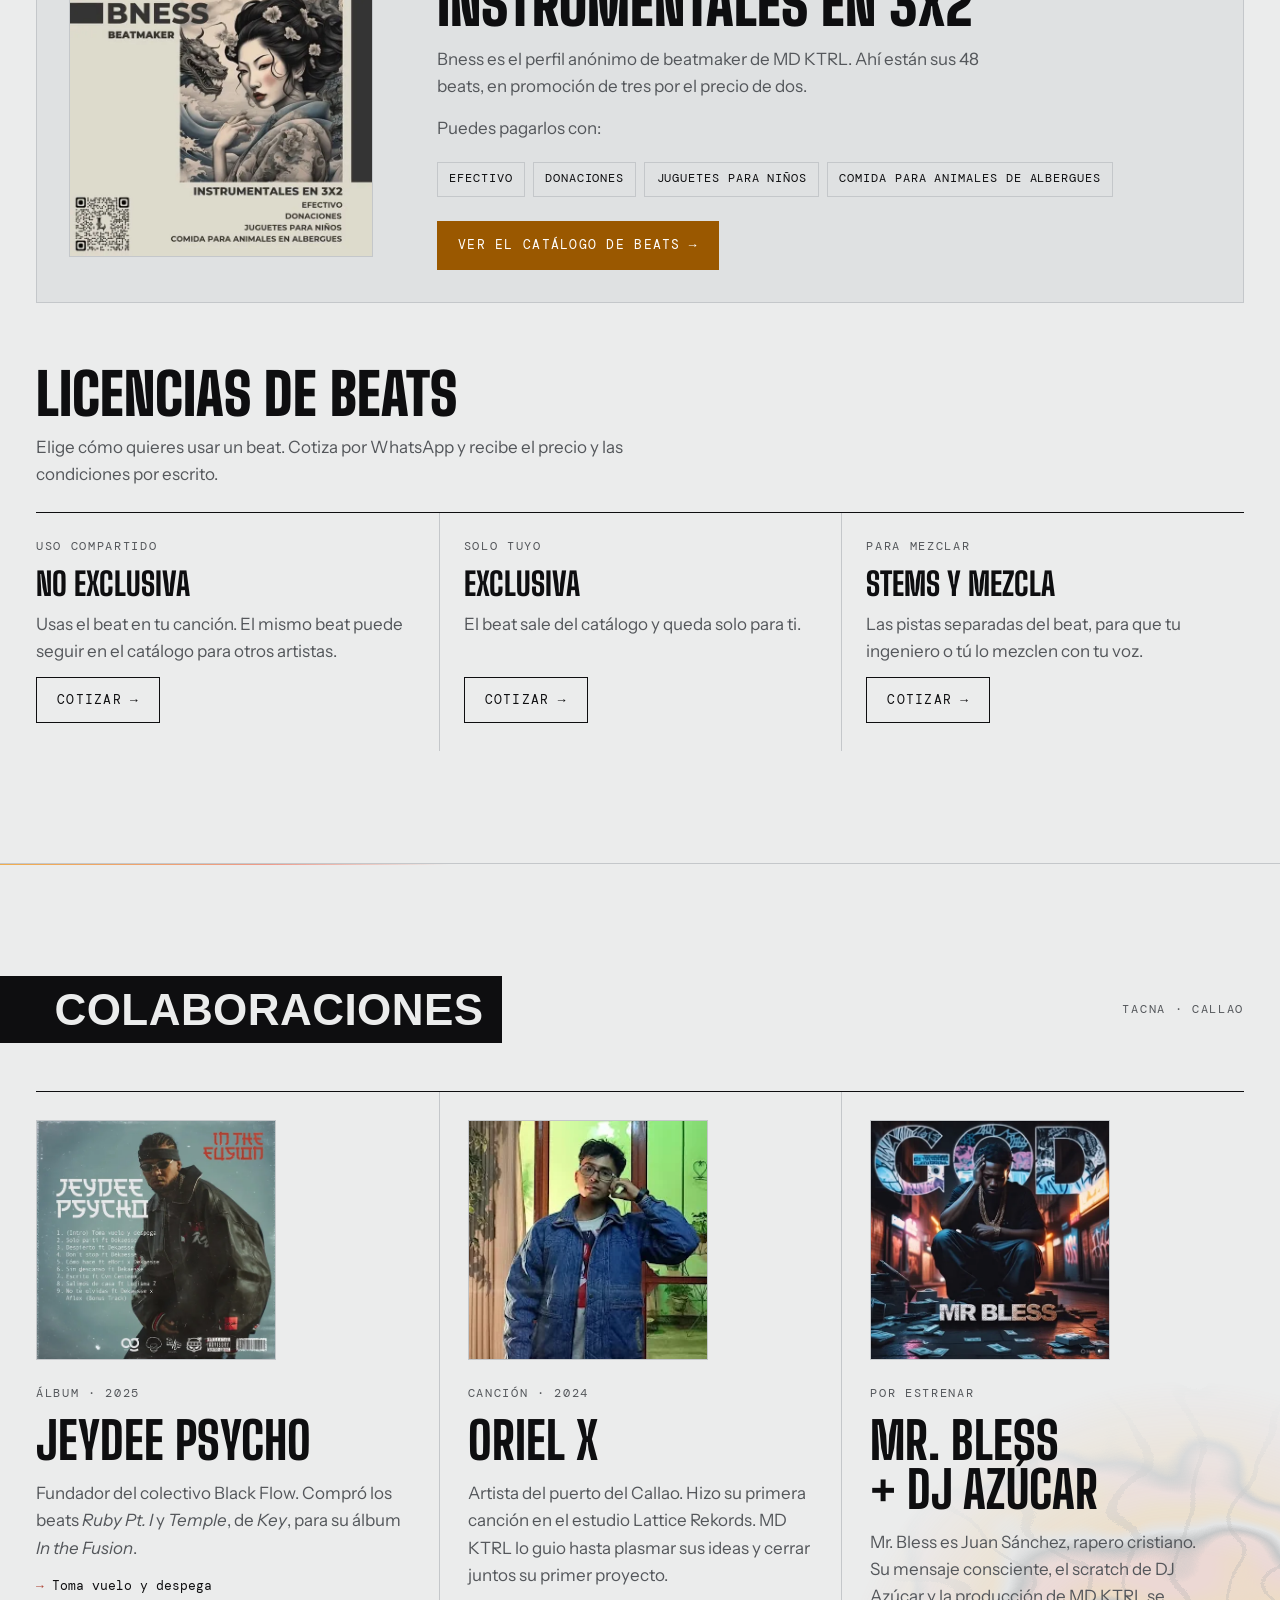
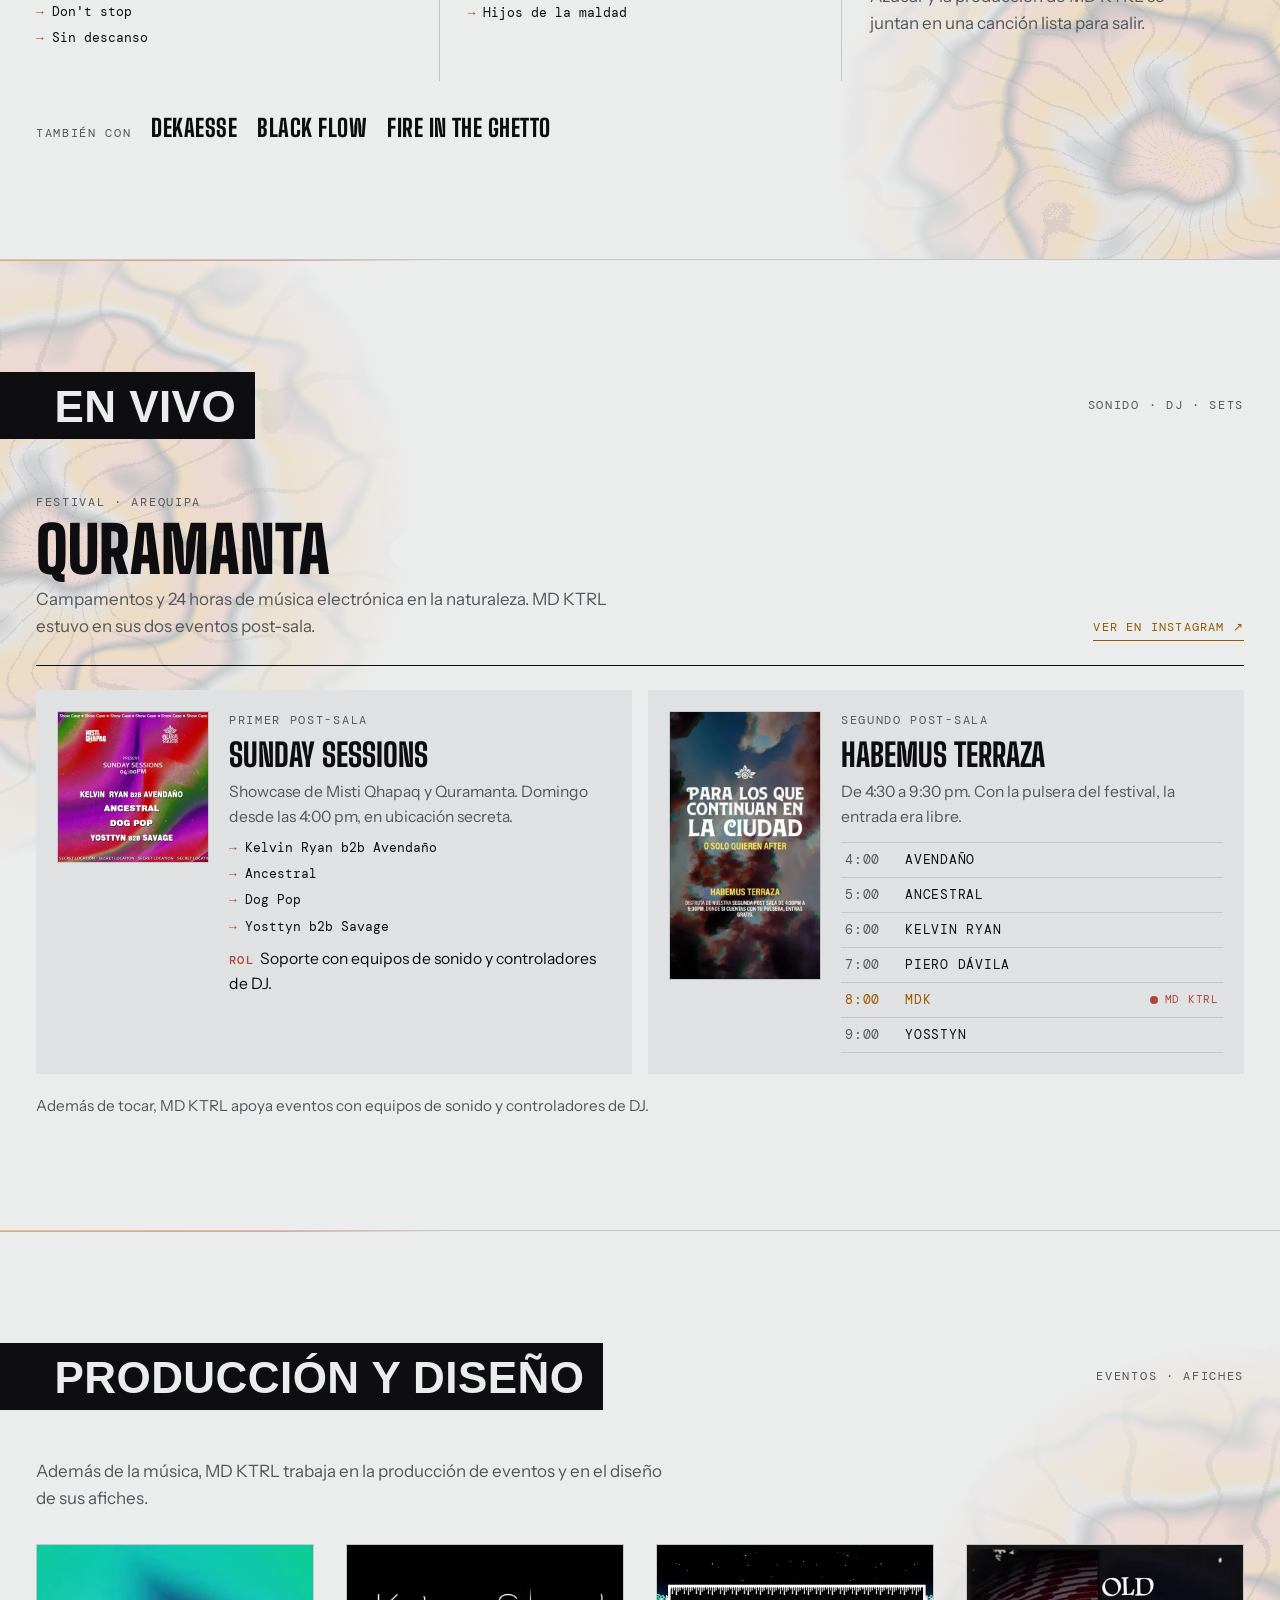
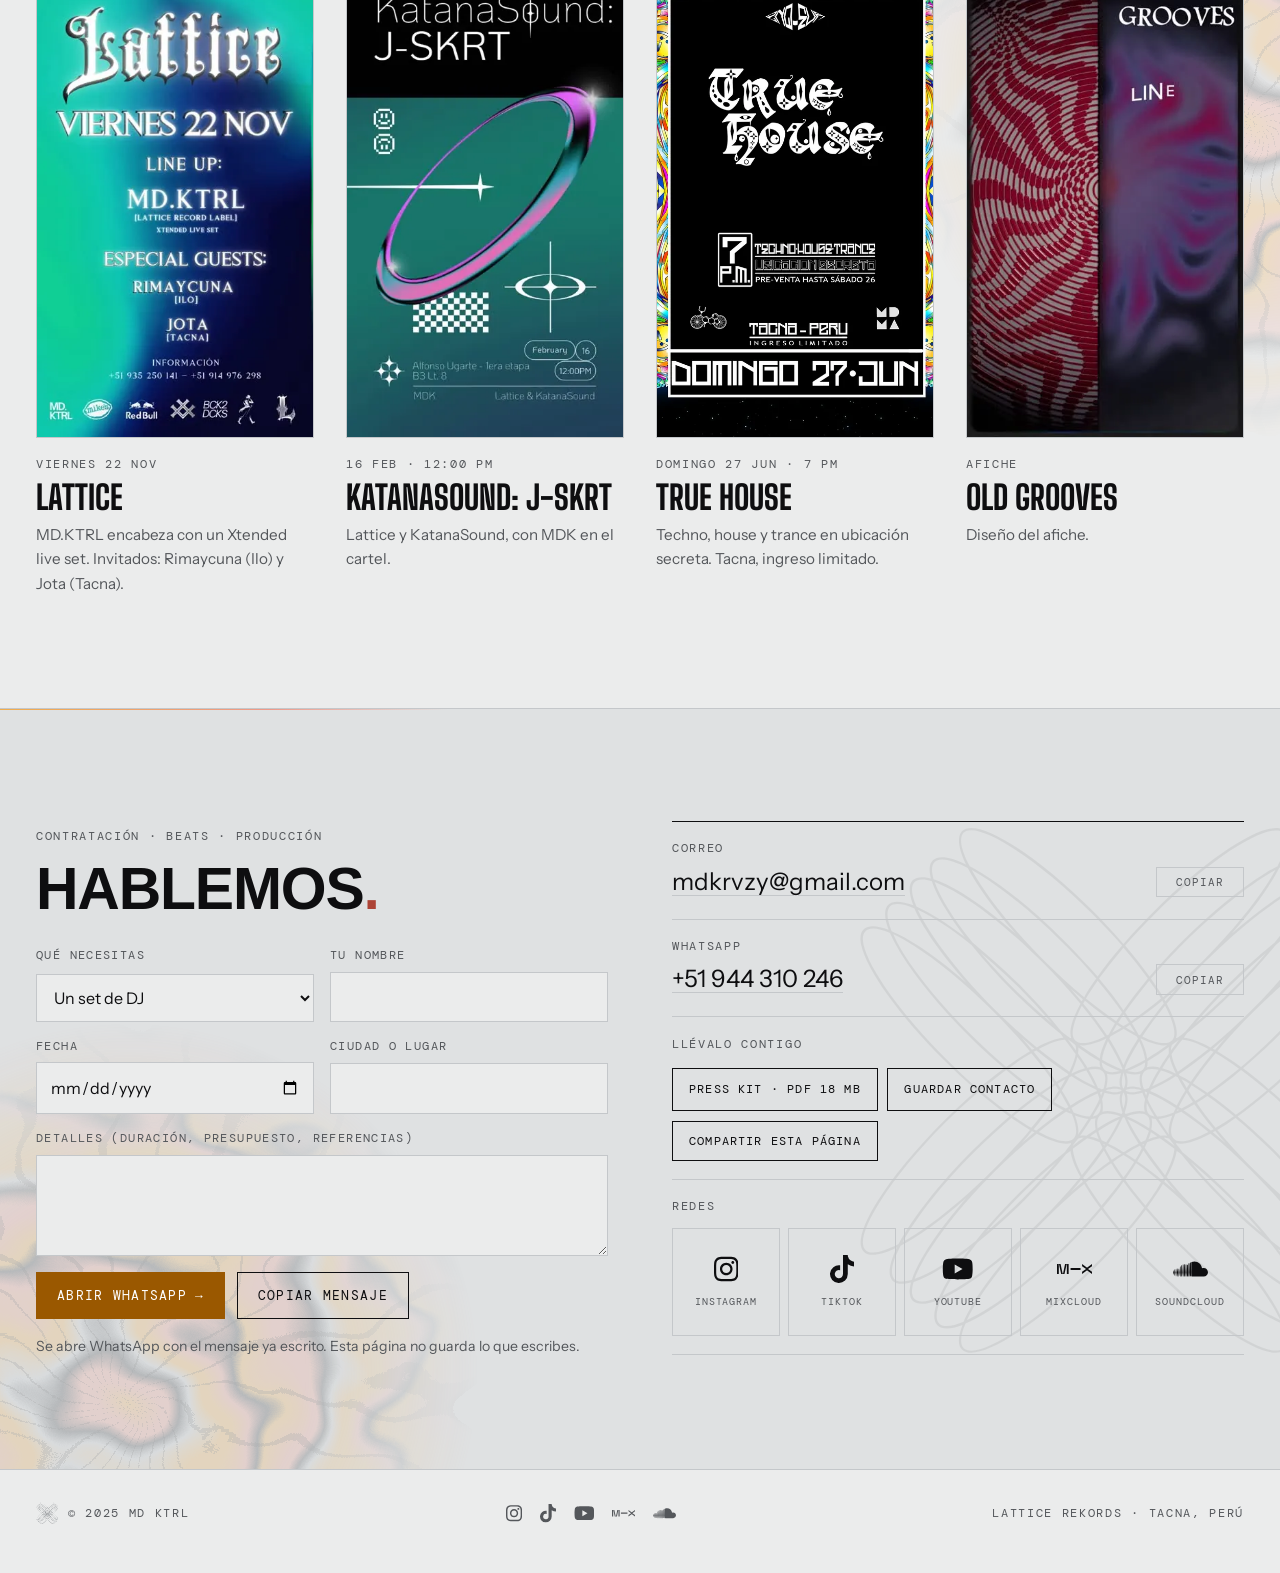
==== commit 7cbe5860: "feat(contacto): formulario a WhatsApp, licencias de beats, press kit, vCard y compartir - Formulario" ====
--- a/index.html
+++ b/index.html
@@ -632,6 +632,39 @@
   .contact h2 span { animation: rec 1.3s steps(2, jump-none) infinite; }
   @keyframes rec { 50% { opacity: .15; } }
 }
+/* Formulario de contratación */
+.hire { display: grid; grid-template-columns: repeat(2, minmax(0, 1fr)); gap: 1rem 1rem; margin-top: 1.75rem; }
+.field { display: grid; gap: .4rem; min-width: 0; }
+.field.wide, .hire-actions, .hire .fine { grid-column: 1 / -1; }
+.field label { font-family: var(--font-mono); font-size: .72rem; letter-spacing: .12em; text-transform: uppercase; color: var(--muted); }
+.field input, .field select, .field textarea {
+  width: 100%; font: inherit; font-size: 1rem; color: var(--fg); background: var(--bg); border: 1px solid var(--line);
+  padding: .7rem .8rem; border-radius: 0; transition: border-color .2s;
+}
+.field textarea { resize: vertical; min-height: 5.5rem; }
+.field input:hover, .field select:hover, .field textarea:hover { border-color: var(--muted); }
+.field input:focus-visible, .field select:focus-visible, .field textarea:focus-visible { outline: 2px solid var(--accent); outline-offset: 1px; border-color: var(--accent); }
+.hire-actions { display: flex; flex-wrap: wrap; gap: .75rem; }
+.contact .hire .btn { margin-top: 0; }
+.hire .fine { color: var(--muted); font-size: .88rem; }
+@media (max-width: 520px) { .hire { grid-template-columns: minmax(0, 1fr); } }
+.tool-btns { grid-column: 1 / -1; display: flex; flex-wrap: wrap; gap: .6rem; margin-top: .6rem; }
+.contact .tool-btns .btn { margin-top: 0; padding: .7rem 1rem; font-size: .74rem; }
+
+/* Licencias de beats */
+.lic { margin-top: clamp(2.5rem, 5vw, 4rem); }
+.lic h3 { font-family: var(--font-display); font-weight: 900; font-size: clamp(2.2rem, 5vw, 3.6rem); line-height: .95; text-transform: uppercase; }
+.lic-head p { color: var(--muted); max-width: 58ch; margin-top: .75rem; }
+.lic-grid { list-style: none; margin: 1.5rem 0 0; padding: 0; display: grid; grid-template-columns: repeat(3, minmax(0, 1fr)); border-top: 1px solid var(--fg); }
+.lic-grid li { display: flex; flex-direction: column; align-items: flex-start; gap: .7rem; padding: 1.5rem 1.5rem 1.75rem 0; }
+.lic-grid li + li { padding-left: 1.5rem; border-left: 1px solid var(--line); }
+.lic-grid h4 { margin: 0; font-family: var(--font-display); font-weight: 800; font-size: 2rem; line-height: 1; text-transform: uppercase; }
+.lic-grid p { color: var(--muted); margin: 0; flex: 1; }
+@media (max-width: 800px) {
+  .lic-grid { grid-template-columns: minmax(0, 1fr); }
+  .lic-grid li, .lic-grid li + li { padding: 1.5rem 0; border-left: 0; border-bottom: 1px solid var(--line); }
+}
+
 .rows { display: grid; border-top: 1px solid var(--fg); }
 .row { display: grid; grid-template-columns: minmax(0, 1fr) auto; gap: .25rem 1rem; align-items: center; padding-block: 1.1rem; border-bottom: 1px solid var(--line); transition: padding-left .3s var(--ease); }
 .row:hover { padding-left: .5rem; }
@@ -965,6 +998,33 @@
           <a class="btn solid" href="https://soundcloud.com/boness6" target="_blank" rel="noopener">Ver el catálogo de beats <span class="arr" aria-hidden="true">&rarr;</span></a>
         </div>
       </div>
+
+      <div class="lic" id="licencias">
+        <div class="lic-head">
+          <h3>Licencias de beats</h3>
+          <p>Elige cómo quieres usar un beat. Cotiza por WhatsApp y recibe el precio y las condiciones por escrito.</p>
+        </div>
+        <ul class="lic-grid">
+          <li>
+            <span class="label">Uso compartido</span>
+            <h4>No exclusiva</h4>
+            <p>Usas el beat en tu canción. El mismo beat puede seguir en el catálogo para otros artistas.</p>
+            <button class="btn" type="button" data-quote="no-exclusiva">Cotizar <span class="arr" aria-hidden="true">&rarr;</span></button>
+          </li>
+          <li>
+            <span class="label">Solo tuyo</span>
+            <h4>Exclusiva</h4>
+            <p>El beat sale del catálogo y queda solo para ti.</p>
+            <button class="btn" type="button" data-quote="exclusiva">Cotizar <span class="arr" aria-hidden="true">&rarr;</span></button>
+          </li>
+          <li>
+            <span class="label">Para mezclar</span>
+            <h4>Stems y mezcla</h4>
+            <p>Las pistas separadas del beat, para que tu ingeniero o tú lo mezclen con tu voz.</p>
+            <button class="btn" type="button" data-quote="stems">Cotizar <span class="arr" aria-hidden="true">&rarr;</span></button>
+          </li>
+        </ul>
+      </div>
     </div>
   </section>
 
@@ -1094,13 +1154,66 @@
         <div>
           <span class="label">Contratación · beats · producción</span>
           <h2>Hablemos<span>.</span></h2>
-          <a class="btn solid" href="https://wa.me/51944310246" target="_blank" rel="noopener">Escribir por WhatsApp <span class="arr" aria-hidden="true">&rarr;</span></a>
+          <form class="hire" id="hire" novalidate>
+            <div class="field">
+              <label for="h-type">Qué necesitas</label>
+              <select id="h-type">
+                <option value="set">Un set de DJ</option>
+                <option value="prod">Producción musical</option>
+                <option value="beat">Comprar un beat</option>
+                <option value="otro">Otra cosa</option>
+              </select>
+            </div>
+            <div class="field" id="h-lic-wrap" hidden>
+              <label for="h-lic">Licencia</label>
+              <select id="h-lic">
+                <option value="">Aún no sé</option>
+                <option value="no-exclusiva">No exclusiva</option>
+                <option value="exclusiva">Exclusiva</option>
+                <option value="stems">Stems y mezcla</option>
+              </select>
+            </div>
+            <div class="field">
+              <label for="h-name">Tu nombre</label>
+              <input id="h-name" type="text" autocomplete="name">
+            </div>
+            <div class="field">
+              <label for="h-date">Fecha</label>
+              <input id="h-date" type="date">
+            </div>
+            <div class="field">
+              <label for="h-city">Ciudad o lugar</label>
+              <input id="h-city" type="text" autocomplete="address-level2">
+            </div>
+            <div class="field wide">
+              <label for="h-msg">Detalles (duración, presupuesto, referencias)</label>
+              <textarea id="h-msg" rows="3"></textarea>
+            </div>
+            <div class="hire-actions">
+              <button class="btn solid" type="submit">Abrir WhatsApp <span class="arr" aria-hidden="true">&rarr;</span></button>
+              <button class="btn" type="button" id="h-copy">Copiar mensaje</button>
+            </div>
+            <p class="fine" id="h-status" aria-live="polite">Se abre WhatsApp con el mensaje ya escrito. Esta página no guarda lo que escribes.</p>
+          </form>
         </div>
         <div class="rows">
           <div class="row">
             <span class="label">Correo</span>
             <a class="val" id="v-mail" href="mailto:mdkrvzy@gmail.com">mdkrvzy@gmail.com</a>
             <button class="copy" type="button" id="c-mail" data-src="v-mail">Copiar</button>
+          </div>
+          <div class="row">
+            <span class="label">WhatsApp</span>
+            <a class="val" id="v-tel" href="https://wa.me/51944310246" target="_blank" rel="noopener">+51 944 310 246</a>
+            <button class="copy" type="button" id="c-tel" data-src="v-tel">Copiar</button>
+          </div>
+          <div class="row tools">
+            <span class="label">Llévalo contigo</span>
+            <div class="tool-btns">
+              <a class="btn" href="press-kit/MD-KTRL-press-kit.pdf" download>Press kit · PDF 18 MB</a>
+              <a class="btn" href="mdktrl.vcf" download>Guardar contacto</a>
+              <button class="btn" type="button" id="share"><span id="share-t">Compartir esta página</span></button>
+            </div>
           </div>
           <div class="row social">
             <span class="label">Redes</span>
@@ -1329,6 +1442,60 @@
     });
   }
 
+  /* Contratar: arma el mensaje y abre WhatsApp */
+  var hire = document.getElementById('hire');
+  if (hire) {
+    var fld = function (id) { return document.getElementById(id); };
+    var optText = function (sel) { return sel.options[sel.selectedIndex].text; };
+    var buildMsg = function () {
+      var t = MDK.t, type = fld('h-type'), lic = fld('h-lic');
+      var lines = [t('Hola MD KTRL, te escribo desde tu página web.'), t('Busco:') + ' ' + optText(type)];
+      if (type.value === 'beat' && lic.value) lines.push(t('Licencia:') + ' ' + optText(lic));
+      var date = fld('h-date').value ? fld('h-date').value.split('-').reverse().join('/') : '';
+      [['Nombre:', fld('h-name').value], ['Fecha:', date], ['Ciudad o lugar:', fld('h-city').value], ['Detalles:', fld('h-msg').value]]
+        .forEach(function (p) { var v = p[1].trim(); if (v) lines.push(t(p[0]) + ' ' + v); });
+      return lines.join('\n');
+    };
+    var syncLic = function () { fld('h-lic-wrap').hidden = fld('h-type').value !== 'beat'; };
+    var say = function (txt) { fld('h-status').textContent = MDK.t(txt); };
+    fld('h-type').addEventListener('change', syncLic);
+    hire.addEventListener('submit', function (e) {
+      e.preventDefault();
+      var url = 'https://wa.me/51944310246?text=' + encodeURIComponent(buildMsg());
+      if (!window.open(url, '_blank', 'noopener')) window.location.href = url;
+      say('Se abrió WhatsApp con tu mensaje. Revísalo y envíalo desde ahí.');
+    });
+    fld('h-copy').addEventListener('click', function () {
+      var msg = buildMsg();
+      var ok = function () { say('Mensaje copiado.'); };
+      var no = function () { fld('h-msg').value = msg; say('No se pudo copiar. El mensaje quedó en el campo de detalles.'); };
+      try { navigator.clipboard.writeText(msg).then(ok, no); } catch (err) { no(); }
+    });
+    document.querySelectorAll('[data-quote]').forEach(function (b) {
+      b.addEventListener('click', function () {
+        fld('h-type').value = 'beat'; syncLic(); fld('h-lic').value = b.getAttribute('data-quote');
+        fld('hire').scrollIntoView({ behavior: reduce ? 'auto' : 'smooth', block: 'center' });
+        setTimeout(function () { fld('h-name').focus({ preventScroll: true }); }, reduce ? 0 : 500);
+      });
+    });
+  }
+
+  /* Compartir la página: menú del sistema si existe; si no, copia el enlace */
+  var shareBtn = document.getElementById('share');
+  if (shareBtn) {
+    var shareT = document.getElementById('share-t');
+    var flash = function (txt) {
+      shareT.textContent = MDK.t(txt);
+      setTimeout(function () { shareT.textContent = MDK.t('Compartir esta página'); }, 1800);
+    };
+    shareBtn.addEventListener('click', function () {
+      var url = location.href.split('#')[0];
+      if (navigator.share) { navigator.share({ title: document.title, url: url }).catch(function () {}); return; }
+      try { navigator.clipboard.writeText(url).then(function () { flash('Enlace copiado'); }, function () { flash('No se pudo copiar'); }); }
+      catch (err) { flash('No se pudo copiar'); }
+    });
+  }
+
   /* Afiches con inclinación 3D y reflejo */
   if (canHover && !reduce) {
     document.querySelectorAll('[data-tilt]').forEach(function (card) {
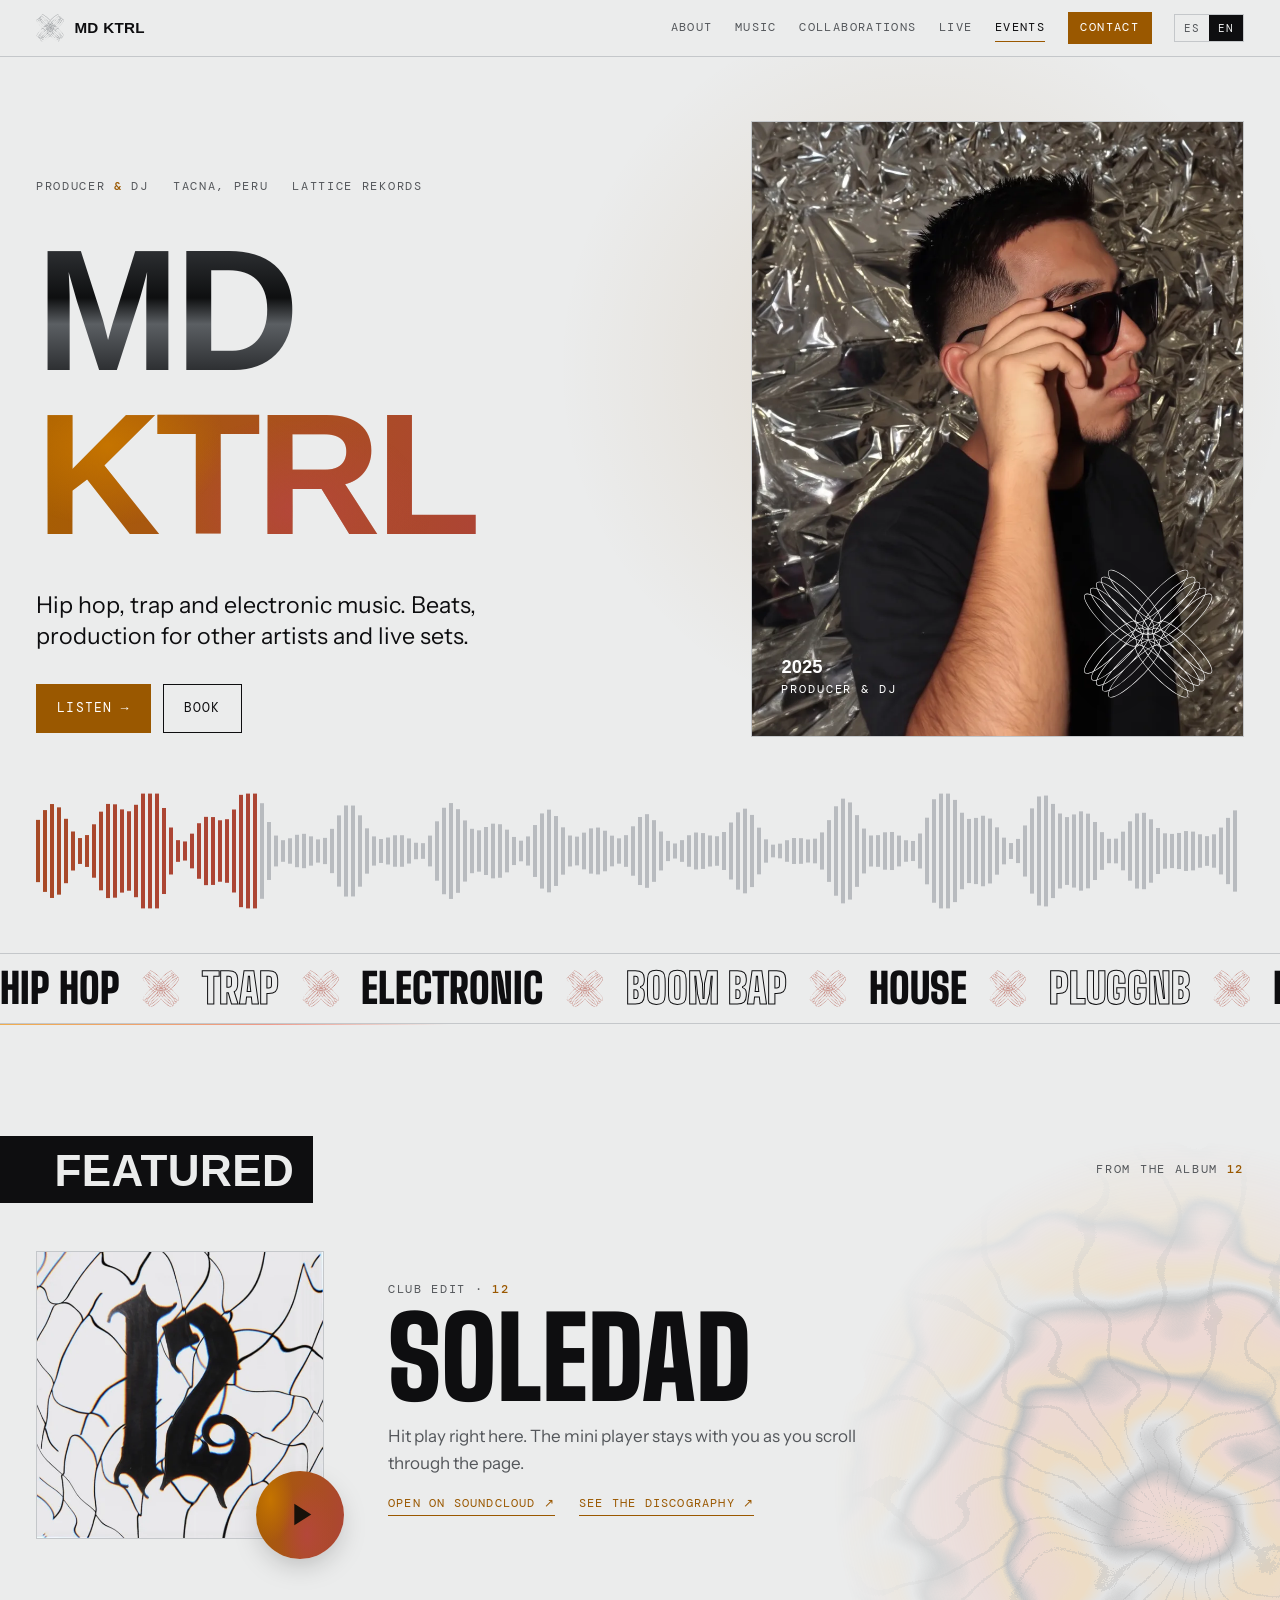
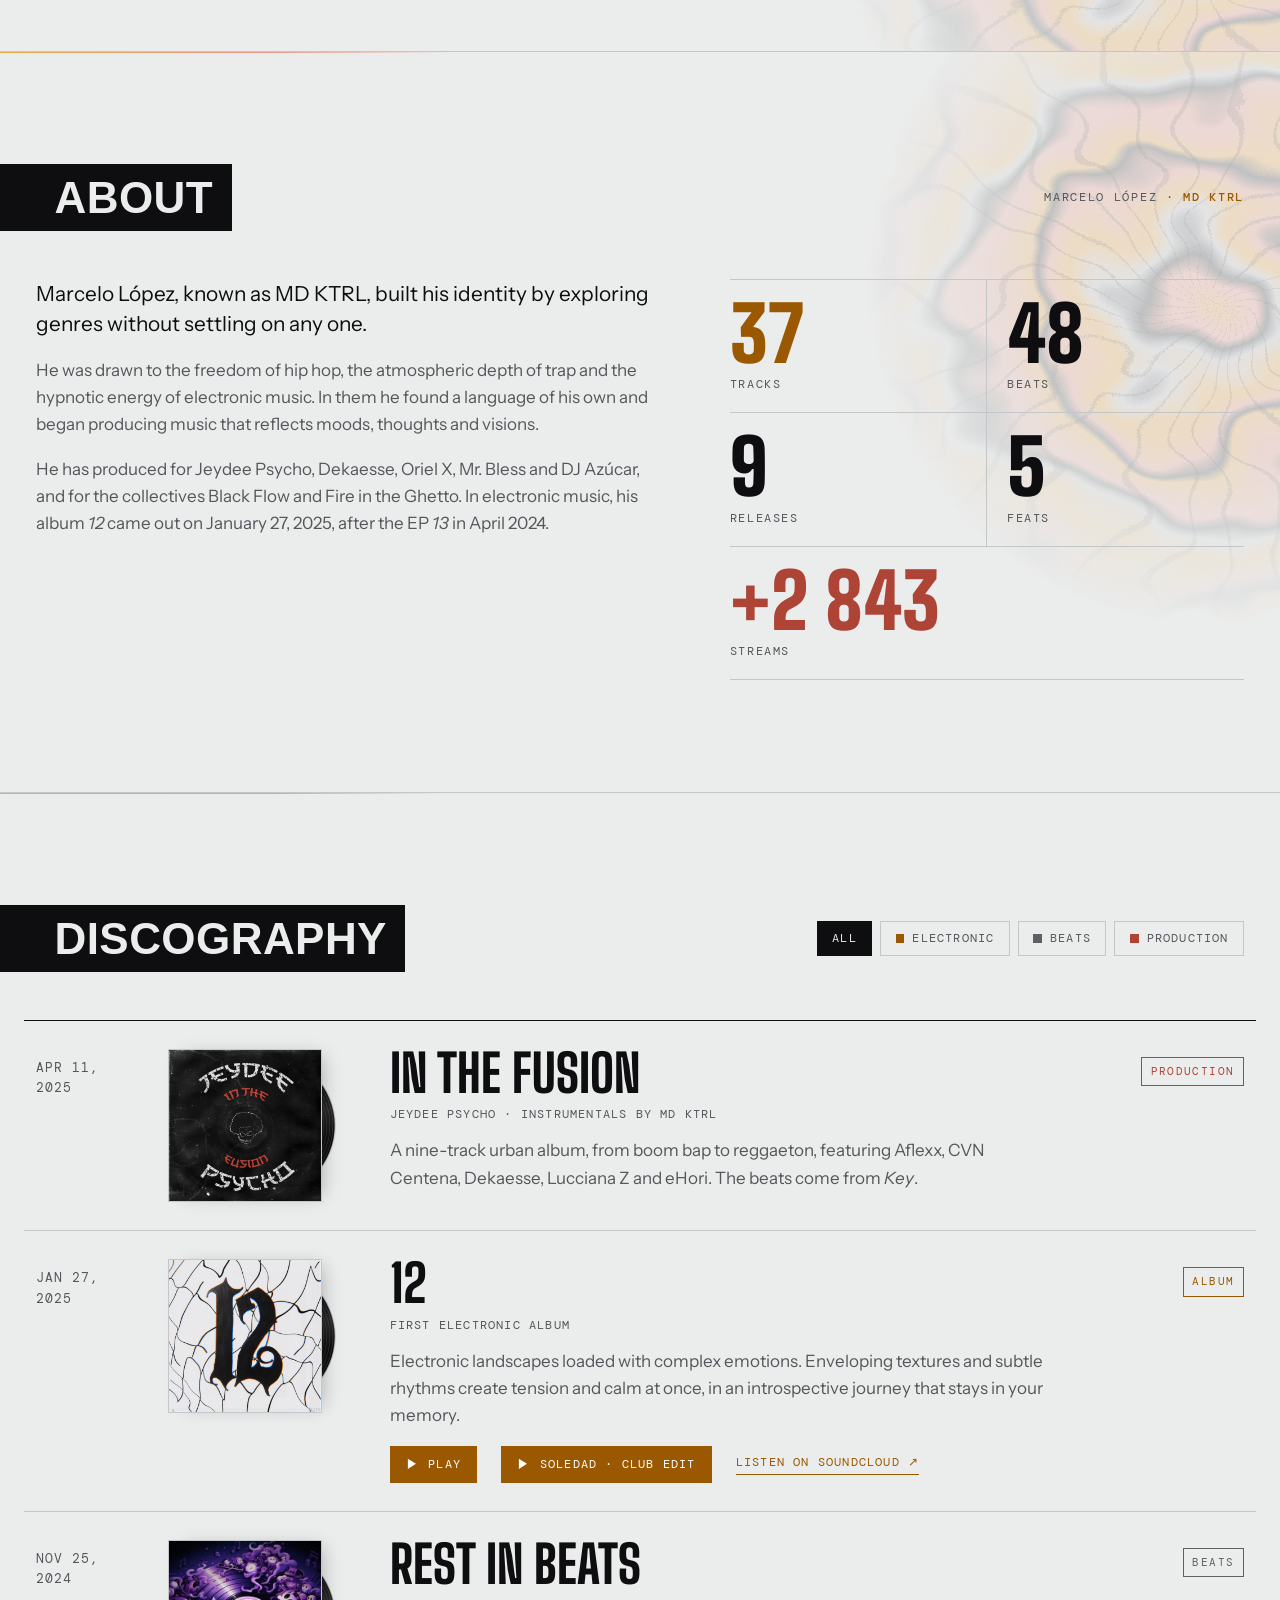
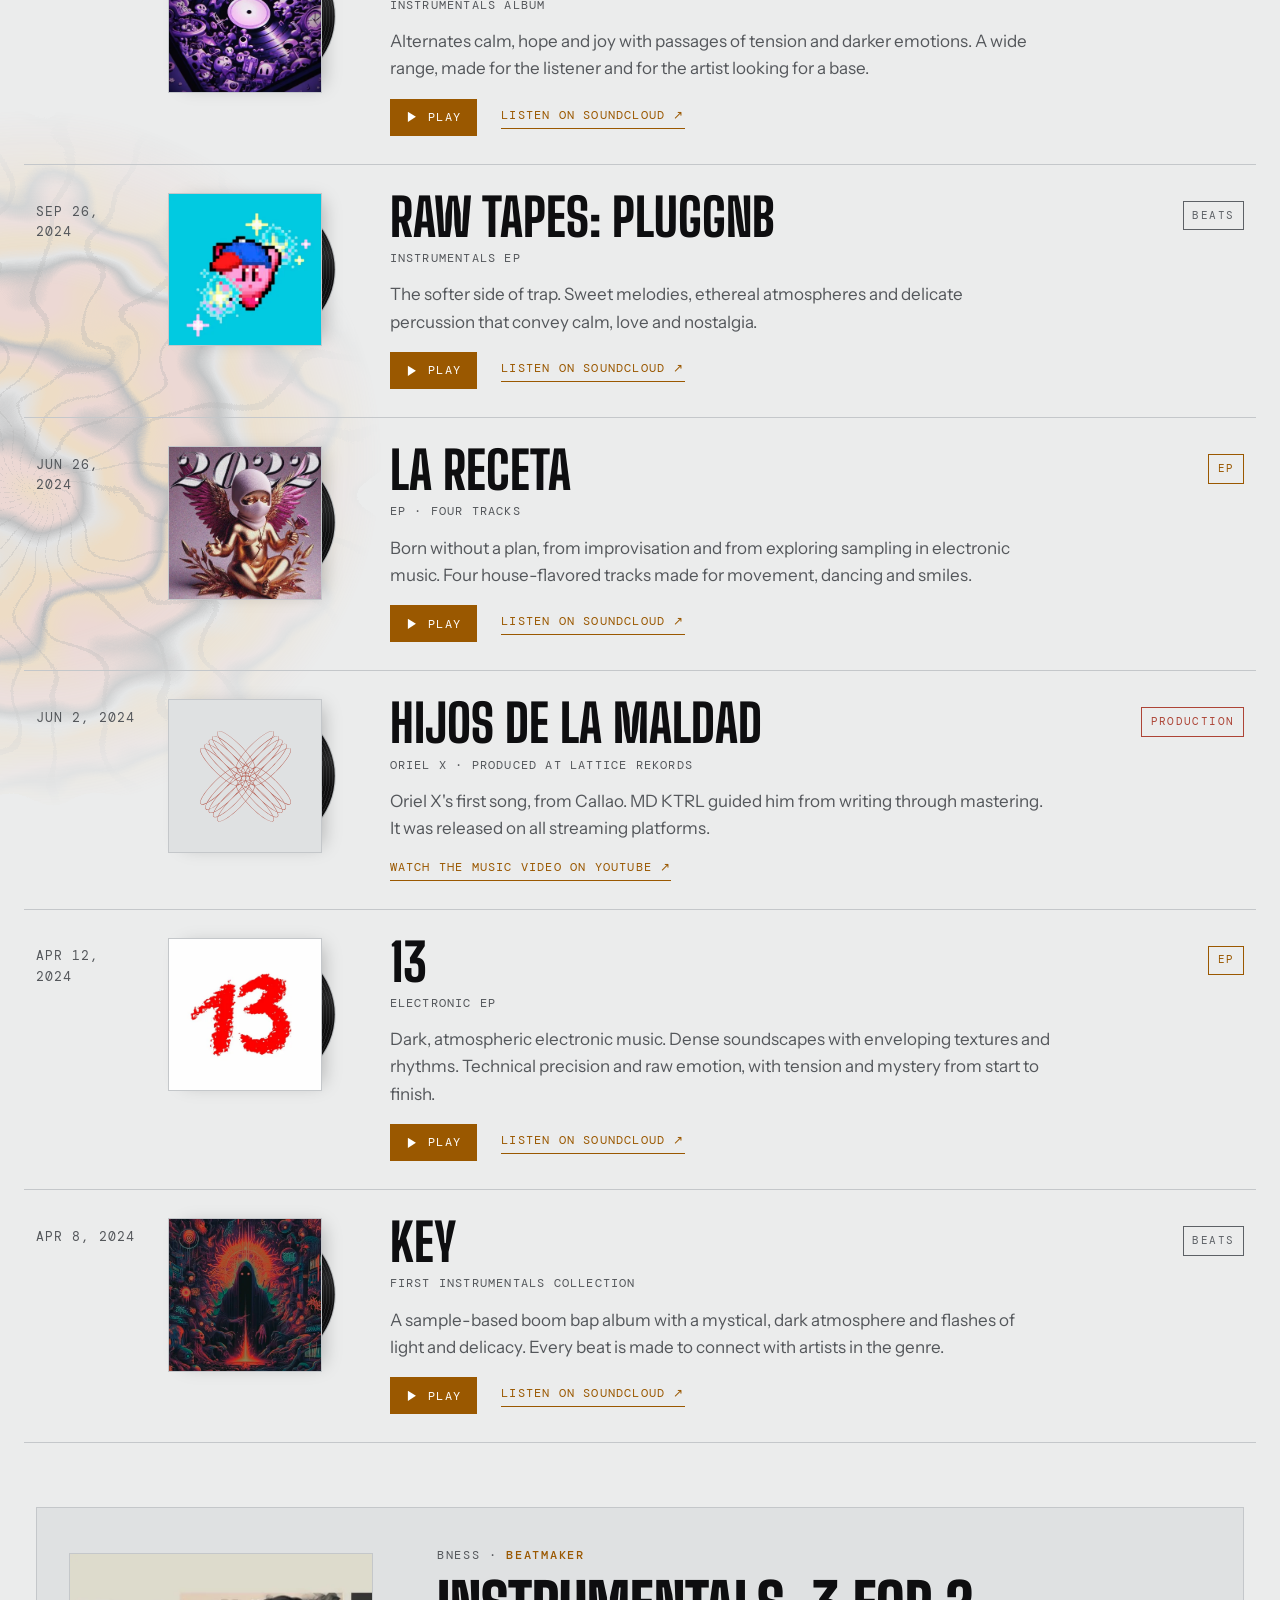
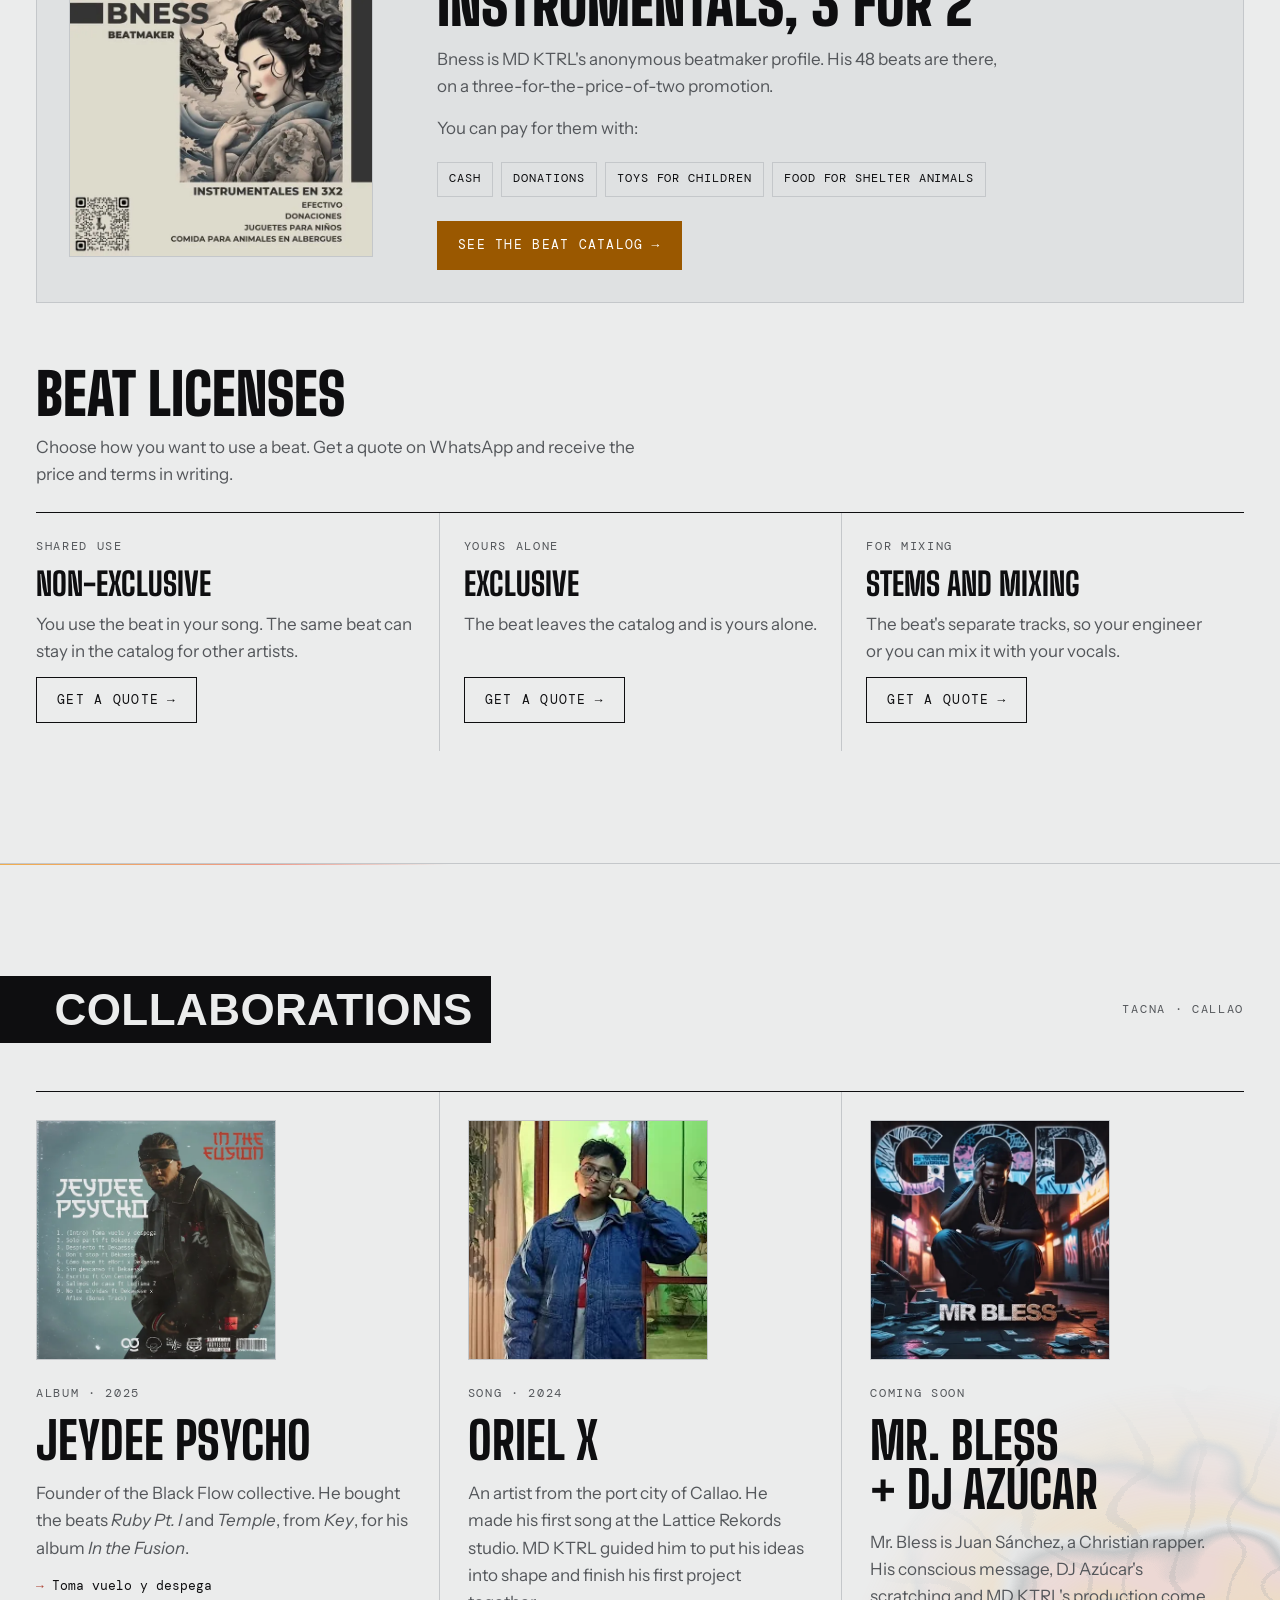
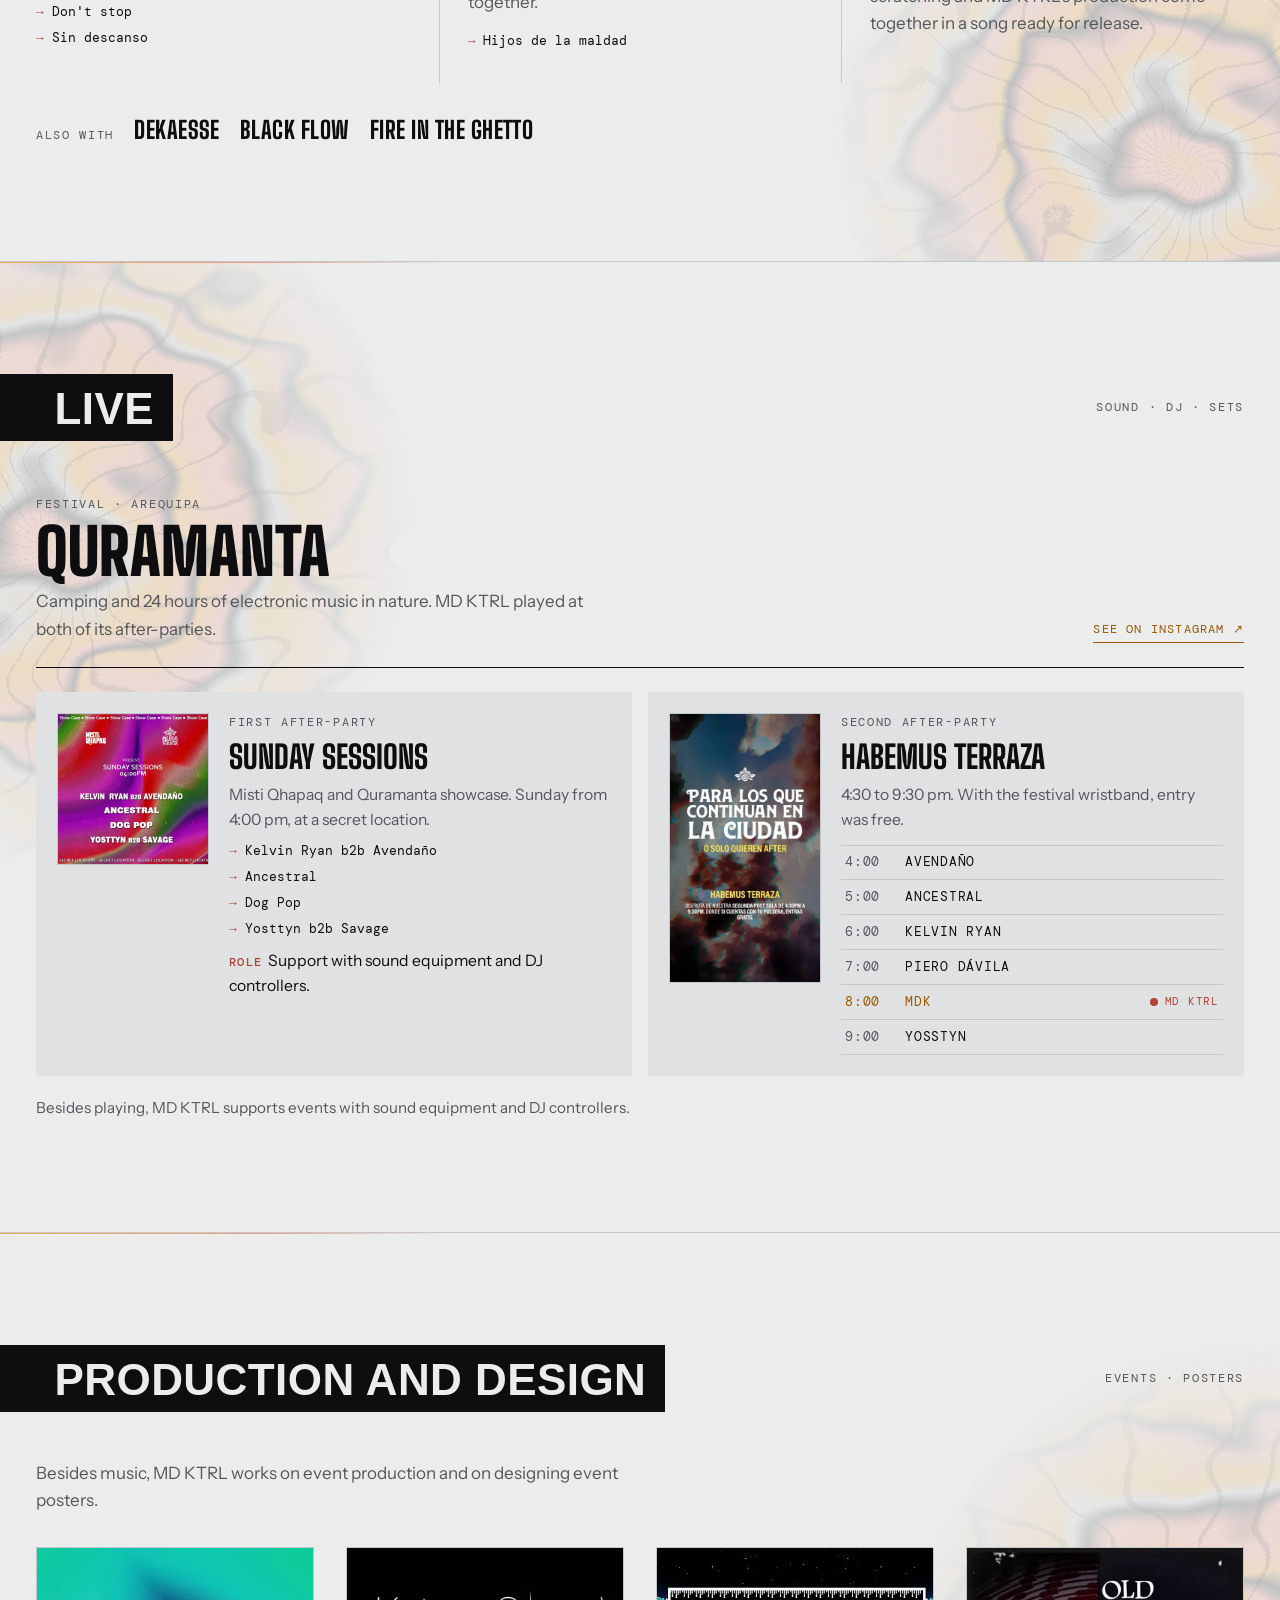
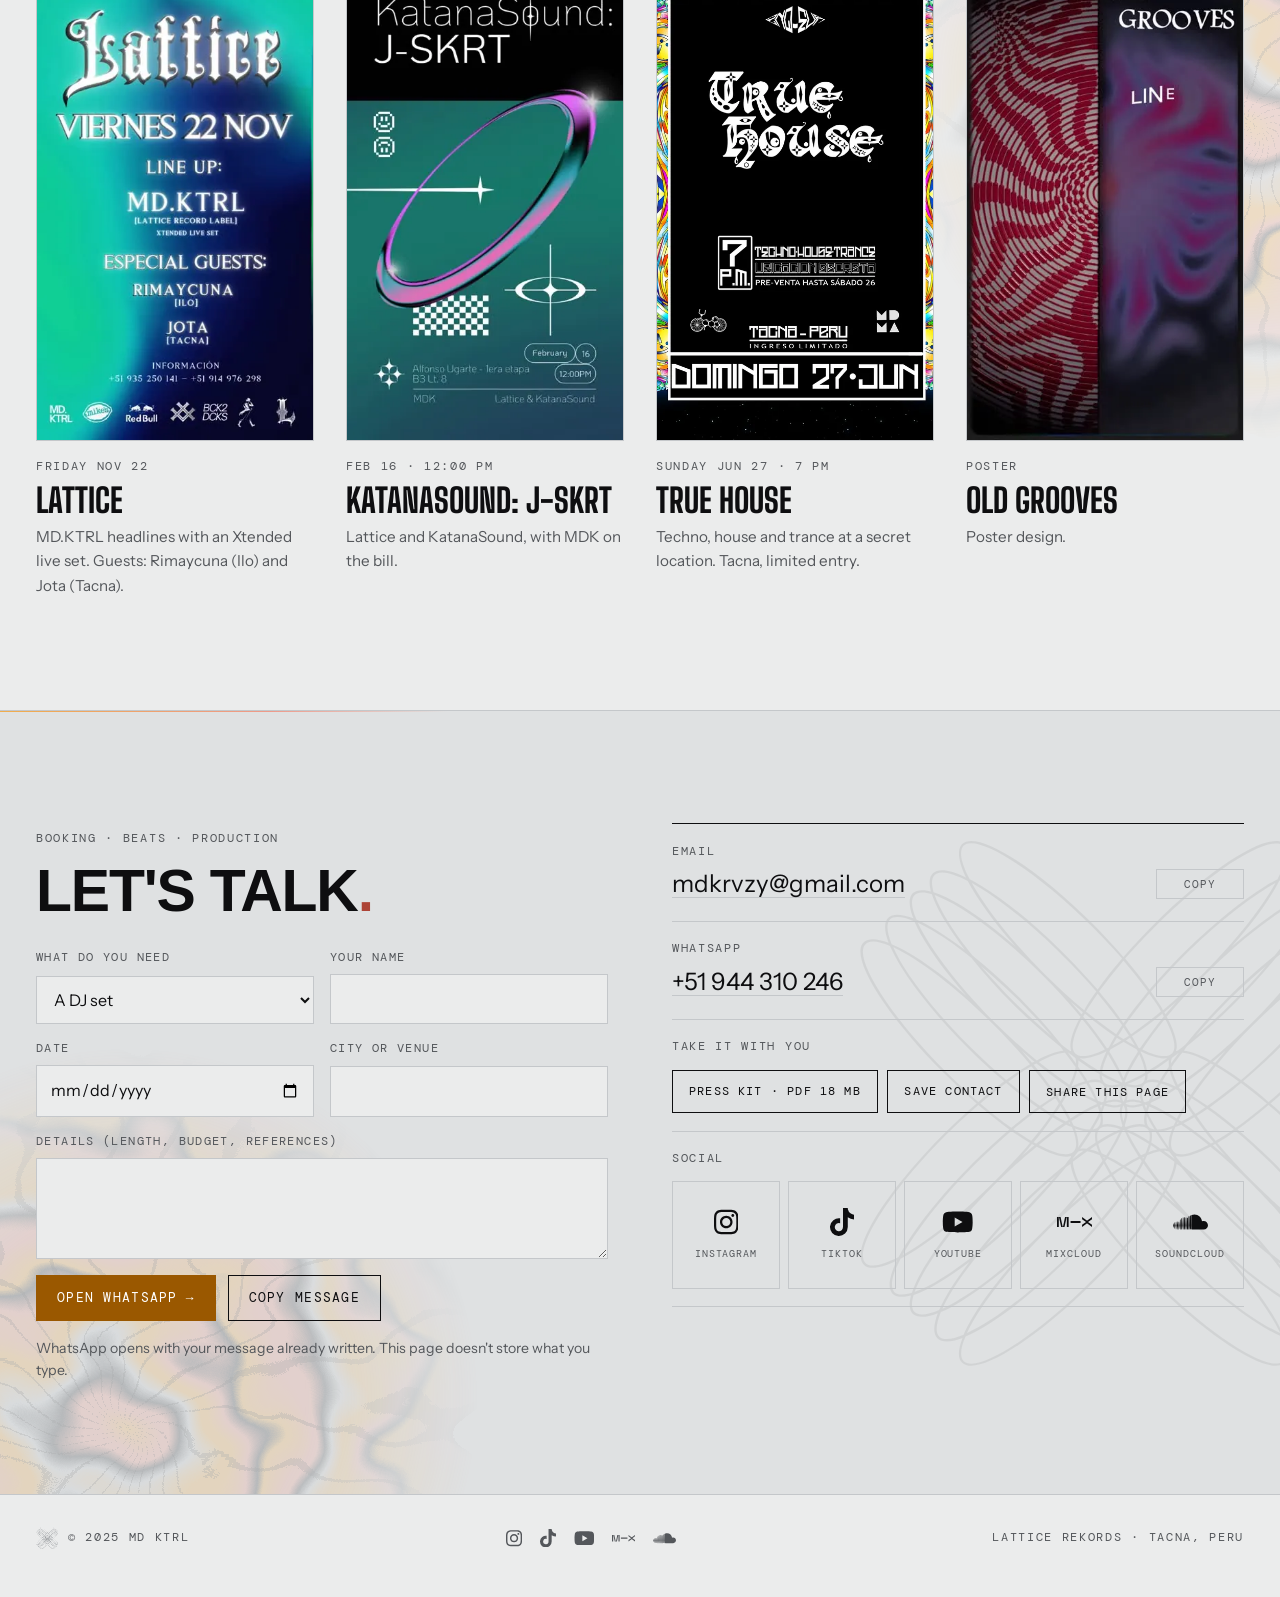
==== commit 19381689: "feat(i18n): version en ingles con selector ES/EN - Selector ES/EN en el menu. El espanol sigue siend" ====
--- a/index.html
+++ b/index.html
@@ -174,6 +174,15 @@
 .top nav a.cta:hover { background: var(--coral); }
 @media (max-width: 900px) { .top nav a:not(.cta) { display: none; } }
 
+/* Selector de idioma */
+.lang { display: inline-flex; border: 1px solid var(--line); }
+.lang button {
+  font-family: var(--font-mono); font-size: .7rem; letter-spacing: .1em; padding: .4rem .55rem; cursor: pointer;
+  background: transparent; color: var(--muted); border: 0; transition: background-color .2s, color .2s;
+}
+.lang button:hover { color: var(--fg); }
+.lang button[aria-pressed="true"] { background: var(--fg); color: var(--bg); }
+
 /* Botones: el relleno barre de izquierda a derecha */
 .btn {
   display: inline-flex; align-items: center; gap: .5rem;
@@ -735,6 +744,10 @@
       <a href="#en-vivo">En vivo</a>
       <a href="#eventos">Eventos</a>
       <a class="cta" href="#contacto">Contacto</a>
+      <div class="lang" role="group" aria-label="Idioma">
+        <button type="button" data-lang="es" aria-pressed="true" lang="es">ES</button>
+        <button type="button" data-lang="en" aria-pressed="false" lang="en">EN</button>
+      </div>
     </nav>
   </div>
 </header>
@@ -1291,11 +1304,11 @@
   document.querySelectorAll('.copy').forEach(function (b) {
     b.addEventListener('click', function () {
       var el = document.getElementById(b.getAttribute('data-src'));
-      var done = function () { b.textContent = 'Copiado'; setTimeout(function () { b.textContent = 'Copiar'; }, 1600); };
+      var done = function () { b.textContent = MDK.t('Copiado'); setTimeout(function () { b.textContent = MDK.t('Copiar'); }, 1600); };
       var fallback = function () {
         var r = document.createRange(); r.selectNodeContents(el);
         var s = window.getSelection(); s.removeAllRanges(); s.addRange(r);
-        b.textContent = 'Seleccionado'; setTimeout(function () { b.textContent = 'Copiar'; }, 1600);
+        b.textContent = MDK.t('Seleccionado'); setTimeout(function () { b.textContent = MDK.t('Copiar'); }, 1600);
       };
       try {
         navigator.clipboard.writeText(el.textContent.trim()).then(done, fallback);
@@ -1328,6 +1341,230 @@
     });
   }
 
+  /* Idioma: el español es el texto de la página; el inglés se aplica con un diccionario */
+  window.MDK = window.MDK || { t: function (x) { return x; } };
+  var EN = {
+    "MD KTRL, inicio": "MD KTRL, home",
+    "Principal": "Main",
+    "Sobre mí": "About",
+    "Música": "Music",
+    "Colaboraciones": "Collaborations",
+    "En vivo": "Live",
+    "Eventos": "Events",
+    "Contacto": "Contact",
+    "Idioma": "Language",
+    "Productor <b>&amp;</b> DJ": "Producer <b>&amp;</b> DJ",
+    "Tacna, Perú": "Tacna, Peru",
+    "Hip hop, trap y música electrónica. Beats, producción para otros artistas y sets en vivo.": "Hip hop, trap and electronic music. Beats, production for other artists and live sets.",
+    "Escuchar": "Listen",
+    "Contratar": "Book",
+    "Marcelo López, MD KTRL, de perfil con lentes oscuros sobre un fondo de papel aluminio": "Marcelo López, MD KTRL, in profile wearing dark glasses against an aluminum foil background",
+    "Géneros": "Genres",
+    "Electrónica": "Electronic",
+    "Destacado": "Featured",
+    "Del álbum <b>12</b>": "From the album <b>12</b>",
+    "Portada del álbum 12 de MD KTRL": "Cover of MD KTRL's album 12",
+    "Reproducir": "Play",
+    "Pausar": "Pause",
+    "Dale play desde aquí. El mini reproductor te acompaña mientras recorres la página.": "Hit play right here. The mini player stays with you as you scroll through the page.",
+    "Abrir en SoundCloud": "Open on SoundCloud",
+    "Ver la discografía": "See the discography",
+    "Marcelo López, conocido como MD KTRL, forjó su identidad explorando géneros sin quedarse en ninguno.": "Marcelo López, known as MD KTRL, built his identity by exploring genres without settling on any one.",
+    "Lo atrajo la libertad del hip hop, la profundidad atmosférica del trap y la energía hipnótica de la electrónica. En ellos encontró un lenguaje propio y empezó a producir música que refleja estados de ánimo, pensamientos y visiones.": "He was drawn to the freedom of hip hop, the atmospheric depth of trap and the hypnotic energy of electronic music. In them he found a language of his own and began producing music that reflects moods, thoughts and visions.",
+    "Ha producido para Jeydee Psycho, Dekaesse, Oriel X, Mr. Bless y DJ Azúcar, y para los colectivos Black Flow y Fire in the Ghetto. En la electrónica, su álbum <em>12</em> salió el 27 de enero de 2025, después del EP <em>13</em>, de abril de 2024.": "He has produced for Jeydee Psycho, Dekaesse, Oriel X, Mr. Bless and DJ Azúcar, and for the collectives Black Flow and Fire in the Ghetto. In electronic music, his album <em>12</em> came out on January 27, 2025, after the EP <em>13</em> in April 2024.",
+    "Lanzamientos": "Releases",
+    "Discografía": "Discography",
+    "Filtrar por tipo": "Filter by type",
+    "Todo": "All",
+    "Producción": "Production",
+    "11 abr 2025": "Apr 11, 2025",
+    "Portada de In the Fusion, de Jeydee Psycho": "In the Fusion cover, by Jeydee Psycho",
+    "Jeydee Psycho · instrumentales de MD KTRL": "Jeydee Psycho · instrumentals by MD KTRL",
+    "Álbum de nueve temas urbanos, del boom bap al reggaetón, con Aflexx, CVN Centena, Dekaesse, Lucciana Z y eHori. Los beats vienen de <em>Key</em>.": "A nine-track urban album, from boom bap to reggaeton, featuring Aflexx, CVN Centena, Dekaesse, Lucciana Z and eHori. The beats come from <em>Key</em>.",
+    "27 ene 2025": "Jan 27, 2025",
+    "Primer álbum de electrónica": "First electronic album",
+    "Paisajes electrónicos cargados de emociones complejas. Texturas envolventes y ritmos sutiles que generan tensión y calma a la vez, en un viaje introspectivo que se queda en la memoria.": "Electronic landscapes loaded with complex emotions. Enveloping textures and subtle rhythms create tension and calm at once, in an introspective journey that stays in your memory.",
+    "Escuchar en SoundCloud": "Listen on SoundCloud",
+    "Álbum": "Album",
+    "25 nov 2024": "Nov 25, 2024",
+    "Álbum de instrumentales": "Instrumentals album",
+    "Alterna calma, esperanza y alegría con pasajes de tensión y emociones más oscuras. Un rango amplio, pensado para el oyente y para el artista que busca base.": "Alternates calm, hope and joy with passages of tension and darker emotions. A wide range, made for the listener and for the artist looking for a base.",
+    "26 sep 2024": "Sep 26, 2024",
+    "EP de instrumentales": "Instrumentals EP",
+    "La cara más suave del trap. Melodías dulces, atmósferas etéreas y percusiones delicadas que transmiten calma, amor y nostalgia.": "The softer side of trap. Sweet melodies, ethereal atmospheres and delicate percussion that convey calm, love and nostalgia.",
+    "26 jun 2024": "Jun 26, 2024",
+    "EP · cuatro tracks": "EP · four tracks",
+    "Nació sin plan, de la improvisación y de explorar el sampleo en la electrónica. Cuatro tracks de esencia house hechos para el movimiento, el baile y las sonrisas.": "Born without a plan, from improvisation and from exploring sampling in electronic music. Four house-flavored tracks made for movement, dancing and smiles.",
+    "2 jun 2024": "Jun 2, 2024",
+    "Oriel X · producida en Lattice Rekords": "Oriel X · produced at Lattice Rekords",
+    "Primera canción de Oriel X, del Callao. MD KTRL lo acompañó desde la composición hasta la masterización. Salió en todas las plataformas.": "Oriel X's first song, from Callao. MD KTRL guided him from writing through mastering. It was released on all streaming platforms.",
+    "Ver el videoclip en YouTube": "Watch the music video on YouTube",
+    "12 abr 2024": "Apr 12, 2024",
+    "EP de electrónica": "Electronic EP",
+    "Electrónica oscura y atmosférica. Paisajes sonoros densos, con texturas y ritmos envolventes. Precisión técnica y emoción cruda, con tensión y misterio de principio a fin.": "Dark, atmospheric electronic music. Dense soundscapes with enveloping textures and rhythms. Technical precision and raw emotion, with tension and mystery from start to finish.",
+    "8 abr 2024": "Apr 8, 2024",
+    "Primera recopilación de instrumentales": "First instrumentals collection",
+    "Álbum boom bap basado en el sampleo, de atmósfera mística y oscura con destellos de luz y delicadeza. Cada beat está pensado para conectar con artistas del género.": "A sample-based boom bap album with a mystical, dark atmosphere and flashes of light and delicacy. Every beat is made to connect with artists in the genre.",
+    "Afiche de Bness Beatmaker: instrumentales en 3x2, con código QR al catálogo": "Bness Beatmaker poster: instrumentals 3 for 2, with a QR code to the catalog",
+    "Instrumentales en 3x2": "Instrumentals, 3 for 2",
+    "Bness es el perfil anónimo de beatmaker de MD KTRL. Ahí están sus 48 beats, en promoción de tres por el precio de dos.": "Bness is MD KTRL's anonymous beatmaker profile. His 48 beats are there, on a three-for-the-price-of-two promotion.",
+    "Puedes pagarlos con:": "You can pay for them with:",
+    "Efectivo": "Cash",
+    "Donaciones": "Donations",
+    "Juguetes para niños": "Toys for children",
+    "Comida para animales de albergues": "Food for shelter animals",
+    "Ver el catálogo de beats": "See the beat catalog",
+    "Licencias de beats": "Beat licenses",
+    "Elige cómo quieres usar un beat. Cotiza por WhatsApp y recibe el precio y las condiciones por escrito.": "Choose how you want to use a beat. Get a quote on WhatsApp and receive the price and terms in writing.",
+    "Uso compartido": "Shared use",
+    "No exclusiva": "Non-exclusive",
+    "Usas el beat en tu canción. El mismo beat puede seguir en el catálogo para otros artistas.": "You use the beat in your song. The same beat can stay in the catalog for other artists.",
+    "Cotizar": "Get a quote",
+    "Solo tuyo": "Yours alone",
+    "Exclusiva": "Exclusive",
+    "El beat sale del catálogo y queda solo para ti.": "The beat leaves the catalog and is yours alone.",
+    "Para mezclar": "For mixing",
+    "Stems y mezcla": "Stems and mixing",
+    "Las pistas separadas del beat, para que tu ingeniero o tú lo mezclen con tu voz.": "The beat's separate tracks, so your engineer or you can mix it with your vocals.",
+    "Contraportada de In the Fusion con la lista de temas": "Back cover of In the Fusion with the track list",
+    "Álbum · 2025": "Album · 2025",
+    "Fundador del colectivo Black Flow. Compró los beats <em>Ruby Pt. I</em> y <em>Temple</em>, de <em>Key</em>, para su álbum <em>In the Fusion</em>.": "Founder of the Black Flow collective. He bought the beats <em>Ruby Pt. I</em> and <em>Temple</em>, from <em>Key</em>, for his album <em>In the Fusion</em>.",
+    "Canción · 2024": "Song · 2024",
+    "Artista del puerto del Callao. Hizo su primera canción en el estudio Lattice Rekords. MD KTRL lo guio hasta plasmar sus ideas y cerrar juntos su primer proyecto.": "An artist from the port city of Callao. He made his first song at the Lattice Rekords studio. MD KTRL guided him to put his ideas into shape and finish his first project together.",
+    "Portada del próximo single de Mr. Bless": "Cover of Mr. Bless's upcoming single",
+    "Por estrenar": "Coming soon",
+    "Mr. Bless es Juan Sánchez, rapero cristiano. Su mensaje consciente, el scratch de DJ Azúcar y la producción de MD KTRL se juntan en una canción lista para salir.": "Mr. Bless is Juan Sánchez, a Christian rapper. His conscious message, DJ Azúcar's scratching and MD KTRL's production come together in a song ready for release.",
+    "También con": "Also with",
+    "Sonido · DJ · Sets": "Sound · DJ · Sets",
+    "Campamentos y 24 horas de música electrónica en la naturaleza. MD KTRL estuvo en sus dos eventos post-sala.": "Camping and 24 hours of electronic music in nature. MD KTRL played at both of its after-parties.",
+    "Ver en Instagram": "See on Instagram",
+    "Afiche de Sunday Sessions, showcase de Misti Qhapaq y Quramanta": "Sunday Sessions poster, a Misti Qhapaq and Quramanta showcase",
+    "Primer post-sala": "First after-party",
+    "Showcase de Misti Qhapaq y Quramanta. Domingo desde las 4:00 pm, en ubicación secreta.": "Misti Qhapaq and Quramanta showcase. Sunday from 4:00 pm, at a secret location.",
+    "<b>Rol</b>Soporte con equipos de sonido y controladores de DJ.": "<b>Role</b>Support with sound equipment and DJ controllers.",
+    "Afiche de la segunda post-sala: Habemus terraza": "Poster for the second after-party: Habemus terraza",
+    "Segundo post-sala": "Second after-party",
+    "De 4:30 a 9:30 pm. Con la pulsera del festival, la entrada era libre.": "4:30 to 9:30 pm. With the festival wristband, entry was free.",
+    "Además de tocar, MD KTRL apoya eventos con equipos de sonido y controladores de DJ.": "Besides playing, MD KTRL supports events with sound equipment and DJ controllers.",
+    "Producción y diseño": "Production and design",
+    "Eventos · afiches": "Events · posters",
+    "Además de la música, MD KTRL trabaja en la producción de eventos y en el diseño de sus afiches.": "Besides music, MD KTRL works on event production and on designing event posters.",
+    "Afiche de Lattice, viernes 22 de noviembre, con MD.KTRL en el line-up": "Lattice poster, Friday November 22, with MD.KTRL on the lineup",
+    "Viernes 22 nov": "Friday Nov 22",
+    "MD.KTRL encabeza con un Xtended live set. Invitados: Rimaycuna (Ilo) y Jota (Tacna).": "MD.KTRL headlines with an Xtended live set. Guests: Rimaycuna (Ilo) and Jota (Tacna).",
+    "Afiche de KatanaSound: J-SKRT, 16 de febrero": "KatanaSound poster: J-SKRT, February 16",
+    "16 feb · 12:00 pm": "Feb 16 · 12:00 pm",
+    "Lattice y KatanaSound, con MDK en el cartel.": "Lattice and KatanaSound, with MDK on the bill.",
+    "Afiche de True House, domingo 27 de junio, Tacna": "True House poster, Sunday June 27, Tacna",
+    "Domingo 27 jun · 7 pm": "Sunday Jun 27 · 7 pm",
+    "Techno, house y trance en ubicación secreta. Tacna, ingreso limitado.": "Techno, house and trance at a secret location. Tacna, limited entry.",
+    "Afiche de Old Grooves": "Old Grooves poster",
+    "Afiche": "Poster",
+    "Diseño del afiche.": "Poster design.",
+    "Contratación · beats · producción": "Booking · beats · production",
+    "Hablemos": "Let's talk",
+    "Qué necesitas": "What do you need",
+    "Un set de DJ": "A DJ set",
+    "Producción musical": "Music production",
+    "Comprar un beat": "Buy a beat",
+    "Otra cosa": "Something else",
+    "Licencia": "License",
+    "Aún no sé": "Not sure yet",
+    "Tu nombre": "Your name",
+    "Fecha": "Date",
+    "Ciudad o lugar": "City or venue",
+    "Detalles (duración, presupuesto, referencias)": "Details (length, budget, references)",
+    "Abrir WhatsApp": "Open WhatsApp",
+    "Copiar mensaje": "Copy message",
+    "Se abre WhatsApp con el mensaje ya escrito. Esta página no guarda lo que escribes.": "WhatsApp opens with your message already written. This page doesn't store what you type.",
+    "Correo": "Email",
+    "Copiar": "Copy",
+    "Llévalo contigo": "Take it with you",
+    "Guardar contacto": "Save contact",
+    "Compartir esta página": "Share this page",
+    "Redes": "Social",
+    "Lattice Rekords · Tacna, Perú": "Lattice Rekords · Tacna, Peru",
+    "Reproductor": "Player",
+    "Posición del track": "Track position",
+    "Cerrar reproductor": "Close player",
+    "Hola MD KTRL, te escribo desde tu página web.": "Hi MD KTRL, I'm writing from your website.",
+    "Busco:": "Looking for:",
+    "Licencia:": "License:",
+    "Nombre:": "Name:",
+    "Fecha:": "Date:",
+    "Ciudad o lugar:": "City or venue:",
+    "Detalles:": "Details:",
+    "Se abrió WhatsApp con tu mensaje. Revísalo y envíalo desde ahí.": "WhatsApp opened with your message. Check it and send it from there.",
+    "Mensaje copiado.": "Message copied.",
+    "No se pudo copiar. El mensaje quedó en el campo de detalles.": "Couldn't copy. The message was placed in the details field.",
+    "Enlace copiado": "Link copied",
+    "No se pudo copiar": "Couldn't copy",
+    "Copiado": "Copied",
+    "Seleccionado": "Selected",
+    "Cargando…": "Loading…",
+    "No se pudo cargar. Ábrelo en SoundCloud.": "Couldn't load. Open it on SoundCloud.",
+    "Toca play para empezar": "Tap play to start"
+  };
+  var lang = 'es';
+  var i18nTargets = null;
+  var normTxt = function (t) { return t.replace(/\s+/g, ' ').trim(); };
+  var collectTargets = function () {
+    var out = [], claimed = [];
+    var inClaimed = function (el) { return claimed.some(function (c) { return c.contains(el); }); };
+    document.querySelectorAll('body *').forEach(function (el) {
+      if (el.closest('svg, script, style, textarea, [data-no-i18n]') || inClaimed(el)) return;
+      ['alt', 'aria-label', 'title'].forEach(function (a) {
+        if (el.hasAttribute(a)) out.push({ kind: 'attr', el: el, attr: a, orig: el.getAttribute(a), key: normTxt(el.getAttribute(a)) });
+      });
+      var kids = Array.prototype.slice.call(el.children);
+      var emph = kids.some(function (k) { return /^(EM|B|STRONG)$/.test(k.tagName); });
+      var other = kids.some(function (k) { return !/^(EM|B|STRONG|BR)$/.test(k.tagName); });
+      if (emph && !other) {
+        claimed.push(el);
+        out.push({ kind: 'html', el: el, orig: el.innerHTML, key: normTxt(el.innerHTML) });
+        return;
+      }
+      Array.prototype.forEach.call(el.childNodes, function (n) {
+        if (n.nodeType === 3 && normTxt(n.nodeValue)) out.push({ kind: 'text', node: n, orig: n.nodeValue, key: normTxt(n.nodeValue) });
+      });
+    });
+    return out;
+  };
+  var applyLang = function (l) {
+    lang = l;
+    if (!i18nTargets) i18nTargets = collectTargets();
+    i18nTargets.forEach(function (t) {
+      var en = l === 'en' ? EN[t.key] : null;
+      if (t.kind === 'attr') t.el.setAttribute(t.attr, en || t.orig);
+      else if (t.kind === 'html') t.el.innerHTML = en || t.orig;
+      else {
+        var lead = t.orig.match(/^\s*/)[0], trail = t.orig.match(/\s*$/)[0];
+        t.node.nodeValue = en ? lead + en + trail : t.orig;
+      }
+    });
+    document.documentElement.lang = l;
+    document.title = l === 'en' ? 'MD KTRL · Producer & DJ' : 'MD KTRL · Productor y DJ';
+    document.querySelectorAll('.lang button').forEach(function (b) { b.setAttribute('aria-pressed', String(b.getAttribute('data-lang') === l)); });
+    if (window.MDK.onLang) window.MDK.onLang();
+    try { localStorage.setItem('mdk-lang', l); } catch (e) {}
+  };
+  window.MDK.t = function (x) { return lang === 'en' && EN[x] ? EN[x] : x; };
+  window.MDK.keys = function () {
+    var seen = {};
+    collectTargets().forEach(function (t) { seen[t.key] = 1; });
+    return Object.keys(seen);
+  };
+  window.MDK.missing = function () { return window.MDK.keys().filter(function (k) { return !EN[k]; }); };
+  document.querySelectorAll('.lang button').forEach(function (b) {
+    b.addEventListener('click', function () { applyLang(b.getAttribute('data-lang')); });
+  });
+  (function () {
+    var want = null;
+    try { want = new URLSearchParams(location.search).get('lang') || localStorage.getItem('mdk-lang'); } catch (e) {}
+    if (!want) want = /^es/i.test(navigator.language || 'es') ? 'es' : 'en';
+    if (want === 'en') applyLang('en');
+  })();
+
   /* Reproductor: widget de SoundCloud con controles propios; se carga recién al primer play */
   window.MDK = window.MDK || { t: function (x) { return x; } };
   var dock = document.getElementById('dock');
@@ -1348,6 +1585,7 @@
       document.body.classList.toggle('is-playing', playing);
       if ('mediaSession' in navigator) navigator.mediaSession.playbackState = playing ? 'playing' : 'paused';
     };
+    window.MDK.onLang = sync;
     var fail = function () {
       playing = false; sync();
       dArtist.textContent = MDK.t('No se pudo cargar. Ábrelo en SoundCloud.');
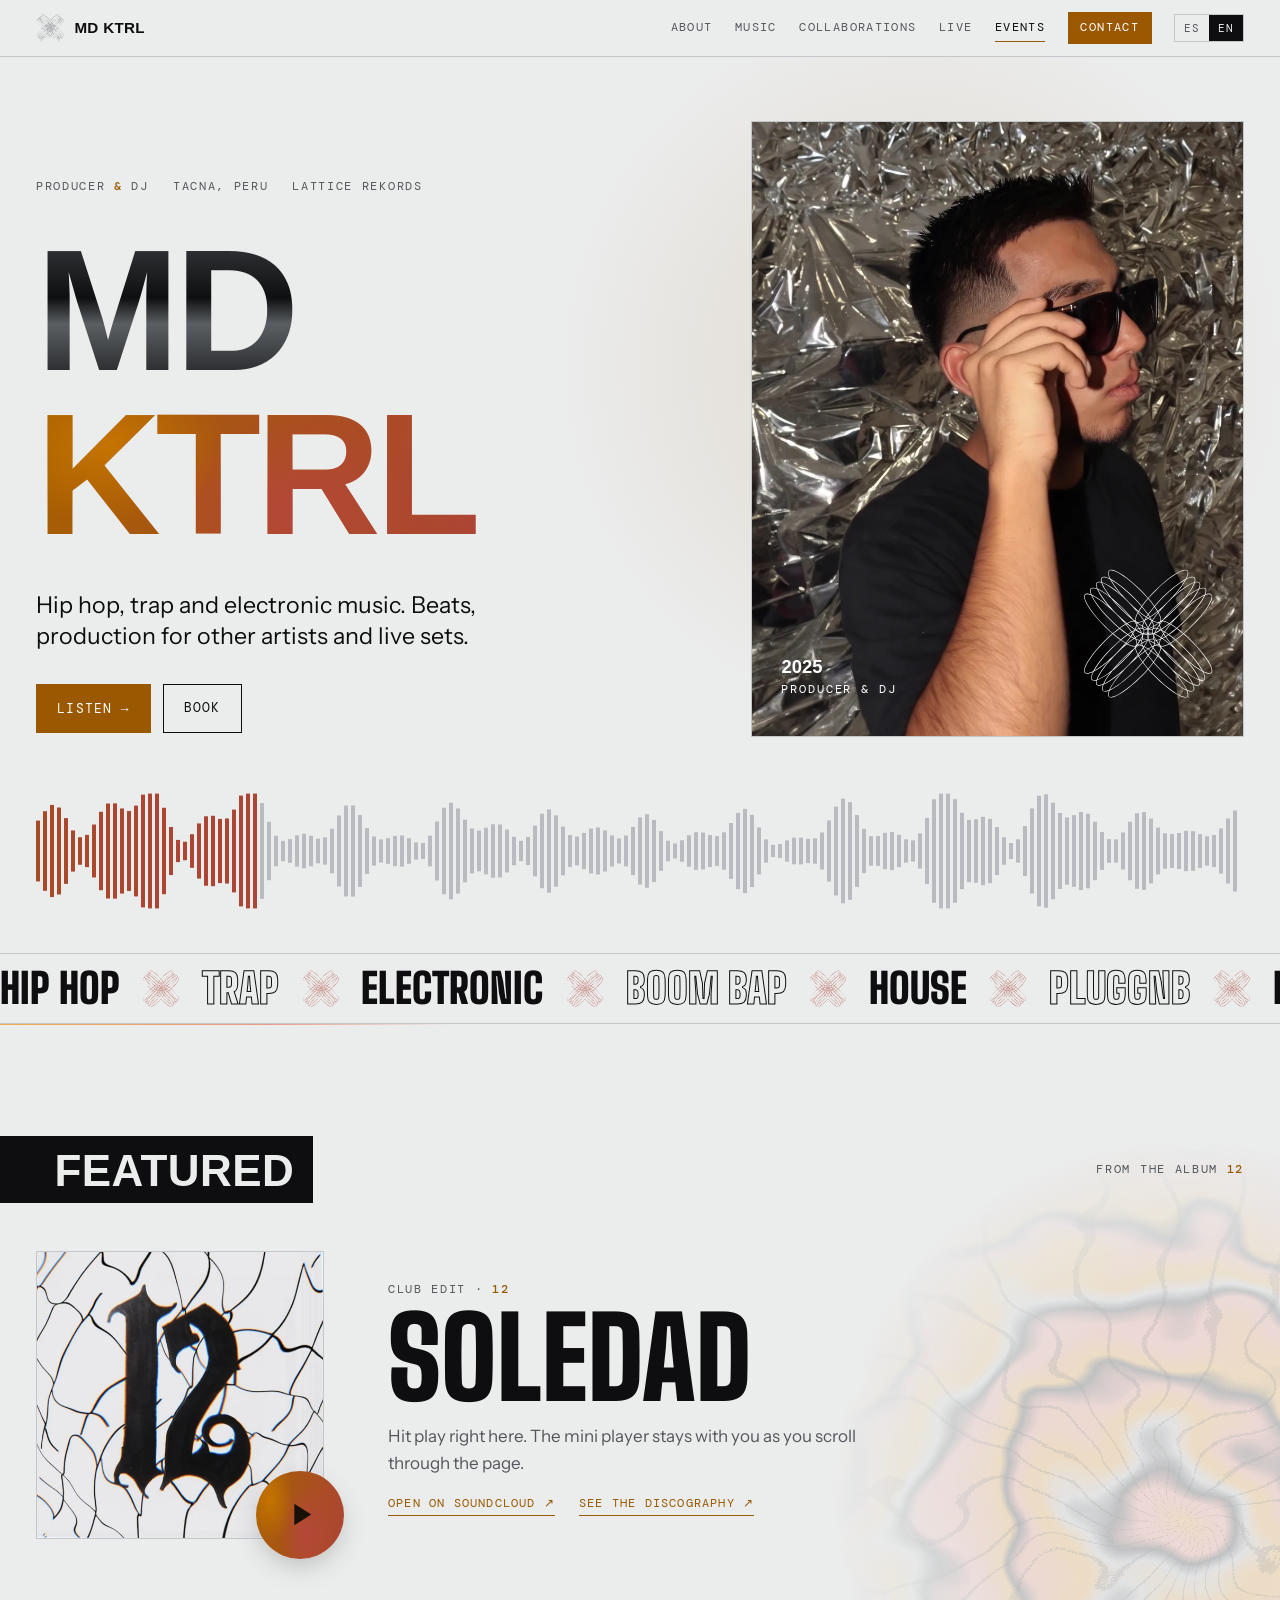
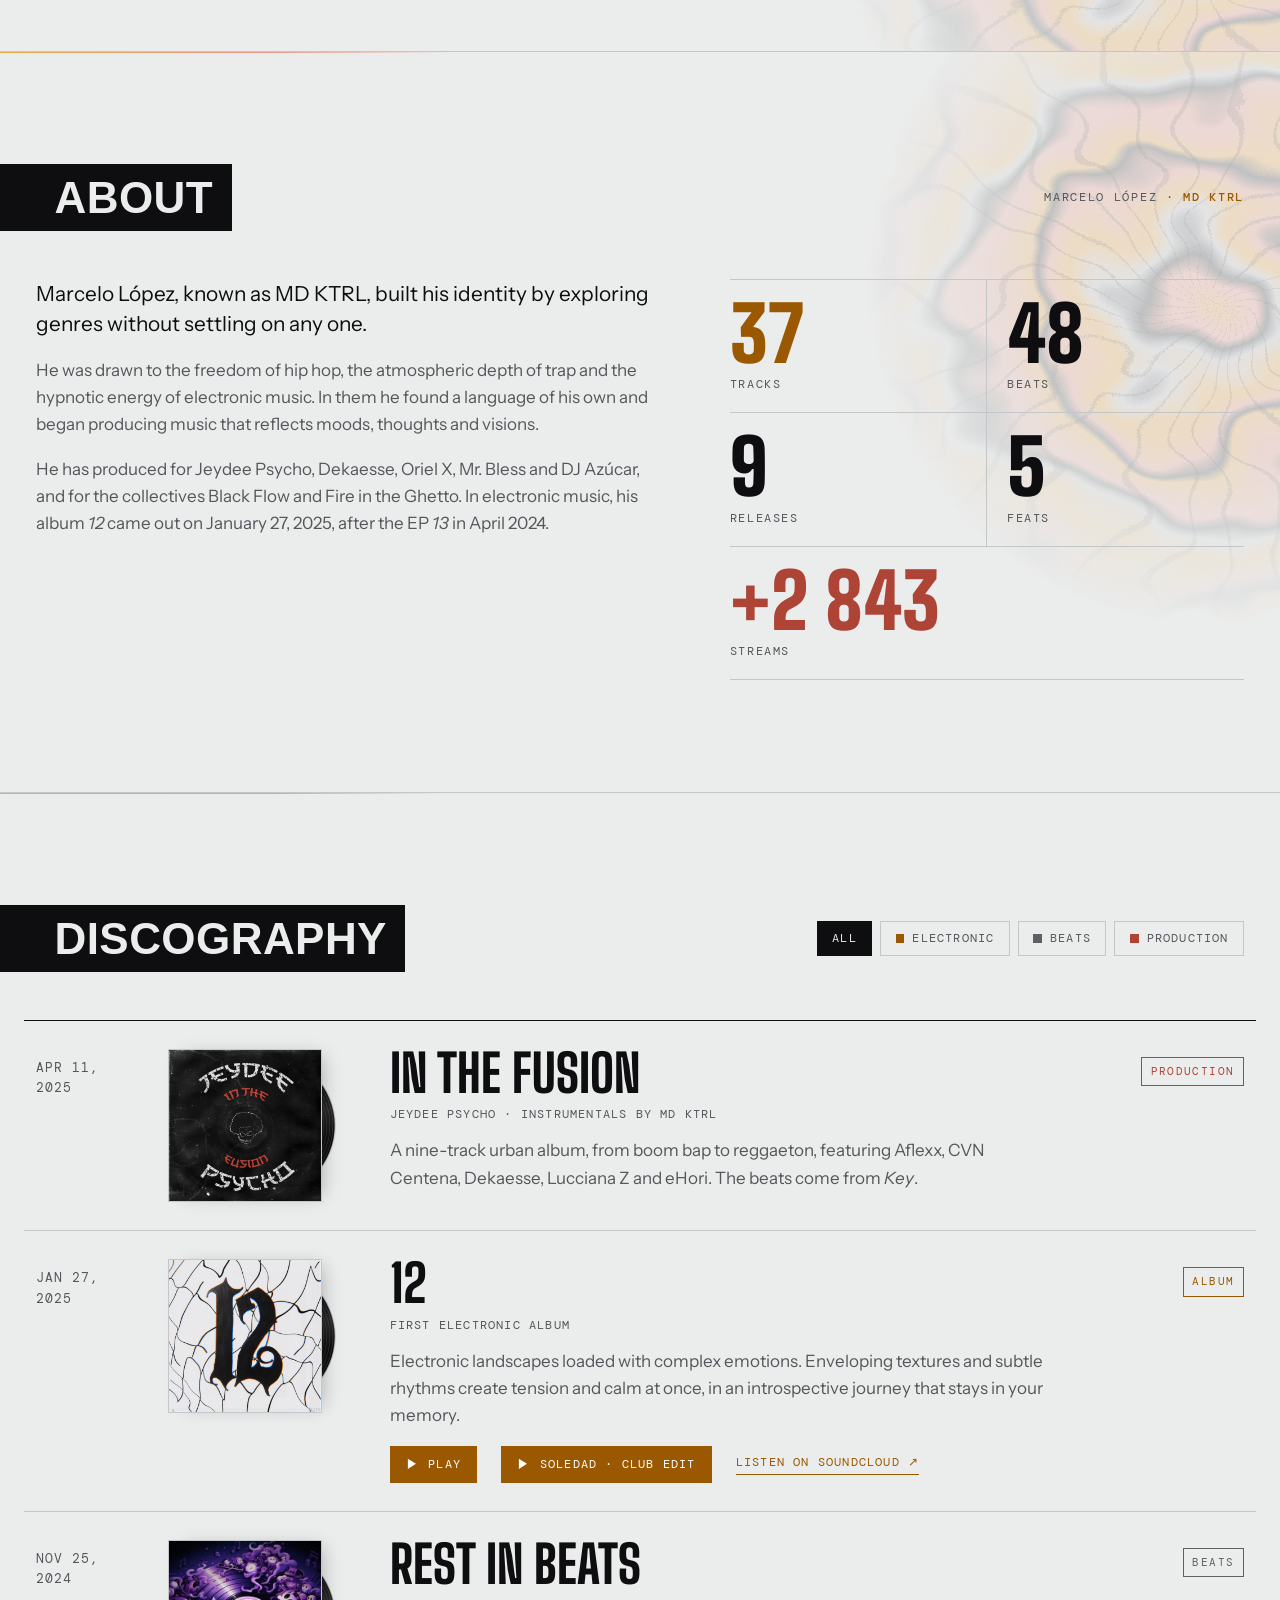
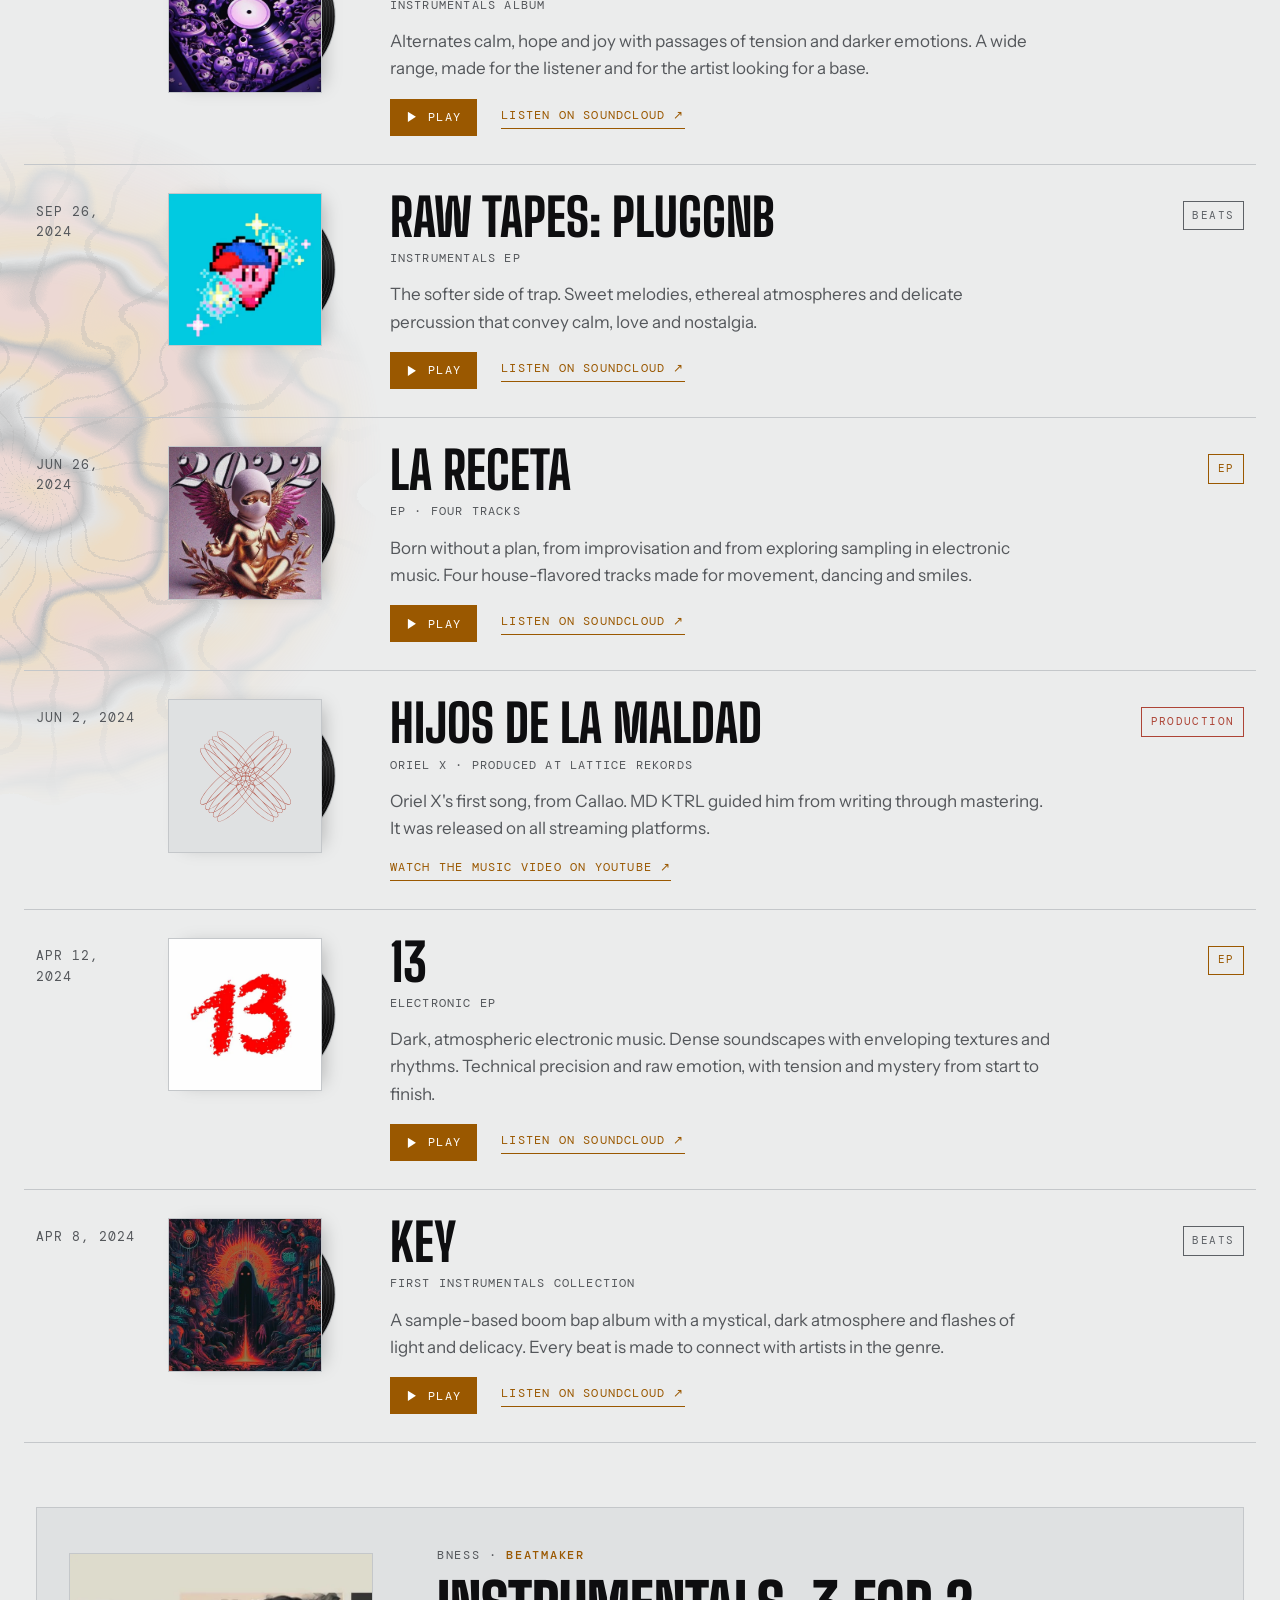
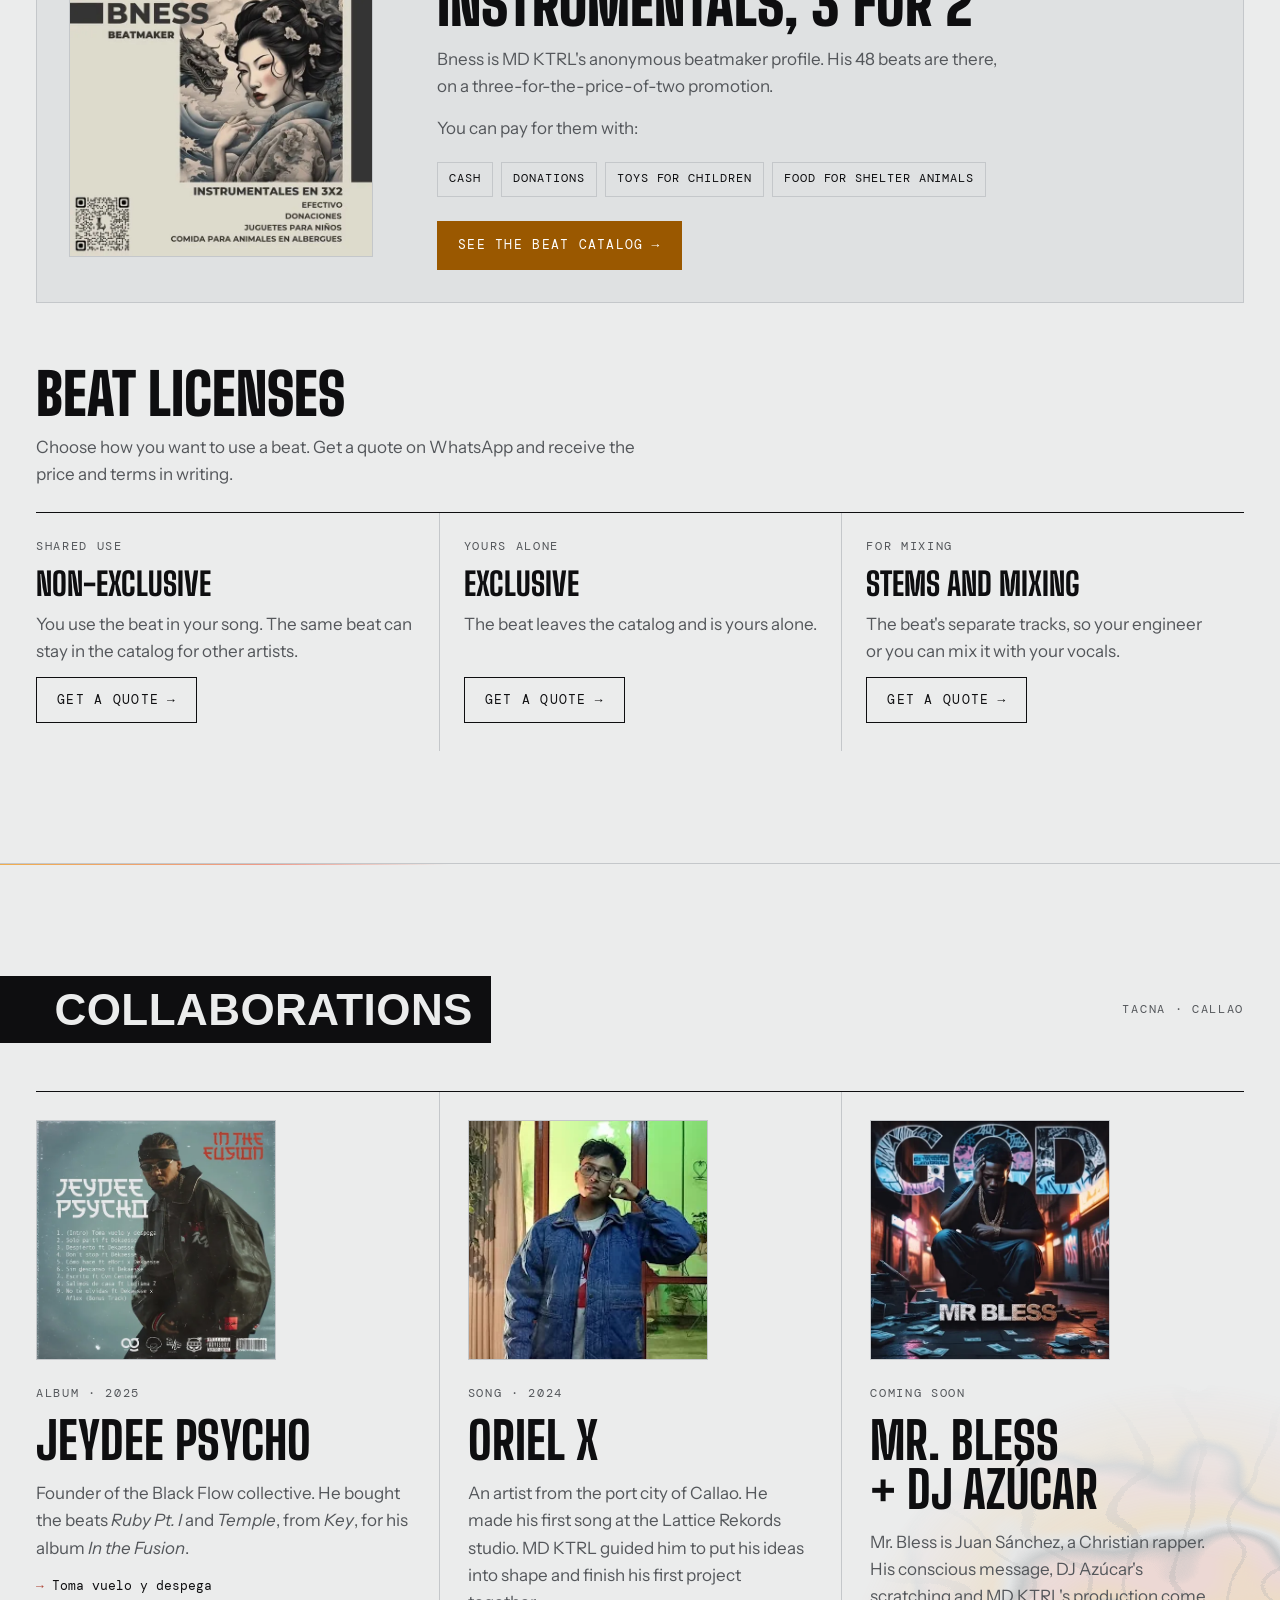
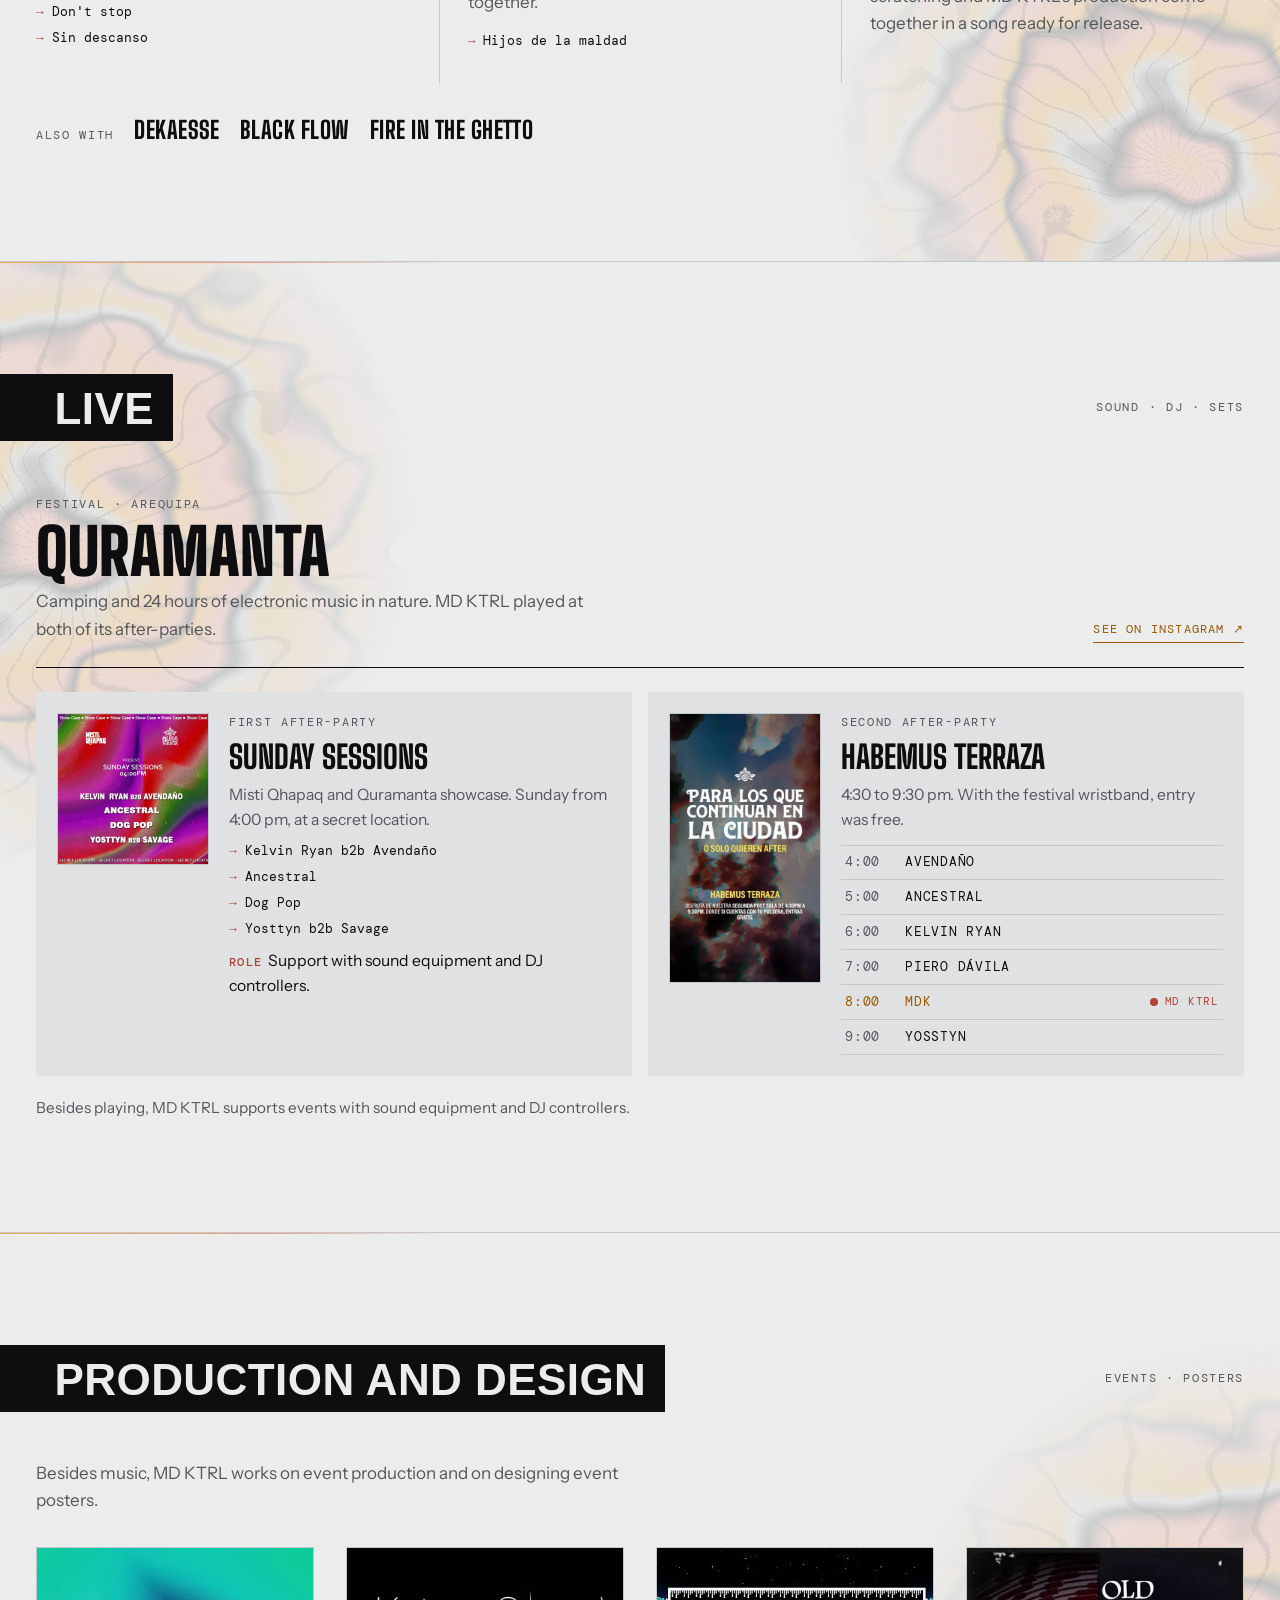
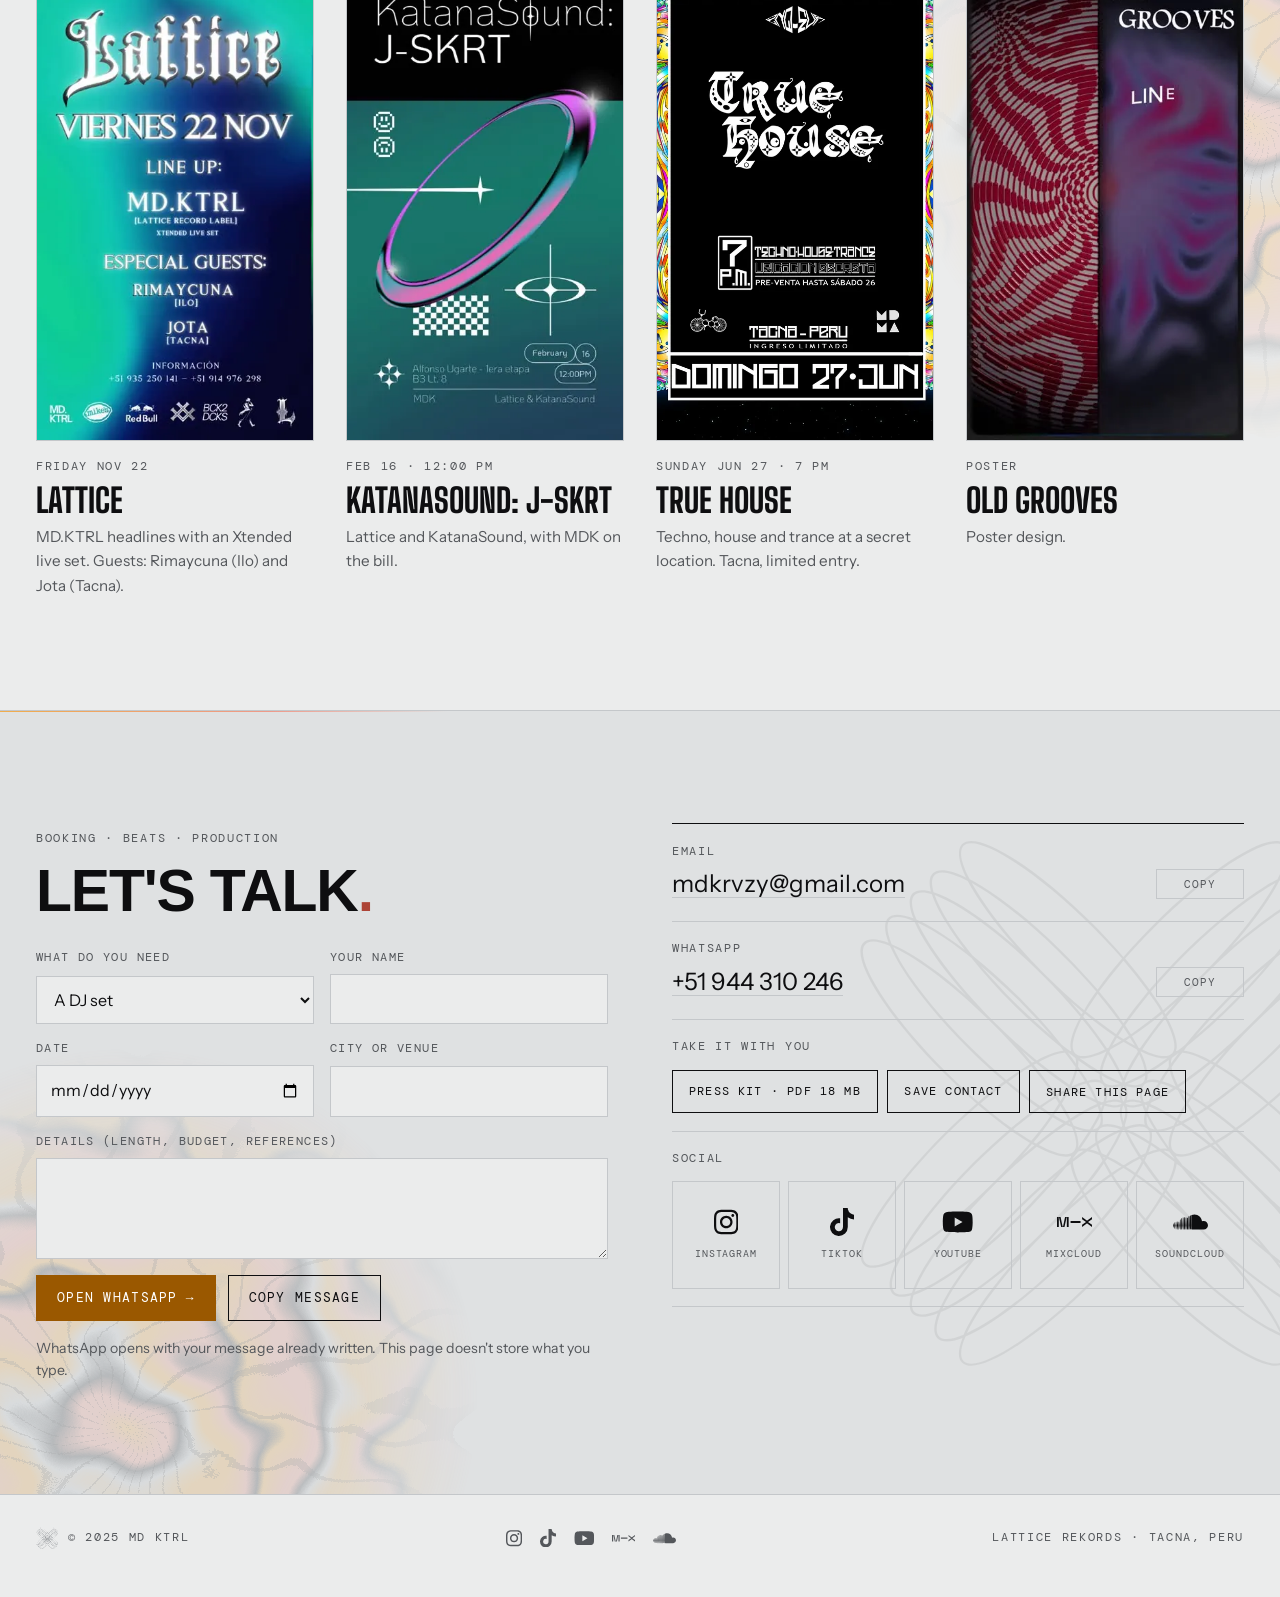
==== commit 3313f852: "feat(seo): vista previa al compartir, datos estructurados y accesibilidad del reproductor - Open Gra" ====
--- a/index.html
+++ b/index.html
@@ -11,9 +11,38 @@
 <meta property="og:type" content="website">
 <meta property="og:title" content="MD KTRL · Productor y DJ">
 <meta property="og:description" content="Hip hop, trap y música electrónica desde Tacna, Perú. Beats, producción y sets en vivo.">
-<meta property="og:image" content="og.jpg">
+<meta property="og:image" content="https://mdkproject.github.io/og.jpg">
+<meta property="og:image:width" content="1200">
+<meta property="og:image:height" content="630">
+<meta property="og:image:alt" content="MD KTRL, productor y DJ de Tacna, Perú">
+<meta property="og:url" content="https://mdkproject.github.io/">
+<meta property="og:site_name" content="MD KTRL">
+<link rel="canonical" href="https://mdkproject.github.io/">
 <meta property="og:locale" content="es_PE">
 <meta name="twitter:card" content="summary_large_image">
+<meta name="twitter:title" content="MD KTRL · Productor y DJ">
+<meta name="twitter:description" content="Hip hop, trap y música electrónica desde Tacna, Perú. Beats, producción y sets en vivo.">
+<meta name="twitter:image" content="https://mdkproject.github.io/og.jpg">
+<script type="application/ld+json">
+{
+  "@context": "https://schema.org",
+  "@type": "MusicGroup",
+  "name": "MD KTRL",
+  "alternateName": "Marcelo López",
+  "url": "https://mdkproject.github.io/",
+  "image": "https://mdkproject.github.io/og.jpg",
+  "description": "Productor y DJ de Tacna, Perú. Hip hop, trap y música electrónica.",
+  "genre": ["Hip hop", "Trap", "Electronic"],
+  "foundingLocation": { "@type": "Place", "name": "Tacna, Perú" },
+  "sameAs": [
+    "https://www.instagram.com/m1ndktrl/",
+    "https://www.tiktok.com/@m1ndktrl",
+    "https://www.youtube.com/@m1ndktrl",
+    "https://www.mixcloud.com/DMON_TRACKS/",
+    "https://soundcloud.com/boness6"
+  ]
+}
+</script>
 <link rel="preconnect" href="https://fonts.googleapis.com">
 <link rel="preconnect" href="https://fonts.gstatic.com" crossorigin>
 <link rel="stylesheet" href="https://fonts.googleapis.com/css2?family=Big+Shoulders+Display:wght@800;900&family=DM+Mono:wght@400;500&family=Instrument+Sans:wght@400;500;600&family=Syncopate:wght@700&display=swap">
@@ -454,11 +483,11 @@
 .play .ico { width: 1.1rem; height: 1.1rem; }
 .play:hover { background: var(--coral); border-color: var(--coral); }
 .play .i-q, .play .t-pause { display: none; }
-.play[aria-pressed="true"] { background: transparent; color: var(--accent); }
-.play[aria-pressed="true"]:hover { border-color: var(--coral); color: var(--coral); }
-.play[aria-pressed="true"] .i-p, .play[aria-pressed="true"] .t-play { display: none; }
-.play[aria-pressed="true"] .i-q { display: block; }
-.play[aria-pressed="true"] .t-pause { display: inline; }
+.play[data-playing="true"] { background: transparent; color: var(--accent); }
+.play[data-playing="true"]:hover { border-color: var(--coral); color: var(--coral); }
+.play[data-playing="true"] .i-p, .play[data-playing="true"] .t-play { display: none; }
+.play[data-playing="true"] .i-q { display: block; }
+.play[data-playing="true"] .t-pause { display: inline; }
 .play.big {
   margin: 0; width: clamp(4rem, 9vw, 5.5rem); height: clamp(4rem, 9vw, 5.5rem); padding: 0; justify-content: center;
   border: 0; border-radius: 50%; background: var(--dye); color: #17110a; box-shadow: 0 10px 30px -8px var(--shadow);
@@ -466,7 +495,7 @@
 .play.big .ico { width: 42%; height: 42%; }
 .play.big .t-play, .play.big .t-pause { position: absolute; width: 1px; height: 1px; overflow: hidden; clip-path: inset(50%); }
 .play.big:hover { background: var(--dye); transform: scale(1.07); }
-.play.big[aria-pressed="true"] { background: var(--fg); color: var(--bg); }
+.play.big[data-playing="true"] { background: var(--fg); color: var(--bg); }
 
 /* Destacado */
 #destacado { --dr: -16rem; --db: -12rem; --dp: 30deg; }
@@ -494,8 +523,8 @@
 }
 .dock-play { width: 2.75rem; height: 2.75rem; border-radius: 50%; background: var(--accent); border-color: var(--accent); color: var(--accent-ink); font-size: 1.2rem; }
 .dock-play .i-q { display: none; }
-.dock-play[aria-pressed="true"] .i-p { display: none; }
-.dock-play[aria-pressed="true"] .i-q { display: block; }
+.dock-play[data-playing="true"] .i-p { display: none; }
+.dock-play[data-playing="true"] .i-q { display: block; }
 .dock-play:hover { background: var(--coral); border-color: var(--coral); }
 .dock-close { width: 2.25rem; height: 2.25rem; font-size: 1.4rem; line-height: 1; color: var(--muted); }
 .dock-close:hover { color: var(--fg); border-color: var(--muted); }
@@ -807,7 +836,7 @@
       <article class="spot-card">
         <div class="spot-art">
           <img src="img/12.webp" alt="Portada del álbum 12 de MD KTRL" width="540" height="540" loading="lazy">
-          <button class="play big" type="button" data-sc="https://soundcloud.com/marcelo-lopez-456835638/soledad-club-edit" data-title="Soledad (Club Edit)" data-artist="MD KTRL" data-cover="img/12.webp" aria-pressed="false"><svg class="ico i-p" aria-hidden="true"><use href="#i-play"/></svg><svg class="ico i-q" aria-hidden="true"><use href="#i-pause"/></svg><span class="t-play">Reproducir</span><span class="t-pause">Pausar</span></button>
+          <button class="play big" type="button" data-sc="https://soundcloud.com/marcelo-lopez-456835638/soledad-club-edit" data-title="Soledad (Club Edit)" data-artist="MD KTRL" data-cover="img/12.webp"><svg class="ico i-p" aria-hidden="true"><use href="#i-play"/></svg><svg class="ico i-q" aria-hidden="true"><use href="#i-pause"/></svg><span class="t-play">Reproducir</span><span class="t-pause">Pausar</span></button>
         </div>
         <div class="spot-body">
           <span class="label">Club edit · <b>12</b></span>
@@ -880,8 +909,8 @@
             <div class="more">
               <p>Paisajes electrónicos cargados de emociones complejas. Texturas envolventes y ritmos sutiles que generan tensión y calma a la vez, en un viaje introspectivo que se queda en la memoria.</p>
               <div class="links">
-                <button class="play" type="button" data-sc="https://soundcloud.com/marcelo-lopez-456835638/sets/12a" data-title="12" data-artist="MD KTRL" data-cover="img/12.webp" aria-pressed="false"><svg class="ico i-p" aria-hidden="true"><use href="#i-play"/></svg><svg class="ico i-q" aria-hidden="true"><use href="#i-pause"/></svg><span class="t-play">Reproducir</span><span class="t-pause">Pausar</span></button>
-                <button class="play" type="button" data-sc="https://soundcloud.com/marcelo-lopez-456835638/soledad-club-edit" data-title="Soledad (Club Edit)" data-artist="MD KTRL" data-cover="img/12.webp" aria-pressed="false"><svg class="ico i-p" aria-hidden="true"><use href="#i-play"/></svg><svg class="ico i-q" aria-hidden="true"><use href="#i-pause"/></svg><span class="t-play">Soledad · Club Edit</span><span class="t-pause">Pausar</span></button>
+                <button class="play" type="button" data-sc="https://soundcloud.com/marcelo-lopez-456835638/sets/12a" data-title="12" data-artist="MD KTRL" data-cover="img/12.webp"><svg class="ico i-p" aria-hidden="true"><use href="#i-play"/></svg><svg class="ico i-q" aria-hidden="true"><use href="#i-pause"/></svg><span class="t-play">Reproducir</span><span class="t-pause">Pausar</span></button>
+                <button class="play" type="button" data-sc="https://soundcloud.com/marcelo-lopez-456835638/soledad-club-edit" data-title="Soledad (Club Edit)" data-artist="MD KTRL" data-cover="img/12.webp"><svg class="ico i-p" aria-hidden="true"><use href="#i-play"/></svg><svg class="ico i-q" aria-hidden="true"><use href="#i-pause"/></svg><span class="t-play">Soledad · Club Edit</span><span class="t-pause">Pausar</span></button>
                 <a class="listen" href="https://soundcloud.com/marcelo-lopez-456835638/sets/12a" target="_blank" rel="noopener">Escuchar en SoundCloud</a>
               </div>
             </div>
@@ -899,7 +928,7 @@
             <div class="more">
               <p>Alterna calma, esperanza y alegría con pasajes de tensión y emociones más oscuras. Un rango amplio, pensado para el oyente y para el artista que busca base.</p>
               <div class="links">
-                <button class="play" type="button" data-sc="https://soundcloud.com/boness6/sets/rest-in-beats" data-title="Rest in Beats" data-artist="Bness" data-cover="img/rest-in-beats.webp" aria-pressed="false"><svg class="ico i-p" aria-hidden="true"><use href="#i-play"/></svg><svg class="ico i-q" aria-hidden="true"><use href="#i-pause"/></svg><span class="t-play">Reproducir</span><span class="t-pause">Pausar</span></button>
+                <button class="play" type="button" data-sc="https://soundcloud.com/boness6/sets/rest-in-beats" data-title="Rest in Beats" data-artist="Bness" data-cover="img/rest-in-beats.webp"><svg class="ico i-p" aria-hidden="true"><use href="#i-play"/></svg><svg class="ico i-q" aria-hidden="true"><use href="#i-pause"/></svg><span class="t-play">Reproducir</span><span class="t-pause">Pausar</span></button>
                 <a class="listen" href="https://soundcloud.com/boness6/sets/rest-in-beats" target="_blank" rel="noopener">Escuchar en SoundCloud</a>
               </div>
             </div>
@@ -917,7 +946,7 @@
             <div class="more">
               <p>La cara más suave del trap. Melodías dulces, atmósferas etéreas y percusiones delicadas que transmiten calma, amor y nostalgia.</p>
               <div class="links">
-                <button class="play" type="button" data-sc="https://soundcloud.com/boness6/sets/raw-tapes-pluggnb" data-title="Raw Tapes: Pluggnb" data-artist="Bness" data-cover="img/raw-tapes-pluggnb.webp" aria-pressed="false"><svg class="ico i-p" aria-hidden="true"><use href="#i-play"/></svg><svg class="ico i-q" aria-hidden="true"><use href="#i-pause"/></svg><span class="t-play">Reproducir</span><span class="t-pause">Pausar</span></button>
+                <button class="play" type="button" data-sc="https://soundcloud.com/boness6/sets/raw-tapes-pluggnb" data-title="Raw Tapes: Pluggnb" data-artist="Bness" data-cover="img/raw-tapes-pluggnb.webp"><svg class="ico i-p" aria-hidden="true"><use href="#i-play"/></svg><svg class="ico i-q" aria-hidden="true"><use href="#i-pause"/></svg><span class="t-play">Reproducir</span><span class="t-pause">Pausar</span></button>
                 <a class="listen" href="https://soundcloud.com/boness6/sets/raw-tapes-pluggnb" target="_blank" rel="noopener">Escuchar en SoundCloud</a>
               </div>
             </div>
@@ -935,7 +964,7 @@
             <div class="more">
               <p>Nació sin plan, de la improvisación y de explorar el sampleo en la electrónica. Cuatro tracks de esencia house hechos para el movimiento, el baile y las sonrisas.</p>
               <div class="links">
-                <button class="play" type="button" data-sc="https://soundcloud.com/dino-lopez-548405551/sets/la-receta-ep" data-title="La Receta" data-artist="MD KTRL" data-cover="img/la-receta.webp" aria-pressed="false"><svg class="ico i-p" aria-hidden="true"><use href="#i-play"/></svg><svg class="ico i-q" aria-hidden="true"><use href="#i-pause"/></svg><span class="t-play">Reproducir</span><span class="t-pause">Pausar</span></button>
+                <button class="play" type="button" data-sc="https://soundcloud.com/dino-lopez-548405551/sets/la-receta-ep" data-title="La Receta" data-artist="MD KTRL" data-cover="img/la-receta.webp"><svg class="ico i-p" aria-hidden="true"><use href="#i-play"/></svg><svg class="ico i-q" aria-hidden="true"><use href="#i-pause"/></svg><span class="t-play">Reproducir</span><span class="t-pause">Pausar</span></button>
                 <a class="listen" href="https://soundcloud.com/dino-lopez-548405551/sets/la-receta-ep" target="_blank" rel="noopener">Escuchar en SoundCloud</a>
               </div>
             </div>
@@ -968,7 +997,7 @@
             <div class="more">
               <p>Electrónica oscura y atmosférica. Paisajes sonoros densos, con texturas y ritmos envolventes. Precisión técnica y emoción cruda, con tensión y misterio de principio a fin.</p>
               <div class="links">
-                <button class="play" type="button" data-sc="https://soundcloud.com/marcelo-lopez-456835638/sets/13a" data-title="13" data-artist="MD KTRL" data-cover="img/13.webp" aria-pressed="false"><svg class="ico i-p" aria-hidden="true"><use href="#i-play"/></svg><svg class="ico i-q" aria-hidden="true"><use href="#i-pause"/></svg><span class="t-play">Reproducir</span><span class="t-pause">Pausar</span></button>
+                <button class="play" type="button" data-sc="https://soundcloud.com/marcelo-lopez-456835638/sets/13a" data-title="13" data-artist="MD KTRL" data-cover="img/13.webp"><svg class="ico i-p" aria-hidden="true"><use href="#i-play"/></svg><svg class="ico i-q" aria-hidden="true"><use href="#i-pause"/></svg><span class="t-play">Reproducir</span><span class="t-pause">Pausar</span></button>
                 <a class="listen" href="https://soundcloud.com/marcelo-lopez-456835638/sets/13a" target="_blank" rel="noopener">Escuchar en SoundCloud</a>
               </div>
             </div>
@@ -986,7 +1015,7 @@
             <div class="more">
               <p>Álbum boom bap basado en el sampleo, de atmósfera mística y oscura con destellos de luz y delicadeza. Cada beat está pensado para conectar con artistas del género.</p>
               <div class="links">
-                <button class="play" type="button" data-sc="https://soundcloud.com/boness6/sets/key" data-title="Key" data-artist="Bness" data-cover="img/key.webp" aria-pressed="false"><svg class="ico i-p" aria-hidden="true"><use href="#i-play"/></svg><svg class="ico i-q" aria-hidden="true"><use href="#i-pause"/></svg><span class="t-play">Reproducir</span><span class="t-pause">Pausar</span></button>
+                <button class="play" type="button" data-sc="https://soundcloud.com/boness6/sets/key" data-title="Key" data-artist="Bness" data-cover="img/key.webp"><svg class="ico i-p" aria-hidden="true"><use href="#i-play"/></svg><svg class="ico i-q" aria-hidden="true"><use href="#i-pause"/></svg><span class="t-play">Reproducir</span><span class="t-pause">Pausar</span></button>
                 <a class="listen" href="https://soundcloud.com/boness6/sets/key" target="_blank" rel="noopener">Escuchar en SoundCloud</a>
               </div>
             </div>
@@ -1260,7 +1289,7 @@
 
 <div class="dock" id="dock" role="region" aria-label="Reproductor" hidden>
   <div class="dock-in">
-    <button class="dock-play" id="dock-toggle" type="button" aria-pressed="false" aria-label="Reproducir">
+    <button class="dock-play" id="dock-toggle" type="button" aria-label="Reproducir">
       <svg class="ico i-p" aria-hidden="true"><use href="#i-play"/></svg><svg class="ico i-q" aria-hidden="true"><use href="#i-pause"/></svg>
     </button>
     <div class="dock-info"><b id="dock-title">MD KTRL</b><span class="label" id="dock-artist" aria-live="polite"></span></div>
@@ -1578,10 +1607,12 @@
 
     var sync = function () {
       document.querySelectorAll('.play[data-sc]').forEach(function (b) {
-        b.setAttribute('aria-pressed', String(!!current && playing && b.getAttribute('data-sc') === current.url));
+        var on = !!current && playing && b.getAttribute('data-sc') === current.url;
+        b.setAttribute('data-playing', String(on));
+        b.setAttribute('aria-label', MDK.t(on ? 'Pausar' : 'Reproducir') + ' ' + (b.getAttribute('data-title') || ''));
       });
-      dToggle.setAttribute('aria-pressed', String(playing));
-      dToggle.setAttribute('aria-label', MDK.t(playing ? 'Pausar' : 'Reproducir'));
+      dToggle.setAttribute('data-playing', String(playing));
+      dToggle.setAttribute('aria-label', MDK.t(playing ? 'Pausar' : 'Reproducir') + (current ? ' ' + current.title : ''));
       document.body.classList.toggle('is-playing', playing);
       if ('mediaSession' in navigator) navigator.mediaSession.playbackState = playing ? 'playing' : 'paused';
     };
@@ -1678,6 +1709,7 @@
       clearTimeout(failTimer); clearTimeout(nudge);
       current = null; playing = false; sync();
     });
+    sync();
   }
 
   /* Contratar: arma el mensaje y abre WhatsApp */
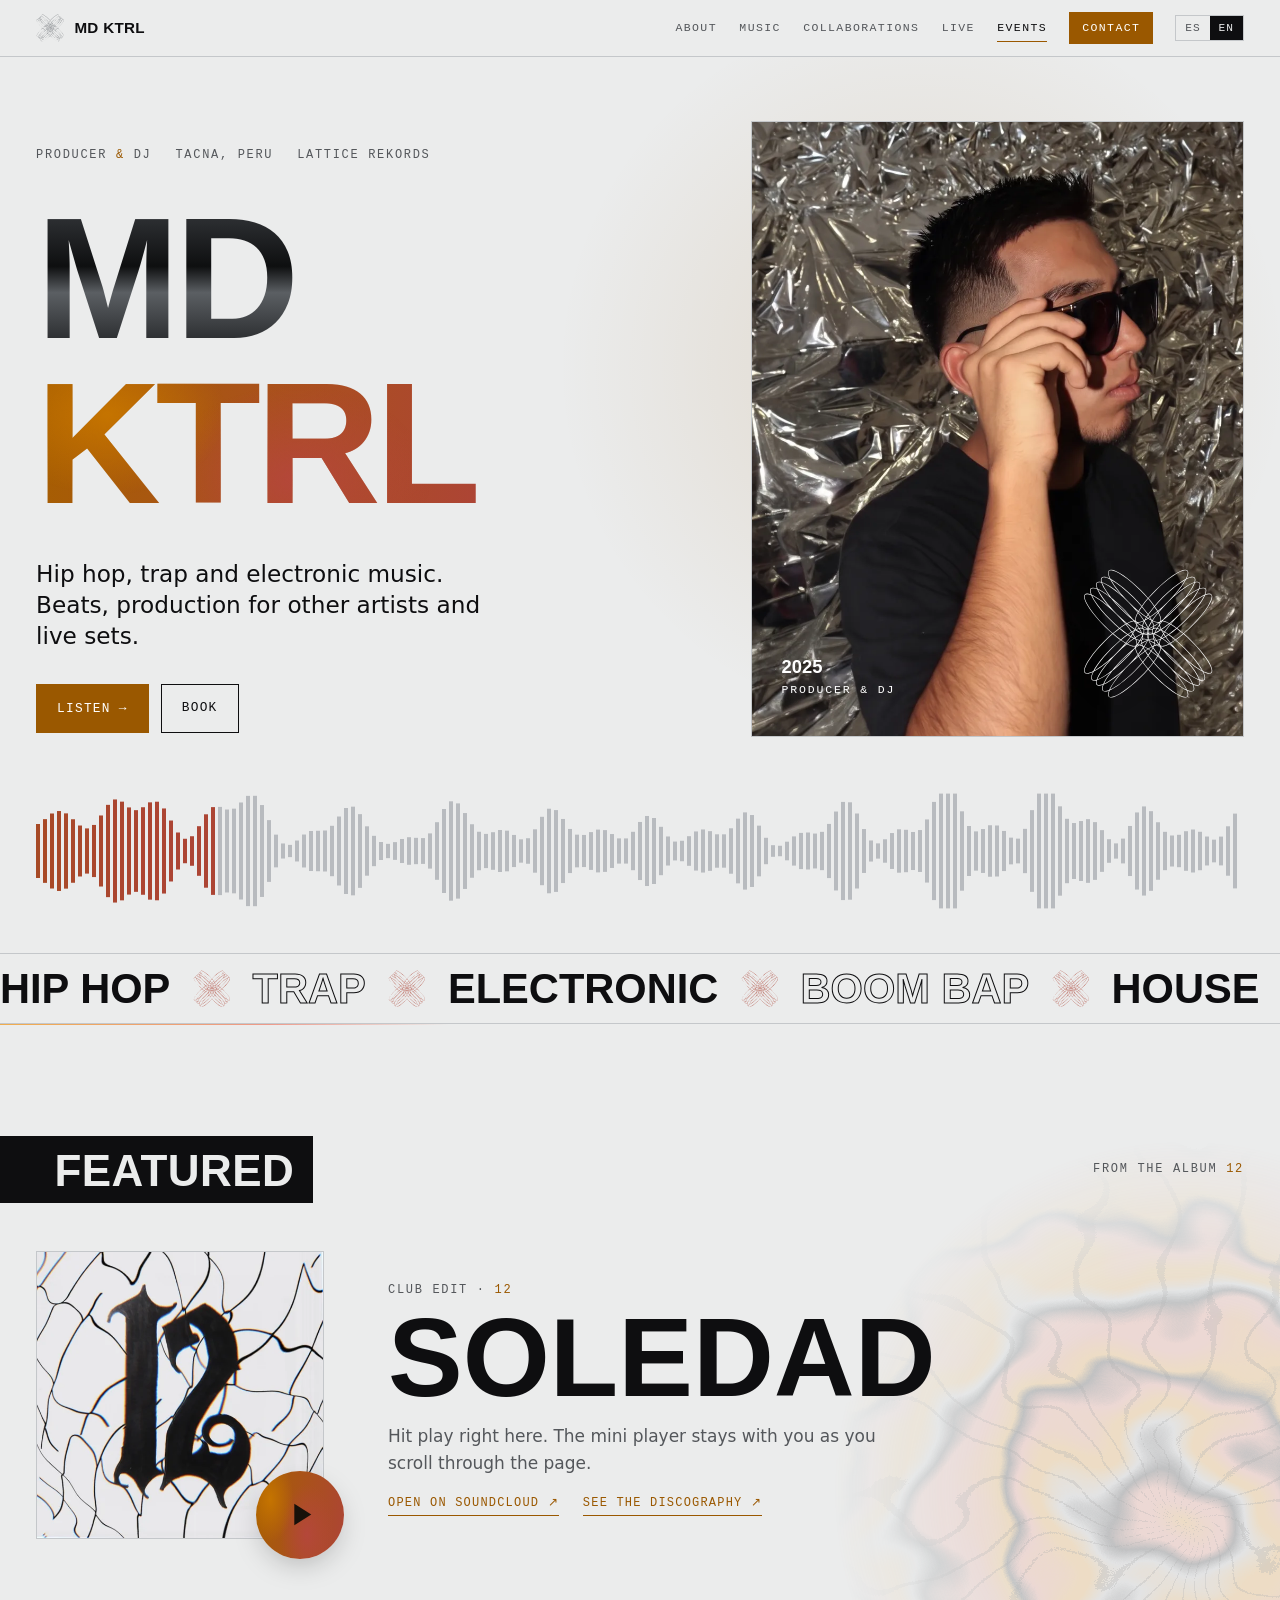
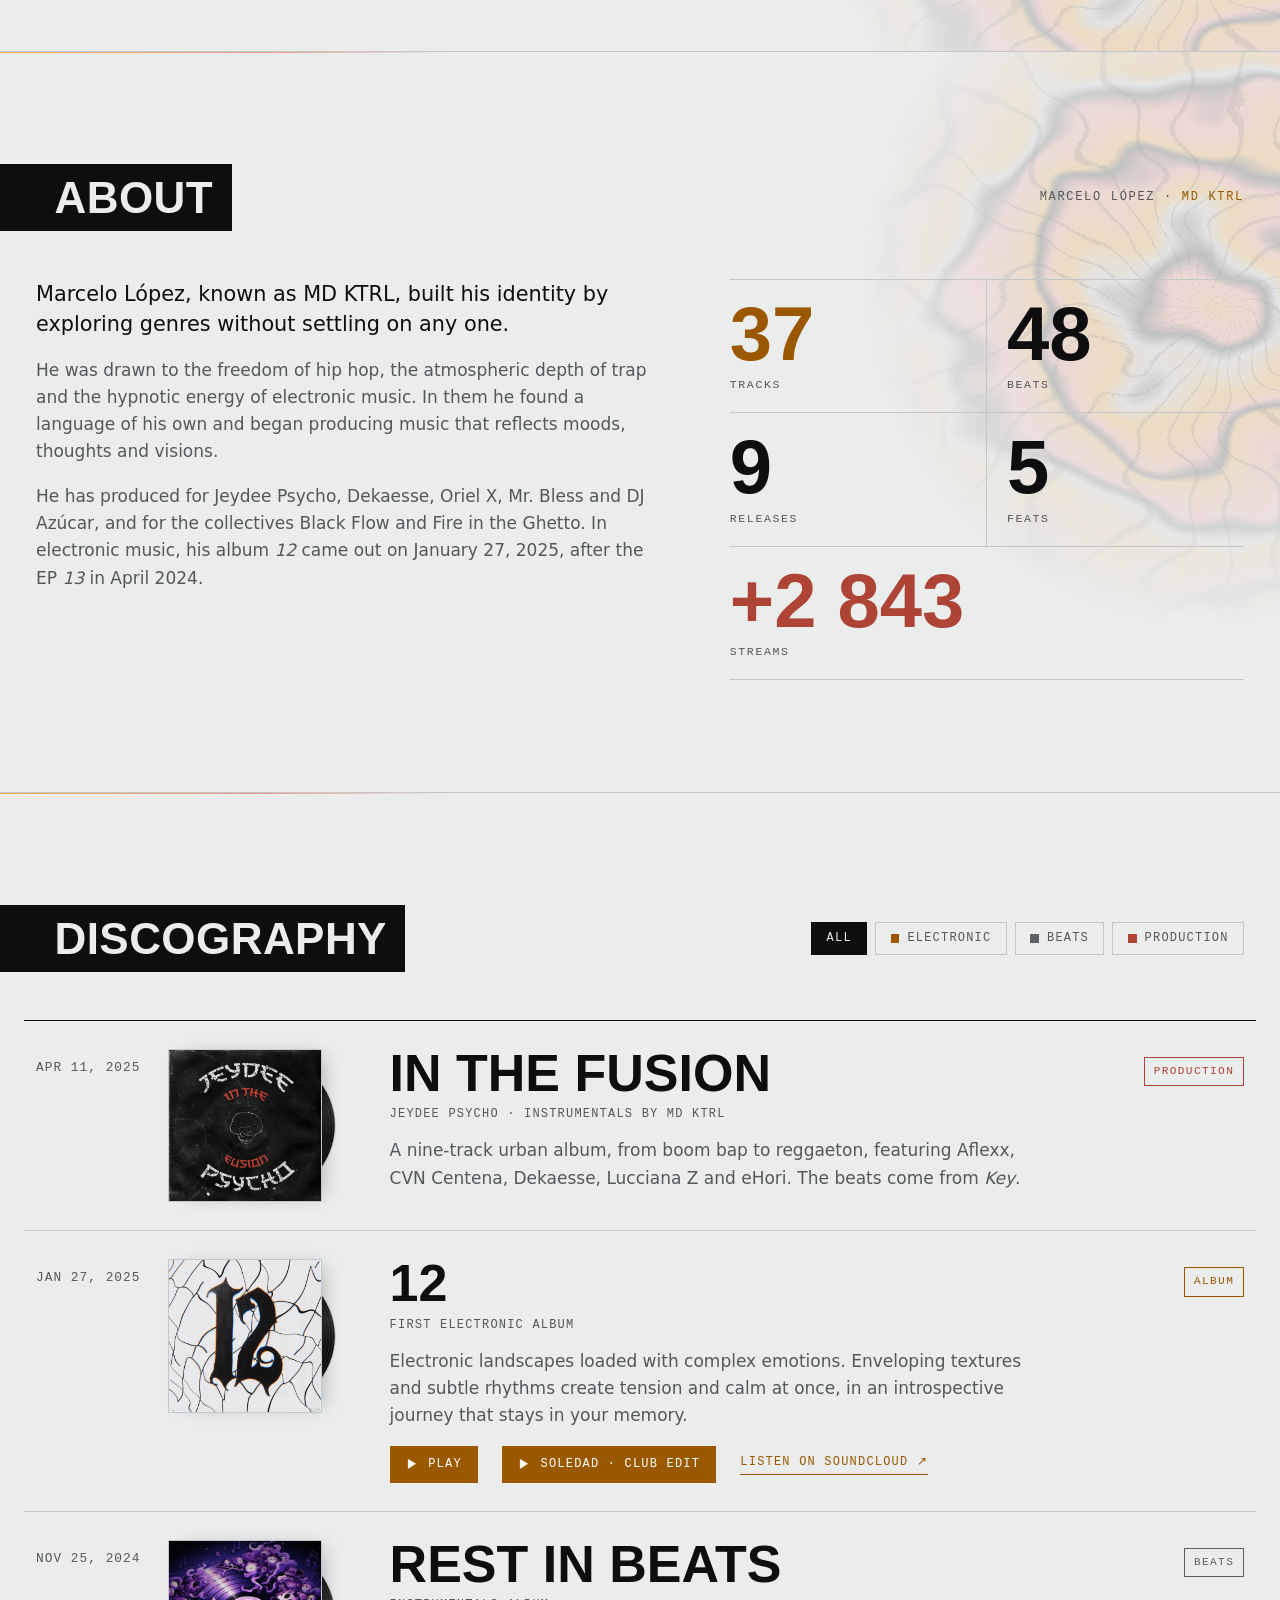
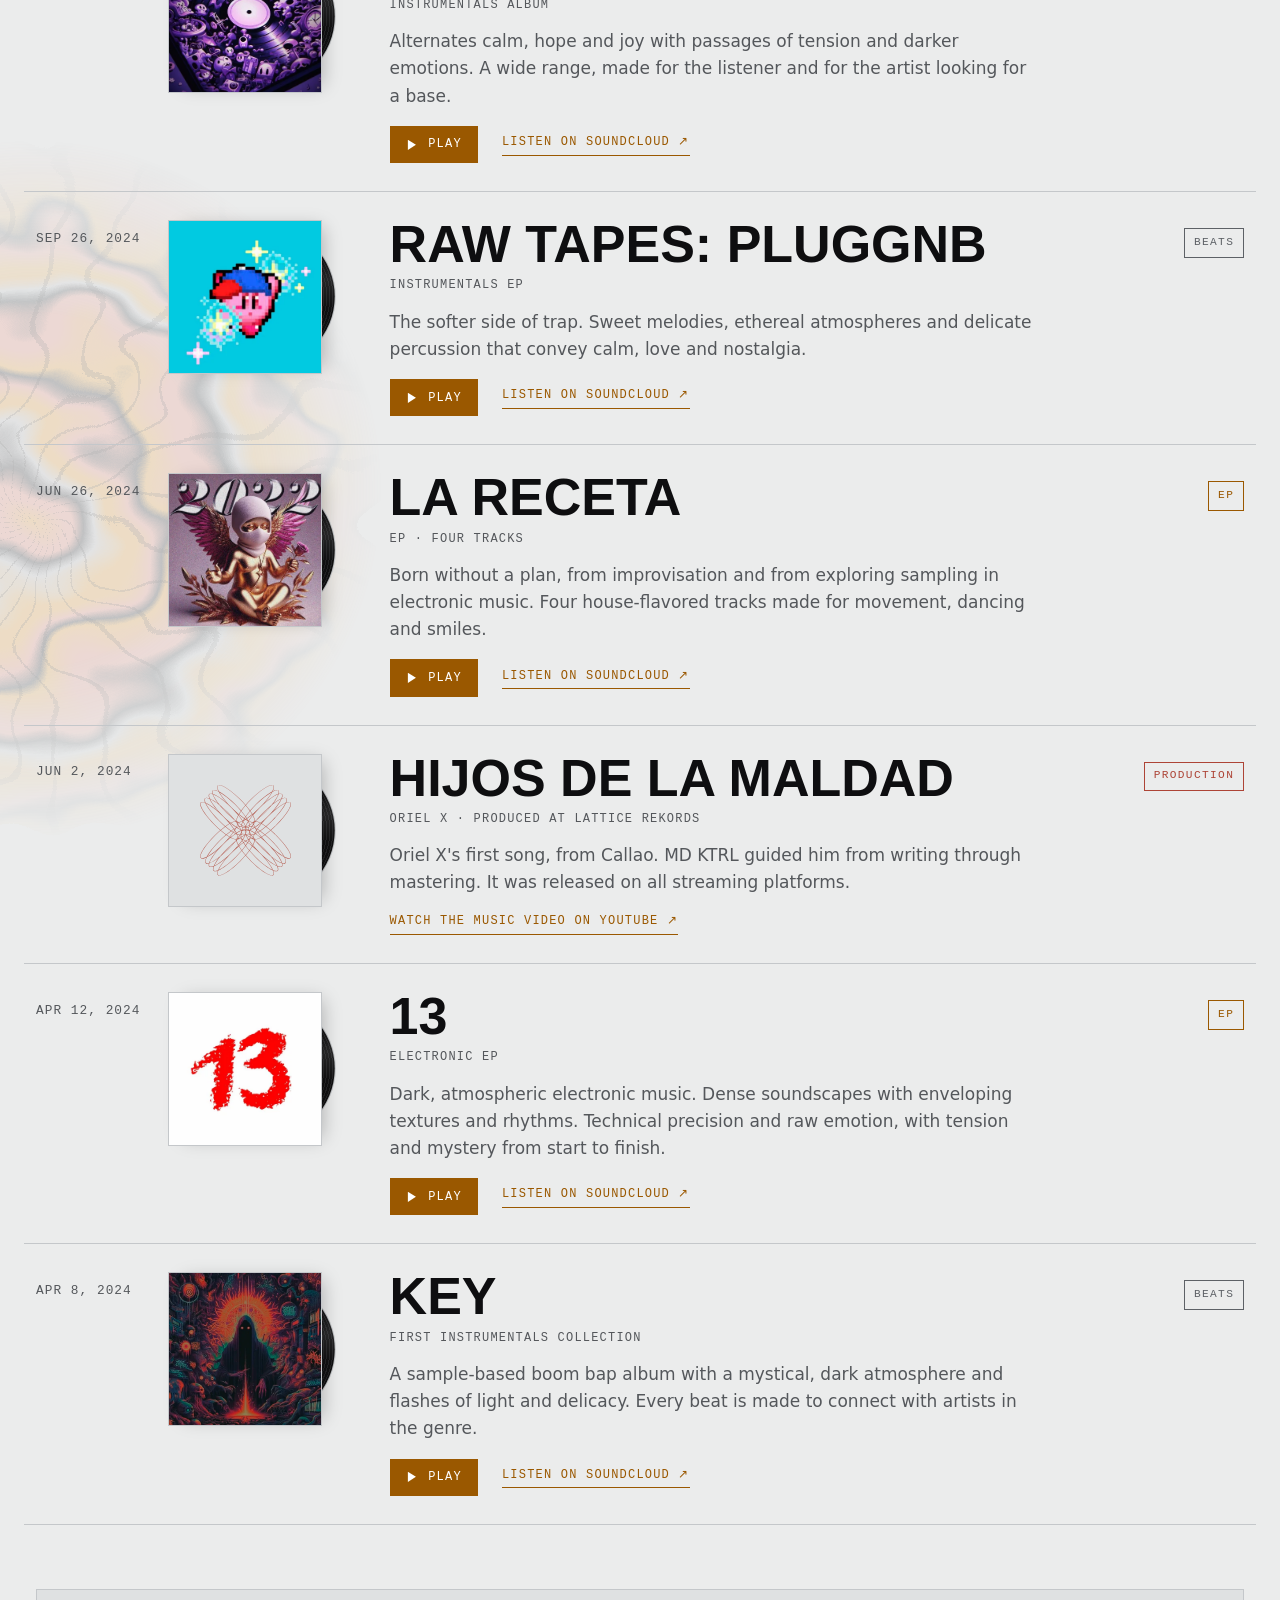
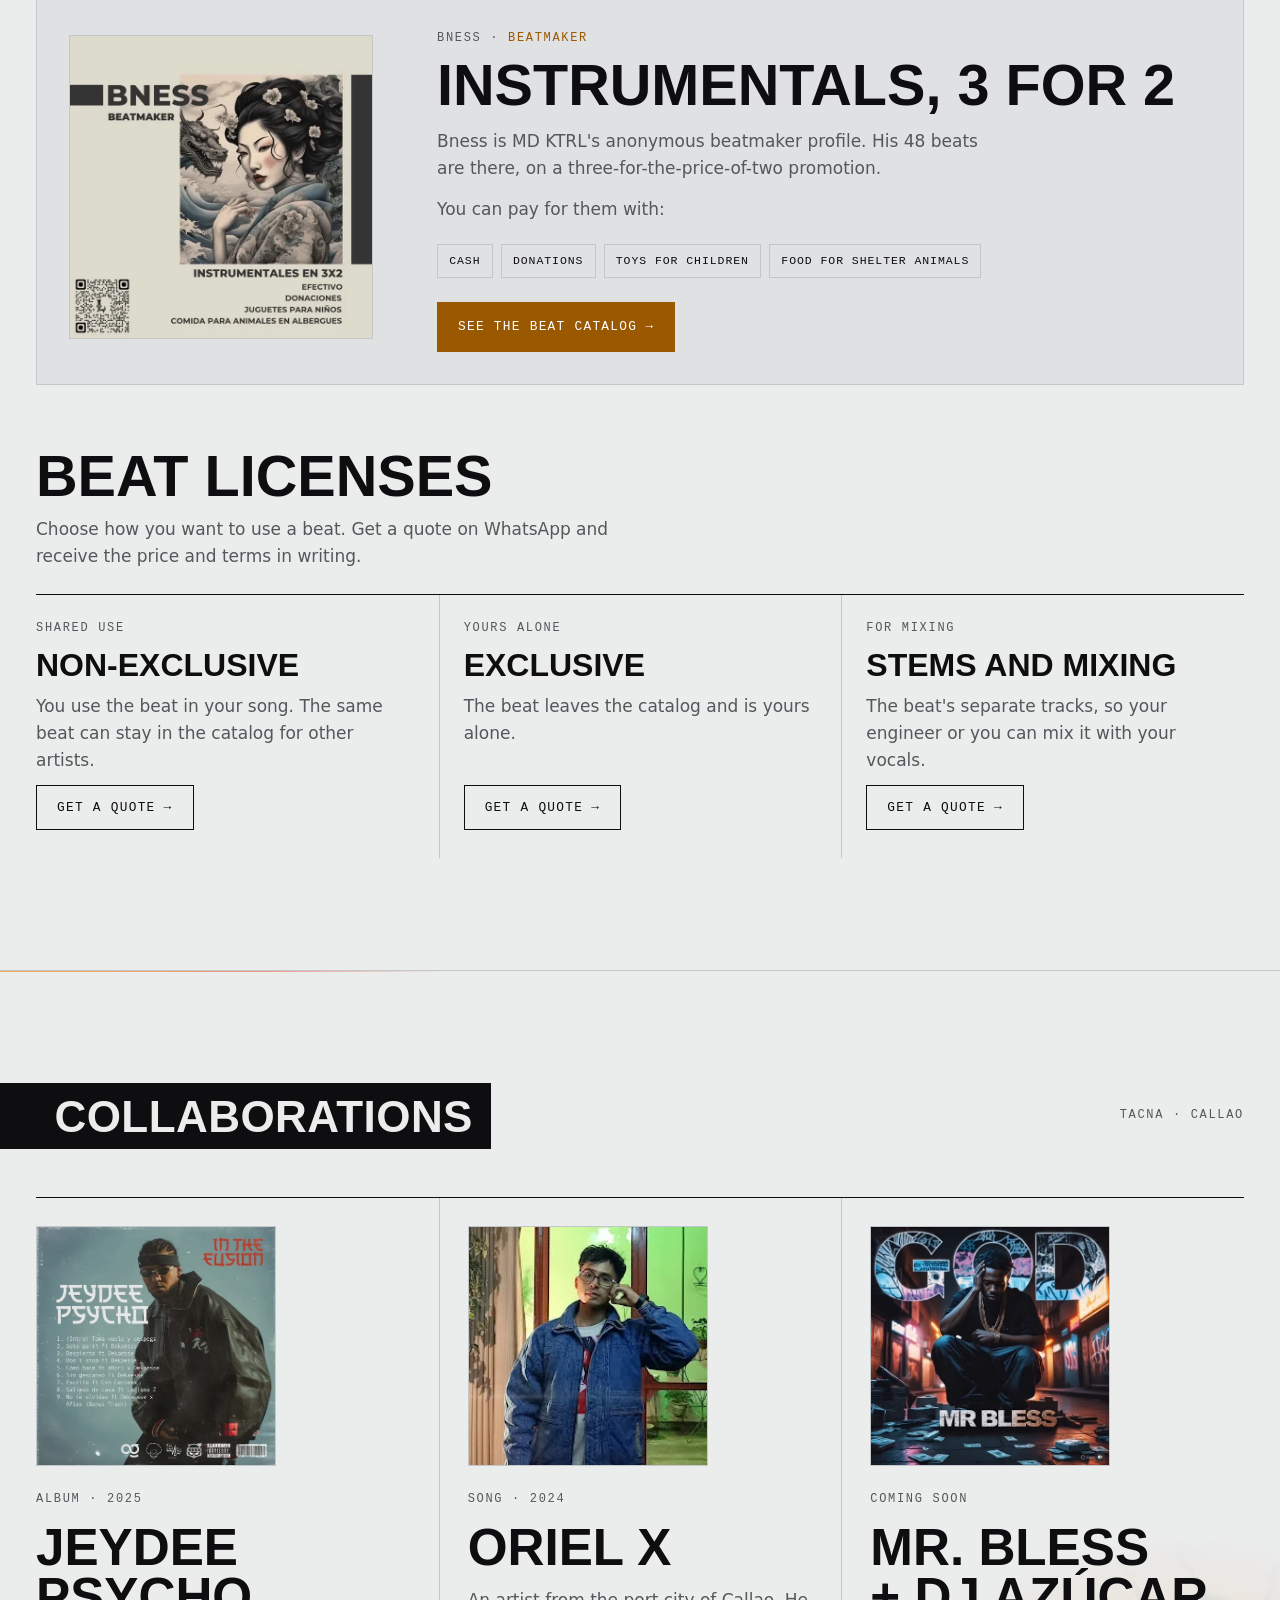
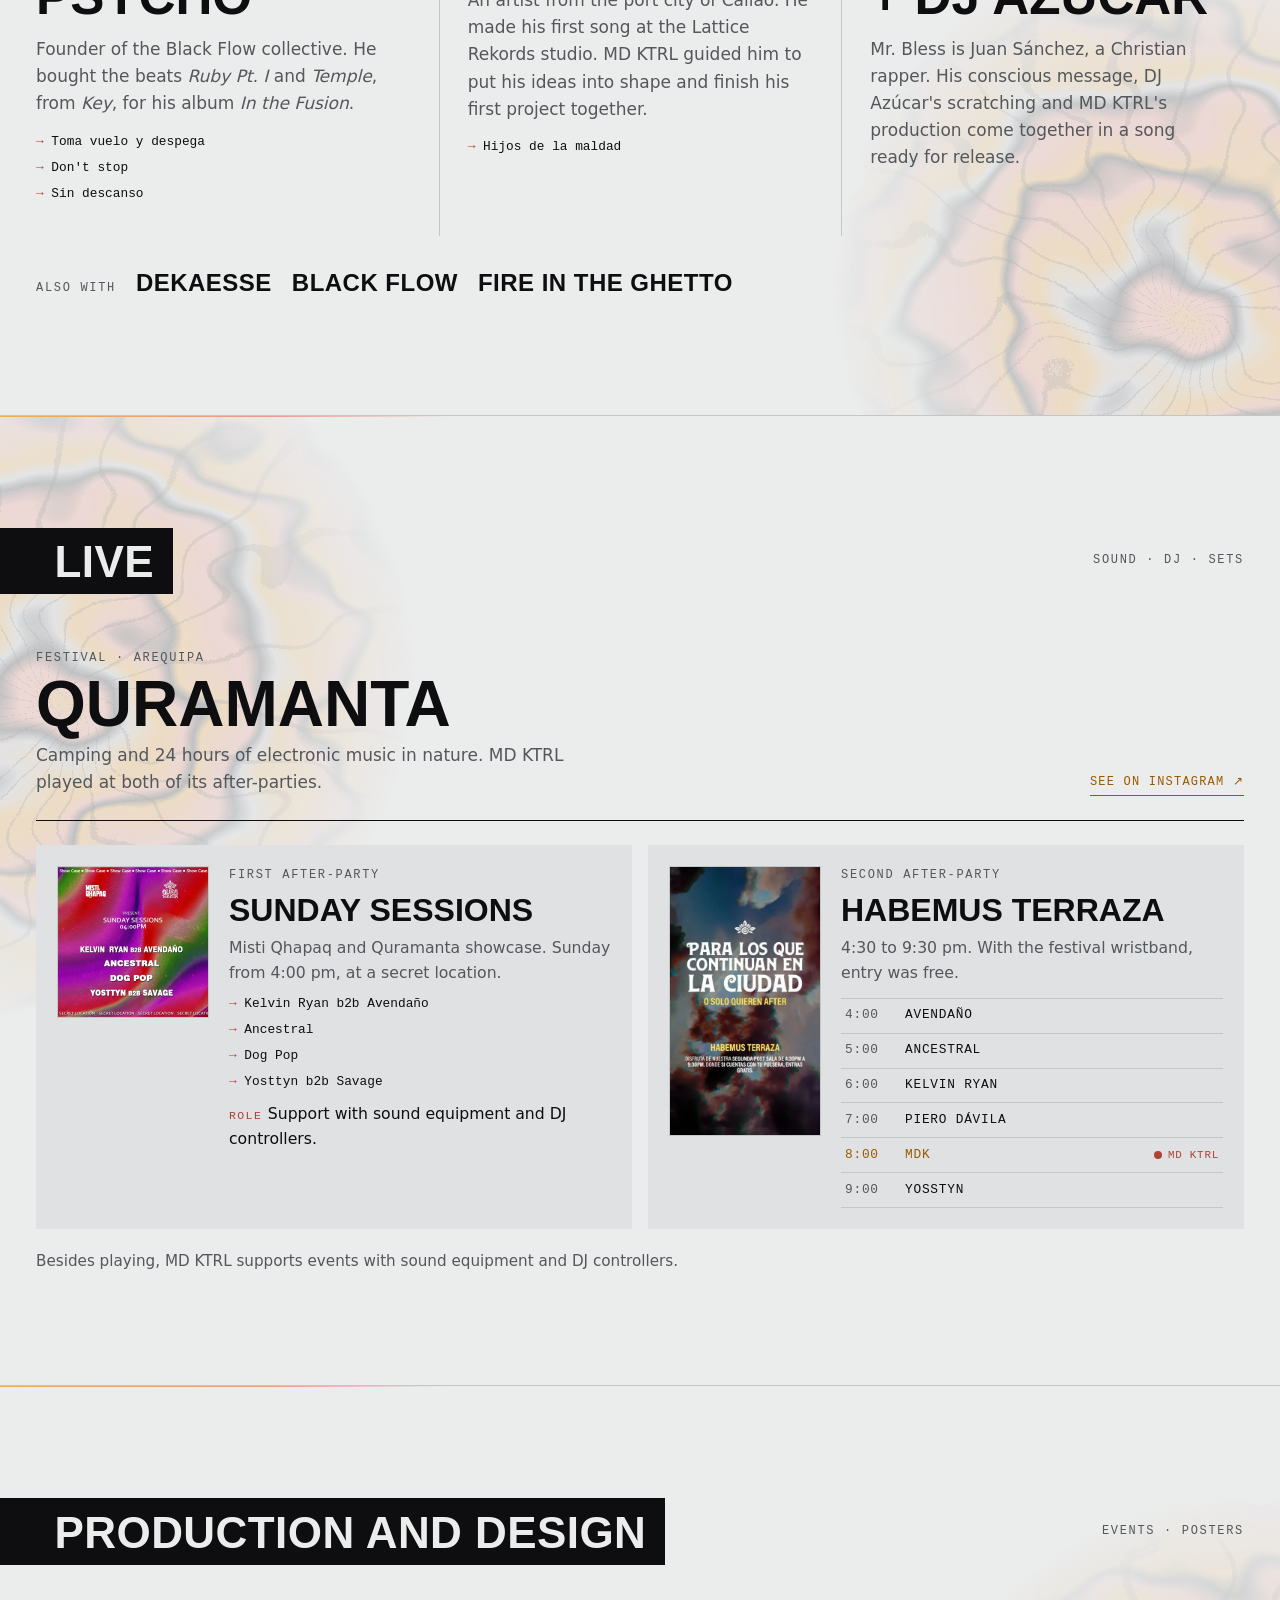
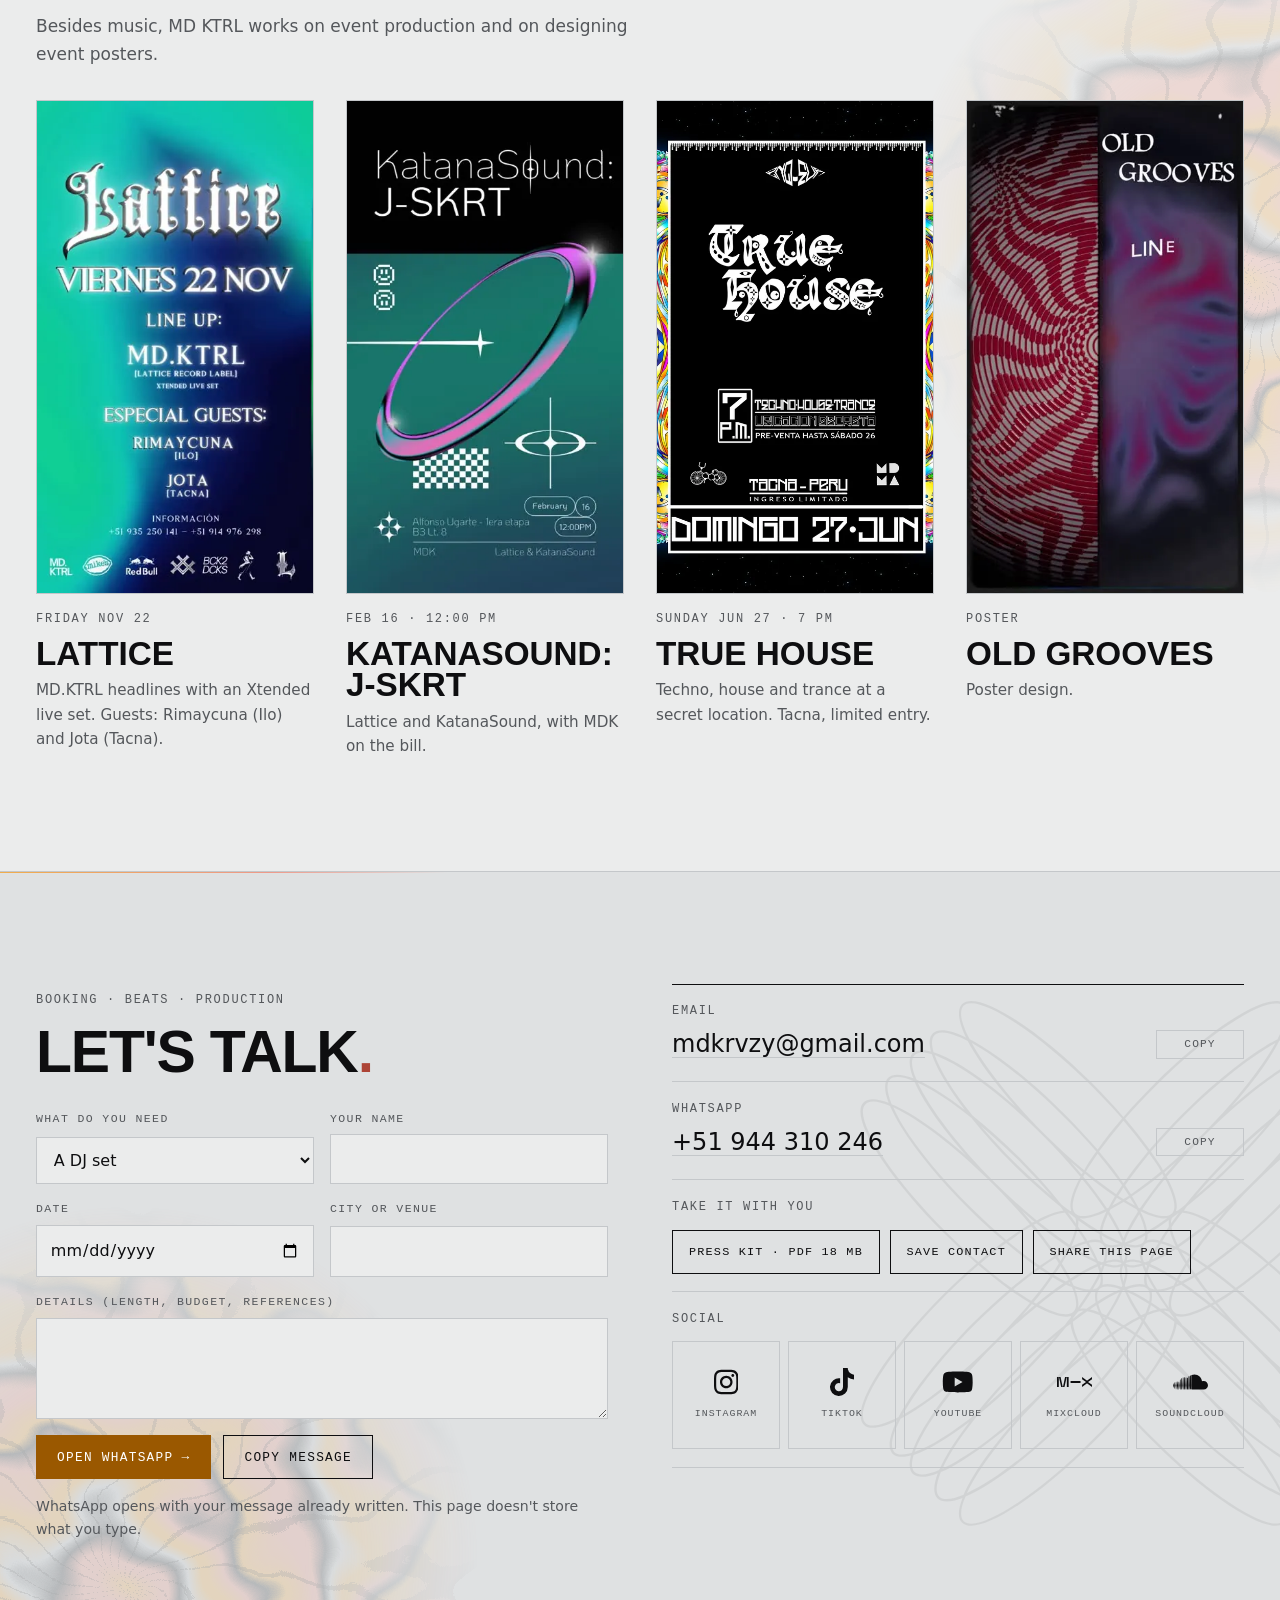
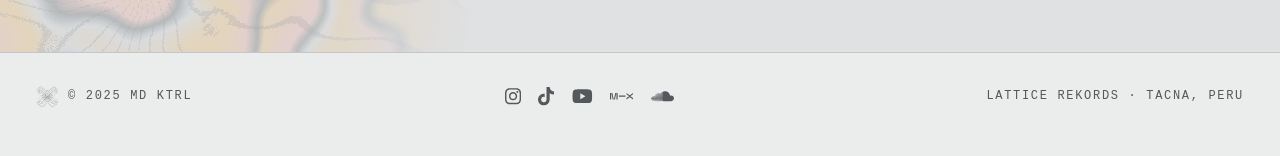
==== commit 91b1aa73: "feat(seguridad): politica de seguridad del navegador y codigo en app.js - Content-Security-Policy en" ====
--- a/index.html
+++ b/index.html
@@ -3,6 +3,9 @@
 <head>
 <meta charset="utf-8">
 <meta name="viewport" content="width=device-width, initial-scale=1, viewport-fit=cover">
+<!-- Seguridad: solo se carga lo de este sitio, Google Fonts y el reproductor de SoundCloud. Si agregas otro servicio externo, añade su dominio aquí. -->
+<meta http-equiv="Content-Security-Policy" content="default-src 'self'; script-src 'self' https://w.soundcloud.com; style-src 'self' 'unsafe-inline' https://fonts.googleapis.com; font-src https://fonts.gstatic.com; img-src 'self'; frame-src https://w.soundcloud.com; connect-src 'self'; object-src 'none'; base-uri 'self'; form-action 'self'">
+<meta name="referrer" content="strict-origin-when-cross-origin">
 <title>MD KTRL · Productor y DJ</title>
 <meta name="description" content="MD KTRL (Marcelo López), productor y DJ de Tacna, Perú. Hip hop, trap y música electrónica: discografía, beats, colaboraciones, eventos y contacto.">
 <meta name="theme-color" content="#0b0b0c">
@@ -1303,610 +1306,7 @@
   </div>
 </div>
 
-<script>
-(function () {
-  var reduce = window.matchMedia('(prefers-reduced-motion: reduce)').matches;
-  var canHover = window.matchMedia('(hover: hover) and (pointer: fine)').matches;
-
-  /* Filtro de la discografía */
-  var chips = document.querySelectorAll('.chip');
-  var items = document.querySelectorAll('#log li');
-  chips.forEach(function (c) {
-    c.addEventListener('click', function () {
-      var f = c.getAttribute('data-f');
-      chips.forEach(function (o) { o.setAttribute('aria-pressed', String(o === c)); });
-      var k = 0;
-      items.forEach(function (li) {
-        var show = f === 'all' || li.getAttribute('data-c') === f;
-        li.hidden = !show;
-        li.classList.remove('pop');
-        if (show && !reduce) {
-          void li.offsetWidth;
-          li.style.animationDelay = (k++ * 60) + 'ms';
-          li.classList.add('pop');
-        }
-      });
-    });
-  });
-
-  /* Copiar contacto */
-  document.querySelectorAll('.copy').forEach(function (b) {
-    b.addEventListener('click', function () {
-      var el = document.getElementById(b.getAttribute('data-src'));
-      var done = function () { b.textContent = MDK.t('Copiado'); setTimeout(function () { b.textContent = MDK.t('Copiar'); }, 1600); };
-      var fallback = function () {
-        var r = document.createRange(); r.selectNodeContents(el);
-        var s = window.getSelection(); s.removeAllRanges(); s.addRange(r);
-        b.textContent = MDK.t('Seleccionado'); setTimeout(function () { b.textContent = MDK.t('Copiar'); }, 1600);
-      };
-      try {
-        navigator.clipboard.writeText(el.textContent.trim()).then(done, fallback);
-      } catch (e) { fallback(); }
-    });
-  });
-
-  /* Portada: foco de luz y foto que siguen al mouse */
-  var hero = document.getElementById('hero');
-  var portrait = document.getElementById('portrait');
-  if (hero && canHover && !reduce) {
-    var pending = null;
-    hero.addEventListener('pointermove', function (e) {
-      pending = e;
-      requestAnimationFrame(function () {
-        if (!pending) return;
-        var r = hero.getBoundingClientRect();
-        hero.style.setProperty('--mx', (pending.clientX - r.left) + 'px');
-        hero.style.setProperty('--my', (pending.clientY - r.top) + 'px');
-        var p = portrait.getBoundingClientRect();
-        var px = ((pending.clientX - p.left) / p.width - 0.5) * 2;
-        var py = ((pending.clientY - p.top) / p.height - 0.5) * 2;
-        portrait.style.setProperty('--px', Math.max(-1, Math.min(1, px)).toFixed(3));
-        portrait.style.setProperty('--py', Math.max(-1, Math.min(1, py)).toFixed(3));
-        pending = null;
-      });
-    });
-    hero.addEventListener('pointerleave', function () {
-      portrait.style.setProperty('--px', 0); portrait.style.setProperty('--py', 0);
-    });
-  }
-
-  /* Idioma: el español es el texto de la página; el inglés se aplica con un diccionario */
-  window.MDK = window.MDK || { t: function (x) { return x; } };
-  var EN = {
-    "MD KTRL, inicio": "MD KTRL, home",
-    "Principal": "Main",
-    "Sobre mí": "About",
-    "Música": "Music",
-    "Colaboraciones": "Collaborations",
-    "En vivo": "Live",
-    "Eventos": "Events",
-    "Contacto": "Contact",
-    "Idioma": "Language",
-    "Productor <b>&amp;</b> DJ": "Producer <b>&amp;</b> DJ",
-    "Tacna, Perú": "Tacna, Peru",
-    "Hip hop, trap y música electrónica. Beats, producción para otros artistas y sets en vivo.": "Hip hop, trap and electronic music. Beats, production for other artists and live sets.",
-    "Escuchar": "Listen",
-    "Contratar": "Book",
-    "Marcelo López, MD KTRL, de perfil con lentes oscuros sobre un fondo de papel aluminio": "Marcelo López, MD KTRL, in profile wearing dark glasses against an aluminum foil background",
-    "Géneros": "Genres",
-    "Electrónica": "Electronic",
-    "Destacado": "Featured",
-    "Del álbum <b>12</b>": "From the album <b>12</b>",
-    "Portada del álbum 12 de MD KTRL": "Cover of MD KTRL's album 12",
-    "Reproducir": "Play",
-    "Pausar": "Pause",
-    "Dale play desde aquí. El mini reproductor te acompaña mientras recorres la página.": "Hit play right here. The mini player stays with you as you scroll through the page.",
-    "Abrir en SoundCloud": "Open on SoundCloud",
-    "Ver la discografía": "See the discography",
-    "Marcelo López, conocido como MD KTRL, forjó su identidad explorando géneros sin quedarse en ninguno.": "Marcelo López, known as MD KTRL, built his identity by exploring genres without settling on any one.",
-    "Lo atrajo la libertad del hip hop, la profundidad atmosférica del trap y la energía hipnótica de la electrónica. En ellos encontró un lenguaje propio y empezó a producir música que refleja estados de ánimo, pensamientos y visiones.": "He was drawn to the freedom of hip hop, the atmospheric depth of trap and the hypnotic energy of electronic music. In them he found a language of his own and began producing music that reflects moods, thoughts and visions.",
-    "Ha producido para Jeydee Psycho, Dekaesse, Oriel X, Mr. Bless y DJ Azúcar, y para los colectivos Black Flow y Fire in the Ghetto. En la electrónica, su álbum <em>12</em> salió el 27 de enero de 2025, después del EP <em>13</em>, de abril de 2024.": "He has produced for Jeydee Psycho, Dekaesse, Oriel X, Mr. Bless and DJ Azúcar, and for the collectives Black Flow and Fire in the Ghetto. In electronic music, his album <em>12</em> came out on January 27, 2025, after the EP <em>13</em> in April 2024.",
-    "Lanzamientos": "Releases",
-    "Discografía": "Discography",
-    "Filtrar por tipo": "Filter by type",
-    "Todo": "All",
-    "Producción": "Production",
-    "11 abr 2025": "Apr 11, 2025",
-    "Portada de In the Fusion, de Jeydee Psycho": "In the Fusion cover, by Jeydee Psycho",
-    "Jeydee Psycho · instrumentales de MD KTRL": "Jeydee Psycho · instrumentals by MD KTRL",
-    "Álbum de nueve temas urbanos, del boom bap al reggaetón, con Aflexx, CVN Centena, Dekaesse, Lucciana Z y eHori. Los beats vienen de <em>Key</em>.": "A nine-track urban album, from boom bap to reggaeton, featuring Aflexx, CVN Centena, Dekaesse, Lucciana Z and eHori. The beats come from <em>Key</em>.",
-    "27 ene 2025": "Jan 27, 2025",
-    "Primer álbum de electrónica": "First electronic album",
-    "Paisajes electrónicos cargados de emociones complejas. Texturas envolventes y ritmos sutiles que generan tensión y calma a la vez, en un viaje introspectivo que se queda en la memoria.": "Electronic landscapes loaded with complex emotions. Enveloping textures and subtle rhythms create tension and calm at once, in an introspective journey that stays in your memory.",
-    "Escuchar en SoundCloud": "Listen on SoundCloud",
-    "Álbum": "Album",
-    "25 nov 2024": "Nov 25, 2024",
-    "Álbum de instrumentales": "Instrumentals album",
-    "Alterna calma, esperanza y alegría con pasajes de tensión y emociones más oscuras. Un rango amplio, pensado para el oyente y para el artista que busca base.": "Alternates calm, hope and joy with passages of tension and darker emotions. A wide range, made for the listener and for the artist looking for a base.",
-    "26 sep 2024": "Sep 26, 2024",
-    "EP de instrumentales": "Instrumentals EP",
-    "La cara más suave del trap. Melodías dulces, atmósferas etéreas y percusiones delicadas que transmiten calma, amor y nostalgia.": "The softer side of trap. Sweet melodies, ethereal atmospheres and delicate percussion that convey calm, love and nostalgia.",
-    "26 jun 2024": "Jun 26, 2024",
-    "EP · cuatro tracks": "EP · four tracks",
-    "Nació sin plan, de la improvisación y de explorar el sampleo en la electrónica. Cuatro tracks de esencia house hechos para el movimiento, el baile y las sonrisas.": "Born without a plan, from improvisation and from exploring sampling in electronic music. Four house-flavored tracks made for movement, dancing and smiles.",
-    "2 jun 2024": "Jun 2, 2024",
-    "Oriel X · producida en Lattice Rekords": "Oriel X · produced at Lattice Rekords",
-    "Primera canción de Oriel X, del Callao. MD KTRL lo acompañó desde la composición hasta la masterización. Salió en todas las plataformas.": "Oriel X's first song, from Callao. MD KTRL guided him from writing through mastering. It was released on all streaming platforms.",
-    "Ver el videoclip en YouTube": "Watch the music video on YouTube",
-    "12 abr 2024": "Apr 12, 2024",
-    "EP de electrónica": "Electronic EP",
-    "Electrónica oscura y atmosférica. Paisajes sonoros densos, con texturas y ritmos envolventes. Precisión técnica y emoción cruda, con tensión y misterio de principio a fin.": "Dark, atmospheric electronic music. Dense soundscapes with enveloping textures and rhythms. Technical precision and raw emotion, with tension and mystery from start to finish.",
-    "8 abr 2024": "Apr 8, 2024",
-    "Primera recopilación de instrumentales": "First instrumentals collection",
-    "Álbum boom bap basado en el sampleo, de atmósfera mística y oscura con destellos de luz y delicadeza. Cada beat está pensado para conectar con artistas del género.": "A sample-based boom bap album with a mystical, dark atmosphere and flashes of light and delicacy. Every beat is made to connect with artists in the genre.",
-    "Afiche de Bness Beatmaker: instrumentales en 3x2, con código QR al catálogo": "Bness Beatmaker poster: instrumentals 3 for 2, with a QR code to the catalog",
-    "Instrumentales en 3x2": "Instrumentals, 3 for 2",
-    "Bness es el perfil anónimo de beatmaker de MD KTRL. Ahí están sus 48 beats, en promoción de tres por el precio de dos.": "Bness is MD KTRL's anonymous beatmaker profile. His 48 beats are there, on a three-for-the-price-of-two promotion.",
-    "Puedes pagarlos con:": "You can pay for them with:",
-    "Efectivo": "Cash",
-    "Donaciones": "Donations",
-    "Juguetes para niños": "Toys for children",
-    "Comida para animales de albergues": "Food for shelter animals",
-    "Ver el catálogo de beats": "See the beat catalog",
-    "Licencias de beats": "Beat licenses",
-    "Elige cómo quieres usar un beat. Cotiza por WhatsApp y recibe el precio y las condiciones por escrito.": "Choose how you want to use a beat. Get a quote on WhatsApp and receive the price and terms in writing.",
-    "Uso compartido": "Shared use",
-    "No exclusiva": "Non-exclusive",
-    "Usas el beat en tu canción. El mismo beat puede seguir en el catálogo para otros artistas.": "You use the beat in your song. The same beat can stay in the catalog for other artists.",
-    "Cotizar": "Get a quote",
-    "Solo tuyo": "Yours alone",
-    "Exclusiva": "Exclusive",
-    "El beat sale del catálogo y queda solo para ti.": "The beat leaves the catalog and is yours alone.",
-    "Para mezclar": "For mixing",
-    "Stems y mezcla": "Stems and mixing",
-    "Las pistas separadas del beat, para que tu ingeniero o tú lo mezclen con tu voz.": "The beat's separate tracks, so your engineer or you can mix it with your vocals.",
-    "Contraportada de In the Fusion con la lista de temas": "Back cover of In the Fusion with the track list",
-    "Álbum · 2025": "Album · 2025",
-    "Fundador del colectivo Black Flow. Compró los beats <em>Ruby Pt. I</em> y <em>Temple</em>, de <em>Key</em>, para su álbum <em>In the Fusion</em>.": "Founder of the Black Flow collective. He bought the beats <em>Ruby Pt. I</em> and <em>Temple</em>, from <em>Key</em>, for his album <em>In the Fusion</em>.",
-    "Canción · 2024": "Song · 2024",
-    "Artista del puerto del Callao. Hizo su primera canción en el estudio Lattice Rekords. MD KTRL lo guio hasta plasmar sus ideas y cerrar juntos su primer proyecto.": "An artist from the port city of Callao. He made his first song at the Lattice Rekords studio. MD KTRL guided him to put his ideas into shape and finish his first project together.",
-    "Portada del próximo single de Mr. Bless": "Cover of Mr. Bless's upcoming single",
-    "Por estrenar": "Coming soon",
-    "Mr. Bless es Juan Sánchez, rapero cristiano. Su mensaje consciente, el scratch de DJ Azúcar y la producción de MD KTRL se juntan en una canción lista para salir.": "Mr. Bless is Juan Sánchez, a Christian rapper. His conscious message, DJ Azúcar's scratching and MD KTRL's production come together in a song ready for release.",
-    "También con": "Also with",
-    "Sonido · DJ · Sets": "Sound · DJ · Sets",
-    "Campamentos y 24 horas de música electrónica en la naturaleza. MD KTRL estuvo en sus dos eventos post-sala.": "Camping and 24 hours of electronic music in nature. MD KTRL played at both of its after-parties.",
-    "Ver en Instagram": "See on Instagram",
-    "Afiche de Sunday Sessions, showcase de Misti Qhapaq y Quramanta": "Sunday Sessions poster, a Misti Qhapaq and Quramanta showcase",
-    "Primer post-sala": "First after-party",
-    "Showcase de Misti Qhapaq y Quramanta. Domingo desde las 4:00 pm, en ubicación secreta.": "Misti Qhapaq and Quramanta showcase. Sunday from 4:00 pm, at a secret location.",
-    "<b>Rol</b>Soporte con equipos de sonido y controladores de DJ.": "<b>Role</b>Support with sound equipment and DJ controllers.",
-    "Afiche de la segunda post-sala: Habemus terraza": "Poster for the second after-party: Habemus terraza",
-    "Segundo post-sala": "Second after-party",
-    "De 4:30 a 9:30 pm. Con la pulsera del festival, la entrada era libre.": "4:30 to 9:30 pm. With the festival wristband, entry was free.",
-    "Además de tocar, MD KTRL apoya eventos con equipos de sonido y controladores de DJ.": "Besides playing, MD KTRL supports events with sound equipment and DJ controllers.",
-    "Producción y diseño": "Production and design",
-    "Eventos · afiches": "Events · posters",
-    "Además de la música, MD KTRL trabaja en la producción de eventos y en el diseño de sus afiches.": "Besides music, MD KTRL works on event production and on designing event posters.",
-    "Afiche de Lattice, viernes 22 de noviembre, con MD.KTRL en el line-up": "Lattice poster, Friday November 22, with MD.KTRL on the lineup",
-    "Viernes 22 nov": "Friday Nov 22",
-    "MD.KTRL encabeza con un Xtended live set. Invitados: Rimaycuna (Ilo) y Jota (Tacna).": "MD.KTRL headlines with an Xtended live set. Guests: Rimaycuna (Ilo) and Jota (Tacna).",
-    "Afiche de KatanaSound: J-SKRT, 16 de febrero": "KatanaSound poster: J-SKRT, February 16",
-    "16 feb · 12:00 pm": "Feb 16 · 12:00 pm",
-    "Lattice y KatanaSound, con MDK en el cartel.": "Lattice and KatanaSound, with MDK on the bill.",
-    "Afiche de True House, domingo 27 de junio, Tacna": "True House poster, Sunday June 27, Tacna",
-    "Domingo 27 jun · 7 pm": "Sunday Jun 27 · 7 pm",
-    "Techno, house y trance en ubicación secreta. Tacna, ingreso limitado.": "Techno, house and trance at a secret location. Tacna, limited entry.",
-    "Afiche de Old Grooves": "Old Grooves poster",
-    "Afiche": "Poster",
-    "Diseño del afiche.": "Poster design.",
-    "Contratación · beats · producción": "Booking · beats · production",
-    "Hablemos": "Let's talk",
-    "Qué necesitas": "What do you need",
-    "Un set de DJ": "A DJ set",
-    "Producción musical": "Music production",
-    "Comprar un beat": "Buy a beat",
-    "Otra cosa": "Something else",
-    "Licencia": "License",
-    "Aún no sé": "Not sure yet",
-    "Tu nombre": "Your name",
-    "Fecha": "Date",
-    "Ciudad o lugar": "City or venue",
-    "Detalles (duración, presupuesto, referencias)": "Details (length, budget, references)",
-    "Abrir WhatsApp": "Open WhatsApp",
-    "Copiar mensaje": "Copy message",
-    "Se abre WhatsApp con el mensaje ya escrito. Esta página no guarda lo que escribes.": "WhatsApp opens with your message already written. This page doesn't store what you type.",
-    "Correo": "Email",
-    "Copiar": "Copy",
-    "Llévalo contigo": "Take it with you",
-    "Guardar contacto": "Save contact",
-    "Compartir esta página": "Share this page",
-    "Redes": "Social",
-    "Lattice Rekords · Tacna, Perú": "Lattice Rekords · Tacna, Peru",
-    "Reproductor": "Player",
-    "Posición del track": "Track position",
-    "Cerrar reproductor": "Close player",
-    "Hola MD KTRL, te escribo desde tu página web.": "Hi MD KTRL, I'm writing from your website.",
-    "Busco:": "Looking for:",
-    "Licencia:": "License:",
-    "Nombre:": "Name:",
-    "Fecha:": "Date:",
-    "Ciudad o lugar:": "City or venue:",
-    "Detalles:": "Details:",
-    "Se abrió WhatsApp con tu mensaje. Revísalo y envíalo desde ahí.": "WhatsApp opened with your message. Check it and send it from there.",
-    "Mensaje copiado.": "Message copied.",
-    "No se pudo copiar. El mensaje quedó en el campo de detalles.": "Couldn't copy. The message was placed in the details field.",
-    "Enlace copiado": "Link copied",
-    "No se pudo copiar": "Couldn't copy",
-    "Copiado": "Copied",
-    "Seleccionado": "Selected",
-    "Cargando…": "Loading…",
-    "No se pudo cargar. Ábrelo en SoundCloud.": "Couldn't load. Open it on SoundCloud.",
-    "Toca play para empezar": "Tap play to start"
-  };
-  var lang = 'es';
-  var i18nTargets = null;
-  var normTxt = function (t) { return t.replace(/\s+/g, ' ').trim(); };
-  var collectTargets = function () {
-    var out = [], claimed = [];
-    var inClaimed = function (el) { return claimed.some(function (c) { return c.contains(el); }); };
-    document.querySelectorAll('body *').forEach(function (el) {
-      if (el.closest('svg, script, style, textarea, [data-no-i18n]') || inClaimed(el)) return;
-      ['alt', 'aria-label', 'title'].forEach(function (a) {
-        if (el.hasAttribute(a)) out.push({ kind: 'attr', el: el, attr: a, orig: el.getAttribute(a), key: normTxt(el.getAttribute(a)) });
-      });
-      var kids = Array.prototype.slice.call(el.children);
-      var emph = kids.some(function (k) { return /^(EM|B|STRONG)$/.test(k.tagName); });
-      var other = kids.some(function (k) { return !/^(EM|B|STRONG|BR)$/.test(k.tagName); });
-      if (emph && !other) {
-        claimed.push(el);
-        out.push({ kind: 'html', el: el, orig: el.innerHTML, key: normTxt(el.innerHTML) });
-        return;
-      }
-      Array.prototype.forEach.call(el.childNodes, function (n) {
-        if (n.nodeType === 3 && normTxt(n.nodeValue)) out.push({ kind: 'text', node: n, orig: n.nodeValue, key: normTxt(n.nodeValue) });
-      });
-    });
-    return out;
-  };
-  var applyLang = function (l) {
-    lang = l;
-    if (!i18nTargets) i18nTargets = collectTargets();
-    i18nTargets.forEach(function (t) {
-      var en = l === 'en' ? EN[t.key] : null;
-      if (t.kind === 'attr') t.el.setAttribute(t.attr, en || t.orig);
-      else if (t.kind === 'html') t.el.innerHTML = en || t.orig;
-      else {
-        var lead = t.orig.match(/^\s*/)[0], trail = t.orig.match(/\s*$/)[0];
-        t.node.nodeValue = en ? lead + en + trail : t.orig;
-      }
-    });
-    document.documentElement.lang = l;
-    document.title = l === 'en' ? 'MD KTRL · Producer & DJ' : 'MD KTRL · Productor y DJ';
-    document.querySelectorAll('.lang button').forEach(function (b) { b.setAttribute('aria-pressed', String(b.getAttribute('data-lang') === l)); });
-    if (window.MDK.onLang) window.MDK.onLang();
-    try { localStorage.setItem('mdk-lang', l); } catch (e) {}
-  };
-  window.MDK.t = function (x) { return lang === 'en' && EN[x] ? EN[x] : x; };
-  window.MDK.keys = function () {
-    var seen = {};
-    collectTargets().forEach(function (t) { seen[t.key] = 1; });
-    return Object.keys(seen);
-  };
-  window.MDK.missing = function () { return window.MDK.keys().filter(function (k) { return !EN[k]; }); };
-  document.querySelectorAll('.lang button').forEach(function (b) {
-    b.addEventListener('click', function () { applyLang(b.getAttribute('data-lang')); });
-  });
-  (function () {
-    var want = null;
-    try { want = new URLSearchParams(location.search).get('lang') || localStorage.getItem('mdk-lang'); } catch (e) {}
-    if (!want) want = /^es/i.test(navigator.language || 'es') ? 'es' : 'en';
-    if (want === 'en') applyLang('en');
-  })();
-
-  /* Reproductor: widget de SoundCloud con controles propios; se carga recién al primer play */
-  window.MDK = window.MDK || { t: function (x) { return x; } };
-  var dock = document.getElementById('dock');
-  if (dock) {
-    var byId = function (id) { return document.getElementById(id); };
-    var dTitle = byId('dock-title'), dArtist = byId('dock-artist'), dToggle = byId('dock-toggle'), dRange = byId('dock-range');
-    var dCur = byId('dock-cur'), dDur = byId('dock-dur'), dOpen = byId('dock-open'), dClose = byId('dock-close');
-    var scFrame = null, widget = null, current = null, playing = false, duration = 0, seeking = false, failTimer = null, nudge = null;
-    var fmtTime = function (ms) { var t = Math.max(0, Math.floor(ms / 1000)); return Math.floor(t / 60) + ':' + ('0' + (t % 60)).slice(-2); };
-    var setPct = function (rel) { dRange.style.setProperty('--p', (rel * 100).toFixed(1) + '%'); };
-
-    var sync = function () {
-      document.querySelectorAll('.play[data-sc]').forEach(function (b) {
-        var on = !!current && playing && b.getAttribute('data-sc') === current.url;
-        b.setAttribute('data-playing', String(on));
-        b.setAttribute('aria-label', MDK.t(on ? 'Pausar' : 'Reproducir') + ' ' + (b.getAttribute('data-title') || ''));
-      });
-      dToggle.setAttribute('data-playing', String(playing));
-      dToggle.setAttribute('aria-label', MDK.t(playing ? 'Pausar' : 'Reproducir') + (current ? ' ' + current.title : ''));
-      document.body.classList.toggle('is-playing', playing);
-      if ('mediaSession' in navigator) navigator.mediaSession.playbackState = playing ? 'playing' : 'paused';
-    };
-    window.MDK.onLang = sync;
-    var fail = function () {
-      playing = false; sync();
-      dArtist.textContent = MDK.t('No se pudo cargar. Ábrelo en SoundCloud.');
-    };
-    var setMeta = function () {
-      if (!('mediaSession' in navigator) || !current || !window.MediaMetadata) return;
-      navigator.mediaSession.metadata = new MediaMetadata({
-        title: dTitle.textContent, artist: current.artist,
-        artwork: current.cover ? [{ src: new URL(current.cover, location.href).href }] : []
-      });
-      navigator.mediaSession.setActionHandler('play', function () { if (widget) widget.play(); });
-      navigator.mediaSession.setActionHandler('pause', function () { if (widget) widget.pause(); });
-    };
-    var bindWidget = function () {
-      var E = SC.Widget.Events;
-      widget.bind(E.READY, function () {
-        widget.play();
-        clearTimeout(nudge);
-        nudge = setTimeout(function () { if (!playing && current) dArtist.textContent = MDK.t('Toca play para empezar'); }, 2500);
-      });
-      widget.bind(E.PLAY, function () {
-        playing = true; clearTimeout(failTimer); clearTimeout(nudge); sync();
-        if (current) dArtist.textContent = current.artist;
-        widget.getDuration(function (d) { duration = d; dDur.textContent = fmtTime(d); });
-        widget.getCurrentSound(function (snd) { if (snd && snd.title) { dTitle.textContent = snd.title; setMeta(); } });
-      });
-      widget.bind(E.PAUSE, function () { playing = false; sync(); });
-      widget.bind(E.FINISH, function () { playing = false; sync(); });
-      widget.bind(E.PLAY_PROGRESS, function (e) {
-        if (seeking) return;
-        dRange.value = Math.round(e.relativePosition * 1000); setPct(e.relativePosition);
-        dCur.textContent = fmtTime(e.currentPosition);
-      });
-      widget.bind(E.ERROR, fail);
-    };
-    var start = function (b) {
-      current = {
-        url: b.getAttribute('data-sc'), title: b.getAttribute('data-title') || '',
-        artist: b.getAttribute('data-artist') || '', cover: b.getAttribute('data-cover') || ''
-      };
-      dock.hidden = false; document.body.classList.add('has-dock');
-      dTitle.textContent = current.title; dArtist.textContent = MDK.t('Cargando…');
-      dOpen.href = current.url; dRange.value = 0; setPct(0); dCur.textContent = '0:00'; dDur.textContent = '0:00';
-      clearTimeout(failTimer);
-      failTimer = setTimeout(function () { if (!playing) fail(); }, 9000);
-      var go = function () {
-        if (!scFrame) {
-          scFrame = document.createElement('iframe');
-          scFrame.className = 'sc-frame'; scFrame.title = 'SoundCloud'; scFrame.tabIndex = -1;
-          scFrame.setAttribute('allow', 'autoplay'); scFrame.setAttribute('aria-hidden', 'true');
-          scFrame.src = 'https://w.soundcloud.com/player/?url=' + encodeURIComponent(current.url) +
-            '&auto_play=true&visual=false&show_comments=false&hide_related=true&show_teaser=false';
-          document.body.appendChild(scFrame);
-          widget = SC.Widget(scFrame); bindWidget();
-        } else {
-          widget.load(current.url, {
-            auto_play: true, visual: false, show_comments: false, hide_related: true,
-            callback: function () { widget.play(); }
-          });
-        }
-      };
-      if (window.SC && SC.Widget) go();
-      else {
-        var api = document.createElement('script');
-        api.src = 'https://w.soundcloud.com/player/api.js'; api.onload = go; api.onerror = fail;
-        document.head.appendChild(api);
-      }
-      sync();
-    };
-    document.addEventListener('click', function (e) {
-      var b = e.target.closest('.play[data-sc]');
-      if (!b) return;
-      if (current && widget && b.getAttribute('data-sc') === current.url) { if (playing) widget.pause(); else widget.play(); }
-      else start(b);
-    });
-    dToggle.addEventListener('click', function () {
-      if (!widget || !current) return;
-      if (playing) widget.pause(); else widget.play();
-    });
-    dRange.addEventListener('input', function () {
-      seeking = true; setPct(dRange.value / 1000); dCur.textContent = fmtTime(dRange.value / 1000 * duration);
-    });
-    dRange.addEventListener('change', function () {
-      seeking = false;
-      if (widget && duration) widget.seekTo(dRange.value / 1000 * duration);
-    });
-    dClose.addEventListener('click', function () {
-      if (widget && playing) widget.pause();
-      dock.hidden = true; document.body.classList.remove('has-dock');
-      clearTimeout(failTimer); clearTimeout(nudge);
-      current = null; playing = false; sync();
-    });
-    sync();
-  }
-
-  /* Contratar: arma el mensaje y abre WhatsApp */
-  var hire = document.getElementById('hire');
-  if (hire) {
-    var fld = function (id) { return document.getElementById(id); };
-    var optText = function (sel) { return sel.options[sel.selectedIndex].text; };
-    var buildMsg = function () {
-      var t = MDK.t, type = fld('h-type'), lic = fld('h-lic');
-      var lines = [t('Hola MD KTRL, te escribo desde tu página web.'), t('Busco:') + ' ' + optText(type)];
-      if (type.value === 'beat' && lic.value) lines.push(t('Licencia:') + ' ' + optText(lic));
-      var date = fld('h-date').value ? fld('h-date').value.split('-').reverse().join('/') : '';
-      [['Nombre:', fld('h-name').value], ['Fecha:', date], ['Ciudad o lugar:', fld('h-city').value], ['Detalles:', fld('h-msg').value]]
-        .forEach(function (p) { var v = p[1].trim(); if (v) lines.push(t(p[0]) + ' ' + v); });
-      return lines.join('\n');
-    };
-    var syncLic = function () { fld('h-lic-wrap').hidden = fld('h-type').value !== 'beat'; };
-    var say = function (txt) { fld('h-status').textContent = MDK.t(txt); };
-    fld('h-type').addEventListener('change', syncLic);
-    hire.addEventListener('submit', function (e) {
-      e.preventDefault();
-      var url = 'https://wa.me/51944310246?text=' + encodeURIComponent(buildMsg());
-      if (!window.open(url, '_blank', 'noopener')) window.location.href = url;
-      say('Se abrió WhatsApp con tu mensaje. Revísalo y envíalo desde ahí.');
-    });
-    fld('h-copy').addEventListener('click', function () {
-      var msg = buildMsg();
-      var ok = function () { say('Mensaje copiado.'); };
-      var no = function () { fld('h-msg').value = msg; say('No se pudo copiar. El mensaje quedó en el campo de detalles.'); };
-      try { navigator.clipboard.writeText(msg).then(ok, no); } catch (err) { no(); }
-    });
-    document.querySelectorAll('[data-quote]').forEach(function (b) {
-      b.addEventListener('click', function () {
-        fld('h-type').value = 'beat'; syncLic(); fld('h-lic').value = b.getAttribute('data-quote');
-        fld('hire').scrollIntoView({ behavior: reduce ? 'auto' : 'smooth', block: 'center' });
-        setTimeout(function () { fld('h-name').focus({ preventScroll: true }); }, reduce ? 0 : 500);
-      });
-    });
-  }
-
-  /* Compartir la página: menú del sistema si existe; si no, copia el enlace */
-  var shareBtn = document.getElementById('share');
-  if (shareBtn) {
-    var shareT = document.getElementById('share-t');
-    var flash = function (txt) {
-      shareT.textContent = MDK.t(txt);
-      setTimeout(function () { shareT.textContent = MDK.t('Compartir esta página'); }, 1800);
-    };
-    shareBtn.addEventListener('click', function () {
-      var url = location.href.split('#')[0];
-      if (navigator.share) { navigator.share({ title: document.title, url: url }).catch(function () {}); return; }
-      try { navigator.clipboard.writeText(url).then(function () { flash('Enlace copiado'); }, function () { flash('No se pudo copiar'); }); }
-      catch (err) { flash('No se pudo copiar'); }
-    });
-  }
-
-  /* Afiches con inclinación 3D y reflejo */
-  if (canHover && !reduce) {
-    document.querySelectorAll('[data-tilt]').forEach(function (card) {
-      var frame = card.querySelector('.frame');
-      if (!frame) return;
-      card.addEventListener('pointermove', function (e) {
-        var r = frame.getBoundingClientRect();
-        var x = Math.max(0, Math.min(1, (e.clientX - r.left) / r.width));
-        var y = Math.max(0, Math.min(1, (e.clientY - r.top) / r.height));
-        card.classList.add('tilting');
-        frame.style.setProperty('--tx', ((x - 0.5) * 12).toFixed(2) + 'deg');
-        frame.style.setProperty('--ty', ((0.5 - y) * 12).toFixed(2) + 'deg');
-        frame.style.setProperty('--gx', (x * 100).toFixed(1) + '%');
-        frame.style.setProperty('--gy', (y * 100).toFixed(1) + '%');
-      });
-      card.addEventListener('pointerleave', function () {
-        card.classList.remove('tilting');
-        frame.style.setProperty('--tx', '0deg'); frame.style.setProperty('--ty', '0deg');
-      });
-    });
-  }
-
-  /* Cifras que cuentan al entrar en pantalla (el número final ya está escrito) */
-  var stats = document.getElementById('stats');
-  if (stats && !reduce && 'IntersectionObserver' in window) {
-    var fmt = function (n) { return String(n).replace(/\B(?=(\d{3})+(?!\d))/g, ' '); };
-    var counted = false;
-    new IntersectionObserver(function (entries, obs) {
-      if (counted || !entries[0].isIntersecting) return;
-      counted = true; obs.disconnect();
-      stats.querySelectorAll('dd[data-to]').forEach(function (dd) {
-        var to = +dd.getAttribute('data-to'), pre = dd.getAttribute('data-prefix') || '', t0 = null;
-        var step = function (ts) {
-          if (!t0) t0 = ts;
-          var k = Math.min(1, (ts - t0) / 1300);
-          k = 1 - Math.pow(1 - k, 3);
-          dd.textContent = pre + fmt(Math.round(to * k));
-          if (k < 1) requestAnimationFrame(step);
-        };
-        requestAnimationFrame(step);
-      });
-    }, { threshold: 0.4 }).observe(stats);
-  }
-
-  /* Menú: marca la sección visible */
-  var links = {};
-  document.querySelectorAll('#nav a:not(.cta)').forEach(function (a) { links[a.getAttribute('href').slice(1)] = a; });
-  if ('IntersectionObserver' in window) {
-    var spy = new IntersectionObserver(function (entries) {
-      entries.forEach(function (en) {
-        var a = links[en.target.id];
-        if (!a) return;
-        if (en.isIntersecting) {
-          Object.keys(links).forEach(function (k) { links[k].removeAttribute('aria-current'); });
-          a.setAttribute('aria-current', 'true');
-        }
-      });
-    }, { rootMargin: '-45% 0px -50% 0px' });
-    Object.keys(links).forEach(function (id) { var s = document.getElementById(id); if (s) spy.observe(s); });
-  }
-
-  /* Forma de onda: lo reproducido va de ámbar a salmón; con el mouse encima, el cabezal te sigue */
-  var cv = document.getElementById('wave');
-  if (!cv || !cv.getContext) return;
-  var ctx = cv.getContext('2d');
-  var W = 0, H = 0, dpr = 1, colors = null, frame = 0, visible = true, t0 = 0, hoverX = -1, head = 0;
-
-  function hex(c) {
-    c = c.replace('#', '');
-    if (c.length === 3) c = c[0] + c[0] + c[1] + c[1] + c[2] + c[2];
-    var n = parseInt(c, 16);
-    return [(n >> 16) & 255, (n >> 8) & 255, n & 255];
-  }
-  function mix(a, b, k) {
-    return 'rgb(' + Math.round(a[0] + (b[0] - a[0]) * k) + ',' + Math.round(a[1] + (b[1] - a[1]) * k) + ',' + Math.round(a[2] + (b[2] - a[2]) * k) + ')';
-  }
-  function readColors() {
-    var cs = getComputedStyle(document.documentElement);
-    colors = {
-      wave: cs.getPropertyValue('--wave').trim(),
-      fg: cs.getPropertyValue('--fg').trim(),
-      a: hex(cs.getPropertyValue('--accent').trim()),
-      b: hex(cs.getPropertyValue('--coral').trim())
-    };
-  }
-  function size() {
-    dpr = Math.min(window.devicePixelRatio || 1, 2);
-    W = cv.clientWidth; H = cv.clientHeight;
-    cv.width = Math.round(W * dpr); cv.height = Math.round(H * dpr);
-    ctx.setTransform(dpr, 0, 0, dpr, 0, 0);
-  }
-  function amp(i, n, t) {
-    var x = i / n;
-    var env = 0.35 + 0.65 * Math.abs(Math.sin(x * 9.3 + 0.6) * Math.cos(x * 3.1));
-    var wob = Math.sin(i * 0.9 + t * 1.4) * 0.18 + Math.sin(i * 0.37 - t * 0.8) * 0.22;
-    var hit = Math.pow(Math.abs(Math.sin(x * 38 + 1.2)), 6) * 0.45;
-    return Math.max(0.06, Math.min(1, env * (0.55 + wob) + hit));
-  }
-  function draw(t) {
-    if (frame % 30 === 0 || !colors) readColors();
-    frame++;
-    ctx.clearRect(0, 0, W, H);
-    var step = W < 520 ? 5 : 7, n = Math.floor(W / step);
-    var auto = reduce ? 0.68 : ((t * 0.05) % 1);
-    if (hoverX >= 0) head = reduce ? hoverX : head + (hoverX - head) * 0.25;
-    else head = auto;
-    for (var i = 0; i < n; i++) {
-      var x = i / n;
-      var d = Math.abs(x - head);
-      var swell = hoverX >= 0 ? 1 + 0.45 * Math.max(0, 1 - d / 0.06) : 1;
-      var h = Math.min(H, amp(i, n, t) * H * 0.82 * swell);
-      var k = 0.5 + 0.5 * Math.sin(x * 7.5 + 0.4) * Math.cos(x * 2.3);
-      ctx.fillStyle = x < head ? mix(colors.a, colors.b, k) : colors.wave;
-      ctx.fillRect(i * step, (H - h) / 2, Math.max(2, step - 3), h);
-    }
-    if (hoverX >= 0) {
-      ctx.fillStyle = colors.fg;
-      ctx.fillRect(Math.round(head * W), 0, 1, H);
-    }
-  }
-  function loop(ts) {
-    if (!t0) t0 = ts;
-    if (visible) draw((ts - t0) / 1000);
-    requestAnimationFrame(loop);
-  }
-  size(); readColors(); draw(0);
-  window.addEventListener('resize', function () { size(); draw((performance.now() - t0) / 1000); });
-  cv.addEventListener('pointermove', function (e) {
-    var r = cv.getBoundingClientRect();
-    hoverX = Math.max(0, Math.min(1, (e.clientX - r.left) / r.width));
-    if (reduce) draw(0);
-  });
-  cv.addEventListener('pointerleave', function () { hoverX = -1; if (reduce) draw(0); });
-  try {
-    new MutationObserver(function () { colors = null; if (reduce) draw(0); }).observe(document.documentElement, { attributes: true, attributeFilter: ['data-theme'] });
-    window.matchMedia('(prefers-color-scheme: dark)').addEventListener('change', function () { colors = null; if (reduce) draw(0); });
-    new IntersectionObserver(function (e) { visible = e[0].isIntersecting; }).observe(cv);
-  } catch (e) {}
-  if (!reduce) requestAnimationFrame(loop);
-})();
-</script>
+<script src="app.js"></script>
 
 </body>
 </html>
